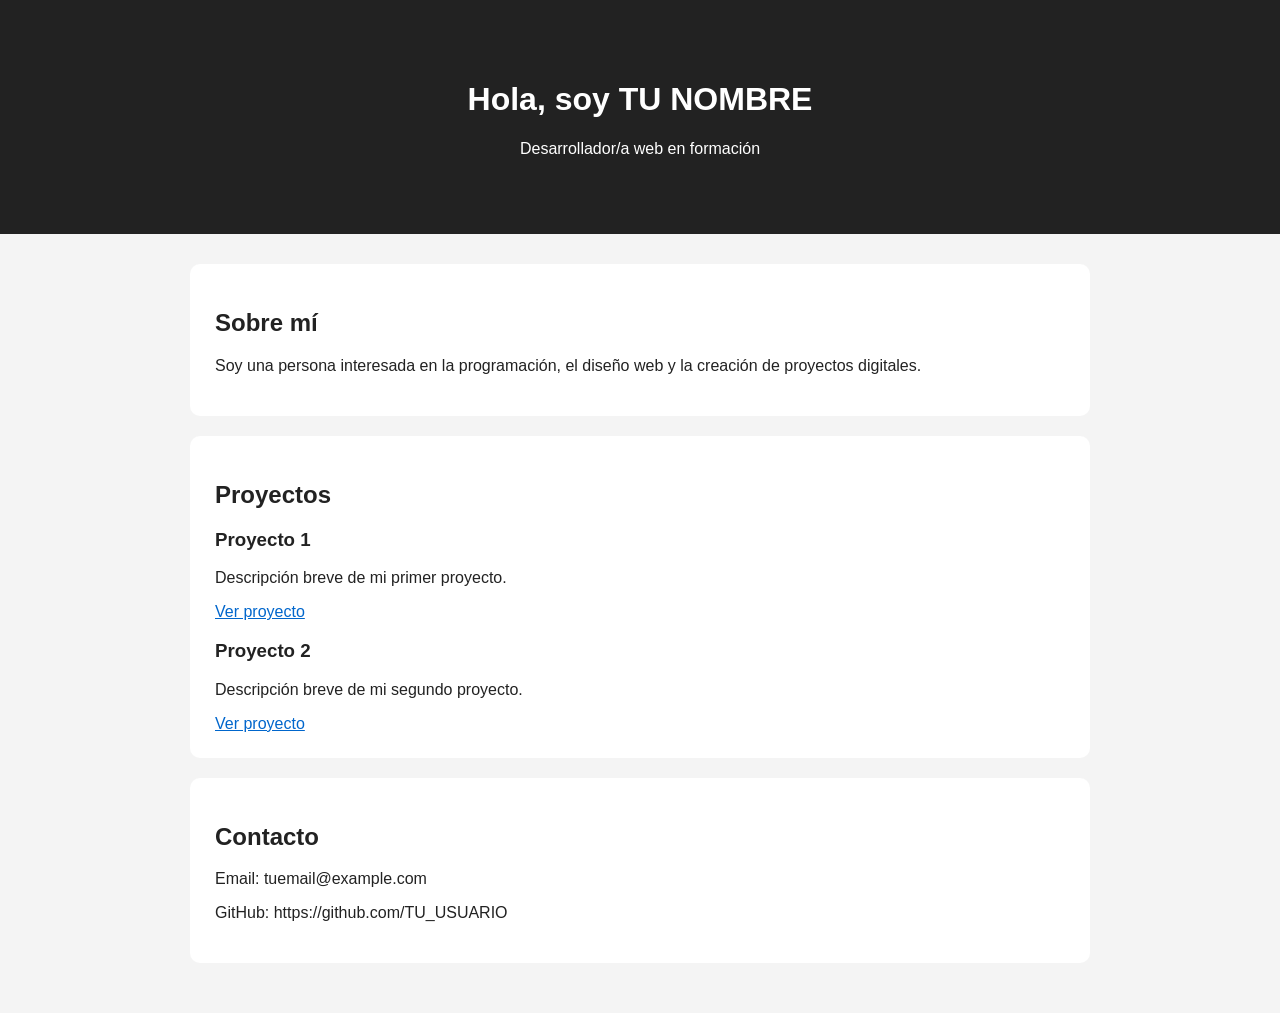
==== index.html @ 2b224d96 "inicio portafolio web" ====
<!DOCTYPE html>
<html lang="es">
<head>
  <meta charset="UTF-8" />
  <meta name="viewport" content="width=device-width, initial-scale=1.0" />
  <title>Mi Portafolio</title>
  <link rel="stylesheet" href="styles.css" />
</head>
<body>
  <header>
    <h1>Hola, soy TU NOMBRE</h1>
    <p>Desarrollador/a web en formación</p>
  </header>

  <main>
    <section>
      <h2>Sobre mí</h2>
      <p>
        Soy una persona interesada en la programación, el diseño web
        y la creación de proyectos digitales.
      </p>
    </section>

    <section>
      <h2>Proyectos</h2>

      <article>
        <h3>Proyecto 1</h3>
        <p>Descripción breve de mi primer proyecto.</p>
        <a href="#">Ver proyecto</a>
      </article>

      <article>
        <h3>Proyecto 2</h3>
        <p>Descripción breve de mi segundo proyecto.</p>
        <a href="#">Ver proyecto</a>
      </article>
    </section>

    <section>
      <h2>Contacto</h2>
      <p>Email: tuemail@example.com</p>
      <p>GitHub: https://github.com/TU_USUARIO</p>
    </section>
  </main>

  <script src="script.js"></script>
</body>
</html>
---- styles.css ----
body {
  font-family: Arial, sans-serif;
  margin: 0;
  background: #f4f4f4;
  color: #222;
}

header {
  text-align: center;
  padding: 60px 20px;
  background: #222;
  color: white;
}

main {
  max-width: 900px;
  margin: auto;
  padding: 30px 20px;
}

section {
  background: white;
  margin-bottom: 20px;
  padding: 25px;
  border-radius: 10px;
}

a {
  color: #0066cc;
}
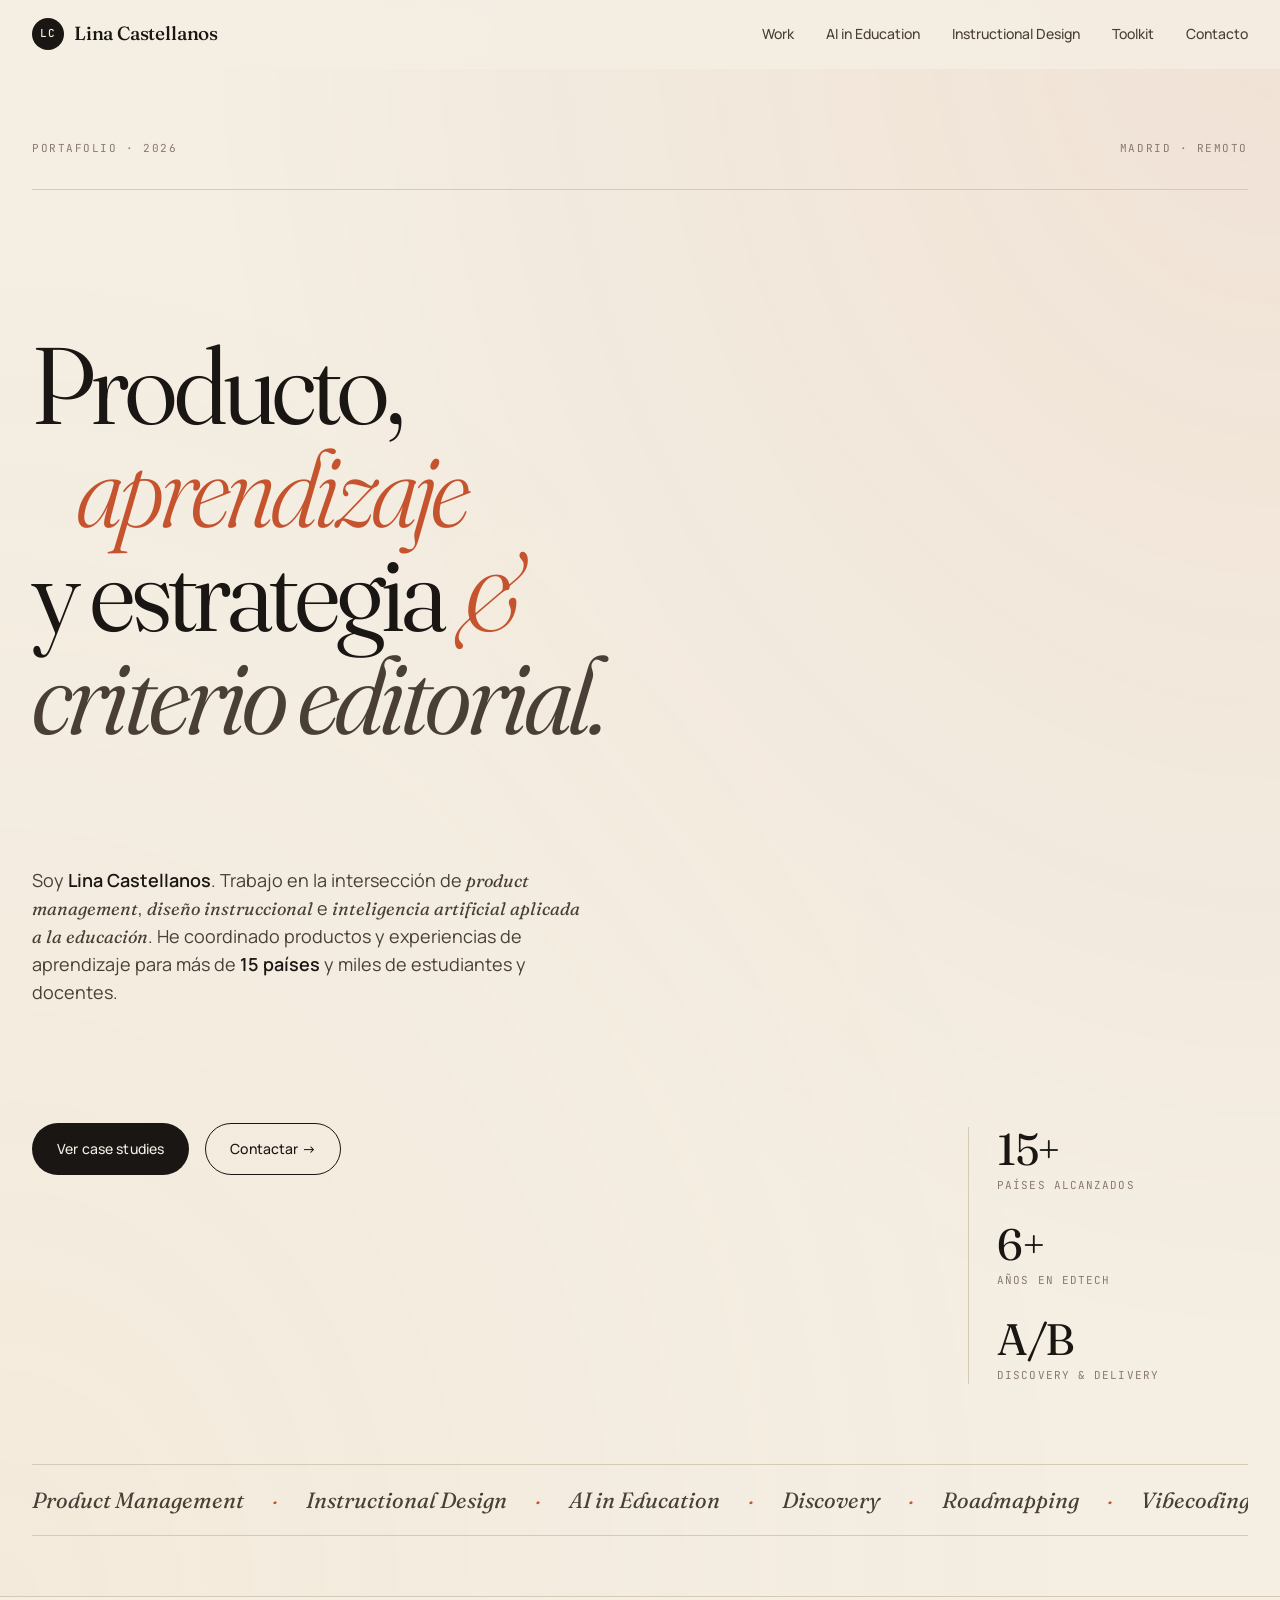
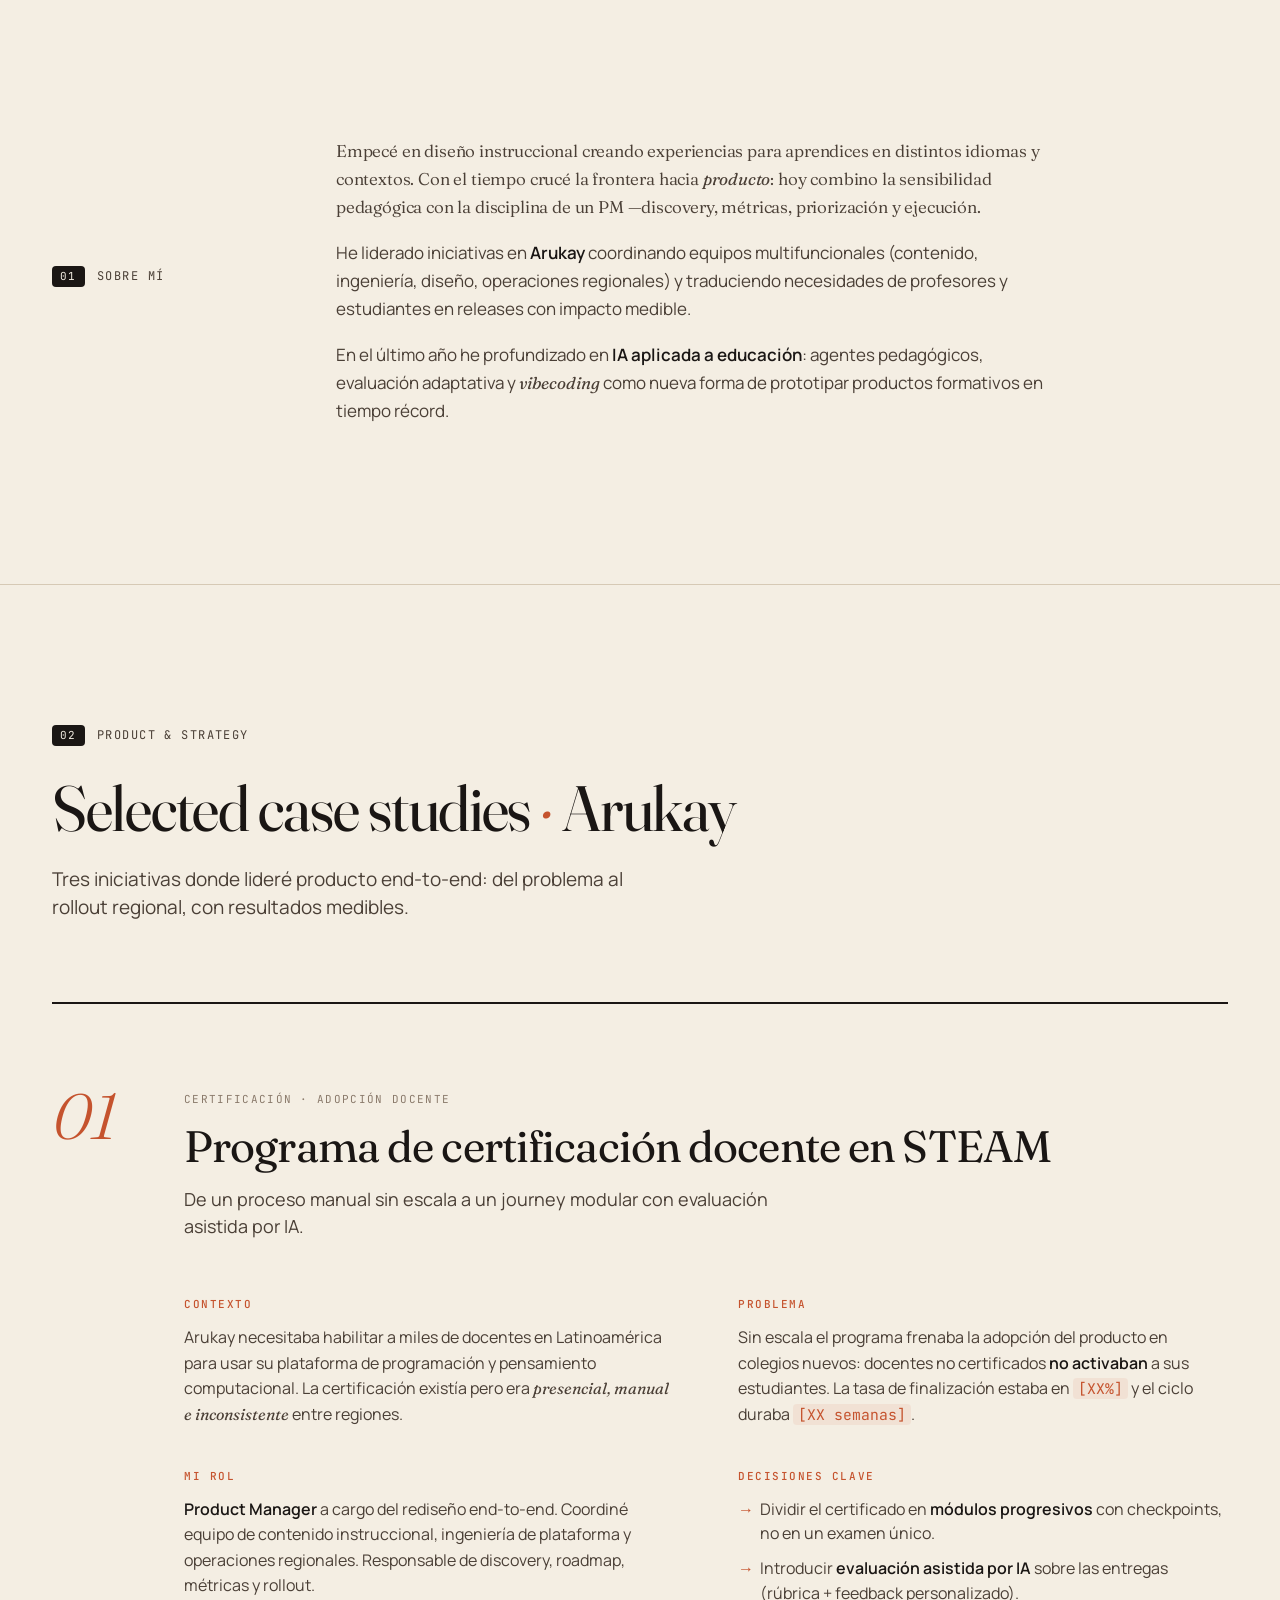
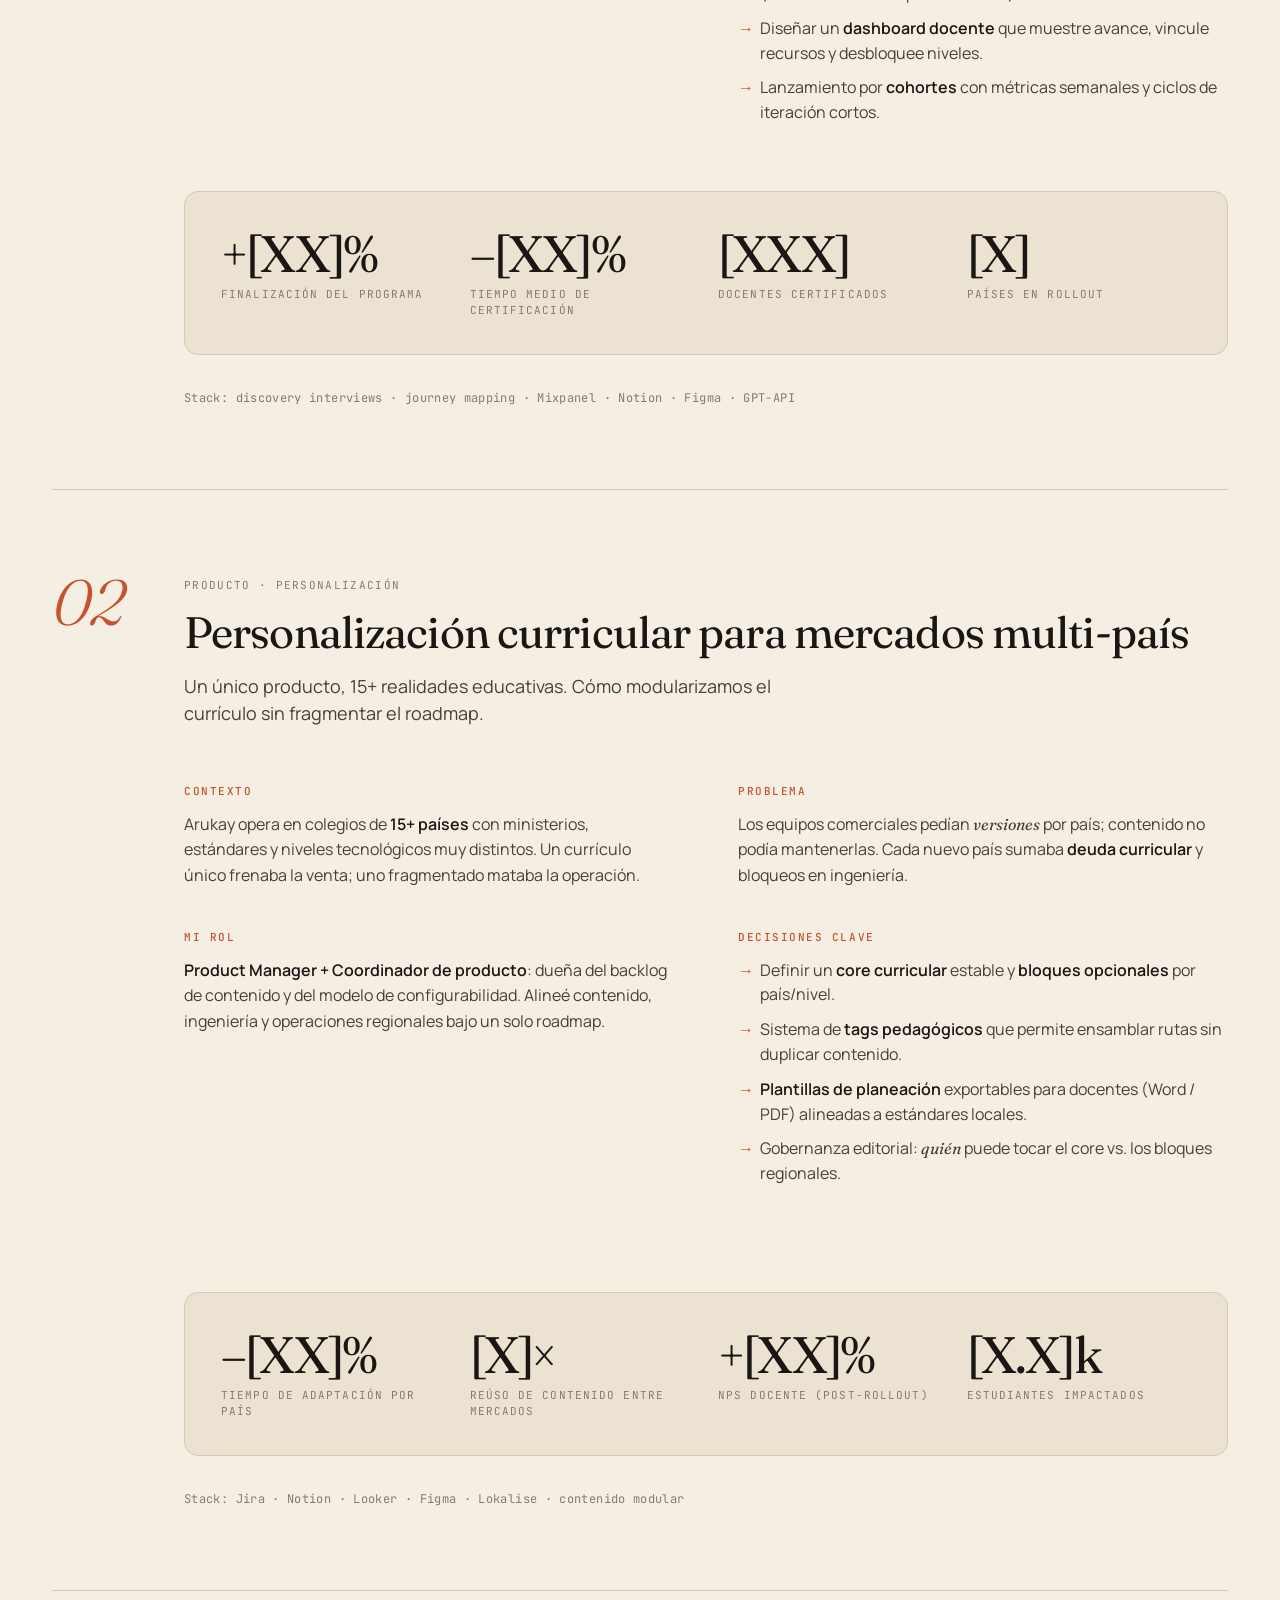
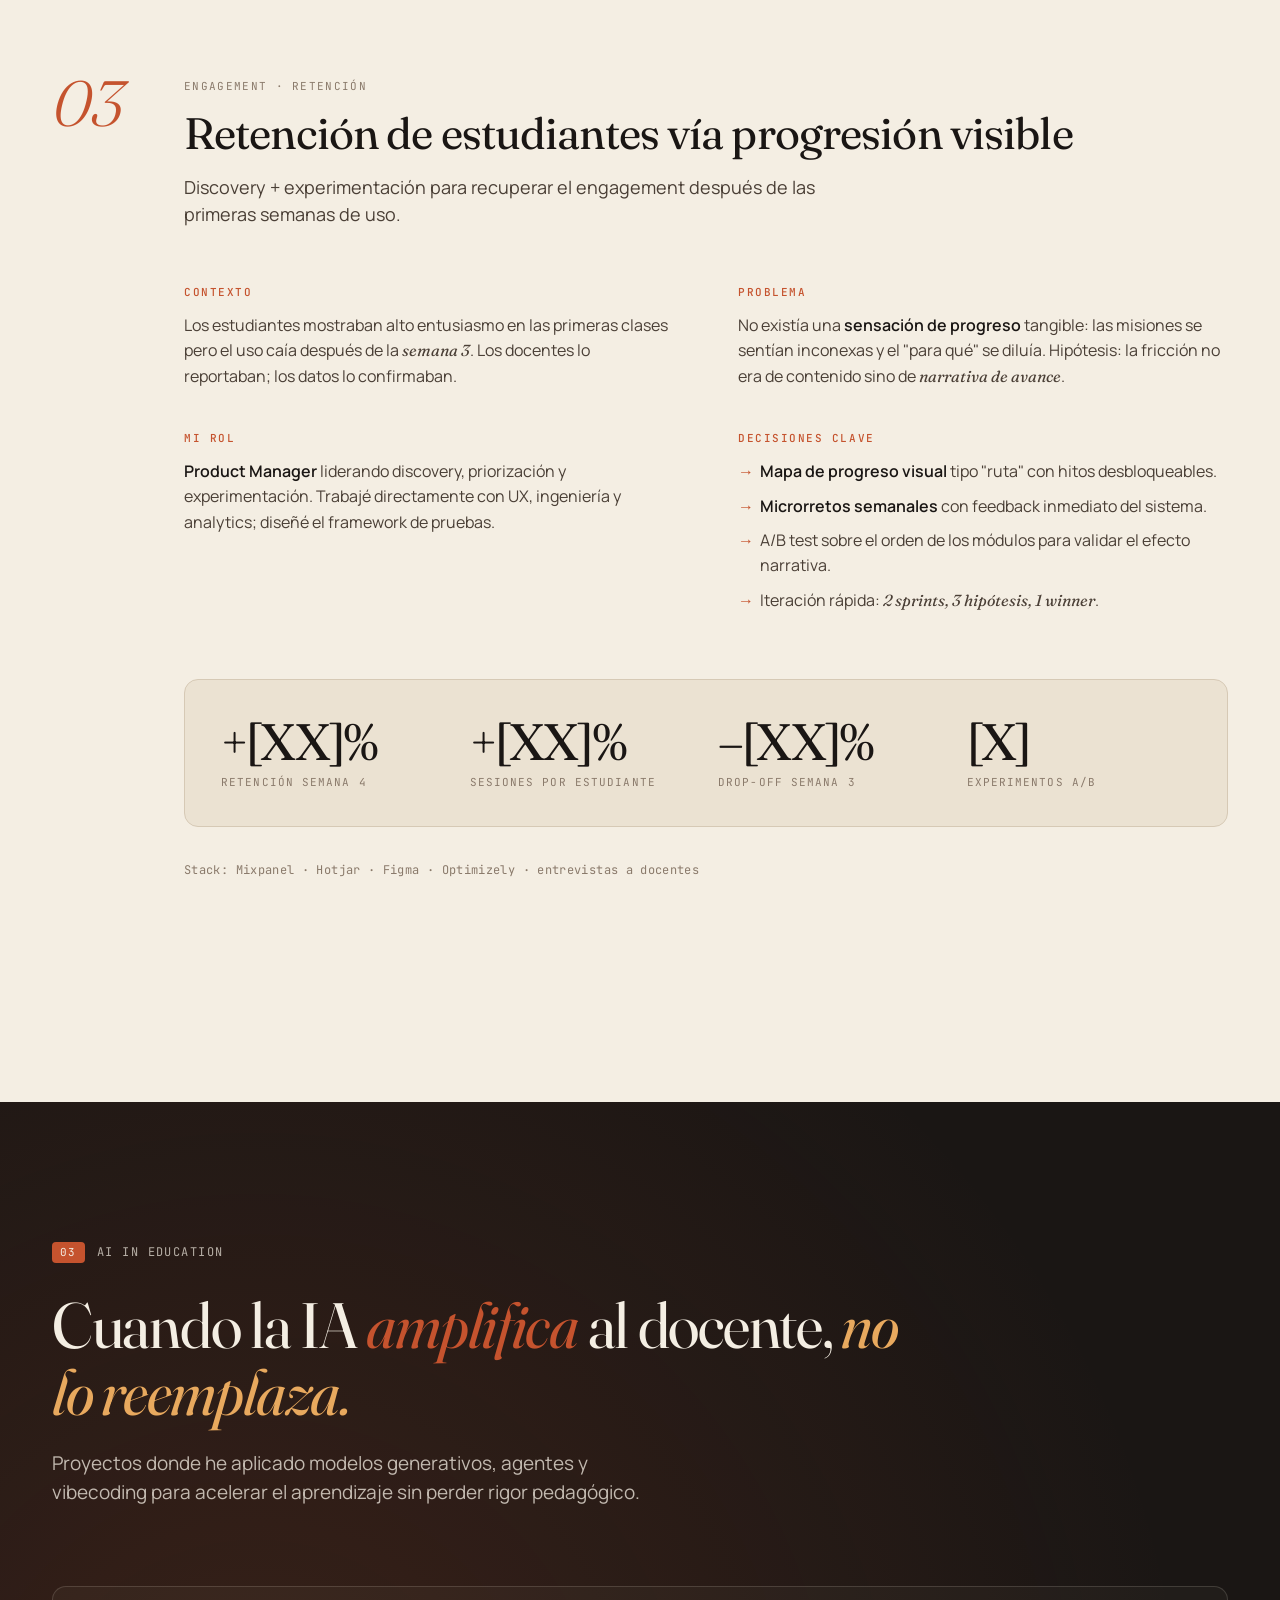
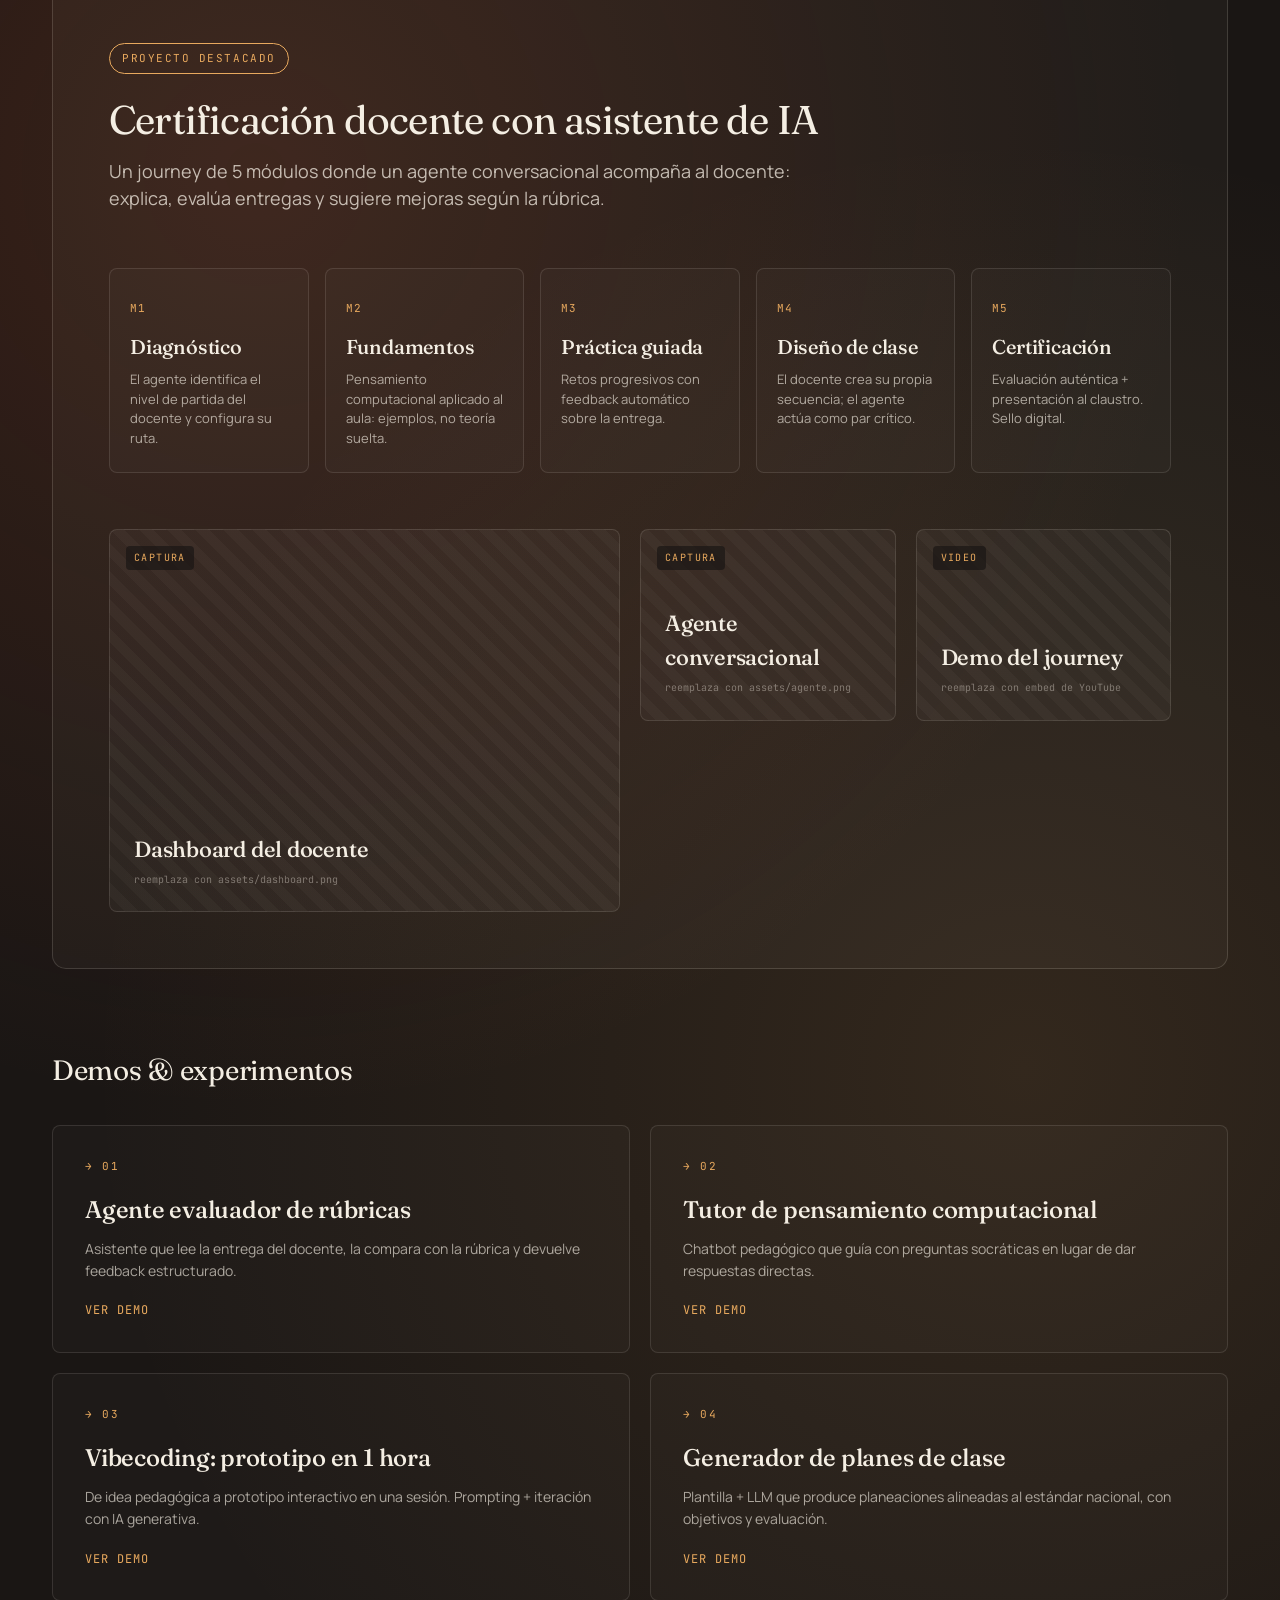
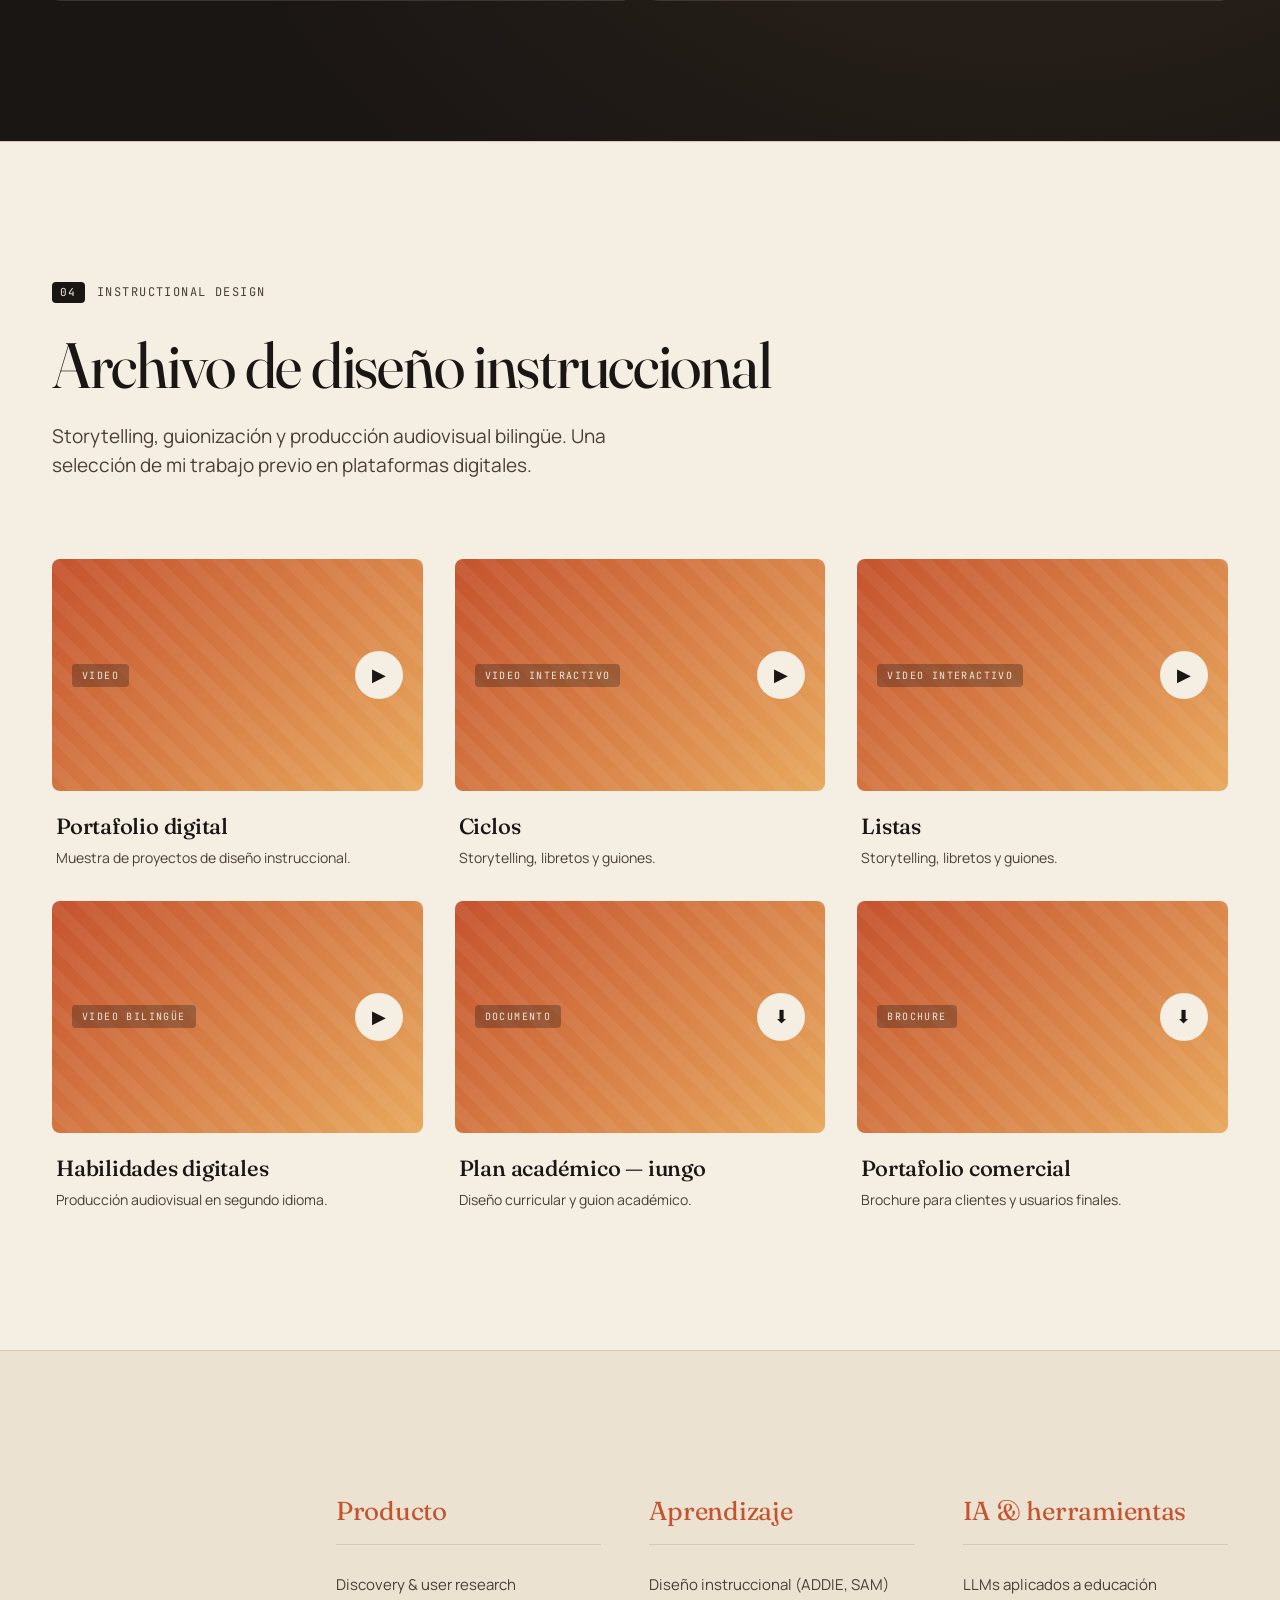
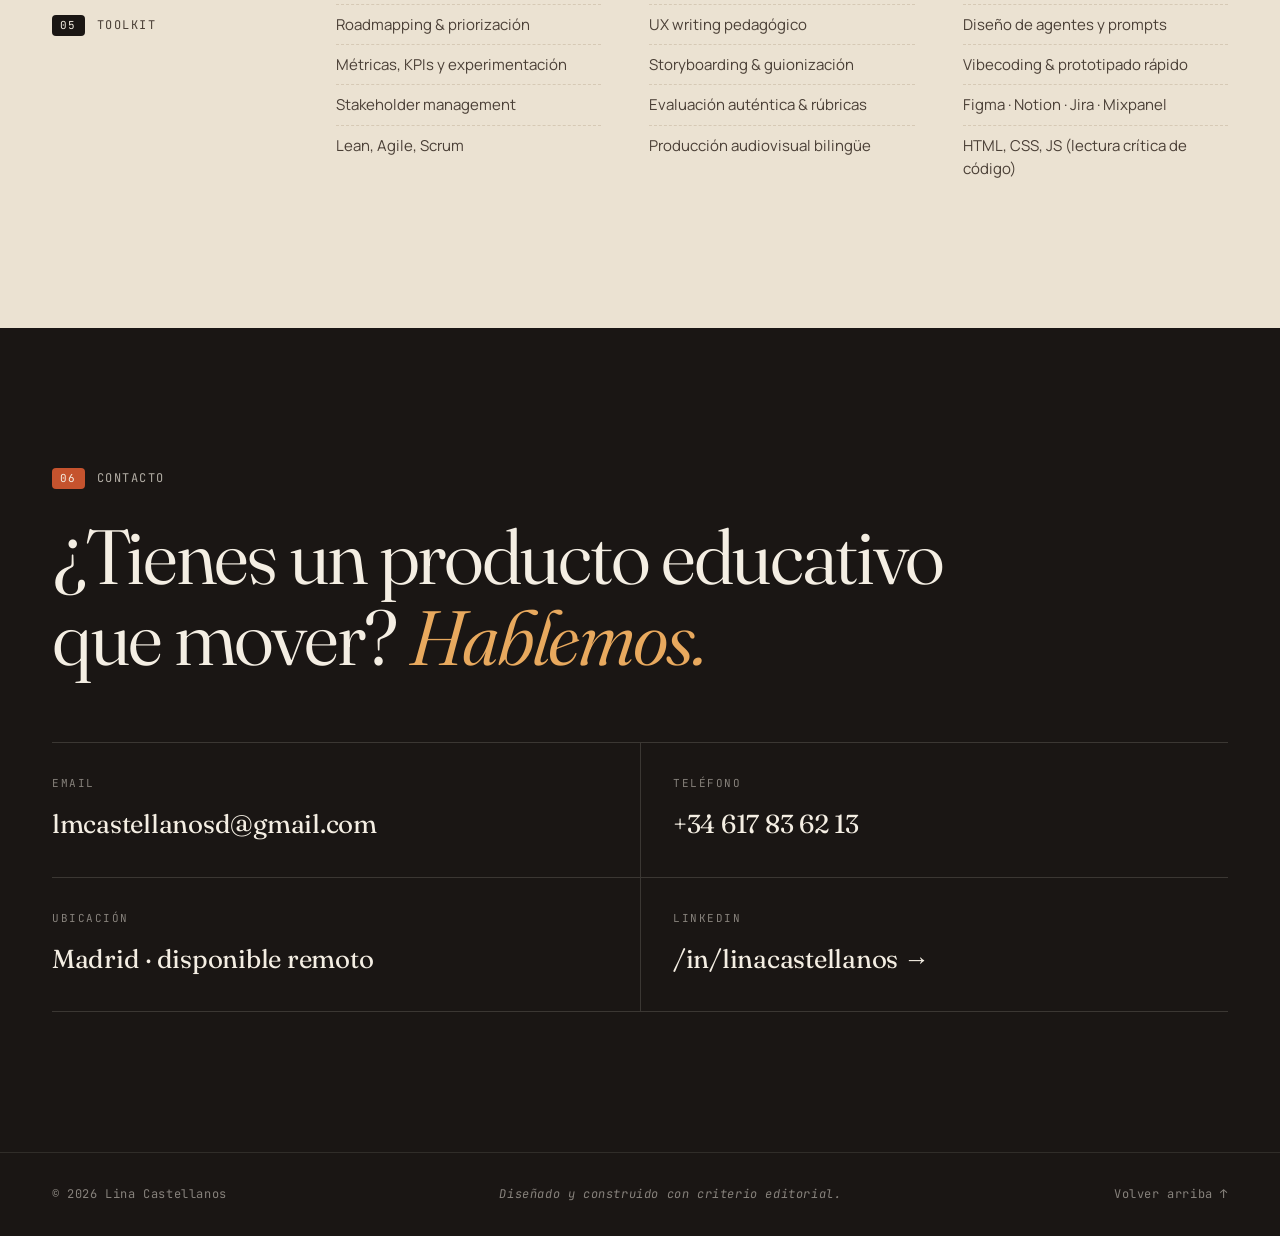
==== commit caf32c2f: "personalizar portafolio" ====
--- a/index.html
+++ b/index.html
@@ -3,47 +3,728 @@
 <head>
   <meta charset="UTF-8" />
   <meta name="viewport" content="width=device-width, initial-scale=1.0" />
-  <title>Mi Portafolio</title>
+  <meta name="description" content="Lina Castellanos — Product Manager, Instructional Designer y Coordinadora de Producto. Diseñando experiencias de aprendizaje con impacto en más de 15 países." />
+  <meta name="author" content="Lina Castellanos" />
+
+  <!-- Open Graph -->
+  <meta property="og:title" content="Lina Castellanos — Product Manager & Instructional Designer" />
+  <meta property="og:description" content="Productos digitales de aprendizaje con alcance internacional. Estrategia, IA aplicada a educación y diseño instruccional." />
+  <meta property="og:type" content="website" />
+
+  <title>Lina Castellanos — Product Manager & Instructional Designer</title>
+
+  <!-- Fonts -->
+  <link rel="preconnect" href="https://fonts.googleapis.com" />
+  <link rel="preconnect" href="https://fonts.gstatic.com" crossorigin />
+  <link href="https://fonts.googleapis.com/css2?family=Fraunces:ital,opsz,wght,SOFT@0,9..144,200..900,0..100;1,9..144,200..900,0..100&family=Manrope:wght@300;400;500;600;700&family=JetBrains+Mono:wght@400;500&display=swap" rel="stylesheet" />
+
   <link rel="stylesheet" href="styles.css" />
 </head>
 <body>
-  <header>
-    <h1>Hola, soy TU NOMBRE</h1>
-    <p>Desarrollador/a web en formación</p>
+
+  <!-- =========================== NAV =========================== -->
+  <nav class="nav">
+    <a href="#top" class="nav__brand">
+      <span class="nav__brand-mark">LC</span>
+      <span class="nav__brand-name">Lina Castellanos</span>
+    </a>
+    <ul class="nav__links">
+      <li><a href="#work">Work</a></li>
+      <li><a href="#ai">AI in Education</a></li>
+      <li><a href="#instructional">Instructional Design</a></li>
+      <li><a href="#toolkit">Toolkit</a></li>
+      <li><a href="#contact">Contacto</a></li>
+    </ul>
+    <button class="nav__menu" aria-label="Abrir menú" id="menuToggle">
+      <span></span><span></span>
+    </button>
+  </nav>
+
+  <!-- =========================== HERO =========================== -->
+  <header class="hero" id="top">
+    <div class="hero__grid">
+      <div class="hero__meta">
+        <span class="kicker">Portafolio · 2026</span>
+        <span class="kicker">Madrid · Remoto</span>
+      </div>
+
+      <h1 class="hero__title">
+        <span class="hero__line">Producto,</span>
+        <span class="hero__line hero__line--italic">aprendizaje</span>
+        <span class="hero__line">y estrategia <span class="hero__amp">&</span></span>
+        <span class="hero__line hero__line--accent">criterio editorial.</span>
+      </h1>
+
+      <div class="hero__lede">
+        <p>
+          Soy <strong>Lina Castellanos</strong>. Trabajo en la intersección de
+          <em>product management</em>, <em>diseño instruccional</em> e
+          <em>inteligencia artificial aplicada a la educación</em>. He
+          coordinado productos y experiencias de aprendizaje para más de
+          <strong>15 países</strong> y miles de estudiantes y docentes.
+        </p>
+      </div>
+
+      <div class="hero__cta">
+        <a href="#work" class="btn btn--primary">Ver case studies</a>
+        <a href="#contact" class="btn btn--ghost">Contactar →</a>
+      </div>
+
+      <aside class="hero__side">
+        <div class="hero__side-item">
+          <span class="num">15+</span>
+          <span class="label">países alcanzados</span>
+        </div>
+        <div class="hero__side-item">
+          <span class="num">6+</span>
+          <span class="label">años en EdTech</span>
+        </div>
+        <div class="hero__side-item">
+          <span class="num">A/B</span>
+          <span class="label">discovery & delivery</span>
+        </div>
+      </aside>
+    </div>
+
+    <div class="hero__marquee" aria-hidden="true">
+      <div class="marquee-track">
+        <span>Product Management</span><span>·</span>
+        <span>Instructional Design</span><span>·</span>
+        <span>AI in Education</span><span>·</span>
+        <span>Discovery</span><span>·</span>
+        <span>Roadmapping</span><span>·</span>
+        <span>Vibecoding</span><span>·</span>
+        <span>UX Writing</span><span>·</span>
+        <span>Storytelling</span><span>·</span>
+        <span>Product Management</span><span>·</span>
+        <span>Instructional Design</span><span>·</span>
+        <span>AI in Education</span><span>·</span>
+        <span>Discovery</span><span>·</span>
+        <span>Roadmapping</span><span>·</span>
+        <span>Vibecoding</span><span>·</span>
+        <span>UX Writing</span><span>·</span>
+        <span>Storytelling</span><span>·</span>
+      </div>
+    </div>
   </header>
 
-  <main>
-    <section>
-      <h2>Sobre mí</h2>
-      <p>
-        Soy una persona interesada en la programación, el diseño web
-        y la creación de proyectos digitales.
-      </p>
-    </section>
-
-    <section>
-      <h2>Proyectos</h2>
-
-      <article>
-        <h3>Proyecto 1</h3>
-        <p>Descripción breve de mi primer proyecto.</p>
-        <a href="#">Ver proyecto</a>
+  <!-- =========================== ABOUT =========================== -->
+  <section class="about" id="about">
+    <div class="container container--two">
+      <div class="section-label">
+        <span class="num-tag">01</span>
+        <span>Sobre mí</span>
+      </div>
+      <div class="about__body">
+        <p class="about__lead">
+          Empecé en diseño instruccional creando experiencias para
+          aprendices en distintos idiomas y contextos. Con el tiempo crucé
+          la frontera hacia <em>producto</em>: hoy combino la sensibilidad
+          pedagógica con la disciplina de un PM —discovery, métricas,
+          priorización y ejecución.
+        </p>
+        <p>
+          He liderado iniciativas en <strong>Arukay</strong> coordinando
+          equipos multifuncionales (contenido, ingeniería, diseño,
+          operaciones regionales) y traduciendo necesidades de profesores y
+          estudiantes en releases con impacto medible.
+        </p>
+        <p>
+          En el último año he profundizado en <strong>IA aplicada a
+          educación</strong>: agentes pedagógicos, evaluación adaptativa y
+          <em>vibecoding</em> como nueva forma de prototipar productos
+          formativos en tiempo récord.
+        </p>
+      </div>
+    </div>
+  </section>
+
+  <!-- =========================== WORK / CASE STUDIES =========================== -->
+  <section class="work" id="work">
+    <div class="container">
+      <div class="section-header">
+        <div class="section-label">
+          <span class="num-tag">02</span>
+          <span>Product & Strategy</span>
+        </div>
+        <h2 class="section-title">Selected case studies <em>·</em> Arukay</h2>
+        <p class="section-sub">
+          Tres iniciativas donde lideré producto end-to-end: del problema al
+          rollout regional, con resultados medibles.
+        </p>
+      </div>
+
+      <!-- ============ CASE STUDY 01 ============ -->
+      <!--
+        NOTA PARA LINA: reemplaza los valores entre [corchetes] con tus
+        métricas reales. Mantén el formato porcentaje + verbo de acción
+        ("+32% retención", "–18% tiempo de onboarding", etc.)
+      -->
+      <article class="case">
+        <header class="case__header">
+          <span class="case__num">01</span>
+          <div class="case__head-text">
+            <span class="case__tag">Certificación · Adopción docente</span>
+            <h3 class="case__title">
+              Programa de certificación docente en STEAM
+            </h3>
+            <p class="case__subtitle">
+              De un proceso manual sin escala a un journey modular con
+              evaluación asistida por IA.
+            </p>
+          </div>
+        </header>
+
+        <div class="case__grid">
+          <div class="case__block">
+            <h4>Contexto</h4>
+            <p>
+              Arukay necesitaba habilitar a miles de docentes en
+              Latinoamérica para usar su plataforma de programación y
+              pensamiento computacional. La certificación existía pero era
+              <em>presencial, manual e inconsistente</em> entre regiones.
+            </p>
+          </div>
+          <div class="case__block">
+            <h4>Problema</h4>
+            <p>
+              Sin escala el programa frenaba la adopción del producto en
+              colegios nuevos: docentes no certificados <strong>no
+              activaban</strong> a sus estudiantes. La tasa de finalización
+              estaba en <code>[XX%]</code> y el ciclo duraba <code>[XX
+              semanas]</code>.
+            </p>
+          </div>
+          <div class="case__block">
+            <h4>Mi rol</h4>
+            <p>
+              <strong>Product Manager</strong> a cargo del rediseño
+              end-to-end. Coordiné equipo de contenido instruccional,
+              ingeniería de plataforma y operaciones regionales.
+              Responsable de discovery, roadmap, métricas y rollout.
+            </p>
+          </div>
+          <div class="case__block">
+            <h4>Decisiones clave</h4>
+            <ul>
+              <li>
+                Dividir el certificado en <strong>módulos progresivos</strong>
+                con checkpoints, no en un examen único.
+              </li>
+              <li>
+                Introducir <strong>evaluación asistida por IA</strong> sobre
+                las entregas (rúbrica + feedback personalizado).
+              </li>
+              <li>
+                Diseñar un <strong>dashboard docente</strong> que muestre
+                avance, vincule recursos y desbloquee niveles.
+              </li>
+              <li>
+                Lanzamiento por <strong>cohortes</strong> con métricas
+                semanales y ciclos de iteración cortos.
+              </li>
+            </ul>
+          </div>
+        </div>
+
+        <div class="case__metrics">
+          <div class="metric">
+            <span class="metric__value">+<code>[XX]</code>%</span>
+            <span class="metric__label">Finalización del programa</span>
+          </div>
+          <div class="metric">
+            <span class="metric__value">–<code>[XX]</code>%</span>
+            <span class="metric__label">Tiempo medio de certificación</span>
+          </div>
+          <div class="metric">
+            <span class="metric__value"><code>[XXX]</code></span>
+            <span class="metric__label">Docentes certificados</span>
+          </div>
+          <div class="metric">
+            <span class="metric__value"><code>[X]</code></span>
+            <span class="metric__label">Países en rollout</span>
+          </div>
+        </div>
+
+        <footer class="case__footer">
+          <span class="case__stack">Stack: discovery interviews · journey mapping · Mixpanel · Notion · Figma · GPT-API</span>
+        </footer>
       </article>
 
-      <article>
-        <h3>Proyecto 2</h3>
-        <p>Descripción breve de mi segundo proyecto.</p>
-        <a href="#">Ver proyecto</a>
+      <!-- ============ CASE STUDY 02 ============ -->
+      <article class="case case--flip">
+        <header class="case__header">
+          <span class="case__num">02</span>
+          <div class="case__head-text">
+            <span class="case__tag">Producto · Personalización</span>
+            <h3 class="case__title">
+              Personalización curricular para mercados multi-país
+            </h3>
+            <p class="case__subtitle">
+              Un único producto, 15+ realidades educativas. Cómo
+              modularizamos el currículo sin fragmentar el roadmap.
+            </p>
+          </div>
+        </header>
+
+        <div class="case__grid">
+          <div class="case__block">
+            <h4>Contexto</h4>
+            <p>
+              Arukay opera en colegios de <strong>15+ países</strong> con
+              ministerios, estándares y niveles tecnológicos muy distintos.
+              Un currículo único frenaba la venta; uno fragmentado mataba
+              la operación.
+            </p>
+          </div>
+          <div class="case__block">
+            <h4>Problema</h4>
+            <p>
+              Los equipos comerciales pedían <em>versiones</em> por país;
+              contenido no podía mantenerlas. Cada nuevo país sumaba
+              <strong>deuda curricular</strong> y bloqueos en ingeniería.
+            </p>
+          </div>
+          <div class="case__block">
+            <h4>Mi rol</h4>
+            <p>
+              <strong>Product Manager + Coordinador de producto</strong>:
+              dueña del backlog de contenido y del modelo de
+              configurabilidad. Alineé contenido, ingeniería y operaciones
+              regionales bajo un solo roadmap.
+            </p>
+          </div>
+          <div class="case__block">
+            <h4>Decisiones clave</h4>
+            <ul>
+              <li>
+                Definir un <strong>core curricular</strong> estable y
+                <strong>bloques opcionales</strong> por país/nivel.
+              </li>
+              <li>
+                Sistema de <strong>tags pedagógicos</strong> que permite
+                ensamblar rutas sin duplicar contenido.
+              </li>
+              <li>
+                <strong>Plantillas de planeación</strong> exportables para
+                docentes (Word / PDF) alineadas a estándares locales.
+              </li>
+              <li>
+                Gobernanza editorial: <em>quién</em> puede tocar el core
+                vs. los bloques regionales.
+              </li>
+            </ul>
+          </div>
+        </div>
+
+        <div class="case__metrics">
+          <div class="metric">
+            <span class="metric__value">–<code>[XX]</code>%</span>
+            <span class="metric__label">Tiempo de adaptación por país</span>
+          </div>
+          <div class="metric">
+            <span class="metric__value"><code>[X]</code>×</span>
+            <span class="metric__label">Reúso de contenido entre mercados</span>
+          </div>
+          <div class="metric">
+            <span class="metric__value">+<code>[XX]</code>%</span>
+            <span class="metric__label">NPS docente (post-rollout)</span>
+          </div>
+          <div class="metric">
+            <span class="metric__value"><code>[X.X]</code>k</span>
+            <span class="metric__label">Estudiantes impactados</span>
+          </div>
+        </div>
+
+        <footer class="case__footer">
+          <span class="case__stack">Stack: Jira · Notion · Looker · Figma · Lokalise · contenido modular</span>
+        </footer>
       </article>
-    </section>
-
-    <section>
-      <h2>Contacto</h2>
-      <p>Email: tuemail@example.com</p>
-      <p>GitHub: https://github.com/TU_USUARIO</p>
-    </section>
-  </main>
+
+      <!-- ============ CASE STUDY 03 ============ -->
+      <article class="case">
+        <header class="case__header">
+          <span class="case__num">03</span>
+          <div class="case__head-text">
+            <span class="case__tag">Engagement · Retención</span>
+            <h3 class="case__title">
+              Retención de estudiantes vía progresión visible
+            </h3>
+            <p class="case__subtitle">
+              Discovery + experimentación para recuperar el engagement
+              después de las primeras semanas de uso.
+            </p>
+          </div>
+        </header>
+
+        <div class="case__grid">
+          <div class="case__block">
+            <h4>Contexto</h4>
+            <p>
+              Los estudiantes mostraban alto entusiasmo en las primeras
+              clases pero el uso caía después de la <em>semana 3</em>. Los
+              docentes lo reportaban; los datos lo confirmaban.
+            </p>
+          </div>
+          <div class="case__block">
+            <h4>Problema</h4>
+            <p>
+              No existía una <strong>sensación de progreso</strong>
+              tangible: las misiones se sentían inconexas y el "para qué"
+              se diluía. Hipótesis: la fricción no era de contenido sino
+              de <em>narrativa de avance</em>.
+            </p>
+          </div>
+          <div class="case__block">
+            <h4>Mi rol</h4>
+            <p>
+              <strong>Product Manager</strong> liderando discovery,
+              priorización y experimentación. Trabajé directamente con
+              UX, ingeniería y analytics; diseñé el framework de pruebas.
+            </p>
+          </div>
+          <div class="case__block">
+            <h4>Decisiones clave</h4>
+            <ul>
+              <li>
+                <strong>Mapa de progreso visual</strong> tipo "ruta" con
+                hitos desbloqueables.
+              </li>
+              <li>
+                <strong>Microrretos semanales</strong> con feedback
+                inmediato del sistema.
+              </li>
+              <li>
+                A/B test sobre el orden de los módulos para validar el
+                efecto narrativa.
+              </li>
+              <li>
+                Iteración rápida: <em>2 sprints, 3 hipótesis, 1 winner</em>.
+              </li>
+            </ul>
+          </div>
+        </div>
+
+        <div class="case__metrics">
+          <div class="metric">
+            <span class="metric__value">+<code>[XX]</code>%</span>
+            <span class="metric__label">Retención semana 4</span>
+          </div>
+          <div class="metric">
+            <span class="metric__value">+<code>[XX]</code>%</span>
+            <span class="metric__label">Sesiones por estudiante</span>
+          </div>
+          <div class="metric">
+            <span class="metric__value">–<code>[XX]</code>%</span>
+            <span class="metric__label">Drop-off semana 3</span>
+          </div>
+          <div class="metric">
+            <span class="metric__value"><code>[X]</code></span>
+            <span class="metric__label">Experimentos A/B</span>
+          </div>
+        </div>
+
+        <footer class="case__footer">
+          <span class="case__stack">Stack: Mixpanel · Hotjar · Figma · Optimizely · entrevistas a docentes</span>
+        </footer>
+      </article>
+    </div>
+  </section>
+
+  <!-- =========================== AI IN EDUCATION =========================== -->
+  <section class="ai" id="ai">
+    <div class="container">
+      <div class="section-header">
+        <div class="section-label section-label--light">
+          <span class="num-tag">03</span>
+          <span>AI in Education</span>
+        </div>
+        <h2 class="section-title section-title--light">
+          Cuando la IA <em>amplifica</em> al docente,
+          <span class="accent-light">no lo reemplaza.</span>
+        </h2>
+        <p class="section-sub section-sub--light">
+          Proyectos donde he aplicado modelos generativos, agentes y
+          vibecoding para acelerar el aprendizaje sin perder rigor
+          pedagógico.
+        </p>
+      </div>
+
+      <!-- Featured project -->
+      <article class="ai-feature">
+        <div class="ai-feature__head">
+          <span class="ai-feature__pill">Proyecto destacado</span>
+          <h3 class="ai-feature__title">
+            Certificación docente con asistente de IA
+          </h3>
+          <p class="ai-feature__sub">
+            Un journey de 5 módulos donde un agente conversacional acompaña
+            al docente: explica, evalúa entregas y sugiere mejoras según
+            la rúbrica.
+          </p>
+        </div>
+
+        <div class="ai-feature__modules">
+          <div class="module">
+            <span class="module__num">M1</span>
+            <h4>Diagnóstico</h4>
+            <p>El agente identifica el nivel de partida del docente y configura su ruta.</p>
+          </div>
+          <div class="module">
+            <span class="module__num">M2</span>
+            <h4>Fundamentos</h4>
+            <p>Pensamiento computacional aplicado al aula: ejemplos, no teoría suelta.</p>
+          </div>
+          <div class="module">
+            <span class="module__num">M3</span>
+            <h4>Práctica guiada</h4>
+            <p>Retos progresivos con feedback automático sobre la entrega.</p>
+          </div>
+          <div class="module">
+            <span class="module__num">M4</span>
+            <h4>Diseño de clase</h4>
+            <p>El docente crea su propia secuencia; el agente actúa como par crítico.</p>
+          </div>
+          <div class="module">
+            <span class="module__num">M5</span>
+            <h4>Certificación</h4>
+            <p>Evaluación auténtica + presentación al claustro. Sello digital.</p>
+          </div>
+        </div>
+
+        <div class="ai-feature__media">
+          <!--
+            NOTA: aquí van tus capturas reales del proyecto.
+            Sube las imágenes al repo (carpeta /assets/) y reemplaza los src.
+            Tamaño recomendado: 1200×800 px, formato webp o jpg.
+          -->
+          <div class="media-card media-card--placeholder">
+            <span class="media-card__tag">Captura</span>
+            <span class="media-card__title">Dashboard del docente</span>
+            <span class="media-card__hint">reemplaza con assets/dashboard.png</span>
+          </div>
+          <div class="media-card media-card--placeholder">
+            <span class="media-card__tag">Captura</span>
+            <span class="media-card__title">Agente conversacional</span>
+            <span class="media-card__hint">reemplaza con assets/agente.png</span>
+          </div>
+          <div class="media-card media-card--placeholder">
+            <span class="media-card__tag">Video</span>
+            <span class="media-card__title">Demo del journey</span>
+            <span class="media-card__hint">reemplaza con embed de YouTube</span>
+          </div>
+        </div>
+      </article>
+
+      <!-- Demos grid -->
+      <div class="demos">
+        <h3 class="demos__title">Demos & experimentos</h3>
+        <div class="demos__grid">
+          <a class="demo-card" href="#" data-link="reemplazar">
+            <span class="demo-card__num">→ 01</span>
+            <h4>Agente evaluador de rúbricas</h4>
+            <p>
+              Asistente que lee la entrega del docente, la compara con la
+              rúbrica y devuelve feedback estructurado.
+            </p>
+            <span class="demo-card__cta">Ver demo</span>
+          </a>
+          <a class="demo-card" href="#" data-link="reemplazar">
+            <span class="demo-card__num">→ 02</span>
+            <h4>Tutor de pensamiento computacional</h4>
+            <p>
+              Chatbot pedagógico que guía con preguntas socráticas en lugar
+              de dar respuestas directas.
+            </p>
+            <span class="demo-card__cta">Ver demo</span>
+          </a>
+          <a class="demo-card" href="#" data-link="reemplazar">
+            <span class="demo-card__num">→ 03</span>
+            <h4>Vibecoding: prototipo en 1 hora</h4>
+            <p>
+              De idea pedagógica a prototipo interactivo en una sesión.
+              Prompting + iteración con IA generativa.
+            </p>
+            <span class="demo-card__cta">Ver demo</span>
+          </a>
+          <a class="demo-card" href="#" data-link="reemplazar">
+            <span class="demo-card__num">→ 04</span>
+            <h4>Generador de planes de clase</h4>
+            <p>
+              Plantilla + LLM que produce planeaciones alineadas al
+              estándar nacional, con objetivos y evaluación.
+            </p>
+            <span class="demo-card__cta">Ver demo</span>
+          </a>
+        </div>
+      </div>
+    </div>
+  </section>
+
+  <!-- =========================== INSTRUCTIONAL DESIGN ARCHIVE =========================== -->
+  <section class="archive" id="instructional">
+    <div class="container">
+      <div class="section-header">
+        <div class="section-label">
+          <span class="num-tag">04</span>
+          <span>Instructional Design</span>
+        </div>
+        <h2 class="section-title">Archivo de diseño instruccional</h2>
+        <p class="section-sub">
+          Storytelling, guionización y producción audiovisual bilingüe.
+          Una selección de mi trabajo previo en plataformas digitales.
+        </p>
+      </div>
+
+      <div class="archive__grid">
+        <a class="archive-item" href="https://youtu.be/nk5-lw85MqQ" target="_blank" rel="noopener">
+          <div class="archive-item__thumb">
+            <span class="archive-item__type">Video</span>
+            <span class="archive-item__play">▶</span>
+          </div>
+          <div class="archive-item__meta">
+            <h4>Portafolio digital</h4>
+            <p>Muestra de proyectos de diseño instruccional.</p>
+          </div>
+        </a>
+        <a class="archive-item" href="https://youtu.be/kA78CXoV-Co" target="_blank" rel="noopener">
+          <div class="archive-item__thumb">
+            <span class="archive-item__type">Video interactivo</span>
+            <span class="archive-item__play">▶</span>
+          </div>
+          <div class="archive-item__meta">
+            <h4>Ciclos</h4>
+            <p>Storytelling, libretos y guiones.</p>
+          </div>
+        </a>
+        <a class="archive-item" href="https://youtu.be/KRGJ5AOQzyY" target="_blank" rel="noopener">
+          <div class="archive-item__thumb">
+            <span class="archive-item__type">Video interactivo</span>
+            <span class="archive-item__play">▶</span>
+          </div>
+          <div class="archive-item__meta">
+            <h4>Listas</h4>
+            <p>Storytelling, libretos y guiones.</p>
+          </div>
+        </a>
+        <a class="archive-item" href="https://youtu.be/Mvhh0jz1nKg" target="_blank" rel="noopener">
+          <div class="archive-item__thumb">
+            <span class="archive-item__type">Video bilingüe</span>
+            <span class="archive-item__play">▶</span>
+          </div>
+          <div class="archive-item__meta">
+            <h4>Habilidades digitales</h4>
+            <p>Producción audiovisual en segundo idioma.</p>
+          </div>
+        </a>
+        <a class="archive-item" href="https://drive.google.com/file/d/1pcjKgL7jbeEm2SHkyeemMhfSw4PeFoFA/view" target="_blank" rel="noopener">
+          <div class="archive-item__thumb">
+            <span class="archive-item__type">Documento</span>
+            <span class="archive-item__play">⬇</span>
+          </div>
+          <div class="archive-item__meta">
+            <h4>Plan académico — iungo</h4>
+            <p>Diseño curricular y guion académico.</p>
+          </div>
+        </a>
+        <a class="archive-item" href="https://drive.google.com/file/d/1FB0yJYdM6ntaPRk_sI05pNB3LAIwYzh6/view" target="_blank" rel="noopener">
+          <div class="archive-item__thumb">
+            <span class="archive-item__type">Brochure</span>
+            <span class="archive-item__play">⬇</span>
+          </div>
+          <div class="archive-item__meta">
+            <h4>Portafolio comercial</h4>
+            <p>Brochure para clientes y usuarios finales.</p>
+          </div>
+        </a>
+      </div>
+    </div>
+  </section>
+
+  <!-- =========================== TOOLKIT =========================== -->
+  <section class="toolkit" id="toolkit">
+    <div class="container container--two">
+      <div class="section-label">
+        <span class="num-tag">05</span>
+        <span>Toolkit</span>
+      </div>
+      <div class="toolkit__columns">
+        <div class="toolkit__col">
+          <h3>Producto</h3>
+          <ul>
+            <li>Discovery & user research</li>
+            <li>Roadmapping & priorización</li>
+            <li>Métricas, KPIs y experimentación</li>
+            <li>Stakeholder management</li>
+            <li>Lean, Agile, Scrum</li>
+          </ul>
+        </div>
+        <div class="toolkit__col">
+          <h3>Aprendizaje</h3>
+          <ul>
+            <li>Diseño instruccional (ADDIE, SAM)</li>
+            <li>UX writing pedagógico</li>
+            <li>Storyboarding & guionización</li>
+            <li>Evaluación auténtica & rúbricas</li>
+            <li>Producción audiovisual bilingüe</li>
+          </ul>
+        </div>
+        <div class="toolkit__col">
+          <h3>IA & herramientas</h3>
+          <ul>
+            <li>LLMs aplicados a educación</li>
+            <li>Diseño de agentes y prompts</li>
+            <li>Vibecoding & prototipado rápido</li>
+            <li>Figma · Notion · Jira · Mixpanel</li>
+            <li>HTML, CSS, JS (lectura crítica de código)</li>
+          </ul>
+        </div>
+      </div>
+    </div>
+  </section>
+
+  <!-- =========================== CONTACT =========================== -->
+  <section class="contact" id="contact">
+    <div class="container">
+      <div class="section-label section-label--light">
+        <span class="num-tag">06</span>
+        <span>Contacto</span>
+      </div>
+      <h2 class="contact__title">
+        ¿Tienes un producto educativo que mover?
+        <span class="contact__title-em">Hablemos.</span>
+      </h2>
+
+      <div class="contact__grid">
+        <a class="contact__item" href="mailto:lmcastellanosd@gmail.com">
+          <span class="contact__label">Email</span>
+          <span class="contact__value">lmcastellanosd@gmail.com</span>
+        </a>
+        <a class="contact__item" href="tel:+34617836213">
+          <span class="contact__label">Teléfono</span>
+          <span class="contact__value">+34 617 83 62 13</span>
+        </a>
+        <div class="contact__item">
+          <span class="contact__label">Ubicación</span>
+          <span class="contact__value">Madrid · disponible remoto</span>
+        </div>
+        <a class="contact__item" href="https://www.linkedin.com/" target="_blank" rel="noopener">
+          <span class="contact__label">LinkedIn</span>
+          <span class="contact__value">/in/linacastellanos →</span>
+        </a>
+      </div>
+    </div>
+  </section>
+
+  <!-- =========================== FOOTER =========================== -->
+  <footer class="footer">
+    <div class="container footer__row">
+      <span>© 2026 Lina Castellanos</span>
+      <span class="footer__mark">Diseñado y construido con criterio editorial.</span>
+      <a href="#top" class="footer__top">Volver arriba ↑</a>
+    </div>
+  </footer>
 
   <script src="script.js"></script>
 </body>
-</html>+</html>
--- a/styles.css
+++ b/styles.css
@@ -1,30 +1,1056 @@
+/* =========================================================
+   LINA CASTELLANOS — PORTFOLIO
+   Aesthetic: editorial · cream + terracotta · serif/sans mix
+   ========================================================= */
+
+:root {
+  /* Palette */
+  --bg:        #F4EEE3;     /* parchment cream */
+  --bg-soft:   #EBE2D2;     /* slightly darker cream */
+  --ink:       #1A1614;     /* deep ink (almost black) */
+  --ink-soft:  #4A3F36;     /* muted brown */
+  --muted:     #8A7A6B;     /* taupe */
+  --line:      #D6C9B5;     /* hairline */
+  --accent:    #C5532E;     /* terracotta */
+  --accent-2:  #E8A95E;     /* warm amber */
+  --dark:      #1A1614;     /* dark section */
+  --dark-soft: #2A2320;
+  --dark-text: #F4EEE3;
+
+  /* Type */
+  --display: 'Fraunces', Georgia, serif;
+  --body:    'Manrope', -apple-system, BlinkMacSystemFont, sans-serif;
+  --mono:    'JetBrains Mono', ui-monospace, monospace;
+
+  /* Spacing */
+  --r-sm: 4px;
+  --r-md: 8px;
+  --r-lg: 14px;
+}
+
+/* ---------- Reset ---------- */
+*,
+*::before,
+*::after { box-sizing: border-box; margin: 0; padding: 0; }
+
+html {
+  scroll-behavior: smooth;
+  -webkit-text-size-adjust: 100%;
+}
+
 body {
-  font-family: Arial, sans-serif;
-  margin: 0;
-  background: #f4f4f4;
-  color: #222;
-}
-
-header {
-  text-align: center;
-  padding: 60px 20px;
-  background: #222;
-  color: white;
-}
-
-main {
-  max-width: 900px;
-  margin: auto;
-  padding: 30px 20px;
-}
-
-section {
-  background: white;
+  font-family: var(--body);
+  font-size: 17px;
+  line-height: 1.55;
+  color: var(--ink);
+  background: var(--bg);
+  font-weight: 400;
+  -webkit-font-smoothing: antialiased;
+  -moz-osx-font-smoothing: grayscale;
+  overflow-x: hidden;
+}
+
+a { color: inherit; text-decoration: none; }
+ul { list-style: none; }
+em { font-style: italic; font-family: var(--display); font-weight: 400; }
+strong { font-weight: 600; }
+code {
+  font-family: var(--mono);
+  font-size: 0.92em;
+  background: rgba(197, 83, 46, 0.08);
+  padding: 1px 5px;
+  border-radius: var(--r-sm);
+  color: var(--accent);
+}
+
+/* ---------- Layout helpers ---------- */
+.container {
+  width: 100%;
+  max-width: 1240px;
+  padding: 0 32px;
+  margin: 0 auto;
+}
+.container--two { display: grid; grid-template-columns: 220px 1fr; gap: 64px; }
+
+.section-label {
+  display: flex;
+  align-items: center;
+  gap: 12px;
+  font-family: var(--mono);
+  font-size: 12px;
+  letter-spacing: 0.12em;
+  text-transform: uppercase;
+  color: var(--ink-soft);
+  margin-bottom: 28px;
+}
+.section-label--light { color: rgba(244, 238, 227, 0.7); }
+.num-tag {
+  display: inline-block;
+  background: var(--ink);
+  color: var(--bg);
+  padding: 2px 8px;
+  border-radius: var(--r-sm);
+  font-size: 11px;
+}
+.section-label--light .num-tag {
+  background: var(--accent);
+  color: var(--dark-text);
+}
+
+.section-header { margin-bottom: 80px; max-width: 880px; }
+.section-title {
+  font-family: var(--display);
+  font-size: clamp(36px, 5vw, 64px);
+  line-height: 1.05;
+  font-weight: 400;
+  letter-spacing: -0.02em;
+  color: var(--ink);
+  margin-bottom: 24px;
+  font-variation-settings: "opsz" 100;
+}
+.section-title em {
+  color: var(--accent);
+  font-style: italic;
+}
+.section-title--light { color: var(--dark-text); }
+.accent-light { color: var(--accent-2); font-style: italic; font-family: var(--display); }
+.section-sub {
+  font-size: 19px;
+  line-height: 1.5;
+  color: var(--ink-soft);
+  max-width: 620px;
+}
+.section-sub--light { color: rgba(244, 238, 227, 0.75); }
+
+.kicker {
+  font-family: var(--mono);
+  font-size: 11px;
+  letter-spacing: 0.14em;
+  text-transform: uppercase;
+  color: var(--muted);
+}
+
+/* ===========================================================
+   NAV
+   =========================================================== */
+.nav {
+  position: fixed;
+  top: 0; left: 0; right: 0;
+  z-index: 100;
+  padding: 18px 32px;
+  display: flex;
+  align-items: center;
+  justify-content: space-between;
+  background: rgba(244, 238, 227, 0.82);
+  backdrop-filter: blur(14px);
+  -webkit-backdrop-filter: blur(14px);
+  border-bottom: 1px solid transparent;
+  transition: border-color 0.3s ease, background 0.3s ease;
+}
+.nav.is-scrolled {
+  border-bottom-color: var(--line);
+}
+.nav.is-dark {
+  background: rgba(26, 22, 20, 0.82);
+  border-bottom-color: rgba(244, 238, 227, 0.1);
+}
+.nav.is-dark .nav__brand,
+.nav.is-dark .nav__links a {
+  color: var(--dark-text);
+}
+.nav.is-dark .nav__brand-mark {
+  background: var(--accent);
+  color: var(--dark-text);
+}
+.nav.is-dark .nav__menu span {
+  background: var(--dark-text);
+}
+.nav__brand {
+  display: flex;
+  align-items: center;
+  gap: 10px;
+  font-family: var(--display);
+  font-weight: 500;
+  font-size: 19px;
+  letter-spacing: -0.01em;
+}
+.nav__brand-mark {
+  display: inline-flex;
+  align-items: center;
+  justify-content: center;
+  width: 32px;
+  height: 32px;
+  background: var(--ink);
+  color: var(--bg);
+  border-radius: 50%;
+  font-family: var(--mono);
+  font-size: 11px;
+  font-weight: 500;
+  letter-spacing: 0.05em;
+}
+.nav__links {
+  display: flex;
+  gap: 32px;
+  font-size: 14px;
+  font-weight: 500;
+}
+.nav__links a {
+  position: relative;
+  color: var(--ink-soft);
+  transition: color 0.2s ease;
+}
+.nav__links a::after {
+  content: '';
+  position: absolute;
+  left: 0; bottom: -4px;
+  width: 0; height: 1px;
+  background: var(--accent);
+  transition: width 0.3s ease;
+}
+.nav__links a:hover { color: var(--ink); }
+.nav__links a:hover::after { width: 100%; }
+.nav__menu {
+  display: none;
+  background: none; border: none;
+  cursor: pointer;
+  width: 36px; height: 36px;
+  position: relative;
+}
+.nav__menu span {
+  display: block;
+  width: 22px; height: 1.5px;
+  background: var(--ink);
+  margin: 5px auto;
+  transition: 0.3s;
+}
+
+/* ===========================================================
+   HERO
+   =========================================================== */
+.hero {
+  min-height: 100vh;
+  padding: 140px 32px 60px;
+  display: flex;
+  flex-direction: column;
+  justify-content: space-between;
+  position: relative;
+  background:
+    radial-gradient(ellipse at top right, rgba(197, 83, 46, 0.08), transparent 60%),
+    radial-gradient(ellipse at bottom left, rgba(232, 169, 94, 0.06), transparent 60%),
+    var(--bg);
+}
+.hero__grid {
+  max-width: 1240px;
+  width: 100%;
+  margin: 0 auto;
+  display: grid;
+  grid-template-columns: 1fr 280px;
+  gap: 80px;
+  align-items: start;
+}
+.hero__meta {
+  grid-column: 1 / -1;
+  display: flex;
+  justify-content: space-between;
+  padding-bottom: 32px;
+  border-bottom: 1px solid var(--line);
+  margin-bottom: 64px;
+}
+.hero__title {
+  font-family: var(--display);
+  font-weight: 350;
+  font-size: clamp(48px, 8.5vw, 128px);
+  line-height: 0.95;
+  letter-spacing: -0.035em;
+  color: var(--ink);
+  font-variation-settings: "opsz" 144, "SOFT" 30;
+}
+.hero__line { display: block; }
+.hero__line--italic {
+  font-style: italic;
+  font-weight: 300;
+  color: var(--accent);
+  padding-left: 0.4em;
+}
+.hero__line--accent {
+  font-style: italic;
+  color: var(--ink-soft);
+}
+.hero__amp {
+  font-style: italic;
+  color: var(--accent);
+  font-weight: 300;
+}
+.hero__lede {
+  grid-column: 1 / 2;
+  max-width: 560px;
+  margin-top: 40px;
+  font-size: 18px;
+  line-height: 1.55;
+  color: var(--ink-soft);
+}
+.hero__lede strong { color: var(--ink); }
+.hero__cta {
+  grid-column: 1 / 2;
+  display: flex;
+  gap: 16px;
+  margin-top: 36px;
+}
+.btn {
+  display: inline-flex;
+  align-items: center;
+  padding: 14px 24px;
+  font-size: 14px;
+  font-weight: 500;
+  letter-spacing: 0.01em;
+  border-radius: 100px;
+  transition: all 0.25s ease;
+  border: 1px solid transparent;
+}
+.btn--primary {
+  background: var(--ink);
+  color: var(--bg);
+}
+.btn--primary:hover {
+  background: var(--accent);
+  transform: translateY(-1px);
+}
+.btn--ghost {
+  background: transparent;
+  color: var(--ink);
+  border-color: var(--ink);
+}
+.btn--ghost:hover {
+  background: var(--ink);
+  color: var(--bg);
+}
+
+.hero__side {
+  grid-column: 2 / 3;
+  margin-top: 40px;
+  display: flex;
+  flex-direction: column;
+  gap: 28px;
+  padding-left: 28px;
+  border-left: 1px solid var(--line);
+}
+.hero__side-item .num {
+  display: block;
+  font-family: var(--display);
+  font-size: 44px;
+  line-height: 1;
+  color: var(--ink);
+  letter-spacing: -0.03em;
+}
+.hero__side-item .label {
+  display: block;
+  margin-top: 6px;
+  font-family: var(--mono);
+  font-size: 11px;
+  letter-spacing: 0.1em;
+  text-transform: uppercase;
+  color: var(--muted);
+}
+
+.hero__marquee {
+  margin-top: 80px;
+  overflow: hidden;
+  border-top: 1px solid var(--line);
+  border-bottom: 1px solid var(--line);
+  padding: 18px 0;
+}
+.marquee-track {
+  display: inline-flex;
+  gap: 28px;
+  white-space: nowrap;
+  animation: marquee 50s linear infinite;
+  font-family: var(--display);
+  font-style: italic;
+  font-size: 22px;
+  color: var(--ink-soft);
+}
+.marquee-track span:nth-child(even) { color: var(--accent); }
+@keyframes marquee {
+  from { transform: translateX(0); }
+  to   { transform: translateX(-50%); }
+}
+
+/* ===========================================================
+   ABOUT
+   =========================================================== */
+.about { padding: 140px 0; border-top: 1px solid var(--line); }
+.about__body { max-width: 720px; }
+.about__lead {
+  font-family: var(--display);
+  font-size: 28px;
+  line-height: 1.35;
+  font-weight: 350;
+  color: var(--ink);
+  margin-bottom: 28px;
+  letter-spacing: -0.01em;
+}
+.about__body p {
+  font-size: 17px;
+  color: var(--ink-soft);
+  margin-bottom: 18px;
+  line-height: 1.65;
+}
+.about__body p strong { color: var(--ink); }
+
+/* ===========================================================
+   WORK / CASES
+   =========================================================== */
+.work {
+  padding: 140px 0;
+  border-top: 1px solid var(--line);
+  background: var(--bg);
+}
+
+.case {
+  padding: 80px 0;
+  border-top: 1px solid var(--line);
+}
+.case:first-of-type { border-top: 2px solid var(--ink); }
+.case__header {
+  display: grid;
+  grid-template-columns: 100px 1fr;
+  gap: 32px;
+  align-items: start;
+  margin-bottom: 56px;
+}
+.case__num {
+  font-family: var(--display);
+  font-size: 64px;
+  line-height: 1;
+  color: var(--accent);
+  font-style: italic;
+  font-weight: 300;
+  letter-spacing: -0.02em;
+}
+.case__tag {
+  display: inline-block;
+  font-family: var(--mono);
+  font-size: 11px;
+  letter-spacing: 0.12em;
+  text-transform: uppercase;
+  color: var(--muted);
+  margin-bottom: 14px;
+}
+.case__title {
+  font-family: var(--display);
+  font-size: clamp(28px, 3.6vw, 44px);
+  line-height: 1.1;
+  font-weight: 400;
+  letter-spacing: -0.02em;
+  color: var(--ink);
+  margin-bottom: 16px;
+}
+.case__subtitle {
+  font-size: 18px;
+  color: var(--ink-soft);
+  max-width: 640px;
+  line-height: 1.5;
+}
+
+.case__grid {
+  display: grid;
+  grid-template-columns: repeat(2, 1fr);
+  gap: 40px 64px;
+  margin-bottom: 56px;
+  padding-left: 132px;
+}
+.case--flip .case__grid {
+  grid-template-areas:
+    "context decisions"
+    "problem decisions"
+    "role    decisions";
+}
+.case__block h4 {
+  font-family: var(--mono);
+  font-size: 11px;
+  letter-spacing: 0.14em;
+  text-transform: uppercase;
+  color: var(--accent);
+  margin-bottom: 12px;
+  font-weight: 500;
+}
+.case__block p {
+  font-size: 16px;
+  line-height: 1.6;
+  color: var(--ink-soft);
+}
+.case__block p strong { color: var(--ink); }
+.case__block ul li {
+  font-size: 16px;
+  line-height: 1.55;
+  color: var(--ink-soft);
+  padding-left: 22px;
+  position: relative;
+  margin-bottom: 10px;
+}
+.case__block ul li::before {
+  content: '→';
+  position: absolute;
+  left: 0; top: 0;
+  color: var(--accent);
+  font-family: var(--display);
+}
+.case__block ul li strong { color: var(--ink); }
+
+.case__metrics {
+  margin-left: 132px;
+  display: grid;
+  grid-template-columns: repeat(4, 1fr);
+  gap: 24px;
+  padding: 36px;
+  background: var(--bg-soft);
+  border-radius: var(--r-lg);
+  border: 1px solid var(--line);
+}
+.metric { text-align: left; }
+.metric__value {
+  display: block;
+  font-family: var(--display);
+  font-size: clamp(34px, 4vw, 52px);
+  line-height: 1;
+  color: var(--ink);
+  letter-spacing: -0.035em;
+  font-weight: 400;
+  margin-bottom: 8px;
+}
+.metric__value code {
+  background: none;
+  padding: 0;
+  color: inherit;
+  font-family: inherit;
+  font-size: inherit;
+}
+.metric__label {
+  display: block;
+  font-family: var(--mono);
+  font-size: 11px;
+  letter-spacing: 0.1em;
+  text-transform: uppercase;
+  color: var(--muted);
+  line-height: 1.4;
+}
+.case__footer {
+  margin-top: 28px;
+  padding-left: 132px;
+}
+.case__stack {
+  font-family: var(--mono);
+  font-size: 12px;
+  color: var(--muted);
+  letter-spacing: 0.03em;
+}
+
+/* ===========================================================
+   AI IN EDUCATION
+   =========================================================== */
+.ai {
+  padding: 140px 0;
+  background: var(--dark);
+  color: var(--dark-text);
+  position: relative;
+}
+.ai::before {
+  content: '';
+  position: absolute;
+  inset: 0;
+  background:
+    radial-gradient(circle at 20% 30%, rgba(197, 83, 46, 0.18), transparent 50%),
+    radial-gradient(circle at 80% 70%, rgba(232, 169, 94, 0.12), transparent 50%);
+  pointer-events: none;
+}
+.ai .container { position: relative; }
+
+.ai-feature {
+  border: 1px solid rgba(244, 238, 227, 0.15);
+  border-radius: var(--r-lg);
+  padding: 56px;
+  margin-bottom: 80px;
+  background: rgba(244, 238, 227, 0.03);
+}
+.ai-feature__head { margin-bottom: 56px; max-width: 720px; }
+.ai-feature__pill {
+  display: inline-block;
+  font-family: var(--mono);
+  font-size: 11px;
+  letter-spacing: 0.14em;
+  text-transform: uppercase;
+  color: var(--accent-2);
+  padding: 6px 12px;
+  border: 1px solid var(--accent-2);
+  border-radius: 100px;
+  margin-bottom: 24px;
+}
+.ai-feature__title {
+  font-family: var(--display);
+  font-size: clamp(28px, 3.4vw, 40px);
+  line-height: 1.1;
+  font-weight: 400;
+  letter-spacing: -0.02em;
+  margin-bottom: 16px;
+}
+.ai-feature__sub {
+  font-size: 18px;
+  color: rgba(244, 238, 227, 0.75);
+  line-height: 1.5;
+}
+
+.ai-feature__modules {
+  display: grid;
+  grid-template-columns: repeat(5, 1fr);
+  gap: 16px;
+  margin-bottom: 56px;
+}
+.module {
+  padding: 24px 20px;
+  border: 1px solid rgba(244, 238, 227, 0.12);
+  border-radius: var(--r-md);
+  background: rgba(244, 238, 227, 0.02);
+  transition: all 0.25s ease;
+}
+.module:hover {
+  border-color: var(--accent);
+  transform: translateY(-2px);
+  background: rgba(197, 83, 46, 0.08);
+}
+.module__num {
+  display: inline-block;
+  font-family: var(--mono);
+  font-size: 11px;
+  color: var(--accent-2);
+  letter-spacing: 0.1em;
+  margin-bottom: 14px;
+}
+.module h4 {
+  font-family: var(--display);
+  font-size: 20px;
+  font-weight: 500;
+  margin-bottom: 8px;
+  letter-spacing: -0.01em;
+}
+.module p {
+  font-size: 13px;
+  color: rgba(244, 238, 227, 0.65);
+  line-height: 1.5;
+}
+
+.ai-feature__media {
+  display: grid;
+  grid-template-columns: 2fr 1fr 1fr;
+  gap: 20px;
+}
+.media-card {
+  aspect-ratio: 4 / 3;
+  background: linear-gradient(135deg, rgba(197, 83, 46, 0.18), rgba(232, 169, 94, 0.08));
+  border: 1px solid rgba(244, 238, 227, 0.12);
+  border-radius: var(--r-md);
+  padding: 24px;
+  display: flex;
+  flex-direction: column;
+  justify-content: flex-end;
+  position: relative;
+  overflow: hidden;
+  transition: all 0.3s ease;
+}
+.media-card:hover { transform: scale(1.01); border-color: var(--accent); }
+.media-card--placeholder {
+  background:
+    repeating-linear-gradient(
+      45deg,
+      rgba(244, 238, 227, 0.03),
+      rgba(244, 238, 227, 0.03) 10px,
+      rgba(244, 238, 227, 0.06) 10px,
+      rgba(244, 238, 227, 0.06) 20px
+    );
+}
+.media-card__tag {
+  position: absolute;
+  top: 16px; left: 16px;
+  font-family: var(--mono);
+  font-size: 10px;
+  letter-spacing: 0.14em;
+  text-transform: uppercase;
+  color: var(--accent-2);
+  padding: 4px 8px;
+  background: rgba(26, 22, 20, 0.7);
+  border-radius: var(--r-sm);
+}
+.media-card__title {
+  display: block;
+  font-family: var(--display);
+  font-size: 22px;
+  font-weight: 500;
+  letter-spacing: -0.01em;
+  margin-bottom: 6px;
+}
+.media-card__hint {
+  display: block;
+  font-family: var(--mono);
+  font-size: 10px;
+  color: rgba(244, 238, 227, 0.4);
+}
+
+/* Demos */
+.demos__title {
+  font-family: var(--display);
+  font-size: 28px;
+  font-weight: 400;
+  letter-spacing: -0.01em;
+  margin-bottom: 32px;
+}
+.demos__grid {
+  display: grid;
+  grid-template-columns: repeat(2, 1fr);
+  gap: 20px;
+}
+.demo-card {
+  padding: 32px;
+  border: 1px solid rgba(244, 238, 227, 0.12);
+  border-radius: var(--r-md);
+  background: rgba(244, 238, 227, 0.02);
+  transition: all 0.3s ease;
+  display: flex;
+  flex-direction: column;
+  cursor: pointer;
+}
+.demo-card:hover {
+  background: rgba(197, 83, 46, 0.08);
+  border-color: var(--accent);
+  transform: translateY(-2px);
+}
+.demo-card__num {
+  font-family: var(--mono);
+  font-size: 11px;
+  color: var(--accent-2);
+  letter-spacing: 0.14em;
+  margin-bottom: 16px;
+}
+.demo-card h4 {
+  font-family: var(--display);
+  font-size: 24px;
+  font-weight: 500;
+  letter-spacing: -0.01em;
+  margin-bottom: 10px;
+}
+.demo-card p {
+  font-size: 14px;
+  color: rgba(244, 238, 227, 0.65);
+  line-height: 1.55;
   margin-bottom: 20px;
-  padding: 25px;
-  border-radius: 10px;
-}
-
-a {
-  color: #0066cc;
-}+}
+.demo-card__cta {
+  margin-top: auto;
+  font-family: var(--mono);
+  font-size: 12px;
+  color: var(--accent-2);
+  letter-spacing: 0.08em;
+  text-transform: uppercase;
+}
+
+/* ===========================================================
+   ARCHIVE
+   =========================================================== */
+.archive { padding: 140px 0; border-top: 1px solid var(--line); }
+.archive__grid {
+  display: grid;
+  grid-template-columns: repeat(3, 1fr);
+  gap: 32px;
+}
+.archive-item {
+  display: flex;
+  flex-direction: column;
+  transition: transform 0.3s ease;
+}
+.archive-item:hover { transform: translateY(-4px); }
+.archive-item__thumb {
+  aspect-ratio: 16 / 10;
+  background:
+    linear-gradient(135deg, var(--accent) 0%, var(--accent-2) 100%);
+  border-radius: var(--r-md);
+  display: flex;
+  align-items: center;
+  justify-content: space-between;
+  padding: 20px;
+  position: relative;
+  overflow: hidden;
+}
+.archive-item__thumb::after {
+  content: '';
+  position: absolute;
+  inset: 0;
+  background:
+    repeating-linear-gradient(
+      45deg,
+      transparent,
+      transparent 12px,
+      rgba(255, 255, 255, 0.05) 12px,
+      rgba(255, 255, 255, 0.05) 24px
+    );
+}
+.archive-item__type {
+  font-family: var(--mono);
+  font-size: 10px;
+  letter-spacing: 0.14em;
+  text-transform: uppercase;
+  color: rgba(244, 238, 227, 0.95);
+  padding: 4px 10px;
+  background: rgba(26, 22, 20, 0.3);
+  border-radius: var(--r-sm);
+  position: relative;
+  z-index: 1;
+}
+.archive-item__play {
+  width: 48px; height: 48px;
+  background: var(--bg);
+  color: var(--ink);
+  border-radius: 50%;
+  display: flex;
+  align-items: center;
+  justify-content: center;
+  font-size: 18px;
+  position: relative;
+  z-index: 1;
+  transition: transform 0.3s ease;
+}
+.archive-item:hover .archive-item__play { transform: scale(1.1); }
+.archive-item__meta {
+  padding: 18px 4px 0;
+}
+.archive-item__meta h4 {
+  font-family: var(--display);
+  font-size: 22px;
+  font-weight: 500;
+  letter-spacing: -0.01em;
+  color: var(--ink);
+  margin-bottom: 4px;
+}
+.archive-item__meta p {
+  font-size: 14px;
+  color: var(--ink-soft);
+}
+
+/* ===========================================================
+   TOOLKIT
+   =========================================================== */
+.toolkit { padding: 140px 0; border-top: 1px solid var(--line); background: var(--bg-soft); }
+.toolkit__columns {
+  display: grid;
+  grid-template-columns: repeat(3, 1fr);
+  gap: 48px;
+}
+.toolkit__col h3 {
+  font-family: var(--display);
+  font-size: 26px;
+  font-weight: 400;
+  letter-spacing: -0.01em;
+  color: var(--accent);
+  margin-bottom: 20px;
+  padding-bottom: 12px;
+  border-bottom: 1px solid var(--line);
+}
+.toolkit__col ul li {
+  padding: 8px 0;
+  font-size: 15px;
+  color: var(--ink-soft);
+  border-bottom: 1px dashed var(--line);
+}
+.toolkit__col ul li:last-child { border-bottom: none; }
+
+/* ===========================================================
+   CONTACT
+   =========================================================== */
+.contact {
+  padding: 140px 0;
+  background: var(--dark);
+  color: var(--dark-text);
+}
+.contact__title {
+  font-family: var(--display);
+  font-size: clamp(40px, 6vw, 80px);
+  line-height: 1.05;
+  font-weight: 350;
+  letter-spacing: -0.03em;
+  margin-bottom: 64px;
+  max-width: 980px;
+}
+.contact__title-em {
+  font-style: italic;
+  color: var(--accent-2);
+}
+.contact__grid {
+  display: grid;
+  grid-template-columns: repeat(2, 1fr);
+  gap: 0;
+  border-top: 1px solid rgba(244, 238, 227, 0.15);
+}
+.contact__item {
+  display: flex;
+  flex-direction: column;
+  padding: 32px 0;
+  border-bottom: 1px solid rgba(244, 238, 227, 0.15);
+  transition: padding 0.3s ease, color 0.3s ease;
+}
+.contact__item:nth-child(odd) { padding-right: 32px; }
+.contact__item:nth-child(even) {
+  padding-left: 32px;
+  border-left: 1px solid rgba(244, 238, 227, 0.15);
+}
+a.contact__item:hover {
+  padding-left: 16px;
+  color: var(--accent-2);
+}
+a.contact__item:nth-child(even):hover {
+  padding-left: 48px;
+}
+.contact__label {
+  font-family: var(--mono);
+  font-size: 11px;
+  letter-spacing: 0.14em;
+  text-transform: uppercase;
+  color: rgba(244, 238, 227, 0.5);
+  margin-bottom: 12px;
+}
+.contact__value {
+  font-family: var(--display);
+  font-size: 26px;
+  font-weight: 400;
+  letter-spacing: -0.01em;
+}
+
+/* ===========================================================
+   FOOTER
+   =========================================================== */
+.footer {
+  background: var(--dark);
+  color: rgba(244, 238, 227, 0.5);
+  padding: 32px 0;
+  font-size: 12px;
+  font-family: var(--mono);
+  letter-spacing: 0.05em;
+  border-top: 1px solid rgba(244, 238, 227, 0.1);
+}
+.footer__row {
+  display: flex;
+  justify-content: space-between;
+  align-items: center;
+  gap: 24px;
+}
+.footer__mark { font-style: italic; }
+.footer__top:hover { color: var(--accent-2); }
+
+/* ===========================================================
+   SCROLL REVEAL ANIMATIONS
+   =========================================================== */
+.reveal {
+  opacity: 0;
+  transform: translateY(24px);
+  transition: opacity 0.8s ease, transform 0.8s cubic-bezier(0.2, 0.7, 0.3, 1);
+}
+.reveal.is-visible {
+  opacity: 1;
+  transform: translateY(0);
+}
+.reveal-stagger > * {
+  opacity: 0;
+  transform: translateY(20px);
+  transition: opacity 0.6s ease, transform 0.6s cubic-bezier(0.2, 0.7, 0.3, 1);
+}
+.reveal-stagger.is-visible > * { opacity: 1; transform: translateY(0); }
+.reveal-stagger.is-visible > *:nth-child(1) { transition-delay: 0.05s; }
+.reveal-stagger.is-visible > *:nth-child(2) { transition-delay: 0.12s; }
+.reveal-stagger.is-visible > *:nth-child(3) { transition-delay: 0.19s; }
+.reveal-stagger.is-visible > *:nth-child(4) { transition-delay: 0.26s; }
+.reveal-stagger.is-visible > *:nth-child(5) { transition-delay: 0.33s; }
+.reveal-stagger.is-visible > *:nth-child(6) { transition-delay: 0.40s; }
+
+/* ===========================================================
+   RESPONSIVE
+   =========================================================== */
+@media (max-width: 980px) {
+  .nav__links { display: none; }
+  .nav__menu { display: block; }
+  .nav.is-menu-open .nav__links {
+    display: flex;
+    position: absolute;
+    top: 100%;
+    left: 0; right: 0;
+    flex-direction: column;
+    gap: 0;
+    background: var(--bg);
+    padding: 24px 32px;
+    border-bottom: 1px solid var(--line);
+  }
+  .nav.is-menu-open .nav__links li { padding: 12px 0; border-bottom: 1px solid var(--line); }
+  .nav.is-menu-open .nav__links li:last-child { border-bottom: none; }
+
+  .container { padding: 0 24px; }
+  .container--two { grid-template-columns: 1fr; gap: 40px; }
+
+  .hero { padding-top: 110px; }
+  .hero__grid { grid-template-columns: 1fr; gap: 40px; }
+  .hero__side {
+    grid-column: 1 / -1;
+    flex-direction: row;
+    padding-left: 0;
+    padding-top: 24px;
+    border-left: none;
+    border-top: 1px solid var(--line);
+    flex-wrap: wrap;
+  }
+  .hero__side-item { flex: 1 1 100px; }
+
+  .case__header { grid-template-columns: 1fr; gap: 16px; }
+  .case__num { font-size: 44px; }
+  .case__grid {
+    grid-template-columns: 1fr;
+    padding-left: 0;
+    gap: 32px;
+  }
+  .case--flip .case__grid { grid-template-areas: none; }
+  .case__metrics {
+    margin-left: 0;
+    grid-template-columns: repeat(2, 1fr);
+    padding: 24px;
+    gap: 18px;
+  }
+  .case__footer { padding-left: 0; }
+
+  .ai-feature { padding: 32px 24px; }
+  .ai-feature__modules { grid-template-columns: repeat(2, 1fr); }
+  .ai-feature__media { grid-template-columns: 1fr; }
+  .demos__grid { grid-template-columns: 1fr; }
+
+  .archive__grid { grid-template-columns: repeat(2, 1fr); gap: 24px; }
+  .toolkit__columns { grid-template-columns: 1fr; gap: 32px; }
+  .contact__grid { grid-template-columns: 1fr; }
+  .contact__item:nth-child(odd),
+  .contact__item:nth-child(even) {
+    padding-left: 0; padding-right: 0;
+    border-left: none;
+  }
+
+  .footer__row { flex-direction: column; text-align: center; gap: 12px; }
+}
+
+@media (max-width: 560px) {
+  .archive__grid { grid-template-columns: 1fr; }
+  .ai-feature__modules { grid-template-columns: 1fr; }
+  .case__metrics { grid-template-columns: 1fr; }
+  .hero__cta { flex-direction: column; align-items: stretch; }
+  .btn { justify-content: center; }
+  body { font-size: 16px; }
+}
+
+/* Reduced motion */
+@media (prefers-reduced-motion: reduce) {
+  *, *::before, *::after {
+    animation-duration: 0.01ms !important;
+    animation-iteration-count: 1 !important;
+    transition-duration: 0.01ms !important;
+  }
+  html { scroll-behavior: auto; }
+}
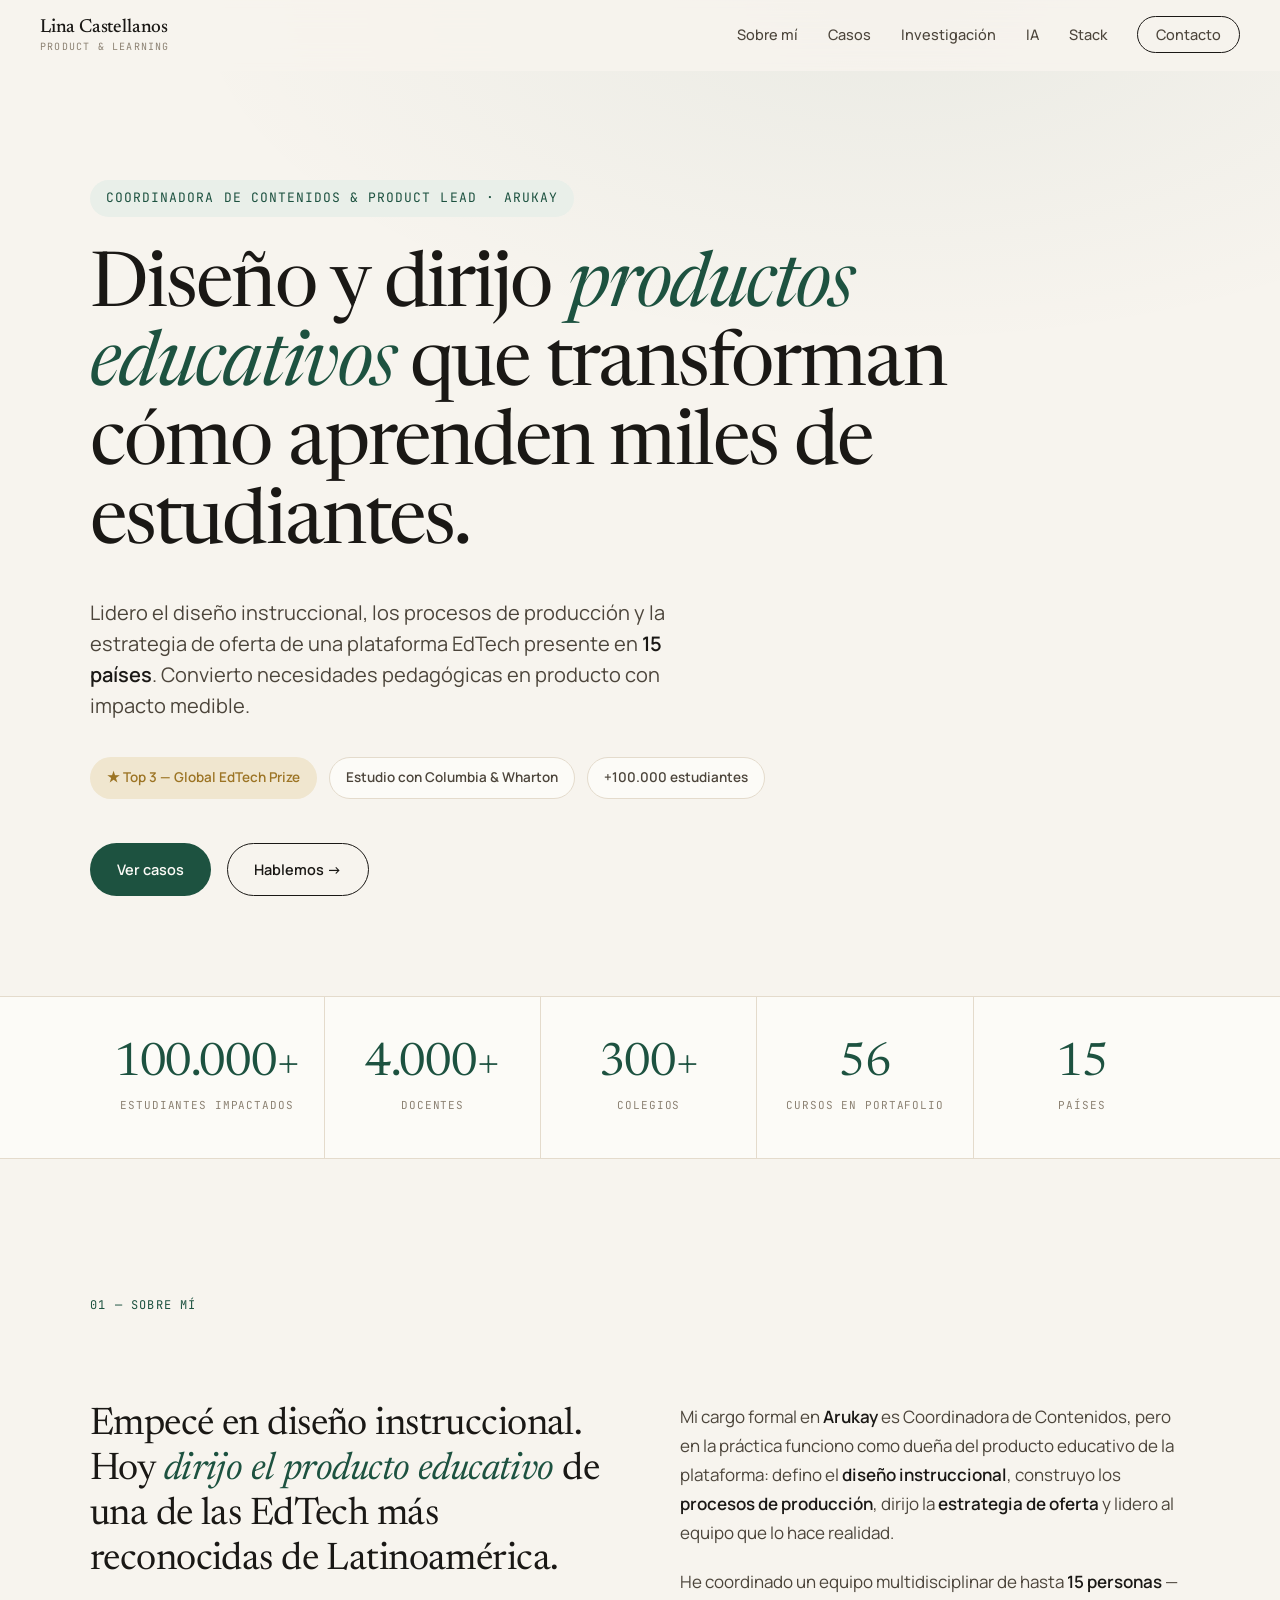
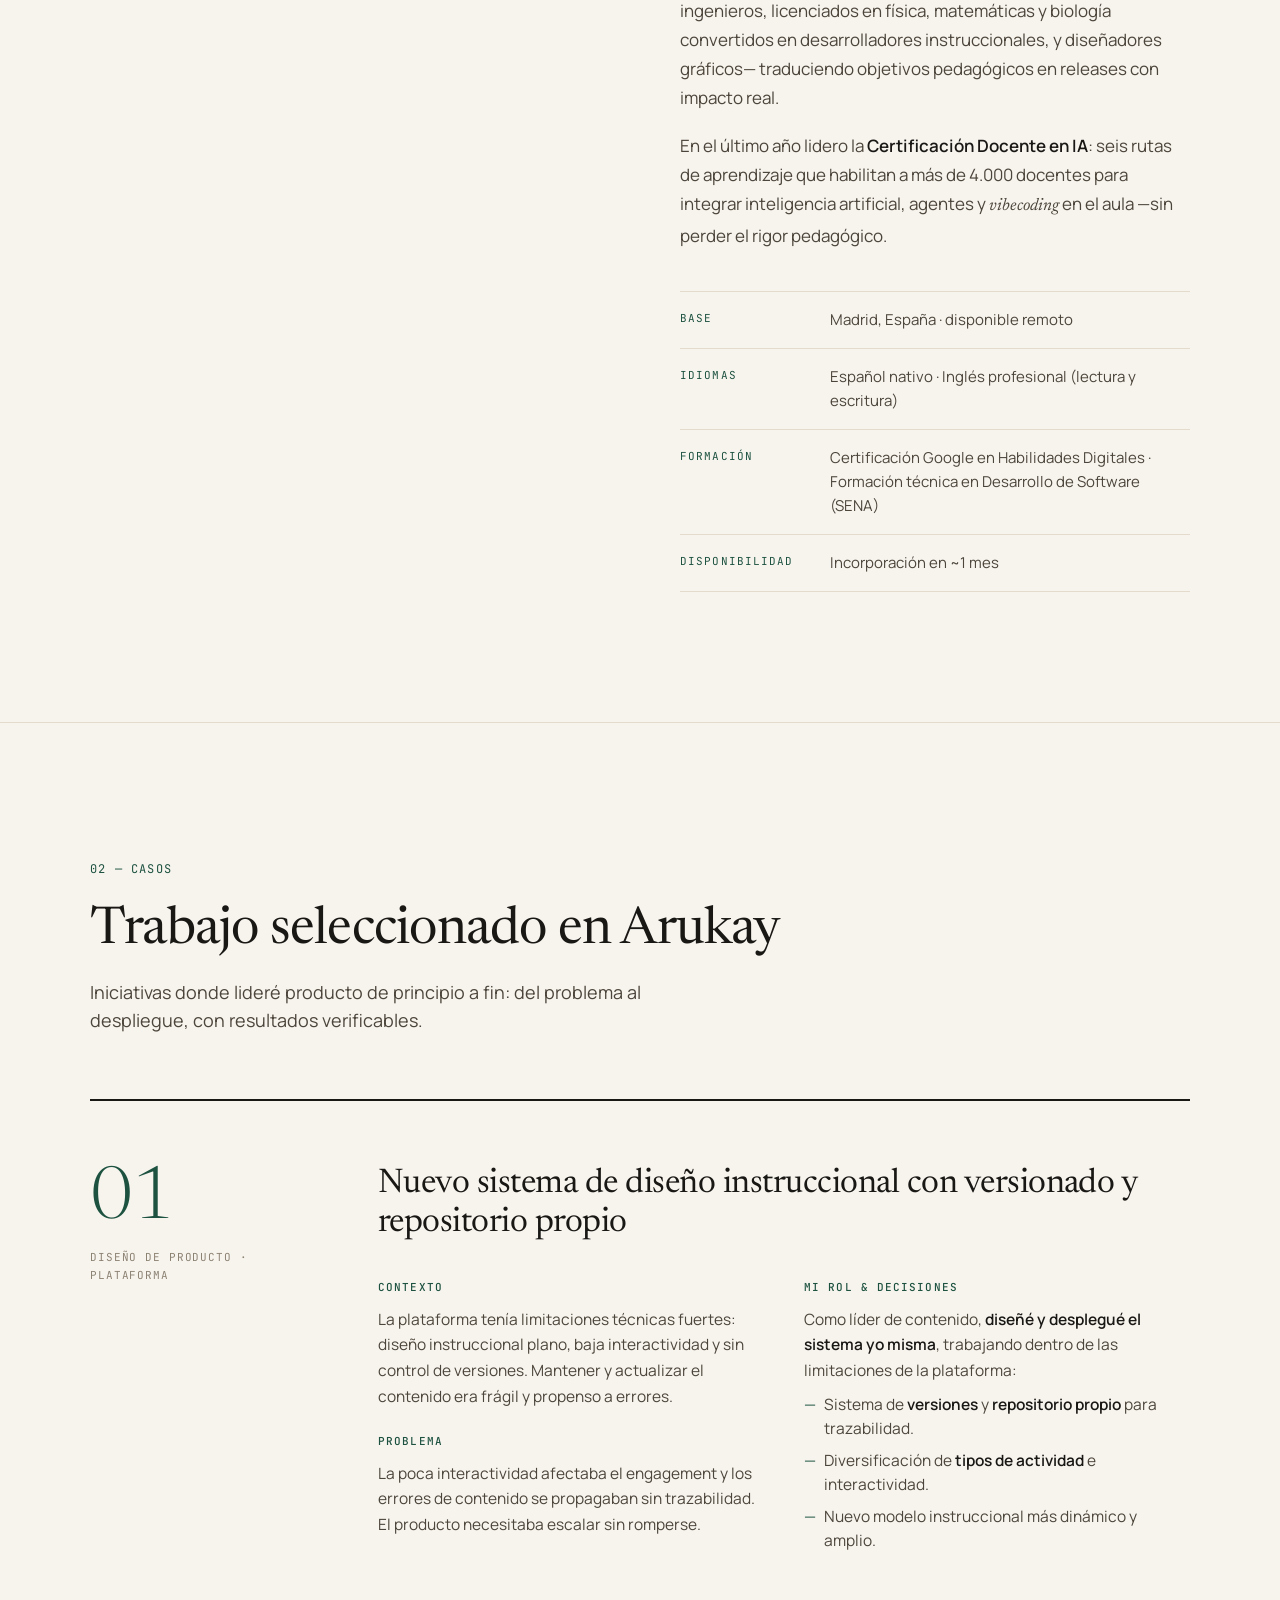
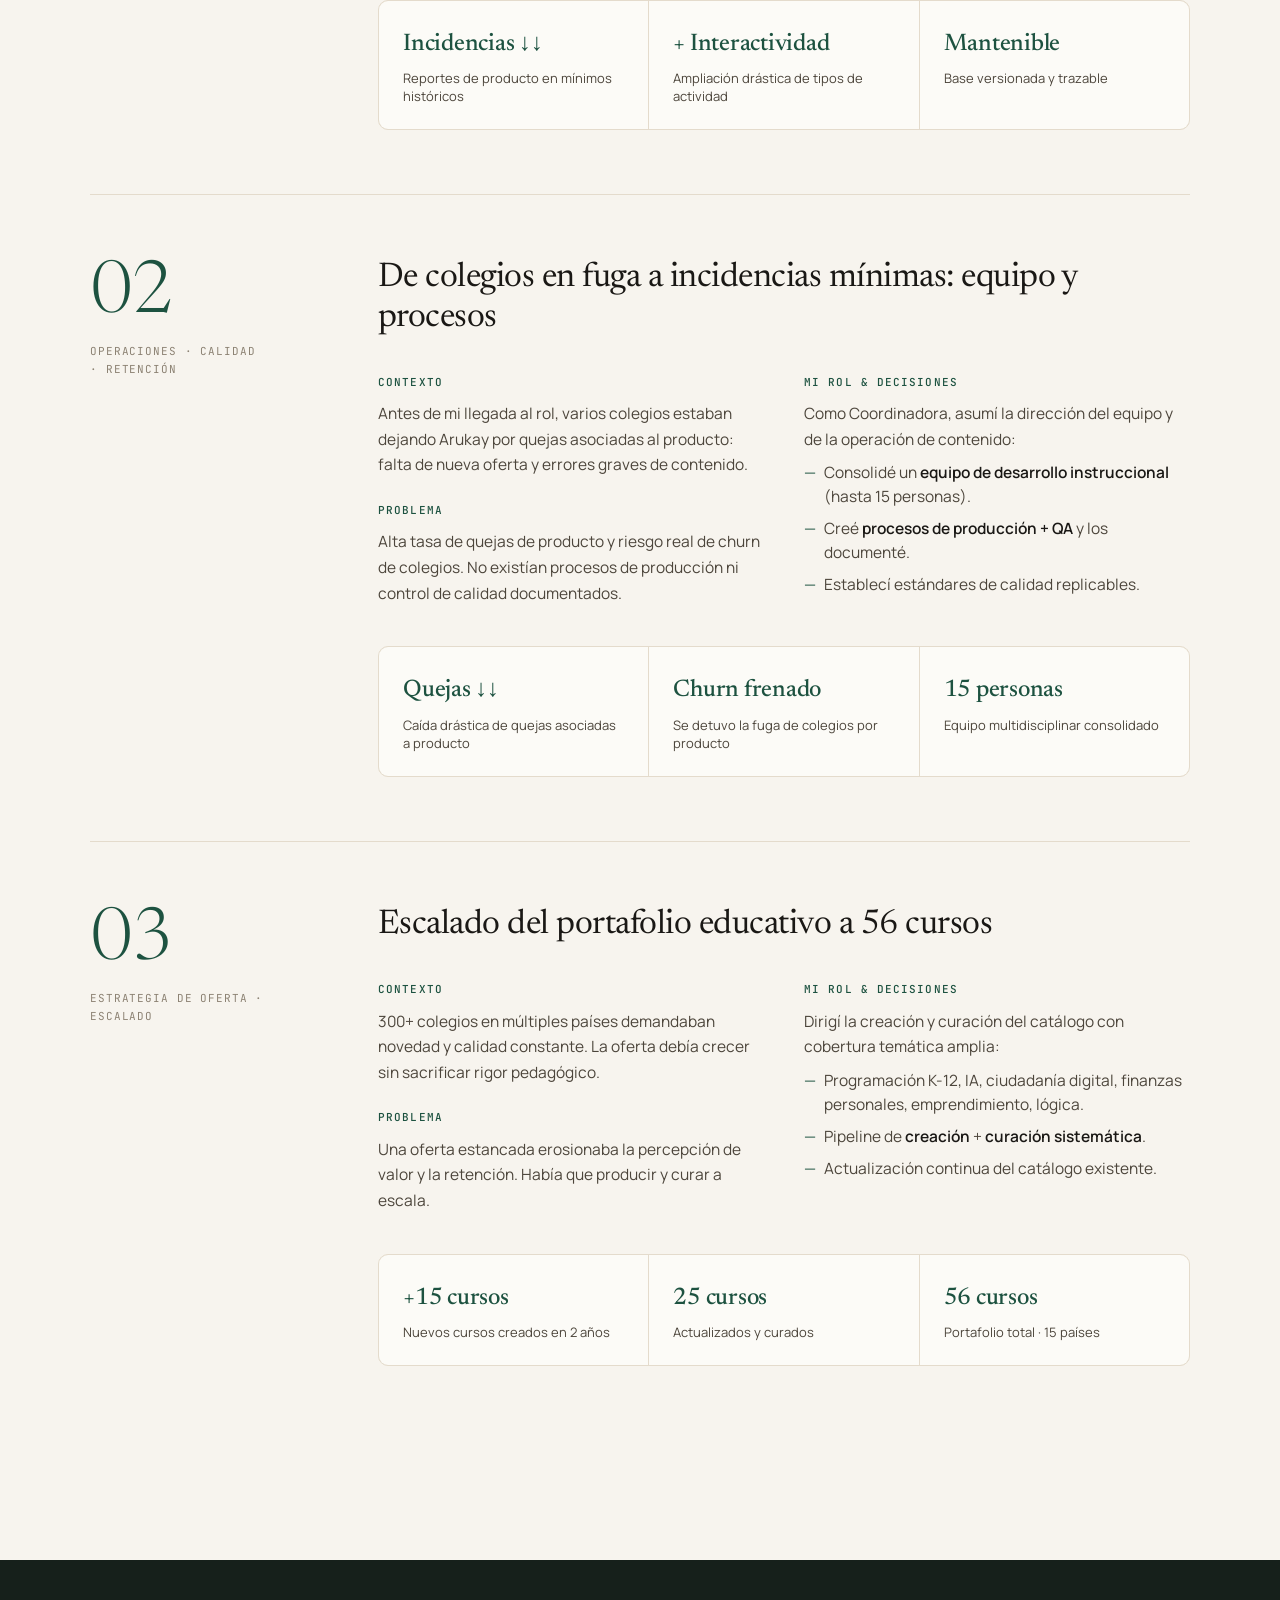
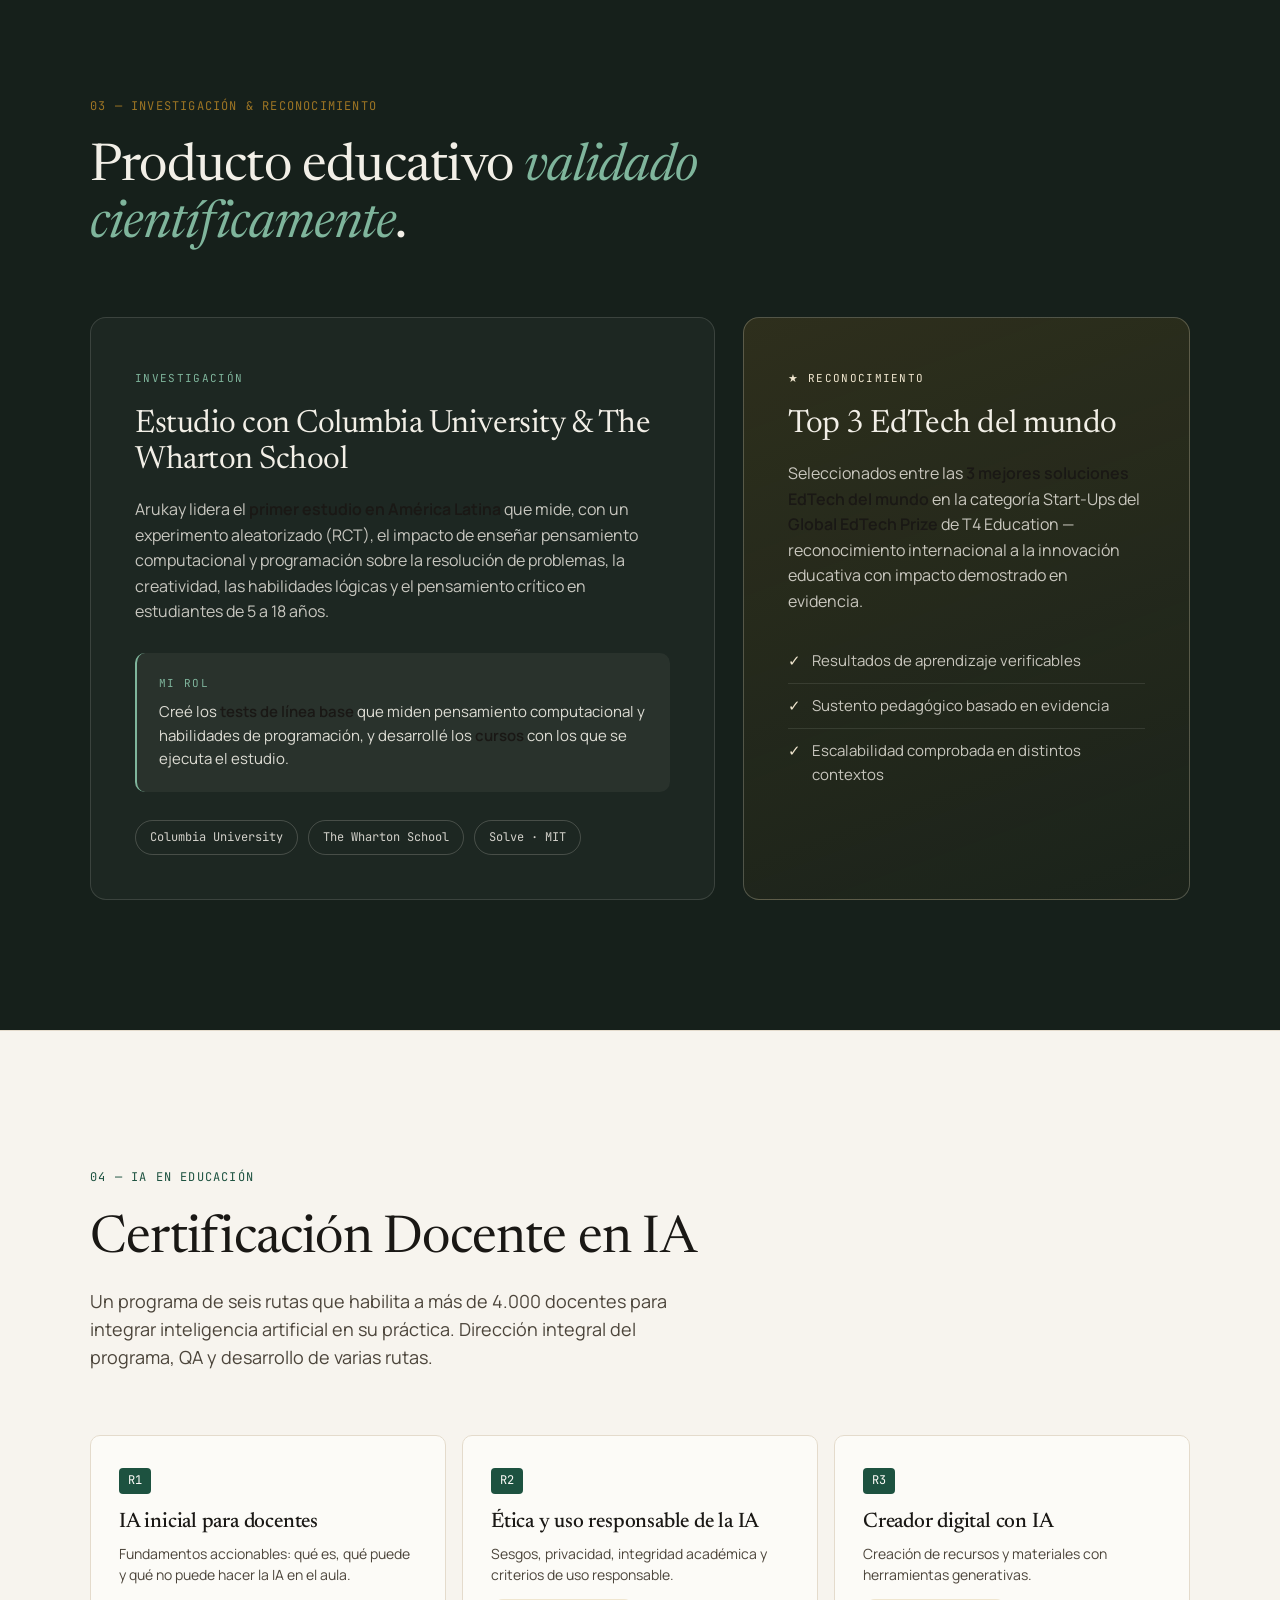
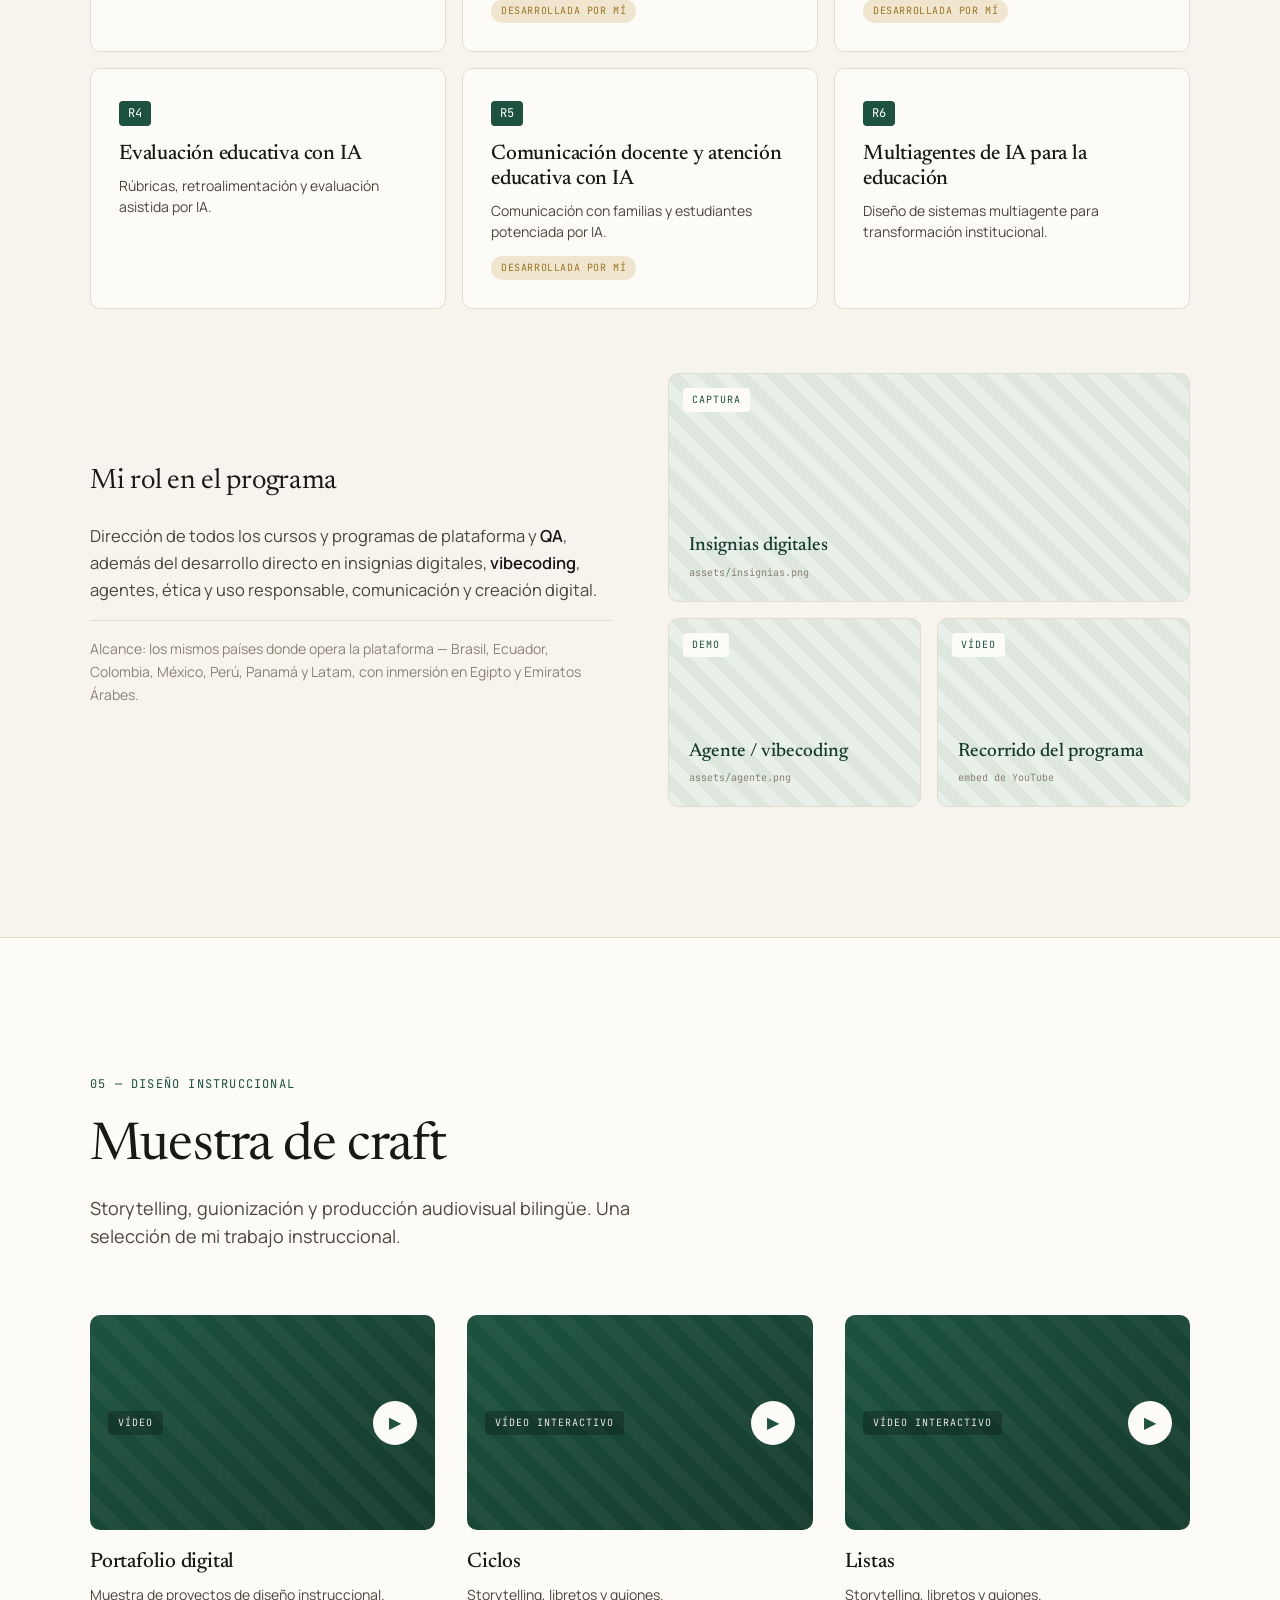
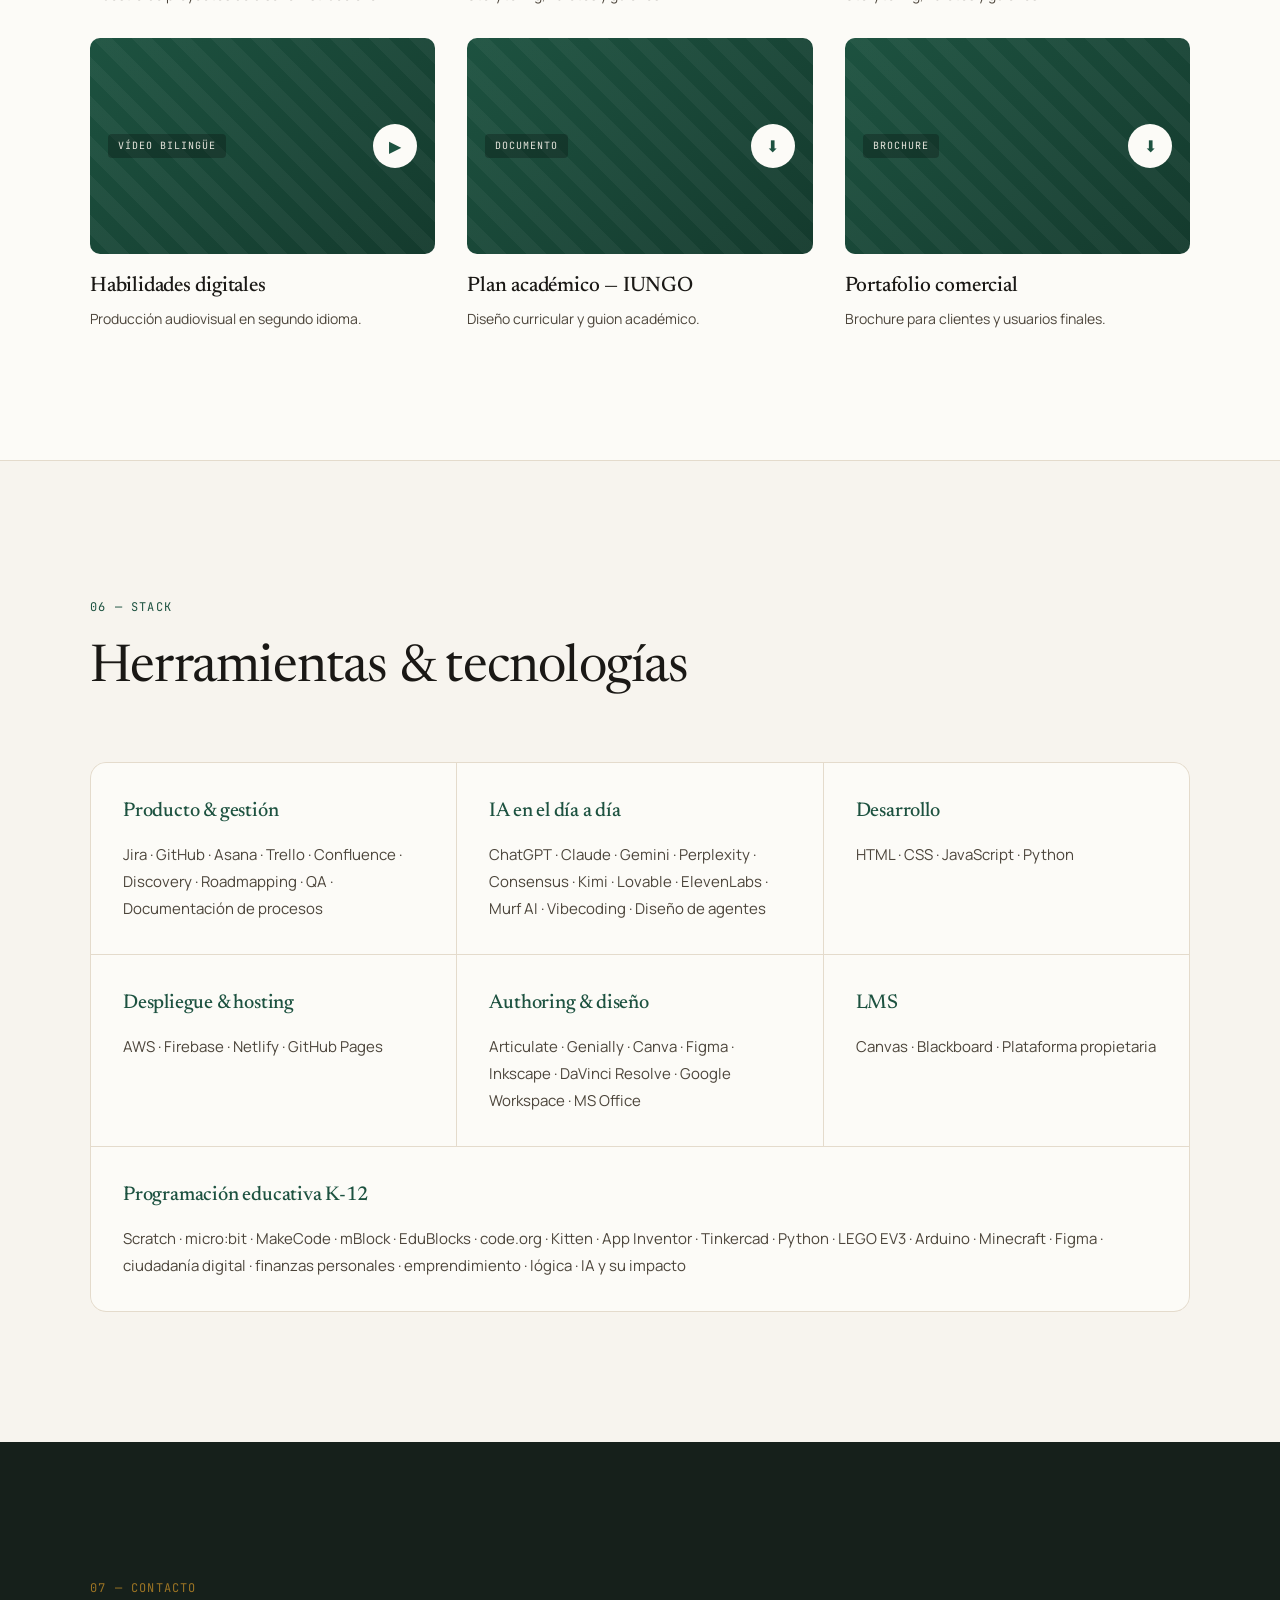
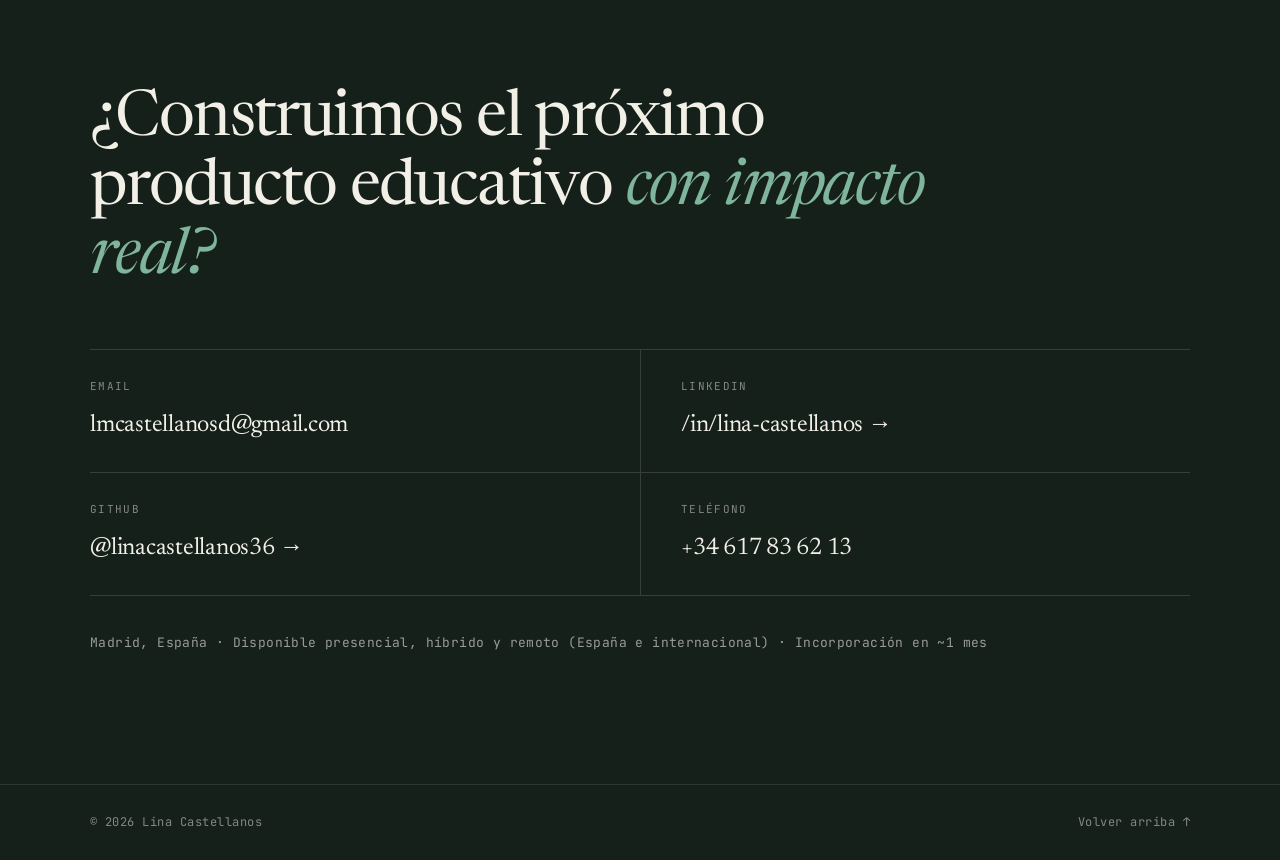
==== commit 2690a138: "actualización portafolio" ====
--- a/index.html
+++ b/index.html
@@ -3,681 +3,575 @@
 <head>
   <meta charset="UTF-8" />
   <meta name="viewport" content="width=device-width, initial-scale=1.0" />
-  <meta name="description" content="Lina Castellanos — Product Manager, Instructional Designer y Coordinadora de Producto. Diseñando experiencias de aprendizaje con impacto en más de 15 países." />
+  <meta name="description" content="Lina Castellanos — Líder de producto educativo. Diseño y dirijo experiencias de aprendizaje que llegan a +100.000 estudiantes en 15 países. Top 3 Global EdTech Prize. Estudio con Columbia & Wharton." />
   <meta name="author" content="Lina Castellanos" />
 
-  <!-- Open Graph -->
-  <meta property="og:title" content="Lina Castellanos — Product Manager & Instructional Designer" />
-  <meta property="og:description" content="Productos digitales de aprendizaje con alcance internacional. Estrategia, IA aplicada a educación y diseño instruccional." />
+  <meta property="og:title" content="Lina Castellanos — Product & Learning Leader" />
+  <meta property="og:description" content="Diseño y dirijo productos educativos con impacto medible: +100.000 estudiantes, +4.000 docentes, 15 países. Top 3 Global EdTech Prize." />
   <meta property="og:type" content="website" />
-
-  <title>Lina Castellanos — Product Manager & Instructional Designer</title>
-
-  <!-- Fonts -->
+  <meta property="og:url" content="https://linacastellanos36.github.io/" />
+
+  <title>Lina Castellanos — Product & Learning Leader</title>
+
   <link rel="preconnect" href="https://fonts.googleapis.com" />
   <link rel="preconnect" href="https://fonts.gstatic.com" crossorigin />
-  <link href="https://fonts.googleapis.com/css2?family=Fraunces:ital,opsz,wght,SOFT@0,9..144,200..900,0..100;1,9..144,200..900,0..100&family=Manrope:wght@300;400;500;600;700&family=JetBrains+Mono:wght@400;500&display=swap" rel="stylesheet" />
+  <link href="https://fonts.googleapis.com/css2?family=Newsreader:ital,opsz,wght@0,6..72,300..600;1,6..72,300..500&family=Manrope:wght@300;400;500;600;700&family=JetBrains+Mono:wght@400;500&display=swap" rel="stylesheet" />
 
   <link rel="stylesheet" href="styles.css" />
 </head>
 <body>
 
   <!-- =========================== NAV =========================== -->
-  <nav class="nav">
+  <nav class="nav" id="nav">
     <a href="#top" class="nav__brand">
-      <span class="nav__brand-mark">LC</span>
       <span class="nav__brand-name">Lina Castellanos</span>
+      <span class="nav__brand-role">Product &amp; Learning</span>
     </a>
     <ul class="nav__links">
-      <li><a href="#work">Work</a></li>
-      <li><a href="#ai">AI in Education</a></li>
-      <li><a href="#instructional">Instructional Design</a></li>
-      <li><a href="#toolkit">Toolkit</a></li>
-      <li><a href="#contact">Contacto</a></li>
+      <li><a href="#about">Sobre mí</a></li>
+      <li><a href="#work">Casos</a></li>
+      <li><a href="#research">Investigación</a></li>
+      <li><a href="#ai">IA</a></li>
+      <li><a href="#stack">Stack</a></li>
+      <li><a href="#contact" class="nav__cta">Contacto</a></li>
     </ul>
     <button class="nav__menu" aria-label="Abrir menú" id="menuToggle">
-      <span></span><span></span>
+      <span></span><span></span><span></span>
     </button>
   </nav>
 
   <!-- =========================== HERO =========================== -->
   <header class="hero" id="top">
-    <div class="hero__grid">
-      <div class="hero__meta">
-        <span class="kicker">Portafolio · 2026</span>
-        <span class="kicker">Madrid · Remoto</span>
-      </div>
-
-      <h1 class="hero__title">
-        <span class="hero__line">Producto,</span>
-        <span class="hero__line hero__line--italic">aprendizaje</span>
-        <span class="hero__line">y estrategia <span class="hero__amp">&</span></span>
-        <span class="hero__line hero__line--accent">criterio editorial.</span>
-      </h1>
-
-      <div class="hero__lede">
-        <p>
-          Soy <strong>Lina Castellanos</strong>. Trabajo en la intersección de
-          <em>product management</em>, <em>diseño instruccional</em> e
-          <em>inteligencia artificial aplicada a la educación</em>. He
-          coordinado productos y experiencias de aprendizaje para más de
-          <strong>15 países</strong> y miles de estudiantes y docentes.
+    <div class="container">
+      <div class="hero__inner">
+        <span class="hero__eyebrow">Coordinadora de Contenidos &amp; Product Lead · Arukay</span>
+        <h1 class="hero__title">
+          Diseño y dirijo <em>productos educativos</em> que transforman
+          cómo aprenden miles de estudiantes.
+        </h1>
+        <p class="hero__lede">
+          Lidero el diseño instruccional, los procesos de producción y la
+          estrategia de oferta de una plataforma EdTech presente en
+          <strong>15 países</strong>. Convierto necesidades pedagógicas en
+          producto con impacto medible.
         </p>
-      </div>
-
-      <div class="hero__cta">
-        <a href="#work" class="btn btn--primary">Ver case studies</a>
-        <a href="#contact" class="btn btn--ghost">Contactar →</a>
-      </div>
-
-      <aside class="hero__side">
-        <div class="hero__side-item">
-          <span class="num">15+</span>
-          <span class="label">países alcanzados</span>
-        </div>
-        <div class="hero__side-item">
-          <span class="num">6+</span>
-          <span class="label">años en EdTech</span>
-        </div>
-        <div class="hero__side-item">
-          <span class="num">A/B</span>
-          <span class="label">discovery & delivery</span>
-        </div>
-      </aside>
-    </div>
-
-    <div class="hero__marquee" aria-hidden="true">
-      <div class="marquee-track">
-        <span>Product Management</span><span>·</span>
-        <span>Instructional Design</span><span>·</span>
-        <span>AI in Education</span><span>·</span>
-        <span>Discovery</span><span>·</span>
-        <span>Roadmapping</span><span>·</span>
-        <span>Vibecoding</span><span>·</span>
-        <span>UX Writing</span><span>·</span>
-        <span>Storytelling</span><span>·</span>
-        <span>Product Management</span><span>·</span>
-        <span>Instructional Design</span><span>·</span>
-        <span>AI in Education</span><span>·</span>
-        <span>Discovery</span><span>·</span>
-        <span>Roadmapping</span><span>·</span>
-        <span>Vibecoding</span><span>·</span>
-        <span>UX Writing</span><span>·</span>
-        <span>Storytelling</span><span>·</span>
+
+        <div class="hero__chips">
+          <span class="chip chip--gold">★ Top 3 — Global EdTech Prize</span>
+          <span class="chip">Estudio con Columbia &amp; Wharton</span>
+          <span class="chip">+100.000 estudiantes</span>
+        </div>
+
+        <div class="hero__cta">
+          <a href="#work" class="btn btn--primary">Ver casos</a>
+          <a href="#contact" class="btn btn--ghost">Hablemos →</a>
+        </div>
       </div>
     </div>
   </header>
+
+  <!-- =========================== IMPACT BAR =========================== -->
+  <section class="impact" aria-label="Métricas de impacto">
+    <div class="container">
+      <div class="impact__grid">
+        <div class="impact__item">
+          <span class="impact__num" data-count="100000" data-suffix="+">100.000+</span>
+          <span class="impact__label">Estudiantes impactados</span>
+        </div>
+        <div class="impact__item">
+          <span class="impact__num" data-count="4000" data-suffix="+">4.000+</span>
+          <span class="impact__label">Docentes</span>
+        </div>
+        <div class="impact__item">
+          <span class="impact__num" data-count="300" data-suffix="+">300+</span>
+          <span class="impact__label">Colegios</span>
+        </div>
+        <div class="impact__item">
+          <span class="impact__num" data-count="56" data-suffix="">56</span>
+          <span class="impact__label">Cursos en portafolio</span>
+        </div>
+        <div class="impact__item">
+          <span class="impact__num" data-count="15" data-suffix="">15</span>
+          <span class="impact__label">Países</span>
+        </div>
+      </div>
+    </div>
+  </section>
 
   <!-- =========================== ABOUT =========================== -->
   <section class="about" id="about">
-    <div class="container container--two">
-      <div class="section-label">
-        <span class="num-tag">01</span>
-        <span>Sobre mí</span>
-      </div>
-      <div class="about__body">
-        <p class="about__lead">
-          Empecé en diseño instruccional creando experiencias para
-          aprendices en distintos idiomas y contextos. Con el tiempo crucé
-          la frontera hacia <em>producto</em>: hoy combino la sensibilidad
-          pedagógica con la disciplina de un PM —discovery, métricas,
-          priorización y ejecución.
+    <div class="container">
+      <div class="section-head">
+        <span class="section-tag">01 — Sobre mí</span>
+      </div>
+      <div class="about__grid">
+        <div class="about__intro">
+          <h2 class="about__statement">
+            Empecé en diseño instruccional. Hoy <em>dirijo el producto
+            educativo</em> de una de las EdTech más reconocidas de
+            Latinoamérica.
+          </h2>
+        </div>
+        <div class="about__text">
+          <p>
+            Mi cargo formal en <strong>Arukay</strong> es Coordinadora de
+            Contenidos, pero en la práctica funciono como dueña del producto
+            educativo de la plataforma: defino el <strong>diseño
+            instruccional</strong>, construyo los <strong>procesos de
+            producción</strong>, dirijo la <strong>estrategia de oferta</strong>
+            y lidero al equipo que lo hace realidad.
+          </p>
+          <p>
+            He coordinado un equipo multidisciplinar de hasta
+            <strong>15 personas</strong> —ingenieros, licenciados en física,
+            matemáticas y biología convertidos en desarrolladores
+            instruccionales, y diseñadores gráficos— traduciendo objetivos
+            pedagógicos en releases con impacto real.
+          </p>
+          <p>
+            En el último año lidero la <strong>Certificación Docente en
+            IA</strong>: seis rutas de aprendizaje que habilitan a más de
+            4.000 docentes para integrar inteligencia artificial, agentes y
+            <em>vibecoding</em> en el aula —sin perder el rigor pedagógico.
+          </p>
+
+          <div class="about__facts">
+            <div class="fact">
+              <span class="fact__k">Base</span>
+              <span class="fact__v">Madrid, España · disponible remoto</span>
+            </div>
+            <div class="fact">
+              <span class="fact__k">Idiomas</span>
+              <span class="fact__v">Español nativo · Inglés profesional (lectura y escritura)</span>
+            </div>
+            <div class="fact">
+              <span class="fact__k">Formación</span>
+              <span class="fact__v">Certificación Google en Habilidades Digitales · Formación técnica en Desarrollo de Software (SENA)</span>
+            </div>
+            <div class="fact">
+              <span class="fact__k">Disponibilidad</span>
+              <span class="fact__v">Incorporación en ~1 mes</span>
+            </div>
+          </div>
+        </div>
+      </div>
+    </div>
+  </section>
+
+  <!-- =========================== WORK / CASES =========================== -->
+  <section class="work" id="work">
+    <div class="container">
+      <div class="section-head">
+        <span class="section-tag">02 — Casos</span>
+        <h2 class="section-title">Trabajo seleccionado en Arukay</h2>
+        <p class="section-sub">
+          Iniciativas donde lideré producto de principio a fin: del problema
+          al despliegue, con resultados verificables.
         </p>
-        <p>
-          He liderado iniciativas en <strong>Arukay</strong> coordinando
-          equipos multifuncionales (contenido, ingeniería, diseño,
-          operaciones regionales) y traduciendo necesidades de profesores y
-          estudiantes en releases con impacto medible.
-        </p>
-        <p>
-          En el último año he profundizado en <strong>IA aplicada a
-          educación</strong>: agentes pedagógicos, evaluación adaptativa y
-          <em>vibecoding</em> como nueva forma de prototipar productos
-          formativos en tiempo récord.
-        </p>
-      </div>
-    </div>
-  </section>
-
-  <!-- =========================== WORK / CASE STUDIES =========================== -->
-  <section class="work" id="work">
-    <div class="container">
-      <div class="section-header">
-        <div class="section-label">
-          <span class="num-tag">02</span>
-          <span>Product & Strategy</span>
-        </div>
-        <h2 class="section-title">Selected case studies <em>·</em> Arukay</h2>
-        <p class="section-sub">
-          Tres iniciativas donde lideré producto end-to-end: del problema al
-          rollout regional, con resultados medibles.
-        </p>
-      </div>
-
-      <!-- ============ CASE STUDY 01 ============ -->
-      <!--
-        NOTA PARA LINA: reemplaza los valores entre [corchetes] con tus
-        métricas reales. Mantén el formato porcentaje + verbo de acción
-        ("+32% retención", "–18% tiempo de onboarding", etc.)
-      -->
+      </div>
+
+      <!-- CASE 01 -->
       <article class="case">
-        <header class="case__header">
+        <div class="case__index">
           <span class="case__num">01</span>
-          <div class="case__head-text">
-            <span class="case__tag">Certificación · Adopción docente</span>
-            <h3 class="case__title">
-              Programa de certificación docente en STEAM
-            </h3>
-            <p class="case__subtitle">
-              De un proceso manual sin escala a un journey modular con
-              evaluación asistida por IA.
+          <span class="case__cat">Diseño de producto · Plataforma</span>
+        </div>
+        <div class="case__main">
+          <h3 class="case__title">
+            Nuevo sistema de diseño instruccional con versionado y
+            repositorio propio
+          </h3>
+          <div class="case__story">
+            <div class="case__col">
+              <h4>Contexto</h4>
+              <p>
+                La plataforma tenía limitaciones técnicas fuertes: diseño
+                instruccional plano, baja interactividad y sin control de
+                versiones. Mantener y actualizar el contenido era frágil y
+                propenso a errores.
+              </p>
+              <h4>Problema</h4>
+              <p>
+                La poca interactividad afectaba el engagement y los errores
+                de contenido se propagaban sin trazabilidad. El producto
+                necesitaba escalar sin romperse.
+              </p>
+            </div>
+            <div class="case__col">
+              <h4>Mi rol &amp; decisiones</h4>
+              <p>
+                Como líder de contenido, <strong>diseñé y desplegué el
+                sistema yo misma</strong>, trabajando dentro de las
+                limitaciones de la plataforma:
+              </p>
+              <ul>
+                <li>Sistema de <strong>versiones</strong> y <strong>repositorio propio</strong> para trazabilidad.</li>
+                <li>Diversificación de <strong>tipos de actividad</strong> e interactividad.</li>
+                <li>Nuevo modelo instruccional más dinámico y amplio.</li>
+              </ul>
+            </div>
+          </div>
+          <div class="case__metrics">
+            <div class="metric">
+              <span class="metric__v">Incidencias ↓↓</span>
+              <span class="metric__l">Reportes de producto en mínimos históricos</span>
+            </div>
+            <div class="metric">
+              <span class="metric__v">+ Interactividad</span>
+              <span class="metric__l">Ampliación drástica de tipos de actividad</span>
+            </div>
+            <div class="metric">
+              <span class="metric__v">Mantenible</span>
+              <span class="metric__l">Base versionada y trazable</span>
+            </div>
+          </div>
+        </div>
+      </article>
+
+      <!-- CASE 02 -->
+      <article class="case">
+        <div class="case__index">
+          <span class="case__num">02</span>
+          <span class="case__cat">Operaciones · Calidad · Retención</span>
+        </div>
+        <div class="case__main">
+          <h3 class="case__title">
+            De colegios en fuga a incidencias mínimas: equipo y procesos
+          </h3>
+          <div class="case__story">
+            <div class="case__col">
+              <h4>Contexto</h4>
+              <p>
+                Antes de mi llegada al rol, varios colegios estaban dejando
+                Arukay por quejas asociadas al producto: falta de nueva
+                oferta y errores graves de contenido.
+              </p>
+              <h4>Problema</h4>
+              <p>
+                Alta tasa de quejas de producto y riesgo real de churn de
+                colegios. No existían procesos de producción ni control de
+                calidad documentados.
+              </p>
+            </div>
+            <div class="case__col">
+              <h4>Mi rol &amp; decisiones</h4>
+              <p>
+                Como Coordinadora, asumí la dirección del equipo y de la
+                operación de contenido:
+              </p>
+              <ul>
+                <li>Consolidé un <strong>equipo de desarrollo instruccional</strong> (hasta 15 personas).</li>
+                <li>Creé <strong>procesos de producción + QA</strong> y los documenté.</li>
+                <li>Establecí estándares de calidad replicables.</li>
+              </ul>
+            </div>
+          </div>
+          <div class="case__metrics">
+            <div class="metric">
+              <span class="metric__v">Quejas ↓↓</span>
+              <span class="metric__l">Caída drástica de quejas asociadas a producto</span>
+            </div>
+            <div class="metric">
+              <span class="metric__v">Churn frenado</span>
+              <span class="metric__l">Se detuvo la fuga de colegios por producto</span>
+            </div>
+            <div class="metric">
+              <span class="metric__v">15 personas</span>
+              <span class="metric__l">Equipo multidisciplinar consolidado</span>
+            </div>
+          </div>
+        </div>
+      </article>
+
+      <!-- CASE 03 -->
+      <article class="case">
+        <div class="case__index">
+          <span class="case__num">03</span>
+          <span class="case__cat">Estrategia de oferta · Escalado</span>
+        </div>
+        <div class="case__main">
+          <h3 class="case__title">
+            Escalado del portafolio educativo a 56 cursos
+          </h3>
+          <div class="case__story">
+            <div class="case__col">
+              <h4>Contexto</h4>
+              <p>
+                300+ colegios en múltiples países demandaban novedad y
+                calidad constante. La oferta debía crecer sin sacrificar
+                rigor pedagógico.
+              </p>
+              <h4>Problema</h4>
+              <p>
+                Una oferta estancada erosionaba la percepción de valor y la
+                retención. Había que producir y curar a escala.
+              </p>
+            </div>
+            <div class="case__col">
+              <h4>Mi rol &amp; decisiones</h4>
+              <p>
+                Dirigí la creación y curación del catálogo con cobertura
+                temática amplia:
+              </p>
+              <ul>
+                <li>Programación K-12, IA, ciudadanía digital, finanzas personales, emprendimiento, lógica.</li>
+                <li>Pipeline de <strong>creación</strong> + <strong>curación sistemática</strong>.</li>
+                <li>Actualización continua del catálogo existente.</li>
+              </ul>
+            </div>
+          </div>
+          <div class="case__metrics">
+            <div class="metric">
+              <span class="metric__v">+15 cursos</span>
+              <span class="metric__l">Nuevos cursos creados en 2 años</span>
+            </div>
+            <div class="metric">
+              <span class="metric__v">25 cursos</span>
+              <span class="metric__l">Actualizados y curados</span>
+            </div>
+            <div class="metric">
+              <span class="metric__v">56 cursos</span>
+              <span class="metric__l">Portafolio total · 15 países</span>
+            </div>
+          </div>
+        </div>
+      </article>
+    </div>
+  </section>
+
+  <!-- =========================== RESEARCH & RECOGNITION =========================== -->
+  <section class="research" id="research">
+    <div class="container">
+      <div class="section-head">
+        <span class="section-tag section-tag--light">03 — Investigación &amp; reconocimiento</span>
+        <h2 class="section-title section-title--light">
+          Producto educativo <em>validado científicamente</em>.
+        </h2>
+      </div>
+
+      <div class="research__grid">
+        <!-- Columbia & Wharton -->
+        <article class="rcard rcard--wide">
+          <span class="rcard__label">Investigación</span>
+          <h3 class="rcard__title">
+            Estudio con Columbia University &amp; The Wharton School
+          </h3>
+          <p class="rcard__body">
+            Arukay lidera el <strong>primer estudio en América Latina</strong>
+            que mide, con un experimento aleatorizado (RCT), el impacto de
+            enseñar pensamiento computacional y programación sobre la
+            resolución de problemas, la creatividad, las habilidades lógicas
+            y el pensamiento crítico en estudiantes de 5 a 18 años.
+          </p>
+          <div class="rcard__role">
+            <span class="rcard__role-k">Mi rol</span>
+            <p>
+              Creé los <strong>tests de línea base</strong> que miden
+              pensamiento computacional y habilidades de programación, y
+              desarrollé los <strong>cursos</strong> con los que se ejecuta
+              el estudio.
             </p>
           </div>
-        </header>
-
-        <div class="case__grid">
-          <div class="case__block">
-            <h4>Contexto</h4>
-            <p>
-              Arukay necesitaba habilitar a miles de docentes en
-              Latinoamérica para usar su plataforma de programación y
-              pensamiento computacional. La certificación existía pero era
-              <em>presencial, manual e inconsistente</em> entre regiones.
-            </p>
-          </div>
-          <div class="case__block">
-            <h4>Problema</h4>
-            <p>
-              Sin escala el programa frenaba la adopción del producto en
-              colegios nuevos: docentes no certificados <strong>no
-              activaban</strong> a sus estudiantes. La tasa de finalización
-              estaba en <code>[XX%]</code> y el ciclo duraba <code>[XX
-              semanas]</code>.
-            </p>
-          </div>
-          <div class="case__block">
-            <h4>Mi rol</h4>
-            <p>
-              <strong>Product Manager</strong> a cargo del rediseño
-              end-to-end. Coordiné equipo de contenido instruccional,
-              ingeniería de plataforma y operaciones regionales.
-              Responsable de discovery, roadmap, métricas y rollout.
-            </p>
-          </div>
-          <div class="case__block">
-            <h4>Decisiones clave</h4>
-            <ul>
-              <li>
-                Dividir el certificado en <strong>módulos progresivos</strong>
-                con checkpoints, no en un examen único.
-              </li>
-              <li>
-                Introducir <strong>evaluación asistida por IA</strong> sobre
-                las entregas (rúbrica + feedback personalizado).
-              </li>
-              <li>
-                Diseñar un <strong>dashboard docente</strong> que muestre
-                avance, vincule recursos y desbloquee niveles.
-              </li>
-              <li>
-                Lanzamiento por <strong>cohortes</strong> con métricas
-                semanales y ciclos de iteración cortos.
-              </li>
-            </ul>
-          </div>
-        </div>
-
-        <div class="case__metrics">
-          <div class="metric">
-            <span class="metric__value">+<code>[XX]</code>%</span>
-            <span class="metric__label">Finalización del programa</span>
-          </div>
-          <div class="metric">
-            <span class="metric__value">–<code>[XX]</code>%</span>
-            <span class="metric__label">Tiempo medio de certificación</span>
-          </div>
-          <div class="metric">
-            <span class="metric__value"><code>[XXX]</code></span>
-            <span class="metric__label">Docentes certificados</span>
-          </div>
-          <div class="metric">
-            <span class="metric__value"><code>[X]</code></span>
-            <span class="metric__label">Países en rollout</span>
-          </div>
-        </div>
-
-        <footer class="case__footer">
-          <span class="case__stack">Stack: discovery interviews · journey mapping · Mixpanel · Notion · Figma · GPT-API</span>
-        </footer>
-      </article>
-
-      <!-- ============ CASE STUDY 02 ============ -->
-      <article class="case case--flip">
-        <header class="case__header">
-          <span class="case__num">02</span>
-          <div class="case__head-text">
-            <span class="case__tag">Producto · Personalización</span>
-            <h3 class="case__title">
-              Personalización curricular para mercados multi-país
-            </h3>
-            <p class="case__subtitle">
-              Un único producto, 15+ realidades educativas. Cómo
-              modularizamos el currículo sin fragmentar el roadmap.
-            </p>
-          </div>
-        </header>
-
-        <div class="case__grid">
-          <div class="case__block">
-            <h4>Contexto</h4>
-            <p>
-              Arukay opera en colegios de <strong>15+ países</strong> con
-              ministerios, estándares y niveles tecnológicos muy distintos.
-              Un currículo único frenaba la venta; uno fragmentado mataba
-              la operación.
-            </p>
-          </div>
-          <div class="case__block">
-            <h4>Problema</h4>
-            <p>
-              Los equipos comerciales pedían <em>versiones</em> por país;
-              contenido no podía mantenerlas. Cada nuevo país sumaba
-              <strong>deuda curricular</strong> y bloqueos en ingeniería.
-            </p>
-          </div>
-          <div class="case__block">
-            <h4>Mi rol</h4>
-            <p>
-              <strong>Product Manager + Coordinador de producto</strong>:
-              dueña del backlog de contenido y del modelo de
-              configurabilidad. Alineé contenido, ingeniería y operaciones
-              regionales bajo un solo roadmap.
-            </p>
-          </div>
-          <div class="case__block">
-            <h4>Decisiones clave</h4>
-            <ul>
-              <li>
-                Definir un <strong>core curricular</strong> estable y
-                <strong>bloques opcionales</strong> por país/nivel.
-              </li>
-              <li>
-                Sistema de <strong>tags pedagógicos</strong> que permite
-                ensamblar rutas sin duplicar contenido.
-              </li>
-              <li>
-                <strong>Plantillas de planeación</strong> exportables para
-                docentes (Word / PDF) alineadas a estándares locales.
-              </li>
-              <li>
-                Gobernanza editorial: <em>quién</em> puede tocar el core
-                vs. los bloques regionales.
-              </li>
-            </ul>
-          </div>
-        </div>
-
-        <div class="case__metrics">
-          <div class="metric">
-            <span class="metric__value">–<code>[XX]</code>%</span>
-            <span class="metric__label">Tiempo de adaptación por país</span>
-          </div>
-          <div class="metric">
-            <span class="metric__value"><code>[X]</code>×</span>
-            <span class="metric__label">Reúso de contenido entre mercados</span>
-          </div>
-          <div class="metric">
-            <span class="metric__value">+<code>[XX]</code>%</span>
-            <span class="metric__label">NPS docente (post-rollout)</span>
-          </div>
-          <div class="metric">
-            <span class="metric__value"><code>[X.X]</code>k</span>
-            <span class="metric__label">Estudiantes impactados</span>
-          </div>
-        </div>
-
-        <footer class="case__footer">
-          <span class="case__stack">Stack: Jira · Notion · Looker · Figma · Lokalise · contenido modular</span>
-        </footer>
-      </article>
-
-      <!-- ============ CASE STUDY 03 ============ -->
-      <article class="case">
-        <header class="case__header">
-          <span class="case__num">03</span>
-          <div class="case__head-text">
-            <span class="case__tag">Engagement · Retención</span>
-            <h3 class="case__title">
-              Retención de estudiantes vía progresión visible
-            </h3>
-            <p class="case__subtitle">
-              Discovery + experimentación para recuperar el engagement
-              después de las primeras semanas de uso.
-            </p>
-          </div>
-        </header>
-
-        <div class="case__grid">
-          <div class="case__block">
-            <h4>Contexto</h4>
-            <p>
-              Los estudiantes mostraban alto entusiasmo en las primeras
-              clases pero el uso caía después de la <em>semana 3</em>. Los
-              docentes lo reportaban; los datos lo confirmaban.
-            </p>
-          </div>
-          <div class="case__block">
-            <h4>Problema</h4>
-            <p>
-              No existía una <strong>sensación de progreso</strong>
-              tangible: las misiones se sentían inconexas y el "para qué"
-              se diluía. Hipótesis: la fricción no era de contenido sino
-              de <em>narrativa de avance</em>.
-            </p>
-          </div>
-          <div class="case__block">
-            <h4>Mi rol</h4>
-            <p>
-              <strong>Product Manager</strong> liderando discovery,
-              priorización y experimentación. Trabajé directamente con
-              UX, ingeniería y analytics; diseñé el framework de pruebas.
-            </p>
-          </div>
-          <div class="case__block">
-            <h4>Decisiones clave</h4>
-            <ul>
-              <li>
-                <strong>Mapa de progreso visual</strong> tipo "ruta" con
-                hitos desbloqueables.
-              </li>
-              <li>
-                <strong>Microrretos semanales</strong> con feedback
-                inmediato del sistema.
-              </li>
-              <li>
-                A/B test sobre el orden de los módulos para validar el
-                efecto narrativa.
-              </li>
-              <li>
-                Iteración rápida: <em>2 sprints, 3 hipótesis, 1 winner</em>.
-              </li>
-            </ul>
-          </div>
-        </div>
-
-        <div class="case__metrics">
-          <div class="metric">
-            <span class="metric__value">+<code>[XX]</code>%</span>
-            <span class="metric__label">Retención semana 4</span>
-          </div>
-          <div class="metric">
-            <span class="metric__value">+<code>[XX]</code>%</span>
-            <span class="metric__label">Sesiones por estudiante</span>
-          </div>
-          <div class="metric">
-            <span class="metric__value">–<code>[XX]</code>%</span>
-            <span class="metric__label">Drop-off semana 3</span>
-          </div>
-          <div class="metric">
-            <span class="metric__value"><code>[X]</code></span>
-            <span class="metric__label">Experimentos A/B</span>
-          </div>
-        </div>
-
-        <footer class="case__footer">
-          <span class="case__stack">Stack: Mixpanel · Hotjar · Figma · Optimizely · entrevistas a docentes</span>
-        </footer>
-      </article>
+          <div class="rcard__partners">
+            <span>Columbia University</span>
+            <span>The Wharton School</span>
+            <span>Solve · MIT</span>
+          </div>
+        </article>
+
+        <!-- Global EdTech Prize -->
+        <article class="rcard rcard--gold">
+          <span class="rcard__label rcard__label--gold">★ Reconocimiento</span>
+          <h3 class="rcard__title">Top 3 EdTech del mundo</h3>
+          <p class="rcard__body">
+            Seleccionados entre las <strong>3 mejores soluciones EdTech del
+            mundo</strong> en la categoría Start-Ups del
+            <strong>Global EdTech Prize</strong> de T4 Education —
+            reconocimiento internacional a la innovación educativa con
+            impacto demostrado en evidencia.
+          </p>
+          <ul class="rcard__criteria">
+            <li>Resultados de aprendizaje verificables</li>
+            <li>Sustento pedagógico basado en evidencia</li>
+            <li>Escalabilidad comprobada en distintos contextos</li>
+          </ul>
+        </article>
+      </div>
     </div>
   </section>
 
   <!-- =========================== AI IN EDUCATION =========================== -->
   <section class="ai" id="ai">
     <div class="container">
-      <div class="section-header">
-        <div class="section-label section-label--light">
-          <span class="num-tag">03</span>
-          <span>AI in Education</span>
-        </div>
-        <h2 class="section-title section-title--light">
-          Cuando la IA <em>amplifica</em> al docente,
-          <span class="accent-light">no lo reemplaza.</span>
-        </h2>
-        <p class="section-sub section-sub--light">
-          Proyectos donde he aplicado modelos generativos, agentes y
-          vibecoding para acelerar el aprendizaje sin perder rigor
-          pedagógico.
+      <div class="section-head">
+        <span class="section-tag">04 — IA en educación</span>
+        <h2 class="section-title">Certificación Docente en IA</h2>
+        <p class="section-sub">
+          Un programa de seis rutas que habilita a más de 4.000 docentes
+          para integrar inteligencia artificial en su práctica. Dirección
+          integral del programa, QA y desarrollo de varias rutas.
         </p>
       </div>
 
-      <!-- Featured project -->
-      <article class="ai-feature">
-        <div class="ai-feature__head">
-          <span class="ai-feature__pill">Proyecto destacado</span>
-          <h3 class="ai-feature__title">
-            Certificación docente con asistente de IA
-          </h3>
-          <p class="ai-feature__sub">
-            Un journey de 5 módulos donde un agente conversacional acompaña
-            al docente: explica, evalúa entregas y sugiere mejoras según
-            la rúbrica.
+      <!-- Routes -->
+      <div class="routes">
+        <div class="route">
+          <span class="route__num">R1</span>
+          <h3>IA inicial para docentes</h3>
+          <p>Fundamentos accionables: qué es, qué puede y qué no puede hacer la IA en el aula.</p>
+        </div>
+        <div class="route">
+          <span class="route__num">R2</span>
+          <h3>Ética y uso responsable de la IA</h3>
+          <p>Sesgos, privacidad, integridad académica y criterios de uso responsable.</p>
+          <span class="route__mine">Desarrollada por mí</span>
+        </div>
+        <div class="route">
+          <span class="route__num">R3</span>
+          <h3>Creador digital con IA</h3>
+          <p>Creación de recursos y materiales con herramientas generativas.</p>
+          <span class="route__mine">Desarrollada por mí</span>
+        </div>
+        <div class="route">
+          <span class="route__num">R4</span>
+          <h3>Evaluación educativa con IA</h3>
+          <p>Rúbricas, retroalimentación y evaluación asistida por IA.</p>
+        </div>
+        <div class="route">
+          <span class="route__num">R5</span>
+          <h3>Comunicación docente y atención educativa con IA</h3>
+          <p>Comunicación con familias y estudiantes potenciada por IA.</p>
+          <span class="route__mine">Desarrollada por mí</span>
+        </div>
+        <div class="route">
+          <span class="route__num">R6</span>
+          <h3>Multiagentes de IA para la educación</h3>
+          <p>Diseño de sistemas multiagente para transformación institucional.</p>
+        </div>
+      </div>
+
+      <!-- Role + media -->
+      <div class="ai__role">
+        <div class="ai__role-text">
+          <h3>Mi rol en el programa</h3>
+          <p>
+            Dirección de todos los cursos y programas de plataforma y
+            <strong>QA</strong>, además del desarrollo directo en
+            insignias digitales, <strong>vibecoding</strong>, agentes,
+            ética y uso responsable, comunicación y creación digital.
           </p>
-        </div>
-
-        <div class="ai-feature__modules">
-          <div class="module">
-            <span class="module__num">M1</span>
-            <h4>Diagnóstico</h4>
-            <p>El agente identifica el nivel de partida del docente y configura su ruta.</p>
-          </div>
-          <div class="module">
-            <span class="module__num">M2</span>
-            <h4>Fundamentos</h4>
-            <p>Pensamiento computacional aplicado al aula: ejemplos, no teoría suelta.</p>
-          </div>
-          <div class="module">
-            <span class="module__num">M3</span>
-            <h4>Práctica guiada</h4>
-            <p>Retos progresivos con feedback automático sobre la entrega.</p>
-          </div>
-          <div class="module">
-            <span class="module__num">M4</span>
-            <h4>Diseño de clase</h4>
-            <p>El docente crea su propia secuencia; el agente actúa como par crítico.</p>
-          </div>
-          <div class="module">
-            <span class="module__num">M5</span>
-            <h4>Certificación</h4>
-            <p>Evaluación auténtica + presentación al claustro. Sello digital.</p>
-          </div>
-        </div>
-
-        <div class="ai-feature__media">
-          <!--
-            NOTA: aquí van tus capturas reales del proyecto.
-            Sube las imágenes al repo (carpeta /assets/) y reemplaza los src.
-            Tamaño recomendado: 1200×800 px, formato webp o jpg.
-          -->
+          <p class="ai__role-meta">
+            Alcance: los mismos países donde opera la plataforma — Brasil,
+            Ecuador, Colombia, México, Perú, Panamá y Latam, con inmersión
+            en Egipto y Emiratos Árabes.
+          </p>
+        </div>
+
+        <!-- MEDIA PLACEHOLDERS: reemplaza por tus capturas/vídeos reales -->
+        <div class="ai__media">
           <div class="media-card media-card--placeholder">
             <span class="media-card__tag">Captura</span>
-            <span class="media-card__title">Dashboard del docente</span>
-            <span class="media-card__hint">reemplaza con assets/dashboard.png</span>
+            <span class="media-card__title">Insignias digitales</span>
+            <span class="media-card__hint">assets/insignias.png</span>
           </div>
           <div class="media-card media-card--placeholder">
-            <span class="media-card__tag">Captura</span>
-            <span class="media-card__title">Agente conversacional</span>
-            <span class="media-card__hint">reemplaza con assets/agente.png</span>
+            <span class="media-card__tag">Demo</span>
+            <span class="media-card__title">Agente / vibecoding</span>
+            <span class="media-card__hint">assets/agente.png</span>
           </div>
           <div class="media-card media-card--placeholder">
-            <span class="media-card__tag">Video</span>
-            <span class="media-card__title">Demo del journey</span>
-            <span class="media-card__hint">reemplaza con embed de YouTube</span>
-          </div>
-        </div>
-      </article>
-
-      <!-- Demos grid -->
-      <div class="demos">
-        <h3 class="demos__title">Demos & experimentos</h3>
-        <div class="demos__grid">
-          <a class="demo-card" href="#" data-link="reemplazar">
-            <span class="demo-card__num">→ 01</span>
-            <h4>Agente evaluador de rúbricas</h4>
-            <p>
-              Asistente que lee la entrega del docente, la compara con la
-              rúbrica y devuelve feedback estructurado.
-            </p>
-            <span class="demo-card__cta">Ver demo</span>
-          </a>
-          <a class="demo-card" href="#" data-link="reemplazar">
-            <span class="demo-card__num">→ 02</span>
-            <h4>Tutor de pensamiento computacional</h4>
-            <p>
-              Chatbot pedagógico que guía con preguntas socráticas en lugar
-              de dar respuestas directas.
-            </p>
-            <span class="demo-card__cta">Ver demo</span>
-          </a>
-          <a class="demo-card" href="#" data-link="reemplazar">
-            <span class="demo-card__num">→ 03</span>
-            <h4>Vibecoding: prototipo en 1 hora</h4>
-            <p>
-              De idea pedagógica a prototipo interactivo en una sesión.
-              Prompting + iteración con IA generativa.
-            </p>
-            <span class="demo-card__cta">Ver demo</span>
-          </a>
-          <a class="demo-card" href="#" data-link="reemplazar">
-            <span class="demo-card__num">→ 04</span>
-            <h4>Generador de planes de clase</h4>
-            <p>
-              Plantilla + LLM que produce planeaciones alineadas al
-              estándar nacional, con objetivos y evaluación.
-            </p>
-            <span class="demo-card__cta">Ver demo</span>
-          </a>
+            <span class="media-card__tag">Vídeo</span>
+            <span class="media-card__title">Recorrido del programa</span>
+            <span class="media-card__hint">embed de YouTube</span>
+          </div>
         </div>
       </div>
     </div>
   </section>
 
   <!-- =========================== INSTRUCTIONAL DESIGN ARCHIVE =========================== -->
-  <section class="archive" id="instructional">
-    <div class="container">
-      <div class="section-header">
-        <div class="section-label">
-          <span class="num-tag">04</span>
-          <span>Instructional Design</span>
-        </div>
-        <h2 class="section-title">Archivo de diseño instruccional</h2>
+  <section class="archive" id="archive">
+    <div class="container">
+      <div class="section-head">
+        <span class="section-tag">05 — Diseño instruccional</span>
+        <h2 class="section-title">Muestra de craft</h2>
         <p class="section-sub">
           Storytelling, guionización y producción audiovisual bilingüe.
-          Una selección de mi trabajo previo en plataformas digitales.
+          Una selección de mi trabajo instruccional.
         </p>
       </div>
 
       <div class="archive__grid">
-        <a class="archive-item" href="https://youtu.be/nk5-lw85MqQ" target="_blank" rel="noopener">
-          <div class="archive-item__thumb">
-            <span class="archive-item__type">Video</span>
-            <span class="archive-item__play">▶</span>
-          </div>
-          <div class="archive-item__meta">
-            <h4>Portafolio digital</h4>
-            <p>Muestra de proyectos de diseño instruccional.</p>
-          </div>
-        </a>
-        <a class="archive-item" href="https://youtu.be/kA78CXoV-Co" target="_blank" rel="noopener">
-          <div class="archive-item__thumb">
-            <span class="archive-item__type">Video interactivo</span>
-            <span class="archive-item__play">▶</span>
-          </div>
-          <div class="archive-item__meta">
-            <h4>Ciclos</h4>
-            <p>Storytelling, libretos y guiones.</p>
-          </div>
-        </a>
-        <a class="archive-item" href="https://youtu.be/KRGJ5AOQzyY" target="_blank" rel="noopener">
-          <div class="archive-item__thumb">
-            <span class="archive-item__type">Video interactivo</span>
-            <span class="archive-item__play">▶</span>
-          </div>
-          <div class="archive-item__meta">
-            <h4>Listas</h4>
-            <p>Storytelling, libretos y guiones.</p>
-          </div>
-        </a>
-        <a class="archive-item" href="https://youtu.be/Mvhh0jz1nKg" target="_blank" rel="noopener">
-          <div class="archive-item__thumb">
-            <span class="archive-item__type">Video bilingüe</span>
-            <span class="archive-item__play">▶</span>
-          </div>
-          <div class="archive-item__meta">
-            <h4>Habilidades digitales</h4>
-            <p>Producción audiovisual en segundo idioma.</p>
-          </div>
-        </a>
-        <a class="archive-item" href="https://drive.google.com/file/d/1pcjKgL7jbeEm2SHkyeemMhfSw4PeFoFA/view" target="_blank" rel="noopener">
-          <div class="archive-item__thumb">
-            <span class="archive-item__type">Documento</span>
-            <span class="archive-item__play">⬇</span>
-          </div>
-          <div class="archive-item__meta">
-            <h4>Plan académico — iungo</h4>
-            <p>Diseño curricular y guion académico.</p>
-          </div>
-        </a>
-        <a class="archive-item" href="https://drive.google.com/file/d/1FB0yJYdM6ntaPRk_sI05pNB3LAIwYzh6/view" target="_blank" rel="noopener">
-          <div class="archive-item__thumb">
-            <span class="archive-item__type">Brochure</span>
-            <span class="archive-item__play">⬇</span>
-          </div>
-          <div class="archive-item__meta">
-            <h4>Portafolio comercial</h4>
-            <p>Brochure para clientes y usuarios finales.</p>
-          </div>
-        </a>
-      </div>
-    </div>
-  </section>
-
-  <!-- =========================== TOOLKIT =========================== -->
-  <section class="toolkit" id="toolkit">
-    <div class="container container--two">
-      <div class="section-label">
-        <span class="num-tag">05</span>
-        <span>Toolkit</span>
-      </div>
-      <div class="toolkit__columns">
-        <div class="toolkit__col">
-          <h3>Producto</h3>
-          <ul>
-            <li>Discovery & user research</li>
-            <li>Roadmapping & priorización</li>
-            <li>Métricas, KPIs y experimentación</li>
-            <li>Stakeholder management</li>
-            <li>Lean, Agile, Scrum</li>
-          </ul>
-        </div>
-        <div class="toolkit__col">
-          <h3>Aprendizaje</h3>
-          <ul>
-            <li>Diseño instruccional (ADDIE, SAM)</li>
-            <li>UX writing pedagógico</li>
-            <li>Storyboarding & guionización</li>
-            <li>Evaluación auténtica & rúbricas</li>
-            <li>Producción audiovisual bilingüe</li>
-          </ul>
-        </div>
-        <div class="toolkit__col">
-          <h3>IA & herramientas</h3>
-          <ul>
-            <li>LLMs aplicados a educación</li>
-            <li>Diseño de agentes y prompts</li>
-            <li>Vibecoding & prototipado rápido</li>
-            <li>Figma · Notion · Jira · Mixpanel</li>
-            <li>HTML, CSS, JS (lectura crítica de código)</li>
-          </ul>
+        <a class="aitem" href="https://youtu.be/nk5-lw85MqQ" target="_blank" rel="noopener">
+          <div class="aitem__thumb"><span class="aitem__type">Vídeo</span><span class="aitem__play">▶</span></div>
+          <h4>Portafolio digital</h4>
+          <p>Muestra de proyectos de diseño instruccional.</p>
+        </a>
+        <a class="aitem" href="https://youtu.be/kA78CXoV-Co" target="_blank" rel="noopener">
+          <div class="aitem__thumb"><span class="aitem__type">Vídeo interactivo</span><span class="aitem__play">▶</span></div>
+          <h4>Ciclos</h4>
+          <p>Storytelling, libretos y guiones.</p>
+        </a>
+        <a class="aitem" href="https://youtu.be/KRGJ5AOQzyY" target="_blank" rel="noopener">
+          <div class="aitem__thumb"><span class="aitem__type">Vídeo interactivo</span><span class="aitem__play">▶</span></div>
+          <h4>Listas</h4>
+          <p>Storytelling, libretos y guiones.</p>
+        </a>
+        <a class="aitem" href="https://youtu.be/Mvhh0jz1nKg" target="_blank" rel="noopener">
+          <div class="aitem__thumb"><span class="aitem__type">Vídeo bilingüe</span><span class="aitem__play">▶</span></div>
+          <h4>Habilidades digitales</h4>
+          <p>Producción audiovisual en segundo idioma.</p>
+        </a>
+        <a class="aitem" href="https://drive.google.com/file/d/1pcjKgL7jbeEm2SHkyeemMhfSw4PeFoFA/view" target="_blank" rel="noopener">
+          <div class="aitem__thumb"><span class="aitem__type">Documento</span><span class="aitem__play">⬇</span></div>
+          <h4>Plan académico — IUNGO</h4>
+          <p>Diseño curricular y guion académico.</p>
+        </a>
+        <a class="aitem" href="https://drive.google.com/file/d/1FB0yJYdM6ntaPRk_sI05pNB3LAIwYzh6/view" target="_blank" rel="noopener">
+          <div class="aitem__thumb"><span class="aitem__type">Brochure</span><span class="aitem__play">⬇</span></div>
+          <h4>Portafolio comercial</h4>
+          <p>Brochure para clientes y usuarios finales.</p>
+        </a>
+      </div>
+    </div>
+  </section>
+
+  <!-- =========================== STACK =========================== -->
+  <section class="stack" id="stack">
+    <div class="container">
+      <div class="section-head">
+        <span class="section-tag">06 — Stack</span>
+        <h2 class="section-title">Herramientas &amp; tecnologías</h2>
+      </div>
+
+      <div class="stack__grid">
+        <div class="stack__col">
+          <h3>Producto &amp; gestión</h3>
+          <p class="stack__tags">Jira · GitHub · Asana · Trello · Confluence · Discovery · Roadmapping · QA · Documentación de procesos</p>
+        </div>
+        <div class="stack__col">
+          <h3>IA en el día a día</h3>
+          <p class="stack__tags">ChatGPT · Claude · Gemini · Perplexity · Consensus · Kimi · Lovable · ElevenLabs · Murf AI · Vibecoding · Diseño de agentes</p>
+        </div>
+        <div class="stack__col">
+          <h3>Desarrollo</h3>
+          <p class="stack__tags">HTML · CSS · JavaScript · Python</p>
+        </div>
+        <div class="stack__col">
+          <h3>Despliegue &amp; hosting</h3>
+          <p class="stack__tags">AWS · Firebase · Netlify · GitHub Pages</p>
+        </div>
+        <div class="stack__col">
+          <h3>Authoring &amp; diseño</h3>
+          <p class="stack__tags">Articulate · Genially · Canva · Figma · Inkscape · DaVinci Resolve · Google Workspace · MS Office</p>
+        </div>
+        <div class="stack__col">
+          <h3>LMS</h3>
+          <p class="stack__tags">Canvas · Blackboard · Plataforma propietaria</p>
+        </div>
+        <div class="stack__col stack__col--wide">
+          <h3>Programación educativa K-12</h3>
+          <p class="stack__tags">Scratch · micro:bit · MakeCode · mBlock · EduBlocks · code.org · Kitten · App Inventor · Tinkercad · Python · LEGO EV3 · Arduino · Minecraft · Figma · ciudadanía digital · finanzas personales · emprendimiento · lógica · IA y su impacto</p>
         </div>
       </div>
     </div>
@@ -686,41 +580,43 @@
   <!-- =========================== CONTACT =========================== -->
   <section class="contact" id="contact">
     <div class="container">
-      <div class="section-label section-label--light">
-        <span class="num-tag">06</span>
-        <span>Contacto</span>
+      <div class="section-head">
+        <span class="section-tag section-tag--light">07 — Contacto</span>
       </div>
       <h2 class="contact__title">
-        ¿Tienes un producto educativo que mover?
-        <span class="contact__title-em">Hablemos.</span>
+        ¿Construimos el próximo producto educativo
+        <em>con impacto real?</em>
       </h2>
 
       <div class="contact__grid">
         <a class="contact__item" href="mailto:lmcastellanosd@gmail.com">
-          <span class="contact__label">Email</span>
-          <span class="contact__value">lmcastellanosd@gmail.com</span>
+          <span class="contact__k">Email</span>
+          <span class="contact__v">lmcastellanosd@gmail.com</span>
+        </a>
+        <a class="contact__item" href="https://www.linkedin.com/in/lina-castellanos-a89520134" target="_blank" rel="noopener">
+          <span class="contact__k">LinkedIn</span>
+          <span class="contact__v">/in/lina-castellanos →</span>
+        </a>
+        <a class="contact__item" href="https://github.com/linacastellanos36" target="_blank" rel="noopener">
+          <span class="contact__k">GitHub</span>
+          <span class="contact__v">@linacastellanos36 →</span>
         </a>
         <a class="contact__item" href="tel:+34617836213">
-          <span class="contact__label">Teléfono</span>
-          <span class="contact__value">+34 617 83 62 13</span>
-        </a>
-        <div class="contact__item">
-          <span class="contact__label">Ubicación</span>
-          <span class="contact__value">Madrid · disponible remoto</span>
-        </div>
-        <a class="contact__item" href="https://www.linkedin.com/" target="_blank" rel="noopener">
-          <span class="contact__label">LinkedIn</span>
-          <span class="contact__value">/in/linacastellanos →</span>
-        </a>
-      </div>
-    </div>
-  </section>
-
-  <!-- =========================== FOOTER =========================== -->
+          <span class="contact__k">Teléfono</span>
+          <span class="contact__v">+34 617 83 62 13</span>
+        </a>
+      </div>
+
+      <p class="contact__note">
+        Madrid, España · Disponible presencial, híbrido y remoto
+        (España e internacional) · Incorporación en ~1 mes
+      </p>
+    </div>
+  </section>
+
   <footer class="footer">
     <div class="container footer__row">
-      <span>© 2026 Lina Castellanos</span>
-      <span class="footer__mark">Diseñado y construido con criterio editorial.</span>
+      <span>© <span data-year>2026</span> Lina Castellanos</span>
       <a href="#top" class="footer__top">Volver arriba ↑</a>
     </div>
   </footer>
--- a/styles.css
+++ b/styles.css
@@ -1,47 +1,41 @@
 /* =========================================================
-   LINA CASTELLANOS — PORTFOLIO
-   Aesthetic: editorial · cream + terracotta · serif/sans mix
+   LINA CASTELLANOS — PORTFOLIO v2
+   Aesthetic: clean · editorial-minimal · warm paper + deep pine
    ========================================================= */
 
 :root {
-  /* Palette */
-  --bg:        #F4EEE3;     /* parchment cream */
-  --bg-soft:   #EBE2D2;     /* slightly darker cream */
-  --ink:       #1A1614;     /* deep ink (almost black) */
-  --ink-soft:  #4A3F36;     /* muted brown */
-  --muted:     #8A7A6B;     /* taupe */
-  --line:      #D6C9B5;     /* hairline */
-  --accent:    #C5532E;     /* terracotta */
-  --accent-2:  #E8A95E;     /* warm amber */
-  --dark:      #1A1614;     /* dark section */
-  --dark-soft: #2A2320;
-  --dark-text: #F4EEE3;
-
-  /* Type */
-  --display: 'Fraunces', Georgia, serif;
+  --bg:         #F7F4EE;   /* warm paper */
+  --surface:    #FCFBF7;   /* lighter surface */
+  --ink:        #1A1815;   /* near-black */
+  --ink-soft:   #4C453B;   /* soft body text */
+  --muted:      #8C8273;   /* labels */
+  --line:       #E4DBCC;   /* hairline */
+  --accent:     #1D5240;   /* deep pine green */
+  --accent-deep:#143A2D;
+  --accent-soft:#E9EFE9;   /* pale green tint */
+  --gold:       #9C7424;   /* prize / award */
+  --gold-soft:  #F0E6CF;
+  --dark:       #16201B;   /* dark research section (deep green-black) */
+  --dark-text:  #F2EFE7;
+
+  --display: 'Newsreader', Georgia, 'Times New Roman', serif;
   --body:    'Manrope', -apple-system, BlinkMacSystemFont, sans-serif;
   --mono:    'JetBrains Mono', ui-monospace, monospace;
 
-  /* Spacing */
   --r-sm: 4px;
-  --r-md: 8px;
-  --r-lg: 14px;
-}
-
-/* ---------- Reset ---------- */
-*,
-*::before,
-*::after { box-sizing: border-box; margin: 0; padding: 0; }
-
-html {
-  scroll-behavior: smooth;
-  -webkit-text-size-adjust: 100%;
-}
+  --r-md: 10px;
+  --r-lg: 16px;
+  --maxw: 1180px;
+}
+
+*,*::before,*::after { box-sizing: border-box; margin: 0; padding: 0; }
+
+html { scroll-behavior: smooth; -webkit-text-size-adjust: 100%; }
 
 body {
   font-family: var(--body);
   font-size: 17px;
-  line-height: 1.55;
+  line-height: 1.6;
   color: var(--ink);
   background: var(--bg);
   font-weight: 400;
@@ -52,1005 +46,616 @@
 
 a { color: inherit; text-decoration: none; }
 ul { list-style: none; }
-em { font-style: italic; font-family: var(--display); font-weight: 400; }
-strong { font-weight: 600; }
-code {
-  font-family: var(--mono);
-  font-size: 0.92em;
-  background: rgba(197, 83, 46, 0.08);
-  padding: 1px 5px;
-  border-radius: var(--r-sm);
+em { font-style: italic; font-family: var(--display); }
+strong { font-weight: 600; color: var(--ink); }
+
+.container { width: 100%; max-width: var(--maxw); margin: 0 auto; padding: 0 40px; }
+
+/* ---------- Section heads ---------- */
+.section-head { margin-bottom: 64px; max-width: 760px; }
+.section-tag {
+  display: inline-block;
+  font-family: var(--mono);
+  font-size: 12px;
+  letter-spacing: 0.1em;
+  text-transform: uppercase;
   color: var(--accent);
-}
-
-/* ---------- Layout helpers ---------- */
-.container {
-  width: 100%;
-  max-width: 1240px;
-  padding: 0 32px;
-  margin: 0 auto;
-}
-.container--two { display: grid; grid-template-columns: 220px 1fr; gap: 64px; }
-
-.section-label {
-  display: flex;
-  align-items: center;
-  gap: 12px;
-  font-family: var(--mono);
-  font-size: 12px;
-  letter-spacing: 0.12em;
-  text-transform: uppercase;
-  color: var(--ink-soft);
-  margin-bottom: 28px;
-}
-.section-label--light { color: rgba(244, 238, 227, 0.7); }
-.num-tag {
-  display: inline-block;
-  background: var(--ink);
-  color: var(--bg);
-  padding: 2px 8px;
-  border-radius: var(--r-sm);
-  font-size: 11px;
-}
-.section-label--light .num-tag {
-  background: var(--accent);
-  color: var(--dark-text);
-}
-
-.section-header { margin-bottom: 80px; max-width: 880px; }
+  margin-bottom: 24px;
+}
+.section-tag--light { color: var(--gold); }
 .section-title {
   font-family: var(--display);
-  font-size: clamp(36px, 5vw, 64px);
-  line-height: 1.05;
-  font-weight: 400;
-  letter-spacing: -0.02em;
+  font-size: clamp(32px, 4.4vw, 52px);
+  line-height: 1.08;
+  font-weight: 400;
+  letter-spacing: -0.015em;
   color: var(--ink);
-  margin-bottom: 24px;
-  font-variation-settings: "opsz" 100;
-}
-.section-title em {
-  color: var(--accent);
-  font-style: italic;
-}
+}
+.section-title em { color: var(--accent); font-style: italic; }
 .section-title--light { color: var(--dark-text); }
-.accent-light { color: var(--accent-2); font-style: italic; font-family: var(--display); }
+.section-title--light em { color: #7FB59C; }
 .section-sub {
-  font-size: 19px;
-  line-height: 1.5;
-  color: var(--ink-soft);
-  max-width: 620px;
-}
-.section-sub--light { color: rgba(244, 238, 227, 0.75); }
-
-.kicker {
-  font-family: var(--mono);
-  font-size: 11px;
-  letter-spacing: 0.14em;
-  text-transform: uppercase;
-  color: var(--muted);
-}
-
-/* ===========================================================
-   NAV
-   =========================================================== */
-.nav {
-  position: fixed;
-  top: 0; left: 0; right: 0;
-  z-index: 100;
-  padding: 18px 32px;
-  display: flex;
-  align-items: center;
-  justify-content: space-between;
-  background: rgba(244, 238, 227, 0.82);
-  backdrop-filter: blur(14px);
-  -webkit-backdrop-filter: blur(14px);
-  border-bottom: 1px solid transparent;
-  transition: border-color 0.3s ease, background 0.3s ease;
-}
-.nav.is-scrolled {
-  border-bottom-color: var(--line);
-}
-.nav.is-dark {
-  background: rgba(26, 22, 20, 0.82);
-  border-bottom-color: rgba(244, 238, 227, 0.1);
-}
-.nav.is-dark .nav__brand,
-.nav.is-dark .nav__links a {
-  color: var(--dark-text);
-}
-.nav.is-dark .nav__brand-mark {
-  background: var(--accent);
-  color: var(--dark-text);
-}
-.nav.is-dark .nav__menu span {
-  background: var(--dark-text);
-}
-.nav__brand {
-  display: flex;
-  align-items: center;
-  gap: 10px;
-  font-family: var(--display);
-  font-weight: 500;
-  font-size: 19px;
-  letter-spacing: -0.01em;
-}
-.nav__brand-mark {
-  display: inline-flex;
-  align-items: center;
-  justify-content: center;
-  width: 32px;
-  height: 32px;
-  background: var(--ink);
-  color: var(--bg);
-  border-radius: 50%;
-  font-family: var(--mono);
-  font-size: 11px;
-  font-weight: 500;
-  letter-spacing: 0.05em;
-}
-.nav__links {
-  display: flex;
-  gap: 32px;
-  font-size: 14px;
-  font-weight: 500;
-}
-.nav__links a {
-  position: relative;
-  color: var(--ink-soft);
-  transition: color 0.2s ease;
-}
-.nav__links a::after {
-  content: '';
-  position: absolute;
-  left: 0; bottom: -4px;
-  width: 0; height: 1px;
-  background: var(--accent);
-  transition: width 0.3s ease;
-}
-.nav__links a:hover { color: var(--ink); }
-.nav__links a:hover::after { width: 100%; }
-.nav__menu {
-  display: none;
-  background: none; border: none;
-  cursor: pointer;
-  width: 36px; height: 36px;
-  position: relative;
-}
-.nav__menu span {
-  display: block;
-  width: 22px; height: 1.5px;
-  background: var(--ink);
-  margin: 5px auto;
-  transition: 0.3s;
-}
-
-/* ===========================================================
-   HERO
-   =========================================================== */
-.hero {
-  min-height: 100vh;
-  padding: 140px 32px 60px;
-  display: flex;
-  flex-direction: column;
-  justify-content: space-between;
-  position: relative;
-  background:
-    radial-gradient(ellipse at top right, rgba(197, 83, 46, 0.08), transparent 60%),
-    radial-gradient(ellipse at bottom left, rgba(232, 169, 94, 0.06), transparent 60%),
-    var(--bg);
-}
-.hero__grid {
-  max-width: 1240px;
-  width: 100%;
-  margin: 0 auto;
-  display: grid;
-  grid-template-columns: 1fr 280px;
-  gap: 80px;
-  align-items: start;
-}
-.hero__meta {
-  grid-column: 1 / -1;
-  display: flex;
-  justify-content: space-between;
-  padding-bottom: 32px;
-  border-bottom: 1px solid var(--line);
-  margin-bottom: 64px;
-}
-.hero__title {
-  font-family: var(--display);
-  font-weight: 350;
-  font-size: clamp(48px, 8.5vw, 128px);
-  line-height: 0.95;
-  letter-spacing: -0.035em;
-  color: var(--ink);
-  font-variation-settings: "opsz" 144, "SOFT" 30;
-}
-.hero__line { display: block; }
-.hero__line--italic {
-  font-style: italic;
-  font-weight: 300;
-  color: var(--accent);
-  padding-left: 0.4em;
-}
-.hero__line--accent {
-  font-style: italic;
-  color: var(--ink-soft);
-}
-.hero__amp {
-  font-style: italic;
-  color: var(--accent);
-  font-weight: 300;
-}
-.hero__lede {
-  grid-column: 1 / 2;
-  max-width: 560px;
-  margin-top: 40px;
+  margin-top: 20px;
   font-size: 18px;
   line-height: 1.55;
   color: var(--ink-soft);
-}
-.hero__lede strong { color: var(--ink); }
-.hero__cta {
-  grid-column: 1 / 2;
-  display: flex;
-  gap: 16px;
-  margin-top: 36px;
-}
+  max-width: 600px;
+}
+
+/* ---------- Buttons ---------- */
 .btn {
   display: inline-flex;
   align-items: center;
-  padding: 14px 24px;
-  font-size: 14px;
-  font-weight: 500;
-  letter-spacing: 0.01em;
+  padding: 14px 26px;
+  font-size: 14.5px;
+  font-weight: 600;
   border-radius: 100px;
   transition: all 0.25s ease;
-  border: 1px solid transparent;
-}
-.btn--primary {
-  background: var(--ink);
-  color: var(--bg);
-}
-.btn--primary:hover {
-  background: var(--accent);
-  transform: translateY(-1px);
-}
-.btn--ghost {
-  background: transparent;
+  border: 1.5px solid transparent;
+}
+.btn--primary { background: var(--accent); color: var(--surface); }
+.btn--primary:hover { background: var(--accent-deep); transform: translateY(-2px); }
+.btn--ghost { color: var(--ink); border-color: var(--ink); }
+.btn--ghost:hover { background: var(--ink); color: var(--surface); }
+
+/* ===========================================================
+   NAV
+   =========================================================== */
+.nav {
+  position: fixed; top: 0; left: 0; right: 0; z-index: 100;
+  display: flex; align-items: center; justify-content: space-between;
+  padding: 18px 40px;
+  background: rgba(247, 244, 238, 0.85);
+  backdrop-filter: blur(16px); -webkit-backdrop-filter: blur(16px);
+  border-bottom: 1px solid transparent;
+  transition: border-color 0.3s ease, background 0.3s ease;
+}
+.nav.is-scrolled { border-bottom-color: var(--line); }
+.nav.is-dark {
+  background: rgba(22, 32, 27, 0.88);
+  border-bottom-color: rgba(242, 239, 231, 0.12);
+}
+.nav__brand { display: flex; flex-direction: column; line-height: 1.1; }
+.nav__brand-name { font-family: var(--display); font-size: 19px; font-weight: 500; letter-spacing: -0.01em; }
+.nav__brand-role { font-family: var(--mono); font-size: 10px; letter-spacing: 0.12em; text-transform: uppercase; color: var(--muted); margin-top: 2px; }
+.nav.is-dark .nav__brand-name { color: var(--dark-text); }
+.nav.is-dark .nav__brand-role { color: rgba(242,239,231,0.55); }
+
+.nav__links { display: flex; align-items: center; gap: 30px; font-size: 14.5px; font-weight: 500; }
+.nav__links a { position: relative; color: var(--ink-soft); transition: color 0.2s ease; }
+.nav__links a:not(.nav__cta)::after {
+  content: ''; position: absolute; left: 0; bottom: -5px;
+  width: 0; height: 1.5px; background: var(--accent); transition: width 0.3s ease;
+}
+.nav__links a:hover { color: var(--ink); }
+.nav__links a:not(.nav__cta):hover::after { width: 100%; }
+.nav.is-dark .nav__links a { color: rgba(242,239,231,0.8); }
+.nav.is-dark .nav__links a:hover { color: var(--dark-text); }
+.nav__cta {
+  padding: 8px 18px; border: 1.5px solid var(--ink); border-radius: 100px;
+  transition: all 0.25s ease;
+}
+.nav__cta:hover { background: var(--ink); color: var(--surface) !important; }
+.nav.is-dark .nav__cta { border-color: rgba(242,239,231,0.5); }
+.nav.is-dark .nav__cta:hover { background: var(--dark-text); color: var(--dark) !important; }
+
+.nav__menu { display: none; background: none; border: none; cursor: pointer; width: 36px; height: 30px; }
+.nav__menu span { display: block; width: 24px; height: 2px; background: var(--ink); margin: 5px auto; transition: 0.3s; }
+.nav.is-dark .nav__menu span { background: var(--dark-text); }
+
+/* ===========================================================
+   HERO
+   =========================================================== */
+.hero {
+  padding: 180px 0 100px;
+  background:
+    radial-gradient(ellipse 80% 50% at 70% 0%, rgba(29, 82, 64, 0.06), transparent 70%),
+    var(--bg);
+}
+.hero__inner { max-width: 920px; }
+.hero__eyebrow {
+  display: inline-block;
+  font-family: var(--mono);
+  font-size: 13px;
+  letter-spacing: 0.08em;
+  text-transform: uppercase;
+  color: var(--accent);
+  padding: 8px 16px;
+  background: var(--accent-soft);
+  border-radius: 100px;
+  margin-bottom: 32px;
+}
+.hero__title {
+  font-family: var(--display);
+  font-size: clamp(38px, 6vw, 76px);
+  line-height: 1.04;
+  font-weight: 400;
+  letter-spacing: -0.025em;
   color: var(--ink);
-  border-color: var(--ink);
-}
-.btn--ghost:hover {
-  background: var(--ink);
-  color: var(--bg);
-}
-
-.hero__side {
-  grid-column: 2 / 3;
-  margin-top: 40px;
-  display: flex;
-  flex-direction: column;
-  gap: 28px;
-  padding-left: 28px;
-  border-left: 1px solid var(--line);
-}
-.hero__side-item .num {
+}
+.hero__title em { color: var(--accent); font-style: italic; }
+.hero__lede {
+  margin-top: 32px;
+  max-width: 620px;
+  font-size: 20px;
+  line-height: 1.55;
+  color: var(--ink-soft);
+}
+.hero__chips { margin-top: 36px; display: flex; flex-wrap: wrap; gap: 12px; }
+.chip {
+  font-size: 13.5px;
+  font-weight: 600;
+  padding: 9px 16px;
+  border-radius: 100px;
+  background: var(--surface);
+  border: 1px solid var(--line);
+  color: var(--ink-soft);
+}
+.chip--gold {
+  background: var(--gold-soft);
+  border-color: transparent;
+  color: var(--gold);
+}
+.hero__cta { margin-top: 44px; display: flex; gap: 16px; }
+
+/* ===========================================================
+   IMPACT BAR
+   =========================================================== */
+.impact { padding: 0 0 0; border-top: 1px solid var(--line); border-bottom: 1px solid var(--line); background: var(--surface); }
+.impact__grid { display: grid; grid-template-columns: repeat(5, 1fr); }
+.impact__item {
+  padding: 44px 24px;
+  text-align: center;
+  border-right: 1px solid var(--line);
+}
+.impact__item:last-child { border-right: none; }
+.impact__num {
   display: block;
   font-family: var(--display);
-  font-size: 44px;
+  font-size: clamp(30px, 3.6vw, 46px);
+  font-weight: 400;
   line-height: 1;
+  letter-spacing: -0.03em;
+  color: var(--accent);
+}
+.impact__label {
+  display: block;
+  margin-top: 10px;
+  font-family: var(--mono);
+  font-size: 11px;
+  letter-spacing: 0.08em;
+  text-transform: uppercase;
+  color: var(--muted);
+}
+
+/* ===========================================================
+   ABOUT
+   =========================================================== */
+.about { padding: 130px 0; }
+.about__grid { display: grid; grid-template-columns: 1fr 1fr; gap: 80px; align-items: start; }
+.about__statement {
+  font-family: var(--display);
+  font-size: clamp(26px, 3.2vw, 38px);
+  line-height: 1.18;
+  font-weight: 400;
+  letter-spacing: -0.015em;
   color: var(--ink);
-  letter-spacing: -0.03em;
-}
-.hero__side-item .label {
-  display: block;
-  margin-top: 6px;
+}
+.about__statement em { color: var(--accent); font-style: italic; }
+.about__text p { font-size: 17px; color: var(--ink-soft); margin-bottom: 20px; line-height: 1.7; }
+
+.about__facts { margin-top: 40px; border-top: 1px solid var(--line); }
+.fact {
+  display: grid;
+  grid-template-columns: 130px 1fr;
+  gap: 20px;
+  padding: 16px 0;
+  border-bottom: 1px solid var(--line);
+}
+.fact__k {
   font-family: var(--mono);
   font-size: 11px;
   letter-spacing: 0.1em;
   text-transform: uppercase;
+  color: var(--accent);
+  padding-top: 2px;
+}
+.fact__v { font-size: 15px; color: var(--ink-soft); }
+
+/* ===========================================================
+   WORK / CASES
+   =========================================================== */
+.work { padding: 130px 0; border-top: 1px solid var(--line); }
+.case {
+  display: grid;
+  grid-template-columns: 240px 1fr;
+  gap: 48px;
+  padding: 64px 0;
+  border-top: 1px solid var(--line);
+}
+.case:first-of-type { border-top: 2px solid var(--ink); }
+.case__index { position: sticky; top: 100px; align-self: start; }
+.case__num {
+  display: block;
+  font-family: var(--display);
+  font-size: 72px;
+  line-height: 1;
+  font-weight: 300;
+  color: var(--accent);
+  letter-spacing: -0.03em;
+}
+.case__cat {
+  display: block;
+  margin-top: 12px;
+  font-family: var(--mono);
+  font-size: 11px;
+  letter-spacing: 0.08em;
+  text-transform: uppercase;
   color: var(--muted);
-}
-
-.hero__marquee {
-  margin-top: 80px;
+  max-width: 180px;
+}
+.case__title {
+  font-family: var(--display);
+  font-size: clamp(24px, 2.8vw, 34px);
+  line-height: 1.15;
+  font-weight: 400;
+  letter-spacing: -0.015em;
+  color: var(--ink);
+  margin-bottom: 36px;
+}
+.case__story { display: grid; grid-template-columns: 1fr 1fr; gap: 40px; margin-bottom: 40px; }
+.case__col h4 {
+  font-family: var(--mono);
+  font-size: 11px;
+  letter-spacing: 0.1em;
+  text-transform: uppercase;
+  color: var(--accent);
+  margin-bottom: 10px;
+  margin-top: 24px;
+  font-weight: 500;
+}
+.case__col h4:first-child { margin-top: 0; }
+.case__col p { font-size: 15.5px; color: var(--ink-soft); line-height: 1.65; }
+.case__col ul { margin-top: 8px; }
+.case__col ul li {
+  font-size: 15.5px;
+  color: var(--ink-soft);
+  line-height: 1.55;
+  padding-left: 20px;
+  position: relative;
+  margin-bottom: 8px;
+}
+.case__col ul li::before { content: '—'; position: absolute; left: 0; color: var(--accent); }
+
+.case__metrics {
+  display: grid;
+  grid-template-columns: repeat(3, 1fr);
+  gap: 1px;
+  background: var(--line);
+  border: 1px solid var(--line);
+  border-radius: var(--r-md);
   overflow: hidden;
-  border-top: 1px solid var(--line);
-  border-bottom: 1px solid var(--line);
-  padding: 18px 0;
-}
-.marquee-track {
-  display: inline-flex;
-  gap: 28px;
-  white-space: nowrap;
-  animation: marquee 50s linear infinite;
-  font-family: var(--display);
-  font-style: italic;
-  font-size: 22px;
-  color: var(--ink-soft);
-}
-.marquee-track span:nth-child(even) { color: var(--accent); }
-@keyframes marquee {
-  from { transform: translateX(0); }
-  to   { transform: translateX(-50%); }
-}
-
-/* ===========================================================
-   ABOUT
-   =========================================================== */
-.about { padding: 140px 0; border-top: 1px solid var(--line); }
-.about__body { max-width: 720px; }
-.about__lead {
-  font-family: var(--display);
-  font-size: 28px;
-  line-height: 1.35;
-  font-weight: 350;
-  color: var(--ink);
-  margin-bottom: 28px;
+}
+.metric { background: var(--surface); padding: 24px; }
+.metric__v {
+  display: block;
+  font-family: var(--display);
+  font-size: 24px;
+  font-weight: 500;
+  color: var(--accent);
   letter-spacing: -0.01em;
-}
-.about__body p {
-  font-size: 17px;
-  color: var(--ink-soft);
-  margin-bottom: 18px;
-  line-height: 1.65;
-}
-.about__body p strong { color: var(--ink); }
-
-/* ===========================================================
-   WORK / CASES
-   =========================================================== */
-.work {
-  padding: 140px 0;
-  border-top: 1px solid var(--line);
-  background: var(--bg);
-}
-
-.case {
-  padding: 80px 0;
-  border-top: 1px solid var(--line);
-}
-.case:first-of-type { border-top: 2px solid var(--ink); }
-.case__header {
-  display: grid;
-  grid-template-columns: 100px 1fr;
-  gap: 32px;
-  align-items: start;
-  margin-bottom: 56px;
-}
-.case__num {
-  font-family: var(--display);
-  font-size: 64px;
-  line-height: 1;
-  color: var(--accent);
-  font-style: italic;
-  font-weight: 300;
-  letter-spacing: -0.02em;
-}
-.case__tag {
+  margin-bottom: 6px;
+}
+.metric__l { display: block; font-size: 13px; color: var(--ink-soft); line-height: 1.4; }
+
+/* ===========================================================
+   RESEARCH & RECOGNITION (dark feature)
+   =========================================================== */
+.research { padding: 130px 0; background: var(--dark); color: var(--dark-text); }
+.research__grid { display: grid; grid-template-columns: 1.4fr 1fr; gap: 28px; }
+.rcard {
+  padding: 44px;
+  border-radius: var(--r-lg);
+  border: 1px solid rgba(242, 239, 231, 0.14);
+  background: rgba(242, 239, 231, 0.03);
+}
+.rcard__label {
   display: inline-block;
   font-family: var(--mono);
   font-size: 11px;
   letter-spacing: 0.12em;
   text-transform: uppercase;
-  color: var(--muted);
-  margin-bottom: 14px;
-}
-.case__title {
-  font-family: var(--display);
-  font-size: clamp(28px, 3.6vw, 44px);
-  line-height: 1.1;
-  font-weight: 400;
-  letter-spacing: -0.02em;
-  color: var(--ink);
+  color: #7FB59C;
+  margin-bottom: 20px;
+}
+.rcard__label--gold { color: var(--gold-soft); }
+.rcard--gold {
+  background: linear-gradient(160deg, rgba(156, 116, 36, 0.18), rgba(156, 116, 36, 0.04));
+  border-color: rgba(240, 230, 207, 0.25);
+}
+.rcard__title {
+  font-family: var(--display);
+  font-size: clamp(24px, 2.6vw, 32px);
+  line-height: 1.12;
+  font-weight: 400;
+  letter-spacing: -0.015em;
+  margin-bottom: 18px;
+}
+.rcard__body { font-size: 16px; line-height: 1.6; color: rgba(242, 239, 231, 0.8); }
+.rcard__role {
+  margin-top: 28px;
+  padding: 22px;
+  background: rgba(242, 239, 231, 0.05);
+  border-radius: var(--r-md);
+  border-left: 2px solid #7FB59C;
+}
+.rcard__role-k {
+  display: block;
+  font-family: var(--mono);
+  font-size: 11px;
+  letter-spacing: 0.12em;
+  text-transform: uppercase;
+  color: #7FB59C;
+  margin-bottom: 8px;
+}
+.rcard__role p { font-size: 15px; color: rgba(242, 239, 231, 0.9); line-height: 1.55; }
+.rcard__partners {
+  margin-top: 28px;
+  display: flex;
+  flex-wrap: wrap;
+  gap: 10px;
+}
+.rcard__partners span {
+  font-family: var(--mono);
+  font-size: 12px;
+  padding: 7px 14px;
+  border: 1px solid rgba(242, 239, 231, 0.2);
+  border-radius: 100px;
+  color: rgba(242, 239, 231, 0.85);
+}
+.rcard__criteria { margin-top: 24px; }
+.rcard__criteria li {
+  font-size: 15px;
+  color: rgba(242, 239, 231, 0.8);
+  padding: 10px 0 10px 24px;
+  position: relative;
+  border-bottom: 1px solid rgba(242, 239, 231, 0.1);
+}
+.rcard__criteria li:last-child { border-bottom: none; }
+.rcard__criteria li::before { content: '✓'; position: absolute; left: 0; color: var(--gold-soft); }
+
+/* ===========================================================
+   AI IN EDUCATION
+   =========================================================== */
+.ai { padding: 130px 0; border-top: 1px solid var(--line); }
+.routes { display: grid; grid-template-columns: repeat(3, 1fr); gap: 16px; margin-bottom: 64px; }
+.route {
+  padding: 28px;
+  background: var(--surface);
+  border: 1px solid var(--line);
+  border-radius: var(--r-md);
+  position: relative;
+  transition: all 0.25s ease;
+}
+.route:hover { border-color: var(--accent); transform: translateY(-3px); box-shadow: 0 12px 30px rgba(29, 82, 64, 0.08); }
+.route__num {
+  display: inline-block;
+  font-family: var(--mono);
+  font-size: 12px;
+  color: var(--surface);
+  background: var(--accent);
+  padding: 3px 9px;
+  border-radius: var(--r-sm);
   margin-bottom: 16px;
 }
-.case__subtitle {
-  font-size: 18px;
-  color: var(--ink-soft);
-  max-width: 640px;
-  line-height: 1.5;
-}
-
-.case__grid {
-  display: grid;
-  grid-template-columns: repeat(2, 1fr);
-  gap: 40px 64px;
-  margin-bottom: 56px;
-  padding-left: 132px;
-}
-.case--flip .case__grid {
-  grid-template-areas:
-    "context decisions"
-    "problem decisions"
-    "role    decisions";
-}
-.case__block h4 {
-  font-family: var(--mono);
-  font-size: 11px;
-  letter-spacing: 0.14em;
-  text-transform: uppercase;
-  color: var(--accent);
-  margin-bottom: 12px;
-  font-weight: 500;
-}
-.case__block p {
-  font-size: 16px;
-  line-height: 1.6;
-  color: var(--ink-soft);
-}
-.case__block p strong { color: var(--ink); }
-.case__block ul li {
-  font-size: 16px;
-  line-height: 1.55;
-  color: var(--ink-soft);
-  padding-left: 22px;
-  position: relative;
-  margin-bottom: 10px;
-}
-.case__block ul li::before {
-  content: '→';
-  position: absolute;
-  left: 0; top: 0;
-  color: var(--accent);
-  font-family: var(--display);
-}
-.case__block ul li strong { color: var(--ink); }
-
-.case__metrics {
-  margin-left: 132px;
-  display: grid;
-  grid-template-columns: repeat(4, 1fr);
-  gap: 24px;
-  padding: 36px;
-  background: var(--bg-soft);
-  border-radius: var(--r-lg);
-  border: 1px solid var(--line);
-}
-.metric { text-align: left; }
-.metric__value {
-  display: block;
-  font-family: var(--display);
-  font-size: clamp(34px, 4vw, 52px);
-  line-height: 1;
-  color: var(--ink);
-  letter-spacing: -0.035em;
-  font-weight: 400;
-  margin-bottom: 8px;
-}
-.metric__value code {
-  background: none;
-  padding: 0;
-  color: inherit;
-  font-family: inherit;
-  font-size: inherit;
-}
-.metric__label {
-  display: block;
-  font-family: var(--mono);
-  font-size: 11px;
-  letter-spacing: 0.1em;
-  text-transform: uppercase;
-  color: var(--muted);
-  line-height: 1.4;
-}
-.case__footer {
-  margin-top: 28px;
-  padding-left: 132px;
-}
-.case__stack {
-  font-family: var(--mono);
-  font-size: 12px;
-  color: var(--muted);
-  letter-spacing: 0.03em;
-}
-
-/* ===========================================================
-   AI IN EDUCATION
-   =========================================================== */
-.ai {
-  padding: 140px 0;
-  background: var(--dark);
-  color: var(--dark-text);
-  position: relative;
-}
-.ai::before {
-  content: '';
-  position: absolute;
-  inset: 0;
-  background:
-    radial-gradient(circle at 20% 30%, rgba(197, 83, 46, 0.18), transparent 50%),
-    radial-gradient(circle at 80% 70%, rgba(232, 169, 94, 0.12), transparent 50%);
-  pointer-events: none;
-}
-.ai .container { position: relative; }
-
-.ai-feature {
-  border: 1px solid rgba(244, 238, 227, 0.15);
-  border-radius: var(--r-lg);
-  padding: 56px;
-  margin-bottom: 80px;
-  background: rgba(244, 238, 227, 0.03);
-}
-.ai-feature__head { margin-bottom: 56px; max-width: 720px; }
-.ai-feature__pill {
+.route h3 { font-family: var(--display); font-size: 21px; font-weight: 500; line-height: 1.2; margin-bottom: 8px; letter-spacing: -0.01em; }
+.route p { font-size: 14px; color: var(--ink-soft); line-height: 1.5; }
+.route__mine {
   display: inline-block;
-  font-family: var(--mono);
-  font-size: 11px;
-  letter-spacing: 0.14em;
-  text-transform: uppercase;
-  color: var(--accent-2);
-  padding: 6px 12px;
-  border: 1px solid var(--accent-2);
+  margin-top: 14px;
+  font-family: var(--mono);
+  font-size: 10px;
+  letter-spacing: 0.06em;
+  text-transform: uppercase;
+  color: var(--gold);
+  background: var(--gold-soft);
+  padding: 4px 10px;
   border-radius: 100px;
-  margin-bottom: 24px;
-}
-.ai-feature__title {
-  font-family: var(--display);
-  font-size: clamp(28px, 3.4vw, 40px);
-  line-height: 1.1;
-  font-weight: 400;
-  letter-spacing: -0.02em;
-  margin-bottom: 16px;
-}
-.ai-feature__sub {
-  font-size: 18px;
-  color: rgba(244, 238, 227, 0.75);
-  line-height: 1.5;
-}
-
-.ai-feature__modules {
-  display: grid;
-  grid-template-columns: repeat(5, 1fr);
-  gap: 16px;
-  margin-bottom: 56px;
-}
-.module {
-  padding: 24px 20px;
-  border: 1px solid rgba(244, 238, 227, 0.12);
-  border-radius: var(--r-md);
-  background: rgba(244, 238, 227, 0.02);
-  transition: all 0.25s ease;
-}
-.module:hover {
-  border-color: var(--accent);
-  transform: translateY(-2px);
-  background: rgba(197, 83, 46, 0.08);
-}
-.module__num {
-  display: inline-block;
-  font-family: var(--mono);
-  font-size: 11px;
-  color: var(--accent-2);
-  letter-spacing: 0.1em;
-  margin-bottom: 14px;
-}
-.module h4 {
-  font-family: var(--display);
-  font-size: 20px;
-  font-weight: 500;
-  margin-bottom: 8px;
-  letter-spacing: -0.01em;
-}
-.module p {
-  font-size: 13px;
-  color: rgba(244, 238, 227, 0.65);
-  line-height: 1.5;
-}
-
-.ai-feature__media {
-  display: grid;
-  grid-template-columns: 2fr 1fr 1fr;
-  gap: 20px;
-}
+}
+
+.ai__role { display: grid; grid-template-columns: 1fr 1fr; gap: 56px; align-items: center; }
+.ai__role-text h3 { font-family: var(--display); font-size: 28px; font-weight: 400; margin-bottom: 18px; letter-spacing: -0.01em; }
+.ai__role-text p { font-size: 16.5px; color: var(--ink-soft); line-height: 1.65; margin-bottom: 16px; }
+.ai__role-meta { font-size: 14px !important; color: var(--muted) !important; padding-top: 16px; border-top: 1px solid var(--line); }
+
+.ai__media { display: grid; grid-template-columns: 1fr 1fr; gap: 16px; }
 .media-card {
   aspect-ratio: 4 / 3;
-  background: linear-gradient(135deg, rgba(197, 83, 46, 0.18), rgba(232, 169, 94, 0.08));
-  border: 1px solid rgba(244, 238, 227, 0.12);
   border-radius: var(--r-md);
-  padding: 24px;
-  display: flex;
-  flex-direction: column;
-  justify-content: flex-end;
-  position: relative;
-  overflow: hidden;
-  transition: all 0.3s ease;
-}
-.media-card:hover { transform: scale(1.01); border-color: var(--accent); }
+  border: 1px solid var(--line);
+  padding: 20px;
+  display: flex; flex-direction: column; justify-content: flex-end;
+  position: relative; overflow: hidden;
+  background: var(--accent-soft);
+}
+.media-card:first-child { grid-column: 1 / -1; aspect-ratio: 16 / 7; }
 .media-card--placeholder {
   background:
-    repeating-linear-gradient(
-      45deg,
-      rgba(244, 238, 227, 0.03),
-      rgba(244, 238, 227, 0.03) 10px,
-      rgba(244, 238, 227, 0.06) 10px,
-      rgba(244, 238, 227, 0.06) 20px
-    );
+    repeating-linear-gradient(45deg, var(--accent-soft), var(--accent-soft) 12px, #DDE7DD 12px, #DDE7DD 24px);
 }
 .media-card__tag {
-  position: absolute;
-  top: 16px; left: 16px;
-  font-family: var(--mono);
-  font-size: 10px;
-  letter-spacing: 0.14em;
-  text-transform: uppercase;
-  color: var(--accent-2);
-  padding: 4px 8px;
-  background: rgba(26, 22, 20, 0.7);
-  border-radius: var(--r-sm);
-}
-.media-card__title {
-  display: block;
-  font-family: var(--display);
-  font-size: 22px;
-  font-weight: 500;
-  letter-spacing: -0.01em;
-  margin-bottom: 6px;
-}
-.media-card__hint {
-  display: block;
-  font-family: var(--mono);
-  font-size: 10px;
-  color: rgba(244, 238, 227, 0.4);
-}
-
-/* Demos */
-.demos__title {
-  font-family: var(--display);
-  font-size: 28px;
-  font-weight: 400;
-  letter-spacing: -0.01em;
-  margin-bottom: 32px;
-}
-.demos__grid {
-  display: grid;
-  grid-template-columns: repeat(2, 1fr);
-  gap: 20px;
-}
-.demo-card {
-  padding: 32px;
-  border: 1px solid rgba(244, 238, 227, 0.12);
+  position: absolute; top: 14px; left: 14px;
+  font-family: var(--mono); font-size: 10px; letter-spacing: 0.1em; text-transform: uppercase;
+  color: var(--accent); background: var(--surface); padding: 4px 9px; border-radius: var(--r-sm);
+}
+.media-card__title { font-family: var(--display); font-size: 19px; font-weight: 500; color: var(--accent-deep); }
+.media-card__hint { font-family: var(--mono); font-size: 10px; color: var(--muted); margin-top: 3px; }
+
+/* ===========================================================
+   ARCHIVE
+   =========================================================== */
+.archive { padding: 130px 0; border-top: 1px solid var(--line); background: var(--surface); }
+.archive__grid { display: grid; grid-template-columns: repeat(3, 1fr); gap: 32px; }
+.aitem { display: flex; flex-direction: column; transition: transform 0.3s ease; }
+.aitem:hover { transform: translateY(-4px); }
+.aitem__thumb {
+  aspect-ratio: 16 / 10;
   border-radius: var(--r-md);
-  background: rgba(244, 238, 227, 0.02);
-  transition: all 0.3s ease;
-  display: flex;
-  flex-direction: column;
-  cursor: pointer;
-}
-.demo-card:hover {
-  background: rgba(197, 83, 46, 0.08);
-  border-color: var(--accent);
-  transform: translateY(-2px);
-}
-.demo-card__num {
-  font-family: var(--mono);
-  font-size: 11px;
-  color: var(--accent-2);
-  letter-spacing: 0.14em;
-  margin-bottom: 16px;
-}
-.demo-card h4 {
-  font-family: var(--display);
-  font-size: 24px;
-  font-weight: 500;
-  letter-spacing: -0.01em;
-  margin-bottom: 10px;
-}
-.demo-card p {
-  font-size: 14px;
-  color: rgba(244, 238, 227, 0.65);
-  line-height: 1.55;
-  margin-bottom: 20px;
-}
-.demo-card__cta {
-  margin-top: auto;
-  font-family: var(--mono);
-  font-size: 12px;
-  color: var(--accent-2);
-  letter-spacing: 0.08em;
-  text-transform: uppercase;
-}
-
-/* ===========================================================
-   ARCHIVE
-   =========================================================== */
-.archive { padding: 140px 0; border-top: 1px solid var(--line); }
-.archive__grid {
-  display: grid;
-  grid-template-columns: repeat(3, 1fr);
-  gap: 32px;
-}
-.archive-item {
-  display: flex;
-  flex-direction: column;
-  transition: transform 0.3s ease;
-}
-.archive-item:hover { transform: translateY(-4px); }
-.archive-item__thumb {
-  aspect-ratio: 16 / 10;
-  background:
-    linear-gradient(135deg, var(--accent) 0%, var(--accent-2) 100%);
-  border-radius: var(--r-md);
-  display: flex;
-  align-items: center;
-  justify-content: space-between;
-  padding: 20px;
-  position: relative;
-  overflow: hidden;
-}
-.archive-item__thumb::after {
-  content: '';
-  position: absolute;
-  inset: 0;
-  background:
-    repeating-linear-gradient(
-      45deg,
-      transparent,
-      transparent 12px,
-      rgba(255, 255, 255, 0.05) 12px,
-      rgba(255, 255, 255, 0.05) 24px
-    );
-}
-.archive-item__type {
-  font-family: var(--mono);
-  font-size: 10px;
-  letter-spacing: 0.14em;
-  text-transform: uppercase;
-  color: rgba(244, 238, 227, 0.95);
-  padding: 4px 10px;
-  background: rgba(26, 22, 20, 0.3);
-  border-radius: var(--r-sm);
-  position: relative;
-  z-index: 1;
-}
-.archive-item__play {
-  width: 48px; height: 48px;
-  background: var(--bg);
-  color: var(--ink);
-  border-radius: 50%;
-  display: flex;
-  align-items: center;
-  justify-content: center;
-  font-size: 18px;
-  position: relative;
-  z-index: 1;
-  transition: transform 0.3s ease;
-}
-.archive-item:hover .archive-item__play { transform: scale(1.1); }
-.archive-item__meta {
-  padding: 18px 4px 0;
-}
-.archive-item__meta h4 {
-  font-family: var(--display);
-  font-size: 22px;
-  font-weight: 500;
-  letter-spacing: -0.01em;
-  color: var(--ink);
-  margin-bottom: 4px;
-}
-.archive-item__meta p {
-  font-size: 14px;
-  color: var(--ink-soft);
-}
-
-/* ===========================================================
-   TOOLKIT
-   =========================================================== */
-.toolkit { padding: 140px 0; border-top: 1px solid var(--line); background: var(--bg-soft); }
-.toolkit__columns {
-  display: grid;
-  grid-template-columns: repeat(3, 1fr);
-  gap: 48px;
-}
-.toolkit__col h3 {
-  font-family: var(--display);
-  font-size: 26px;
-  font-weight: 400;
-  letter-spacing: -0.01em;
-  color: var(--accent);
-  margin-bottom: 20px;
-  padding-bottom: 12px;
-  border-bottom: 1px solid var(--line);
-}
-.toolkit__col ul li {
-  padding: 8px 0;
-  font-size: 15px;
-  color: var(--ink-soft);
-  border-bottom: 1px dashed var(--line);
-}
-.toolkit__col ul li:last-child { border-bottom: none; }
+  background: linear-gradient(140deg, var(--accent) 0%, var(--accent-deep) 100%);
+  display: flex; align-items: center; justify-content: space-between;
+  padding: 18px; margin-bottom: 16px; position: relative; overflow: hidden;
+}
+.aitem__thumb::after {
+  content: ''; position: absolute; inset: 0;
+  background: repeating-linear-gradient(45deg, transparent, transparent 14px, rgba(255,255,255,0.04) 14px, rgba(255,255,255,0.04) 28px);
+}
+.aitem__type {
+  font-family: var(--mono); font-size: 10px; letter-spacing: 0.1em; text-transform: uppercase;
+  color: rgba(242,239,231,0.95); background: rgba(0,0,0,0.25); padding: 4px 10px; border-radius: var(--r-sm);
+  position: relative; z-index: 1;
+}
+.aitem__play {
+  width: 44px; height: 44px; border-radius: 50%;
+  background: var(--surface); color: var(--accent);
+  display: flex; align-items: center; justify-content: center; font-size: 16px;
+  position: relative; z-index: 1; transition: transform 0.3s ease;
+}
+.aitem:hover .aitem__play { transform: scale(1.12); }
+.aitem h4 { font-family: var(--display); font-size: 21px; font-weight: 500; letter-spacing: -0.01em; margin-bottom: 4px; }
+.aitem p { font-size: 14px; color: var(--ink-soft); }
+
+/* ===========================================================
+   STACK
+   =========================================================== */
+.stack { padding: 130px 0; border-top: 1px solid var(--line); }
+.stack__grid { display: grid; grid-template-columns: repeat(3, 1fr); gap: 1px; background: var(--line); border: 1px solid var(--line); border-radius: var(--r-lg); overflow: hidden; }
+.stack__col { background: var(--surface); padding: 32px; }
+.stack__col--wide { grid-column: 1 / -1; }
+.stack__col h3 {
+  font-family: var(--display); font-size: 20px; font-weight: 500; color: var(--accent);
+  margin-bottom: 14px; letter-spacing: -0.01em;
+}
+.stack__tags { font-size: 15px; color: var(--ink-soft); line-height: 1.8; }
 
 /* ===========================================================
    CONTACT
    =========================================================== */
-.contact {
-  padding: 140px 0;
-  background: var(--dark);
-  color: var(--dark-text);
-}
+.contact { padding: 130px 0; background: var(--dark); color: var(--dark-text); }
 .contact__title {
   font-family: var(--display);
-  font-size: clamp(40px, 6vw, 80px);
-  line-height: 1.05;
-  font-weight: 350;
-  letter-spacing: -0.03em;
-  margin-bottom: 64px;
-  max-width: 980px;
-}
-.contact__title-em {
-  font-style: italic;
-  color: var(--accent-2);
-}
-.contact__grid {
-  display: grid;
-  grid-template-columns: repeat(2, 1fr);
-  gap: 0;
-  border-top: 1px solid rgba(244, 238, 227, 0.15);
-}
+  font-size: clamp(34px, 5vw, 64px);
+  line-height: 1.08;
+  font-weight: 400;
+  letter-spacing: -0.025em;
+  max-width: 880px;
+  margin-bottom: 56px;
+}
+.contact__title em { color: #7FB59C; font-style: italic; }
+.contact__grid { display: grid; grid-template-columns: repeat(2, 1fr); border-top: 1px solid rgba(242,239,231,0.15); }
 .contact__item {
-  display: flex;
-  flex-direction: column;
-  padding: 32px 0;
-  border-bottom: 1px solid rgba(244, 238, 227, 0.15);
+  display: flex; flex-direction: column;
+  padding: 28px 0;
+  border-bottom: 1px solid rgba(242,239,231,0.15);
   transition: padding 0.3s ease, color 0.3s ease;
 }
-.contact__item:nth-child(odd) { padding-right: 32px; }
-.contact__item:nth-child(even) {
-  padding-left: 32px;
-  border-left: 1px solid rgba(244, 238, 227, 0.15);
-}
-a.contact__item:hover {
-  padding-left: 16px;
-  color: var(--accent-2);
-}
-a.contact__item:nth-child(even):hover {
-  padding-left: 48px;
-}
-.contact__label {
-  font-family: var(--mono);
-  font-size: 11px;
-  letter-spacing: 0.14em;
-  text-transform: uppercase;
-  color: rgba(244, 238, 227, 0.5);
-  margin-bottom: 12px;
-}
-.contact__value {
-  font-family: var(--display);
-  font-size: 26px;
-  font-weight: 400;
-  letter-spacing: -0.01em;
+.contact__item:nth-child(even) { padding-left: 40px; border-left: 1px solid rgba(242,239,231,0.15); }
+a.contact__item:hover { color: #7FB59C; padding-left: 16px; }
+a.contact__item:nth-child(even):hover { padding-left: 56px; }
+.contact__k {
+  font-family: var(--mono); font-size: 11px; letter-spacing: 0.12em; text-transform: uppercase;
+  color: rgba(242,239,231,0.5); margin-bottom: 10px;
+}
+.contact__v { font-family: var(--display); font-size: 24px; font-weight: 400; letter-spacing: -0.01em; }
+.contact__note {
+  margin-top: 36px; font-family: var(--mono); font-size: 13px; letter-spacing: 0.03em;
+  color: rgba(242,239,231,0.6); line-height: 1.7;
 }
 
 /* ===========================================================
    FOOTER
    =========================================================== */
-.footer {
-  background: var(--dark);
-  color: rgba(244, 238, 227, 0.5);
-  padding: 32px 0;
-  font-size: 12px;
-  font-family: var(--mono);
-  letter-spacing: 0.05em;
-  border-top: 1px solid rgba(244, 238, 227, 0.1);
-}
-.footer__row {
-  display: flex;
-  justify-content: space-between;
-  align-items: center;
-  gap: 24px;
-}
-.footer__mark { font-style: italic; }
-.footer__top:hover { color: var(--accent-2); }
-
-/* ===========================================================
-   SCROLL REVEAL ANIMATIONS
-   =========================================================== */
-.reveal {
-  opacity: 0;
-  transform: translateY(24px);
-  transition: opacity 0.8s ease, transform 0.8s cubic-bezier(0.2, 0.7, 0.3, 1);
-}
-.reveal.is-visible {
-  opacity: 1;
-  transform: translateY(0);
-}
-.reveal-stagger > * {
-  opacity: 0;
-  transform: translateY(20px);
-  transition: opacity 0.6s ease, transform 0.6s cubic-bezier(0.2, 0.7, 0.3, 1);
-}
+.footer { background: var(--dark); color: rgba(242,239,231,0.5); padding: 28px 0; font-family: var(--mono); font-size: 12px; letter-spacing: 0.04em; border-top: 1px solid rgba(242,239,231,0.1); }
+.footer__row { display: flex; justify-content: space-between; align-items: center; }
+.footer__top:hover { color: #7FB59C; }
+
+/* ===========================================================
+   REVEAL ANIMATIONS
+   =========================================================== */
+.reveal { opacity: 0; transform: translateY(22px); transition: opacity 0.8s ease, transform 0.8s cubic-bezier(0.2,0.7,0.3,1); }
+.reveal.is-visible { opacity: 1; transform: translateY(0); }
+.reveal-stagger > * { opacity: 0; transform: translateY(18px); transition: opacity 0.6s ease, transform 0.6s cubic-bezier(0.2,0.7,0.3,1); }
 .reveal-stagger.is-visible > * { opacity: 1; transform: translateY(0); }
-.reveal-stagger.is-visible > *:nth-child(1) { transition-delay: 0.05s; }
-.reveal-stagger.is-visible > *:nth-child(2) { transition-delay: 0.12s; }
-.reveal-stagger.is-visible > *:nth-child(3) { transition-delay: 0.19s; }
-.reveal-stagger.is-visible > *:nth-child(4) { transition-delay: 0.26s; }
-.reveal-stagger.is-visible > *:nth-child(5) { transition-delay: 0.33s; }
-.reveal-stagger.is-visible > *:nth-child(6) { transition-delay: 0.40s; }
+.reveal-stagger.is-visible > *:nth-child(1){transition-delay:.05s}
+.reveal-stagger.is-visible > *:nth-child(2){transition-delay:.10s}
+.reveal-stagger.is-visible > *:nth-child(3){transition-delay:.15s}
+.reveal-stagger.is-visible > *:nth-child(4){transition-delay:.20s}
+.reveal-stagger.is-visible > *:nth-child(5){transition-delay:.25s}
+.reveal-stagger.is-visible > *:nth-child(6){transition-delay:.30s}
 
 /* ===========================================================
    RESPONSIVE
    =========================================================== */
 @media (max-width: 980px) {
+  .nav { padding: 16px 24px; }
   .nav__links { display: none; }
   .nav__menu { display: block; }
   .nav.is-menu-open .nav__links {
-    display: flex;
-    position: absolute;
-    top: 100%;
-    left: 0; right: 0;
-    flex-direction: column;
-    gap: 0;
-    background: var(--bg);
-    padding: 24px 32px;
-    border-bottom: 1px solid var(--line);
+    display: flex; flex-direction: column; align-items: flex-start; gap: 0;
+    position: absolute; top: 100%; left: 0; right: 0;
+    background: var(--bg); padding: 16px 24px; border-bottom: 1px solid var(--line);
   }
-  .nav.is-menu-open .nav__links li { padding: 12px 0; border-bottom: 1px solid var(--line); }
+  .nav.is-dark.is-menu-open .nav__links { background: var(--dark); }
+  .nav.is-menu-open .nav__links li { padding: 12px 0; width: 100%; border-bottom: 1px solid var(--line); }
   .nav.is-menu-open .nav__links li:last-child { border-bottom: none; }
+  .nav__cta { padding: 8px 0; border: none; }
 
   .container { padding: 0 24px; }
-  .container--two { grid-template-columns: 1fr; gap: 40px; }
-
-  .hero { padding-top: 110px; }
-  .hero__grid { grid-template-columns: 1fr; gap: 40px; }
-  .hero__side {
-    grid-column: 1 / -1;
-    flex-direction: row;
-    padding-left: 0;
-    padding-top: 24px;
-    border-left: none;
-    border-top: 1px solid var(--line);
-    flex-wrap: wrap;
-  }
-  .hero__side-item { flex: 1 1 100px; }
-
-  .case__header { grid-template-columns: 1fr; gap: 16px; }
-  .case__num { font-size: 44px; }
-  .case__grid {
-    grid-template-columns: 1fr;
-    padding-left: 0;
-    gap: 32px;
-  }
-  .case--flip .case__grid { grid-template-areas: none; }
-  .case__metrics {
-    margin-left: 0;
-    grid-template-columns: repeat(2, 1fr);
-    padding: 24px;
-    gap: 18px;
-  }
-  .case__footer { padding-left: 0; }
-
-  .ai-feature { padding: 32px 24px; }
-  .ai-feature__modules { grid-template-columns: repeat(2, 1fr); }
-  .ai-feature__media { grid-template-columns: 1fr; }
-  .demos__grid { grid-template-columns: 1fr; }
-
-  .archive__grid { grid-template-columns: repeat(2, 1fr); gap: 24px; }
-  .toolkit__columns { grid-template-columns: 1fr; gap: 32px; }
+  .hero { padding-top: 130px; }
+
+  .impact__grid { grid-template-columns: repeat(2, 1fr); }
+  .impact__item:nth-child(2) { border-right: none; }
+  .impact__item:nth-child(5) { grid-column: 1 / -1; }
+  .impact__item { border-bottom: 1px solid var(--line); padding: 32px 16px; }
+
+  .about__grid { grid-template-columns: 1fr; gap: 40px; }
+  .fact { grid-template-columns: 110px 1fr; gap: 14px; }
+
+  .case { grid-template-columns: 1fr; gap: 28px; }
+  .case__index { position: static; display: flex; align-items: baseline; gap: 20px; }
+  .case__num { font-size: 48px; }
+  .case__cat { margin-top: 0; max-width: none; }
+  .case__story { grid-template-columns: 1fr; gap: 8px; }
+  .case__metrics { grid-template-columns: 1fr; }
+
+  .research__grid { grid-template-columns: 1fr; }
+  .rcard { padding: 32px 24px; }
+
+  .routes { grid-template-columns: 1fr; }
+  .ai__role { grid-template-columns: 1fr; gap: 36px; }
+  .ai__media { grid-template-columns: 1fr 1fr; }
+
+  .archive__grid { grid-template-columns: repeat(2, 1fr); }
+  .stack__grid { grid-template-columns: 1fr; }
+
   .contact__grid { grid-template-columns: 1fr; }
-  .contact__item:nth-child(odd),
-  .contact__item:nth-child(even) {
-    padding-left: 0; padding-right: 0;
-    border-left: none;
-  }
-
-  .footer__row { flex-direction: column; text-align: center; gap: 12px; }
+  .contact__item:nth-child(even) { padding-left: 0; border-left: none; }
+  a.contact__item:nth-child(even):hover { padding-left: 16px; }
+
+  .footer__row { flex-direction: column; gap: 10px; }
 }
 
 @media (max-width: 560px) {
+  body { font-size: 16px; }
+  .container { padding: 0 20px; }
+  .impact__grid { grid-template-columns: 1fr; }
+  .impact__item, .impact__item:nth-child(2) { border-right: none; }
   .archive__grid { grid-template-columns: 1fr; }
-  .ai-feature__modules { grid-template-columns: 1fr; }
-  .case__metrics { grid-template-columns: 1fr; }
+  .ai__media { grid-template-columns: 1fr; }
   .hero__cta { flex-direction: column; align-items: stretch; }
   .btn { justify-content: center; }
-  body { font-size: 16px; }
-}
-
-/* Reduced motion */
+}
+
 @media (prefers-reduced-motion: reduce) {
-  *, *::before, *::after {
-    animation-duration: 0.01ms !important;
-    animation-iteration-count: 1 !important;
-    transition-duration: 0.01ms !important;
-  }
+  *,*::before,*::after { animation-duration: .01ms !important; transition-duration: .01ms !important; }
   html { scroll-behavior: auto; }
 }
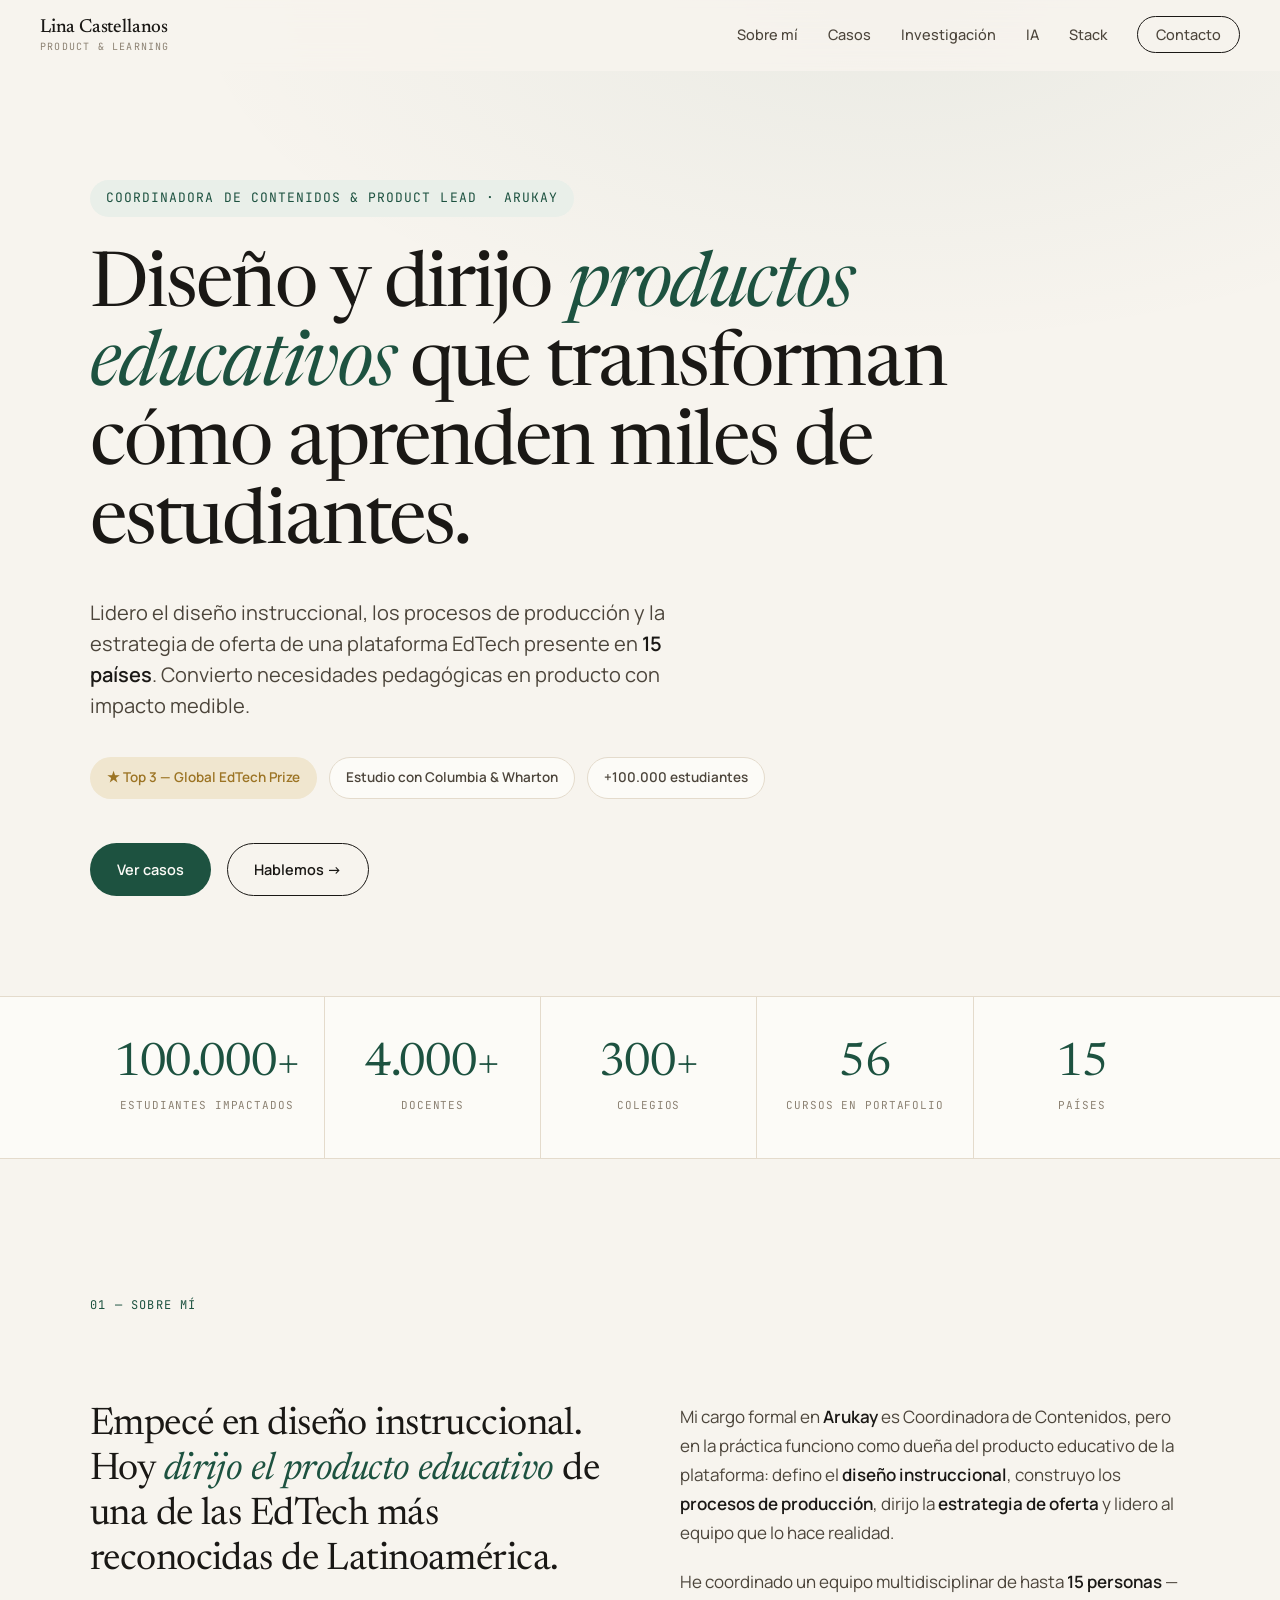
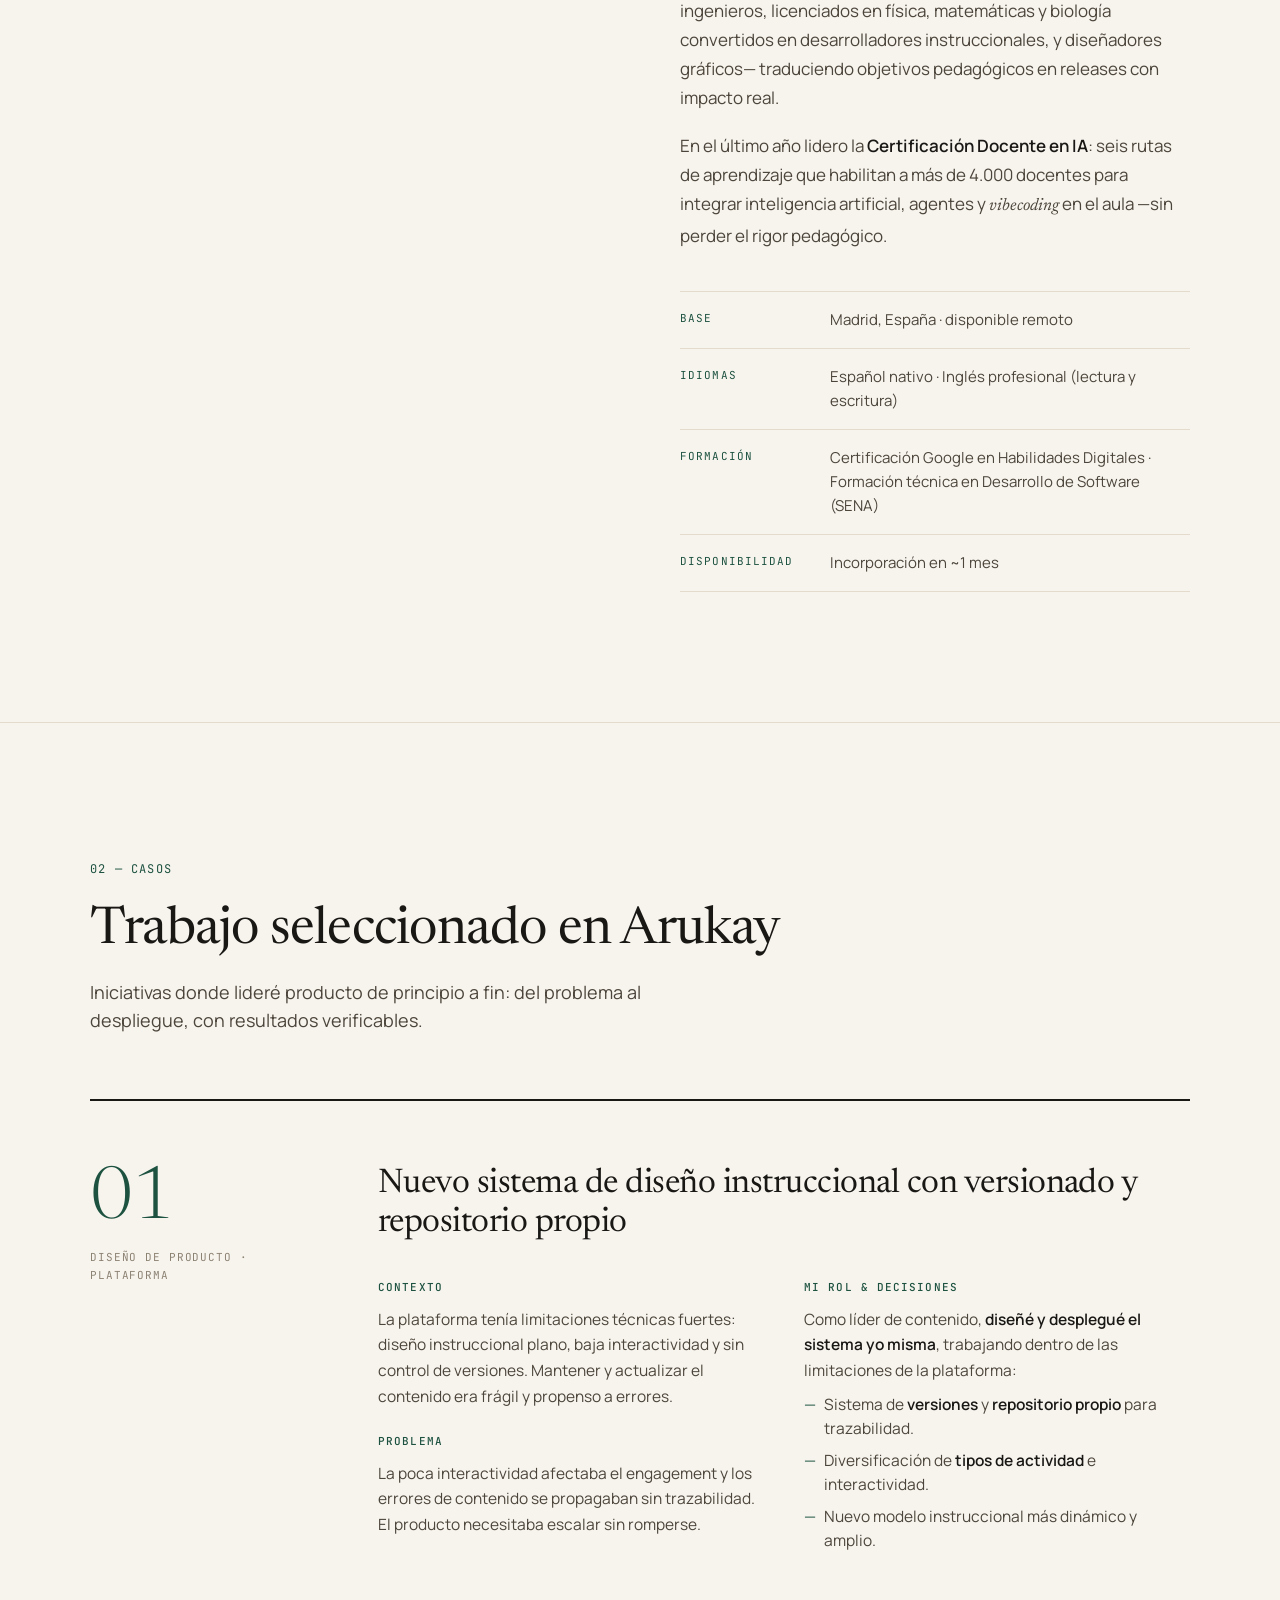
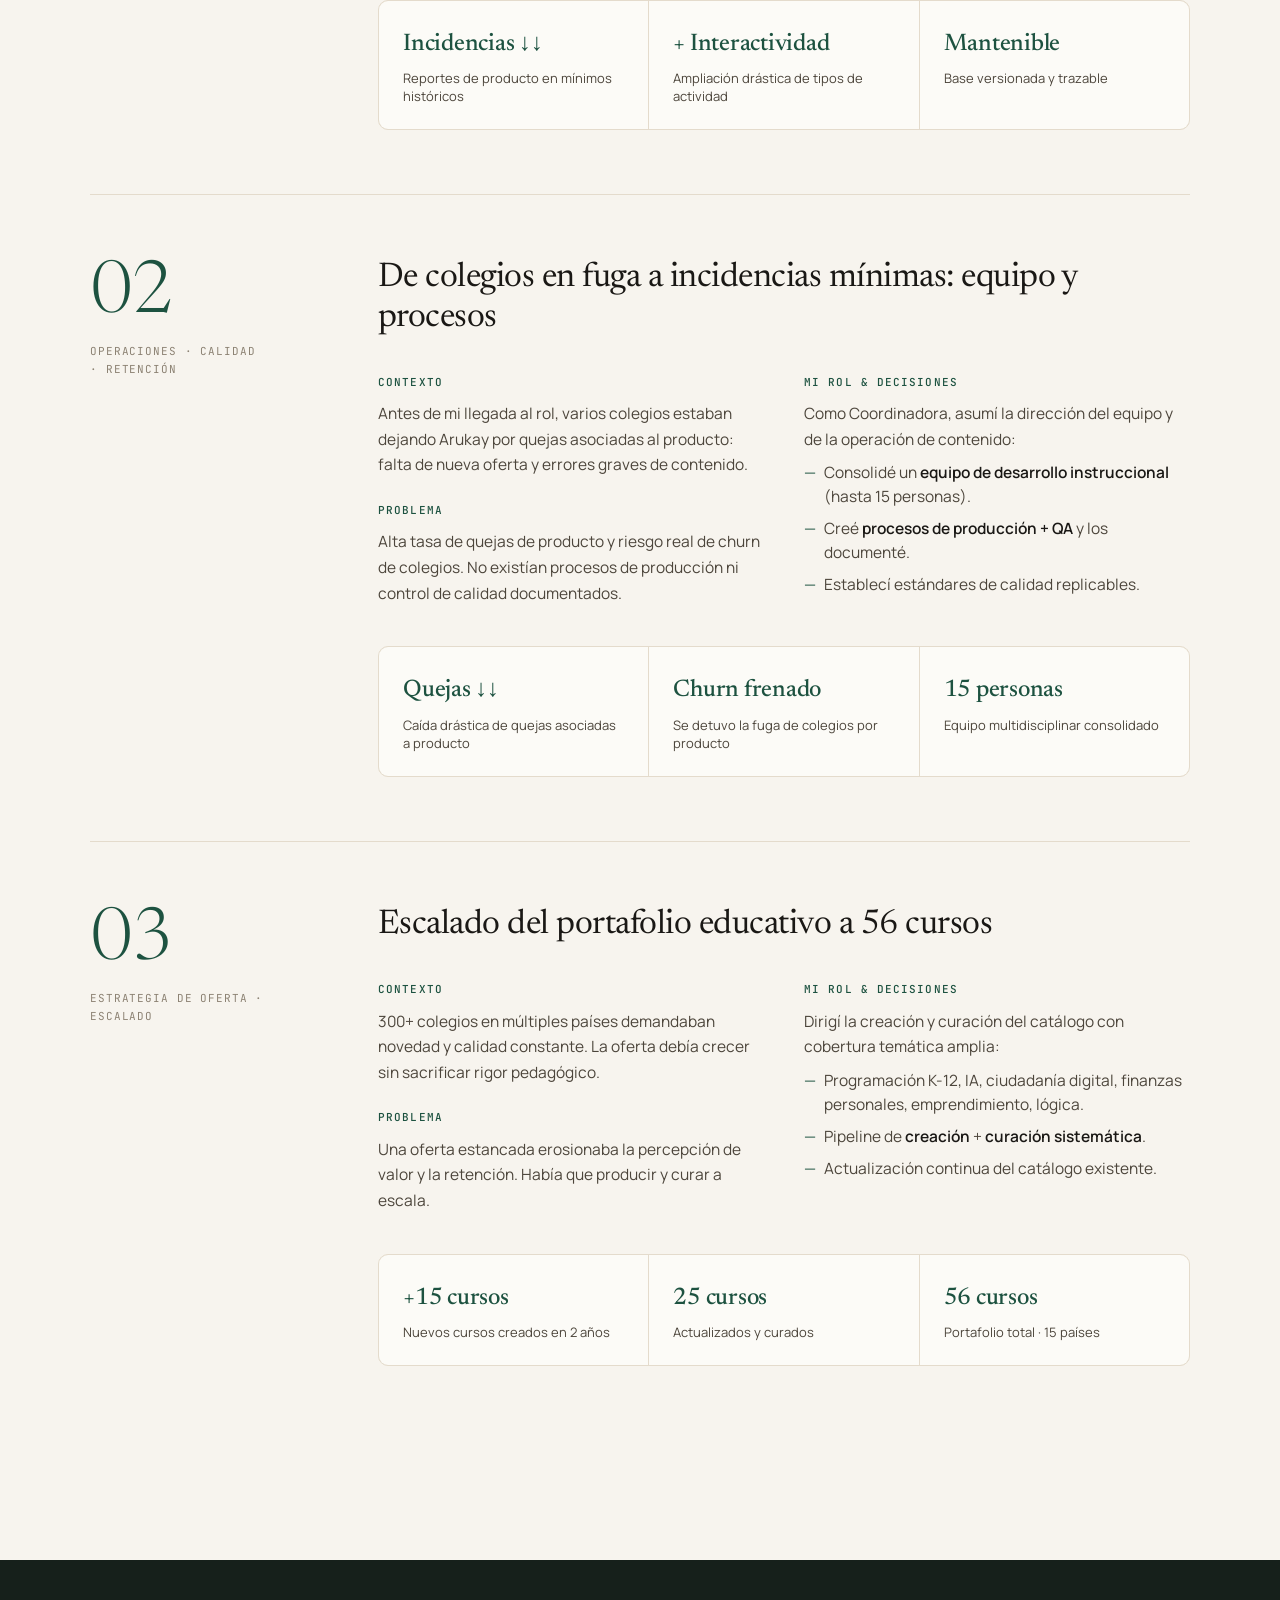
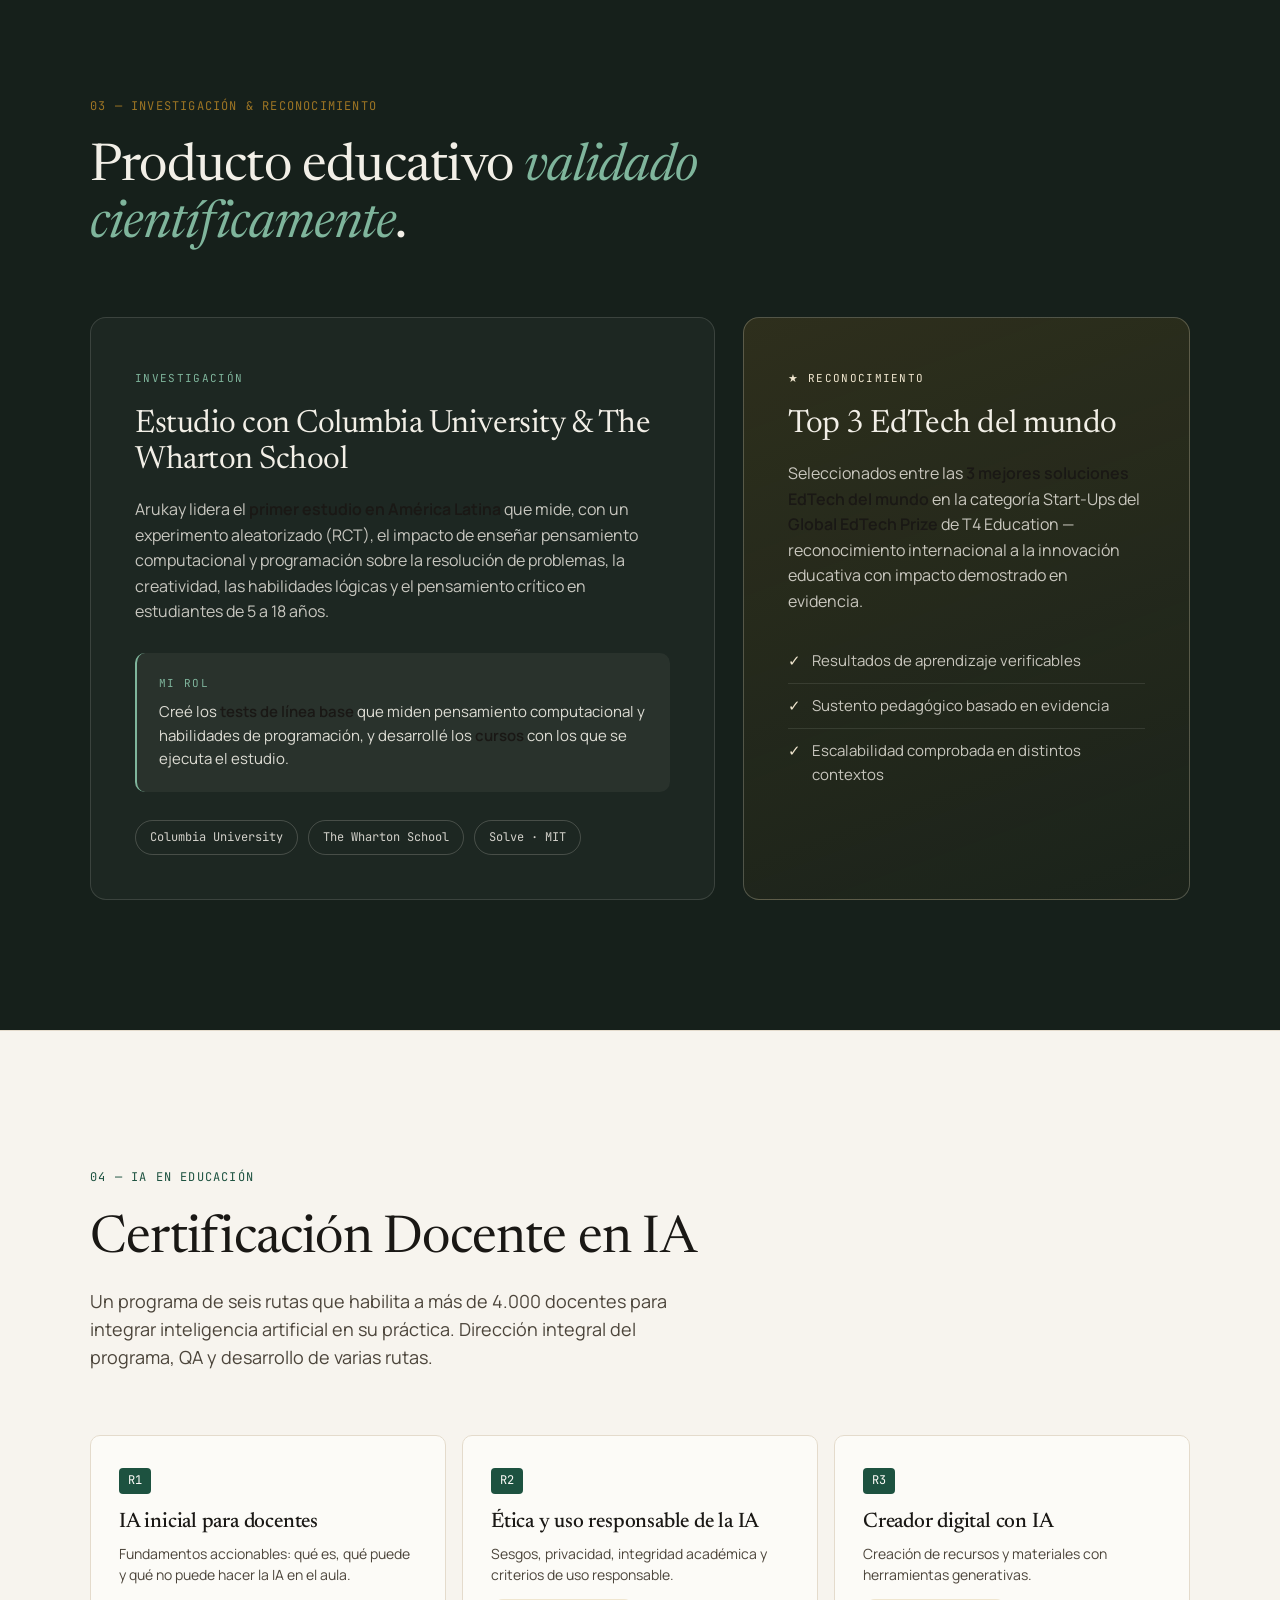
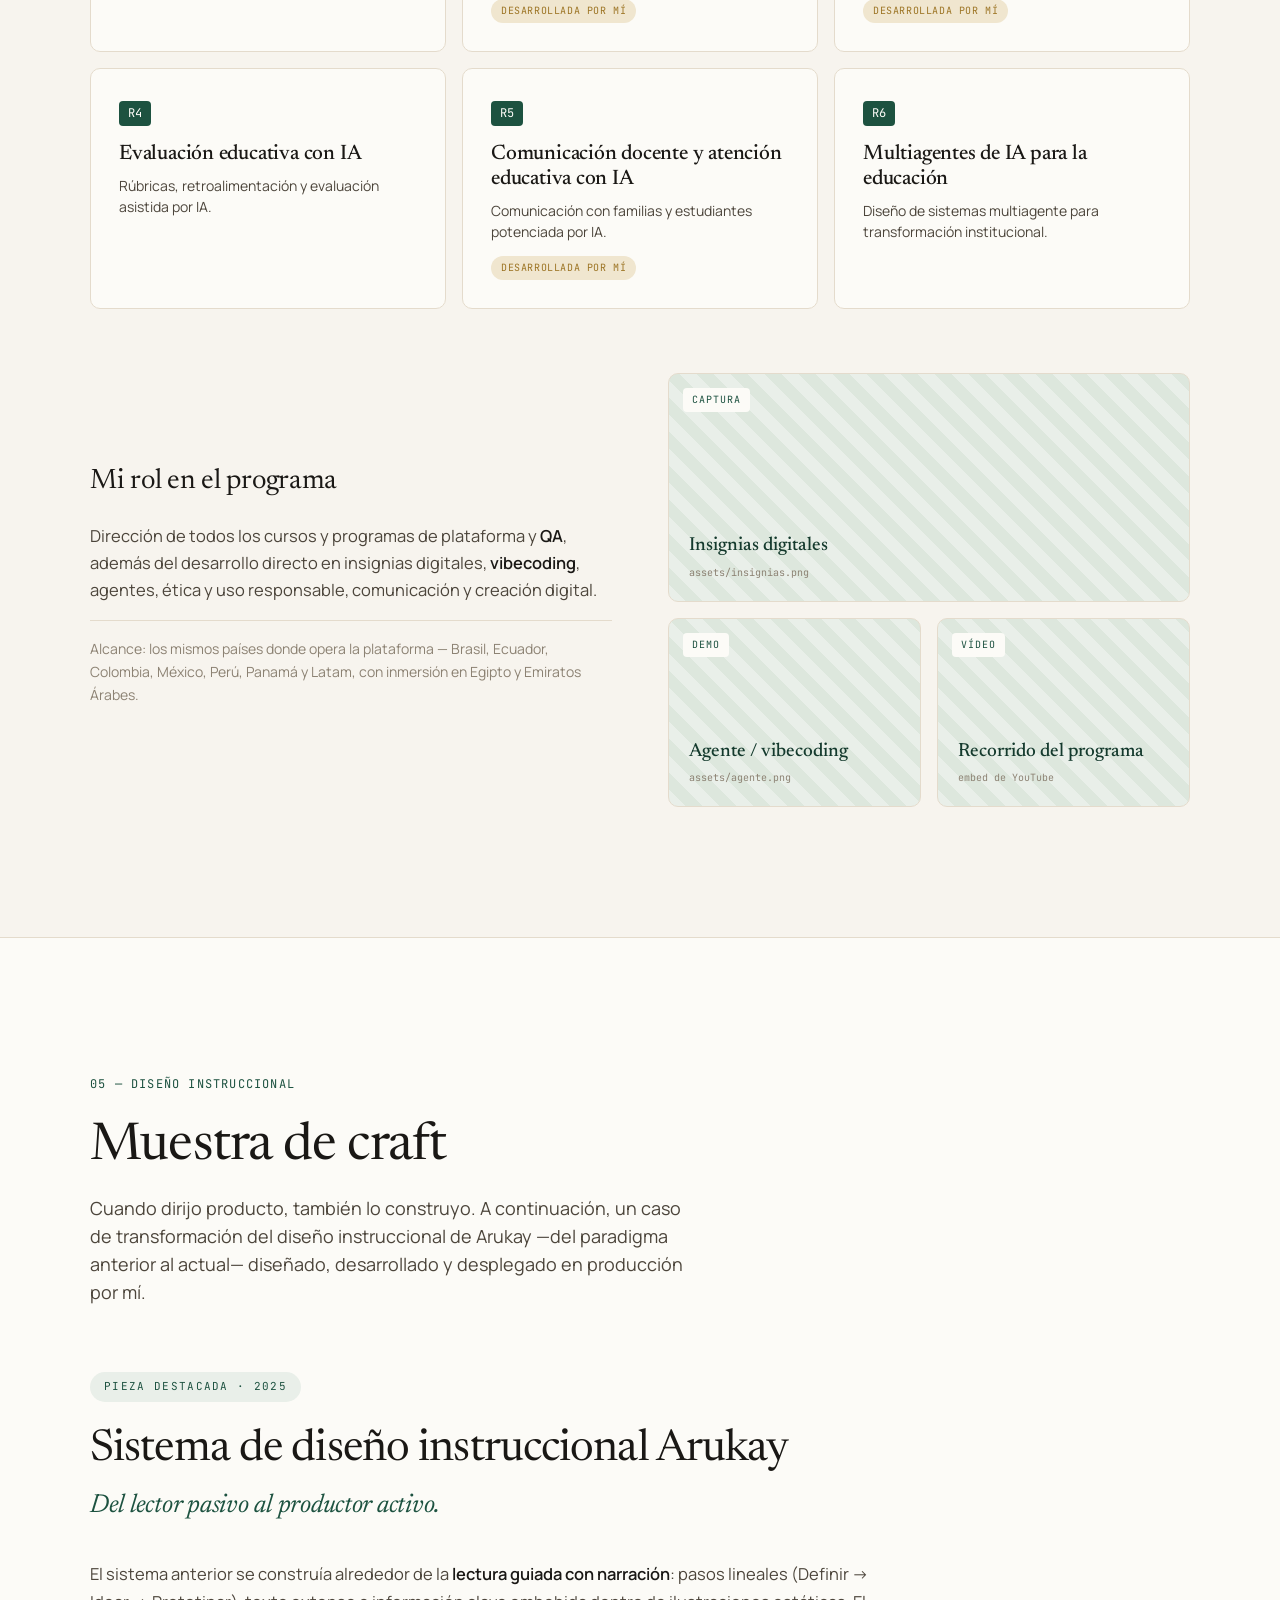
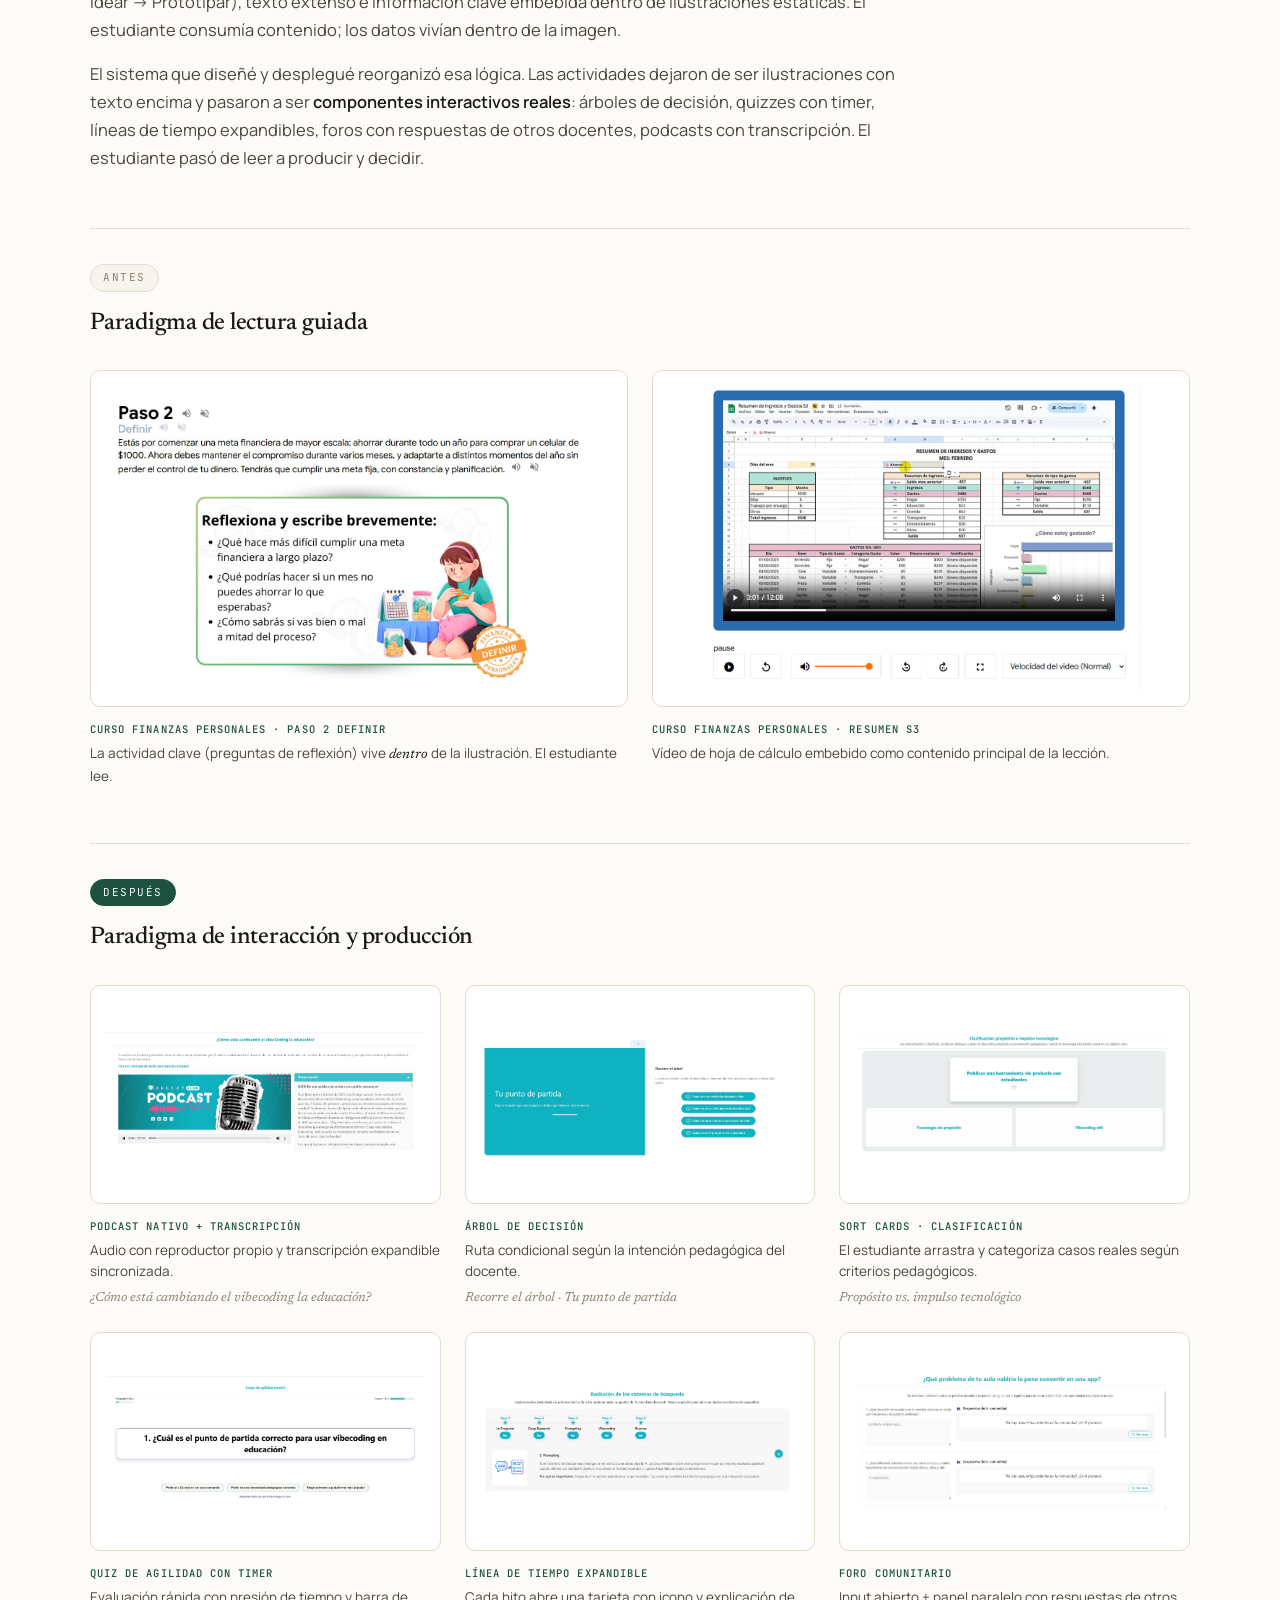
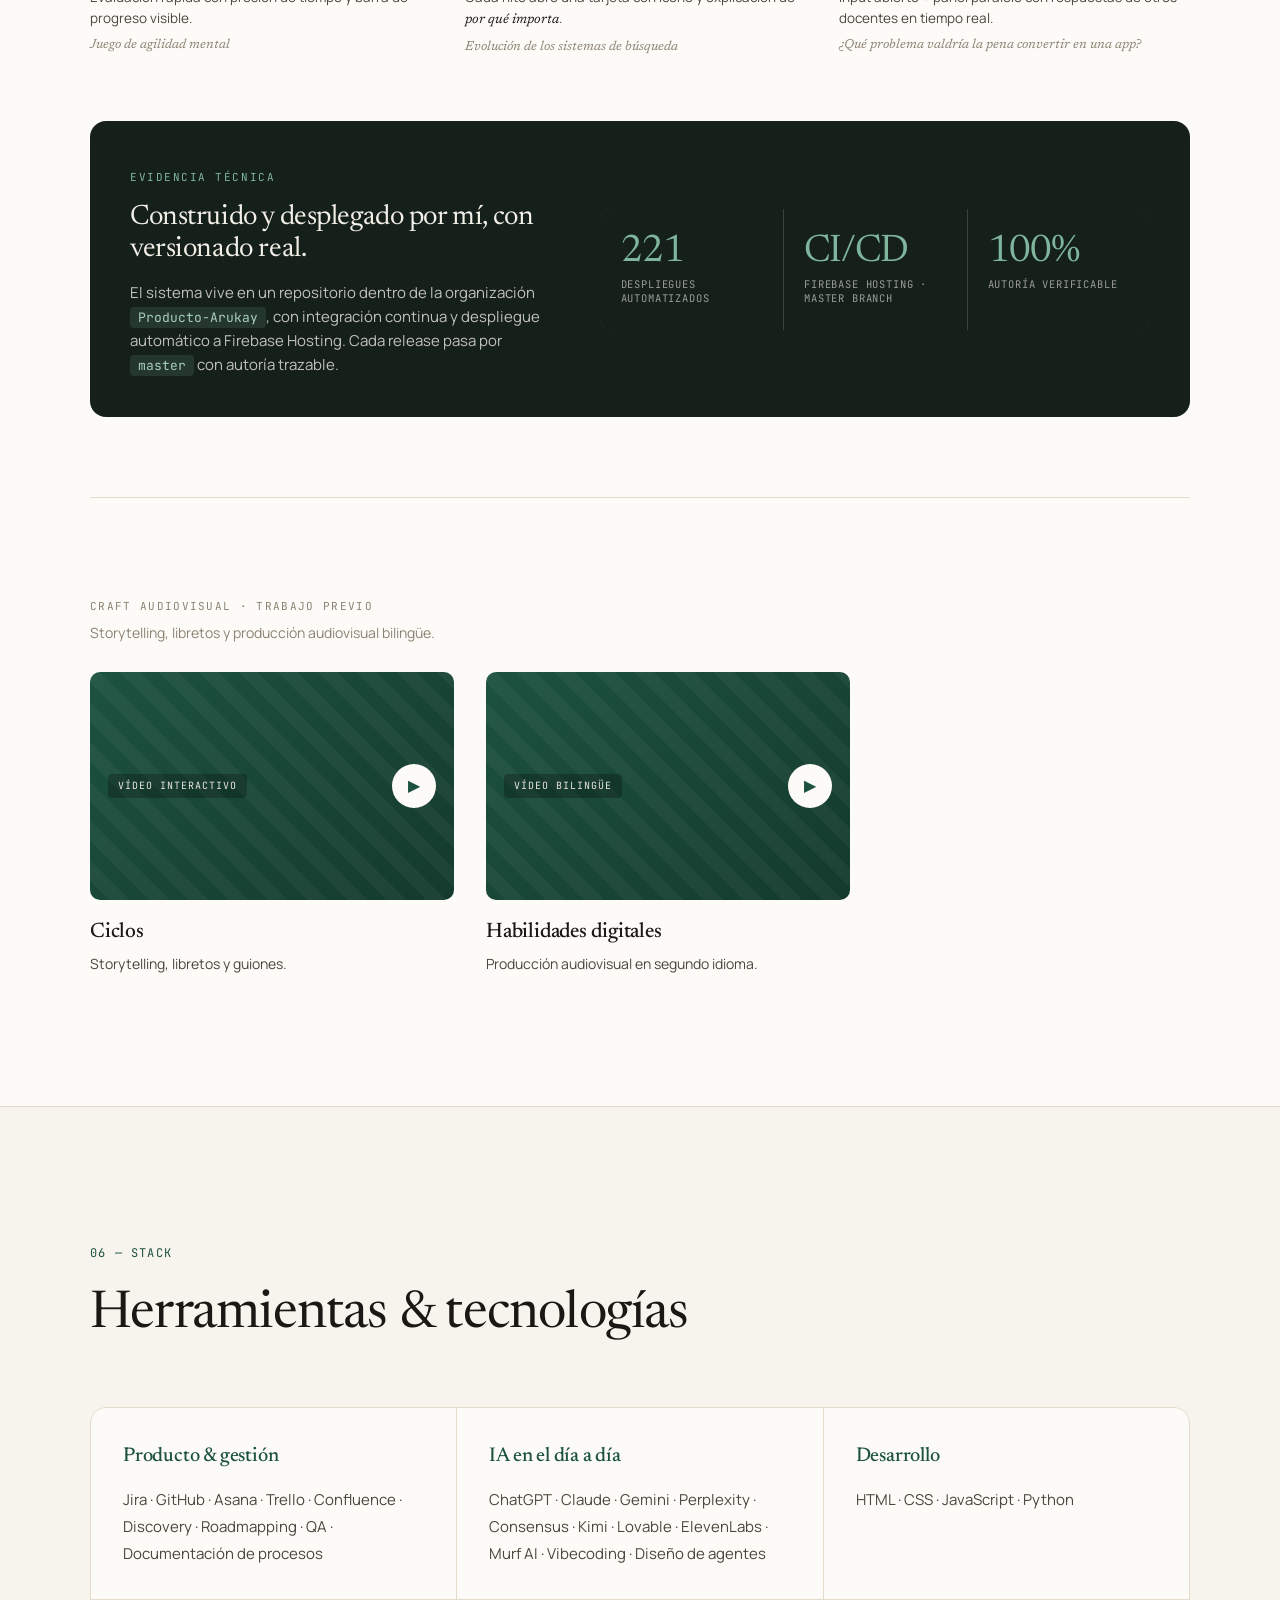
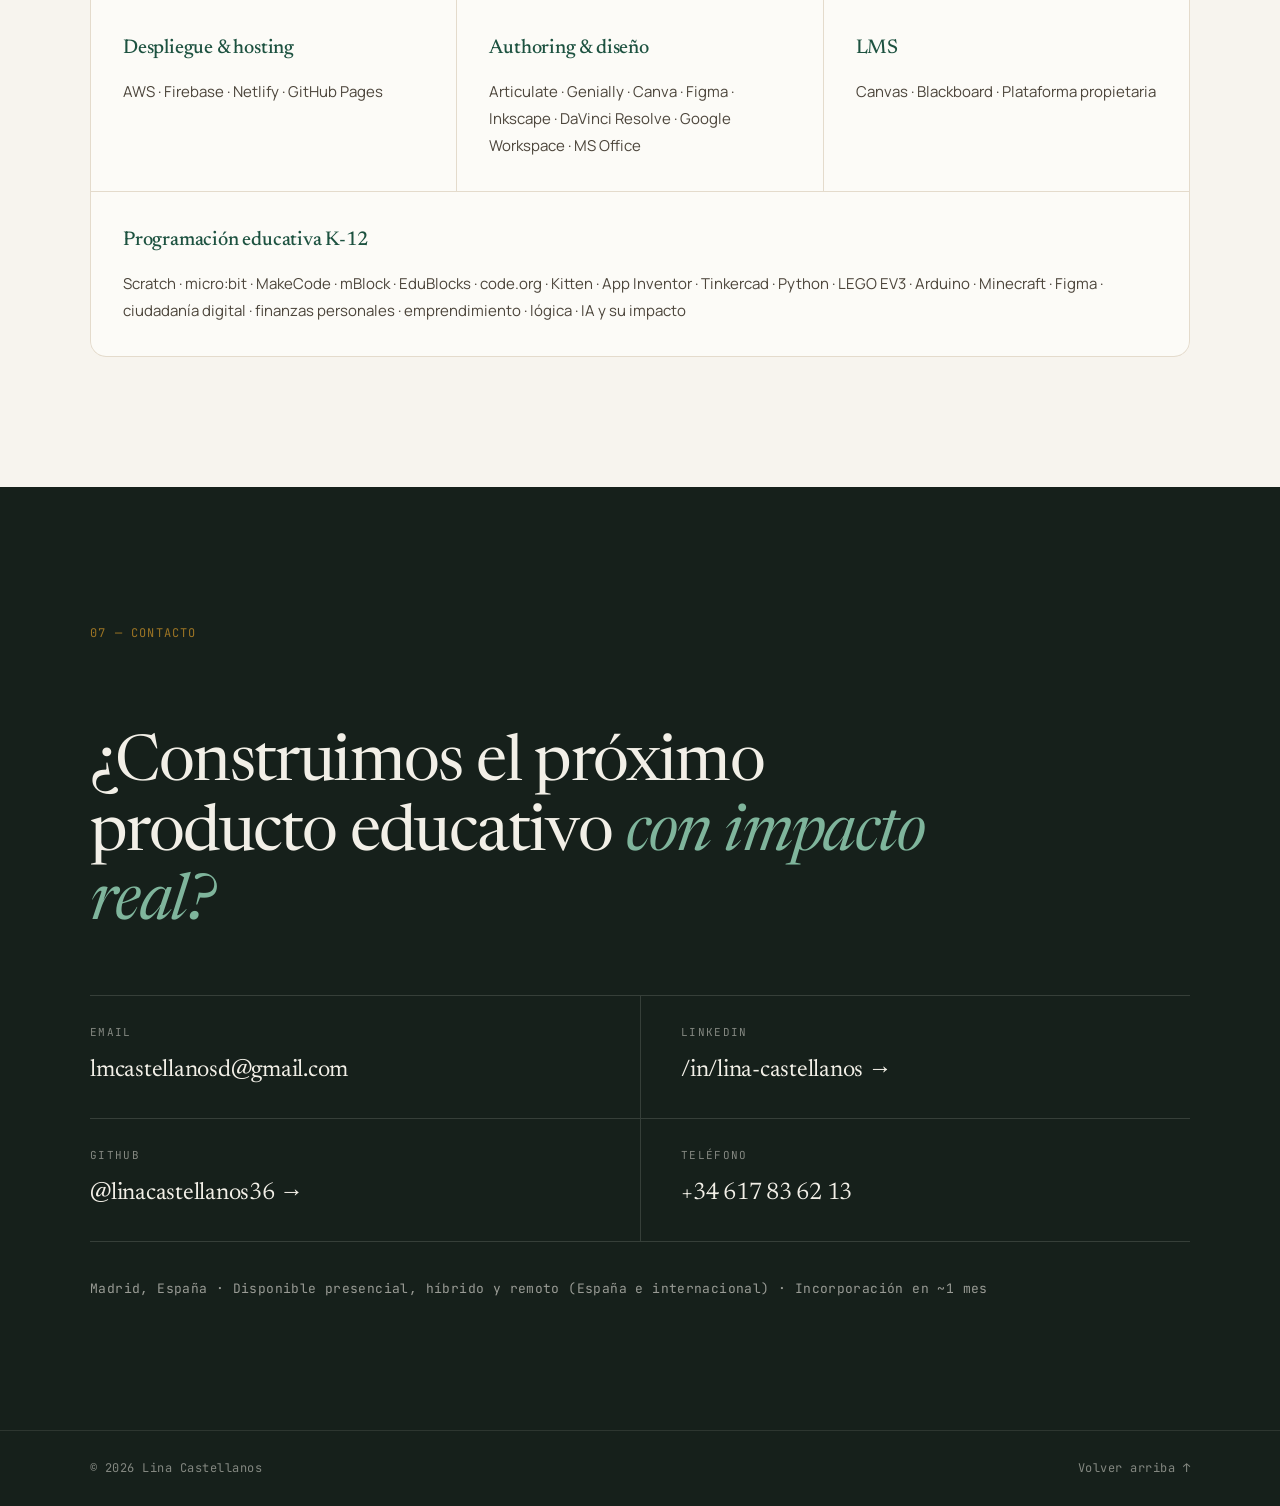
==== commit a44f65f6: "adicion_craft" ====
--- a/index.html
+++ b/index.html
@@ -496,42 +496,197 @@
         <span class="section-tag">05 — Diseño instruccional</span>
         <h2 class="section-title">Muestra de craft</h2>
         <p class="section-sub">
-          Storytelling, guionización y producción audiovisual bilingüe.
-          Una selección de mi trabajo instruccional.
+          Cuando dirijo producto, también lo construyo. A continuación,
+          un caso de transformación del diseño instruccional de Arukay
+          —del paradigma anterior al actual— diseñado, desarrollado y
+          desplegado en producción por mí.
         </p>
       </div>
 
-      <div class="archive__grid">
-        <a class="aitem" href="https://youtu.be/nk5-lw85MqQ" target="_blank" rel="noopener">
-          <div class="aitem__thumb"><span class="aitem__type">Vídeo</span><span class="aitem__play">▶</span></div>
-          <h4>Portafolio digital</h4>
-          <p>Muestra de proyectos de diseño instruccional.</p>
-        </a>
-        <a class="aitem" href="https://youtu.be/kA78CXoV-Co" target="_blank" rel="noopener">
-          <div class="aitem__thumb"><span class="aitem__type">Vídeo interactivo</span><span class="aitem__play">▶</span></div>
-          <h4>Ciclos</h4>
-          <p>Storytelling, libretos y guiones.</p>
-        </a>
-        <a class="aitem" href="https://youtu.be/KRGJ5AOQzyY" target="_blank" rel="noopener">
-          <div class="aitem__thumb"><span class="aitem__type">Vídeo interactivo</span><span class="aitem__play">▶</span></div>
-          <h4>Listas</h4>
-          <p>Storytelling, libretos y guiones.</p>
-        </a>
-        <a class="aitem" href="https://youtu.be/Mvhh0jz1nKg" target="_blank" rel="noopener">
-          <div class="aitem__thumb"><span class="aitem__type">Vídeo bilingüe</span><span class="aitem__play">▶</span></div>
-          <h4>Habilidades digitales</h4>
-          <p>Producción audiovisual en segundo idioma.</p>
-        </a>
-        <a class="aitem" href="https://drive.google.com/file/d/1pcjKgL7jbeEm2SHkyeemMhfSw4PeFoFA/view" target="_blank" rel="noopener">
-          <div class="aitem__thumb"><span class="aitem__type">Documento</span><span class="aitem__play">⬇</span></div>
-          <h4>Plan académico — IUNGO</h4>
-          <p>Diseño curricular y guion académico.</p>
-        </a>
-        <a class="aitem" href="https://drive.google.com/file/d/1FB0yJYdM6ntaPRk_sI05pNB3LAIwYzh6/view" target="_blank" rel="noopener">
-          <div class="aitem__thumb"><span class="aitem__type">Brochure</span><span class="aitem__play">⬇</span></div>
-          <h4>Portafolio comercial</h4>
-          <p>Brochure para clientes y usuarios finales.</p>
-        </a>
+      <!-- ============ FEATURED PIECE: Sistema de diseño instruccional ============ -->
+      <article class="craft-piece">
+        <header class="craft-piece__head">
+          <span class="craft-piece__pill">Pieza destacada · 2025</span>
+          <h3 class="craft-piece__title">
+            Sistema de diseño instruccional Arukay
+          </h3>
+          <p class="craft-piece__subtitle">
+            <em>Del lector pasivo al productor activo.</em>
+          </p>
+          <div class="craft-piece__intro">
+            <p>
+              El sistema anterior se construía alrededor de la
+              <strong>lectura guiada con narración</strong>: pasos
+              lineales (Definir → Idear → Prototipar), texto extenso e
+              información clave embebida dentro de ilustraciones
+              estáticas. El estudiante consumía contenido; los datos
+              vivían dentro de la imagen.
+            </p>
+            <p>
+              El sistema que diseñé y desplegué reorganizó esa lógica.
+              Las actividades dejaron de ser ilustraciones con texto
+              encima y pasaron a ser <strong>componentes interactivos
+              reales</strong>: árboles de decisión, quizzes con timer,
+              líneas de tiempo expandibles, foros con respuestas de
+              otros docentes, podcasts con transcripción. El estudiante
+              pasó de leer a producir y decidir.
+            </p>
+          </div>
+        </header>
+
+        <!-- ANTES -->
+        <div class="phase-head">
+          <span class="phase-head__tag">Antes</span>
+          <h4 class="phase-head__title">Paradigma de lectura guiada</h4>
+        </div>
+        <div class="shots-before">
+          <figure class="shot">
+            <div class="shot__frame"><img src="assets/idc-antes-01-finanzas-paso2.png"
+                 alt="Captura del paso 2 — Definir, curso de Finanzas Personales. Información clave embebida en una ilustración."
+                 loading="lazy" /></div>
+            <figcaption class="shot__cap">
+              <span class="shot__cap-label">Curso Finanzas Personales · Paso 2 Definir</span>
+              La actividad clave (preguntas de reflexión) vive
+              <em>dentro</em> de la ilustración. El estudiante lee.
+            </figcaption>
+          </figure>
+          <figure class="shot">
+            <div class="shot__frame"><img src="assets/idc-antes-02-sheets-resumen.png"
+                 alt="Vídeo embebido mostrando una hoja de cálculo de resumen de ingresos y gastos."
+                 loading="lazy" /></div>
+            <figcaption class="shot__cap">
+              <span class="shot__cap-label">Curso Finanzas Personales · Resumen S3</span>
+              Vídeo de hoja de cálculo embebido como contenido
+              principal de la lección.
+            </figcaption>
+          </figure>
+        </div>
+
+        <!-- DESPUÉS -->
+        <div class="phase-head">
+          <span class="phase-head__tag phase-head__tag--accent">Después</span>
+          <h4 class="phase-head__title">Paradigma de interacción y producción</h4>
+        </div>
+        <div class="shots-after">
+          <figure class="shot">
+            <div class="shot__frame"><img src="assets/idc-despues-01-podcast.png"
+                 alt="Componente de podcast con reproductor y transcripción sincronizada."
+                 loading="lazy" /></div>
+            <figcaption class="shot__cap">
+              <span class="shot__cap-label">Podcast nativo + transcripción</span>
+              Audio con reproductor propio y transcripción expandible
+              sincronizada.
+              <span class="shot__cap-internal">¿Cómo está cambiando el vibecoding la educación?</span>
+            </figcaption>
+          </figure>
+          <figure class="shot">
+            <div class="shot__frame"><img src="assets/idc-despues-02-arbol-decision.png"
+                 alt="Árbol de decisión con tarjetas seleccionables según el punto de partida del docente."
+                 loading="lazy" /></div>
+            <figcaption class="shot__cap">
+              <span class="shot__cap-label">Árbol de decisión</span>
+              Ruta condicional según la intención pedagógica del docente.
+              <span class="shot__cap-internal">Recorre el árbol · Tu punto de partida</span>
+            </figcaption>
+          </figure>
+          <figure class="shot">
+            <div class="shot__frame"><img src="assets/idc-despues-03-sort-cards.png"
+                 alt="Componente de tarjetas para clasificar entre dos categorías."
+                 loading="lazy" /></div>
+            <figcaption class="shot__cap">
+              <span class="shot__cap-label">Sort cards · clasificación</span>
+              El estudiante arrastra y categoriza casos reales según
+              criterios pedagógicos.
+              <span class="shot__cap-internal">Propósito vs. impulso tecnológico</span>
+            </figcaption>
+          </figure>
+          <figure class="shot">
+            <div class="shot__frame"><img src="assets/idc-despues-04-agility-quiz.png"
+                 alt="Quiz con temporizador y barra de progreso."
+                 loading="lazy" /></div>
+            <figcaption class="shot__cap">
+              <span class="shot__cap-label">Quiz de agilidad con timer</span>
+              Evaluación rápida con presión de tiempo y barra de
+              progreso visible.
+              <span class="shot__cap-internal">Juego de agilidad mental</span>
+            </figcaption>
+          </figure>
+          <figure class="shot">
+            <div class="shot__frame"><img src="assets/idc-despues-05-linea-tiempo.png"
+                 alt="Línea de tiempo interactiva con pasos expandibles."
+                 loading="lazy" /></div>
+            <figcaption class="shot__cap">
+              <span class="shot__cap-label">Línea de tiempo expandible</span>
+              Cada hito abre una tarjeta con icono y explicación de
+              <em>por qué importa</em>.
+              <span class="shot__cap-internal">Evolución de los sistemas de búsqueda</span>
+            </figcaption>
+          </figure>
+          <figure class="shot">
+            <div class="shot__frame"><img src="assets/idc-despues-06-foro.png"
+                 alt="Foro comunitario con preguntas abiertas y respuestas de otros docentes en paralelo."
+                 loading="lazy" /></div>
+            <figcaption class="shot__cap">
+              <span class="shot__cap-label">Foro comunitario</span>
+              Input abierto + panel paralelo con respuestas de otros
+              docentes en tiempo real.
+              <span class="shot__cap-internal">¿Qué problema valdría la pena convertir en una app?</span>
+            </figcaption>
+          </figure>
+        </div>
+
+        <!-- EVIDENCIA TÉCNICA -->
+        <div class="tech-evidence">
+          <div class="tech-evidence__intro-col">
+            <span class="tech-evidence__kicker">Evidencia técnica</span>
+            <h4 class="tech-evidence__title">
+              Construido y desplegado por mí, con versionado real.
+            </h4>
+            <p class="tech-evidence__body">
+              El sistema vive en un repositorio dentro de la
+              organización <span class="mono">Producto-Arukay</span>, con
+              integración continua y despliegue automático a Firebase
+              Hosting. Cada release pasa por <span class="mono">master</span>
+              con autoría trazable.
+            </p>
+          </div>
+          <div class="tech-evidence__stats">
+            <div class="tech-stat">
+              <span class="tech-stat__v">221</span>
+              <span class="tech-stat__l">Despliegues automatizados</span>
+            </div>
+            <div class="tech-stat">
+              <span class="tech-stat__v">CI/CD</span>
+              <span class="tech-stat__l">Firebase Hosting · master branch</span>
+            </div>
+            <div class="tech-stat">
+              <span class="tech-stat__v">100%</span>
+              <span class="tech-stat__l">Autoría verificable</span>
+            </div>
+          </div>
+        </div>
+      </article>
+
+      <!-- ============ SUB-BLOCK: Craft audiovisual previo ============ -->
+      <div class="archive-sub">
+        <div class="archive-sub__head">
+          <span class="archive-sub__tag">Craft audiovisual · trabajo previo</span>
+          <p class="archive-sub__sub">
+            Storytelling, libretos y producción audiovisual bilingüe.
+          </p>
+        </div>
+        <div class="archive-sub__grid">
+          <a class="aitem" href="https://youtu.be/kA78CXoV-Co" target="_blank" rel="noopener">
+            <div class="aitem__thumb"><span class="aitem__type">Vídeo interactivo</span><span class="aitem__play">▶</span></div>
+            <h4>Ciclos</h4>
+            <p>Storytelling, libretos y guiones.</p>
+          </a>
+          <a class="aitem" href="https://youtu.be/Mvhh0jz1nKg" target="_blank" rel="noopener">
+            <div class="aitem__thumb"><span class="aitem__type">Vídeo bilingüe</span><span class="aitem__play">▶</span></div>
+            <h4>Habilidades digitales</h4>
+            <p>Producción audiovisual en segundo idioma.</p>
+          </a>
+        </div>
       </div>
     </div>
   </section>
--- a/styles.css
+++ b/styles.css
@@ -659,3 +659,251 @@
   *,*::before,*::after { animation-duration: .01ms !important; transition-duration: .01ms !important; }
   html { scroll-behavior: auto; }
 }
+
+/* ===========================================================
+   ARCHIVE — featured craft piece (sistema de diseño instruccional)
+   =========================================================== */
+.craft-piece {
+  margin-bottom: 80px;
+  padding-bottom: 80px;
+  border-bottom: 1px solid var(--line);
+}
+.craft-piece__head { max-width: 820px; margin-bottom: 48px; }
+.craft-piece__pill {
+  display: inline-block;
+  font-family: var(--mono);
+  font-size: 11px;
+  letter-spacing: 0.12em;
+  text-transform: uppercase;
+  color: var(--accent);
+  padding: 6px 14px;
+  background: var(--accent-soft);
+  border-radius: 100px;
+  margin-bottom: 24px;
+}
+.craft-piece__title {
+  font-family: var(--display);
+  font-size: clamp(28px, 3.8vw, 44px);
+  line-height: 1.1;
+  font-weight: 400;
+  letter-spacing: -0.02em;
+  color: var(--ink);
+  margin-bottom: 12px;
+}
+.craft-piece__subtitle {
+  font-family: var(--display);
+  font-size: clamp(20px, 2.2vw, 26px);
+  color: var(--accent);
+  margin-bottom: 32px;
+  letter-spacing: -0.01em;
+}
+.craft-piece__subtitle em { font-style: italic; }
+.craft-piece__intro p {
+  font-size: 16.5px;
+  line-height: 1.7;
+  color: var(--ink-soft);
+  margin-bottom: 16px;
+}
+.craft-piece__intro p strong { color: var(--ink); }
+
+/* Phase headers (Antes / Después) */
+.phase-head {
+  margin: 56px 0 28px;
+  padding-top: 32px;
+  border-top: 1px solid var(--line);
+}
+.phase-head__tag {
+  display: inline-block;
+  font-family: var(--mono);
+  font-size: 11px;
+  letter-spacing: 0.14em;
+  text-transform: uppercase;
+  color: var(--muted);
+  padding: 4px 12px;
+  border: 1px solid var(--line);
+  border-radius: 100px;
+  margin-bottom: 12px;
+  background: var(--bg);
+}
+.phase-head__tag--accent {
+  color: var(--surface);
+  background: var(--accent);
+  border-color: var(--accent);
+}
+.phase-head__title {
+  font-family: var(--display);
+  font-size: 24px;
+  font-weight: 500;
+  letter-spacing: -0.01em;
+  color: var(--ink);
+}
+
+/* Grids de capturas */
+.shots-before { display: grid; grid-template-columns: repeat(2, 1fr); gap: 24px; }
+.shots-after  { display: grid; grid-template-columns: repeat(3, 1fr); gap: 24px; }
+
+.shot { display: flex; flex-direction: column; }
+.shot__frame {
+  width: 100%;
+  aspect-ratio: 16 / 10;
+  border-radius: var(--r-md);
+  border: 1px solid var(--line);
+  background: #FFFFFF;
+  padding: 14px;
+  display: flex;
+  align-items: center;
+  justify-content: center;
+  overflow: hidden;
+  transition: transform 0.4s ease, box-shadow 0.4s ease;
+}
+.shot:hover .shot__frame {
+  transform: translateY(-3px);
+  box-shadow: 0 14px 32px rgba(29, 82, 64, 0.10);
+}
+.shot__frame img {
+  max-width: 100%;
+  max-height: 100%;
+  width: auto;
+  height: auto;
+  object-fit: contain;
+  display: block;
+  border-radius: var(--r-sm);
+}
+.shot__cap {
+  margin-top: 14px;
+  font-size: 13.5px;
+  line-height: 1.55;
+  color: var(--ink-soft);
+}
+.shot__cap-label {
+  display: block;
+  font-family: var(--mono);
+  font-size: 10.5px;
+  letter-spacing: 0.1em;
+  text-transform: uppercase;
+  color: var(--accent);
+  margin-bottom: 6px;
+  font-weight: 500;
+}
+.shot__cap em { color: var(--ink); font-style: italic; }
+.shot__cap-internal {
+  display: block;
+  margin-top: 6px;
+  font-family: var(--display);
+  font-style: italic;
+  font-size: 13px;
+  color: var(--muted);
+}
+
+/* Evidencia técnica */
+.tech-evidence {
+  margin-top: 64px;
+  padding: 40px;
+  background: var(--dark);
+  color: var(--dark-text);
+  border-radius: var(--r-lg);
+  display: grid;
+  grid-template-columns: 1fr 1.3fr;
+  gap: 48px;
+  align-items: center;
+}
+.tech-evidence__kicker {
+  display: inline-block;
+  font-family: var(--mono);
+  font-size: 11px;
+  letter-spacing: 0.14em;
+  text-transform: uppercase;
+  color: #7FB59C;
+  margin-bottom: 14px;
+}
+.tech-evidence__title {
+  font-family: var(--display);
+  font-size: clamp(22px, 2.4vw, 28px);
+  font-weight: 400;
+  line-height: 1.15;
+  letter-spacing: -0.015em;
+  margin-bottom: 16px;
+  color: var(--dark-text);
+}
+.tech-evidence__body {
+  font-size: 15px;
+  line-height: 1.6;
+  color: rgba(242, 239, 231, 0.78);
+}
+.tech-evidence__body .mono {
+  font-family: var(--mono);
+  font-size: 13px;
+  padding: 2px 8px;
+  border-radius: var(--r-sm);
+  background: rgba(127, 181, 156, 0.14);
+  color: #A8D0BE;
+}
+.tech-evidence__stats {
+  display: grid;
+  grid-template-columns: repeat(3, 1fr);
+  gap: 1px;
+  background: rgba(242, 239, 231, 0.16);
+  border-radius: var(--r-md);
+  overflow: hidden;
+}
+.tech-stat {
+  background: var(--dark);
+  padding: 24px 20px;
+}
+.tech-stat__v {
+  display: block;
+  font-family: var(--display);
+  font-size: clamp(28px, 3vw, 38px);
+  font-weight: 400;
+  letter-spacing: -0.025em;
+  color: #7FB59C;
+  margin-bottom: 6px;
+  line-height: 1;
+}
+.tech-stat__l {
+  display: block;
+  font-family: var(--mono);
+  font-size: 10.5px;
+  letter-spacing: 0.08em;
+  text-transform: uppercase;
+  color: rgba(242, 239, 231, 0.6);
+  line-height: 1.4;
+}
+
+/* Sub-bloque craft audiovisual */
+.archive-sub { padding-top: 12px; }
+.archive-sub__head { margin-bottom: 28px; }
+.archive-sub__tag {
+  display: inline-block;
+  font-family: var(--mono);
+  font-size: 11px;
+  letter-spacing: 0.12em;
+  text-transform: uppercase;
+  color: var(--muted);
+  margin-bottom: 6px;
+}
+.archive-sub__sub { font-size: 14px; color: var(--muted); }
+.archive-sub__grid {
+  display: grid;
+  grid-template-columns: repeat(2, 1fr);
+  gap: 32px;
+  max-width: 760px;
+}
+
+/* Responsive — craft piece */
+@media (max-width: 980px) {
+  .shots-before { grid-template-columns: 1fr; }
+  .shots-after  { grid-template-columns: repeat(2, 1fr); }
+  .tech-evidence {
+    grid-template-columns: 1fr;
+    padding: 28px;
+    gap: 28px;
+  }
+  .tech-evidence__stats { grid-template-columns: repeat(3, 1fr); }
+}
+@media (max-width: 560px) {
+  .shots-after { grid-template-columns: 1fr; }
+  .tech-evidence__stats { grid-template-columns: 1fr; }
+  .archive-sub__grid { grid-template-columns: 1fr; }
+  .craft-piece { margin-bottom: 56px; padding-bottom: 56px; }
+}
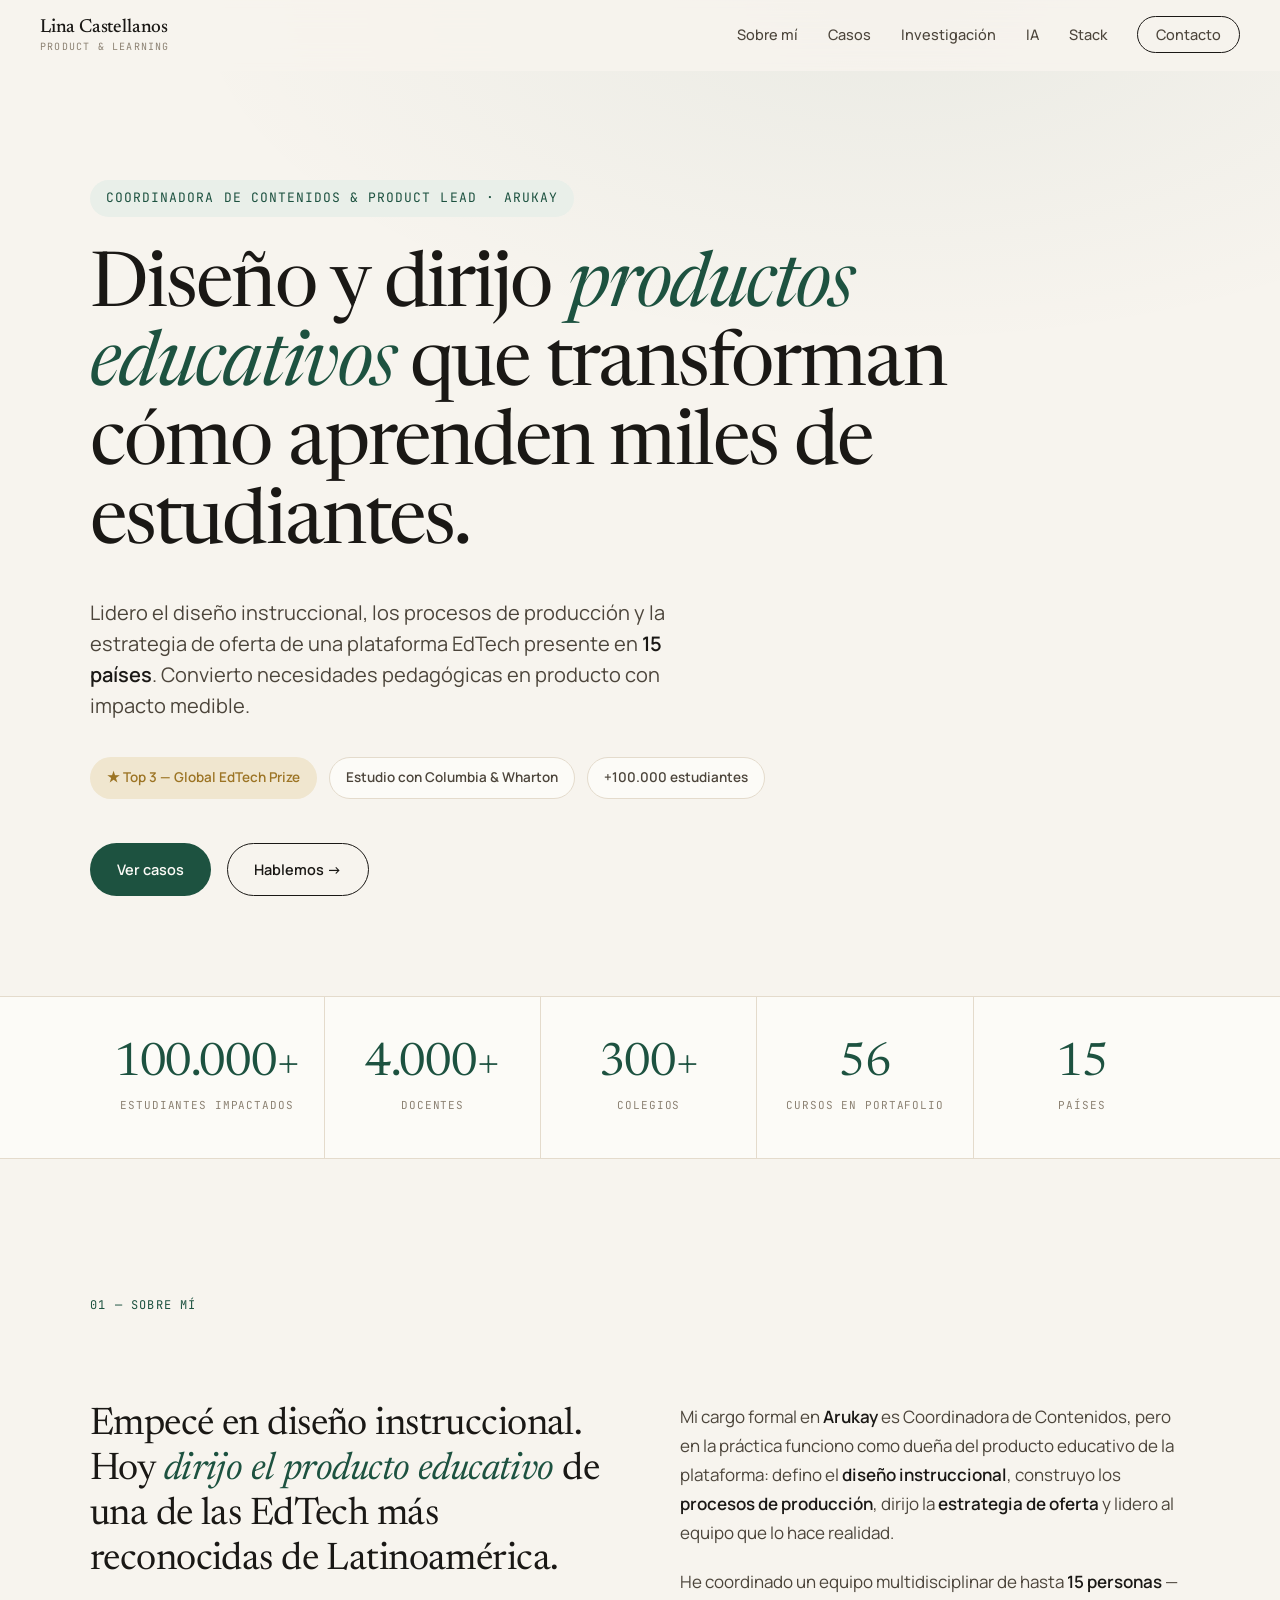
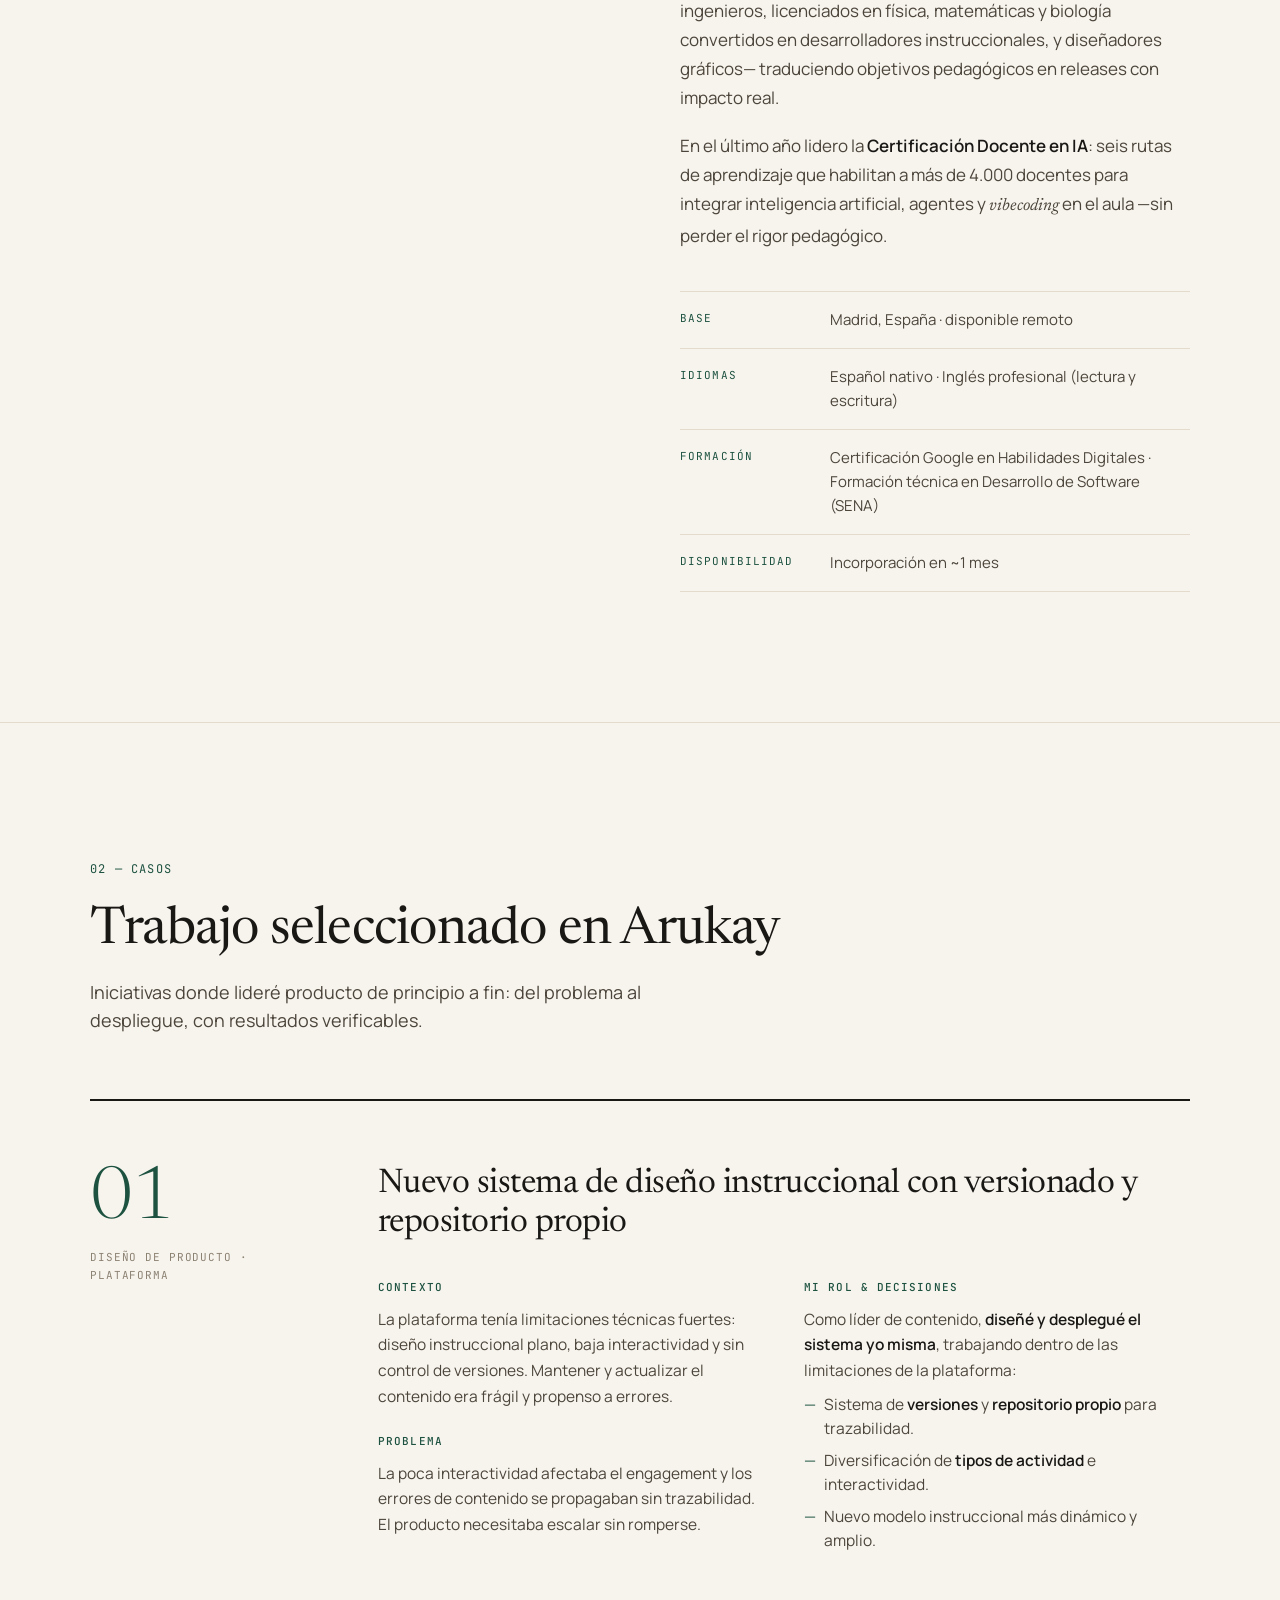
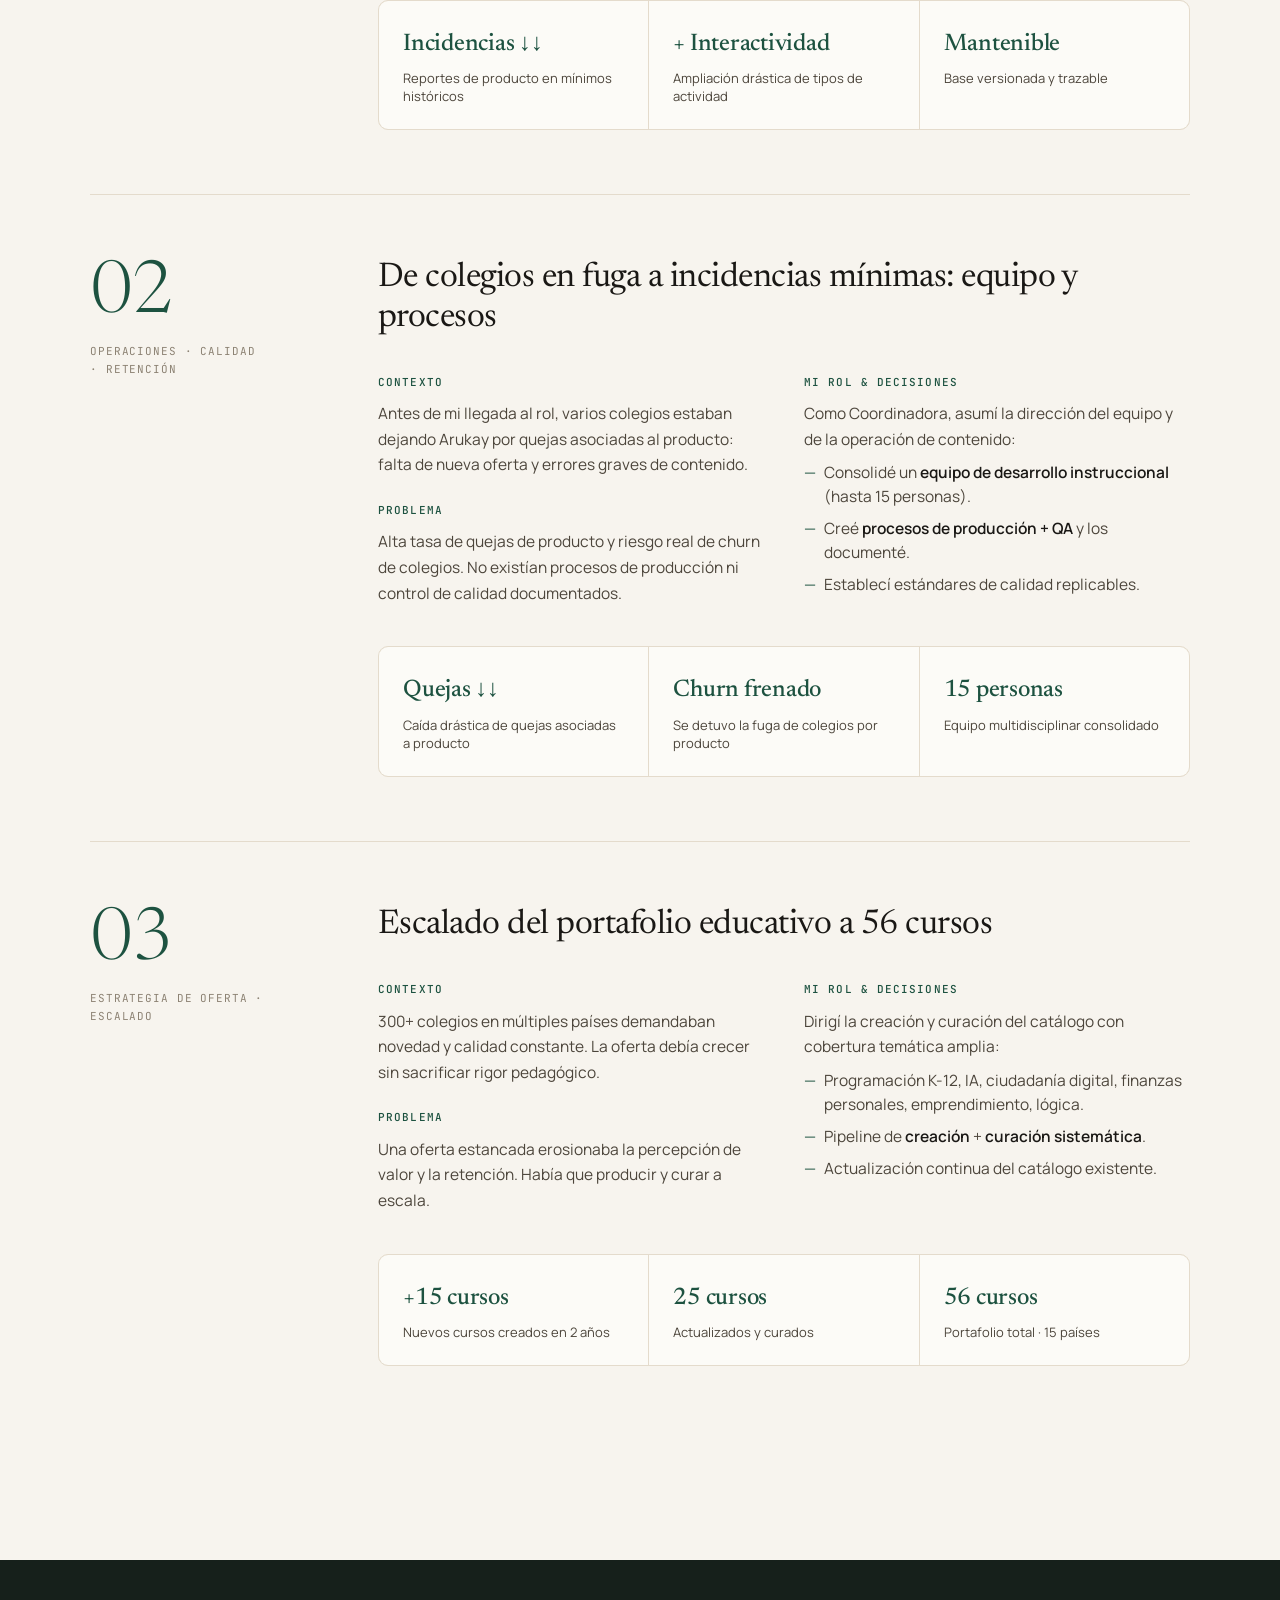
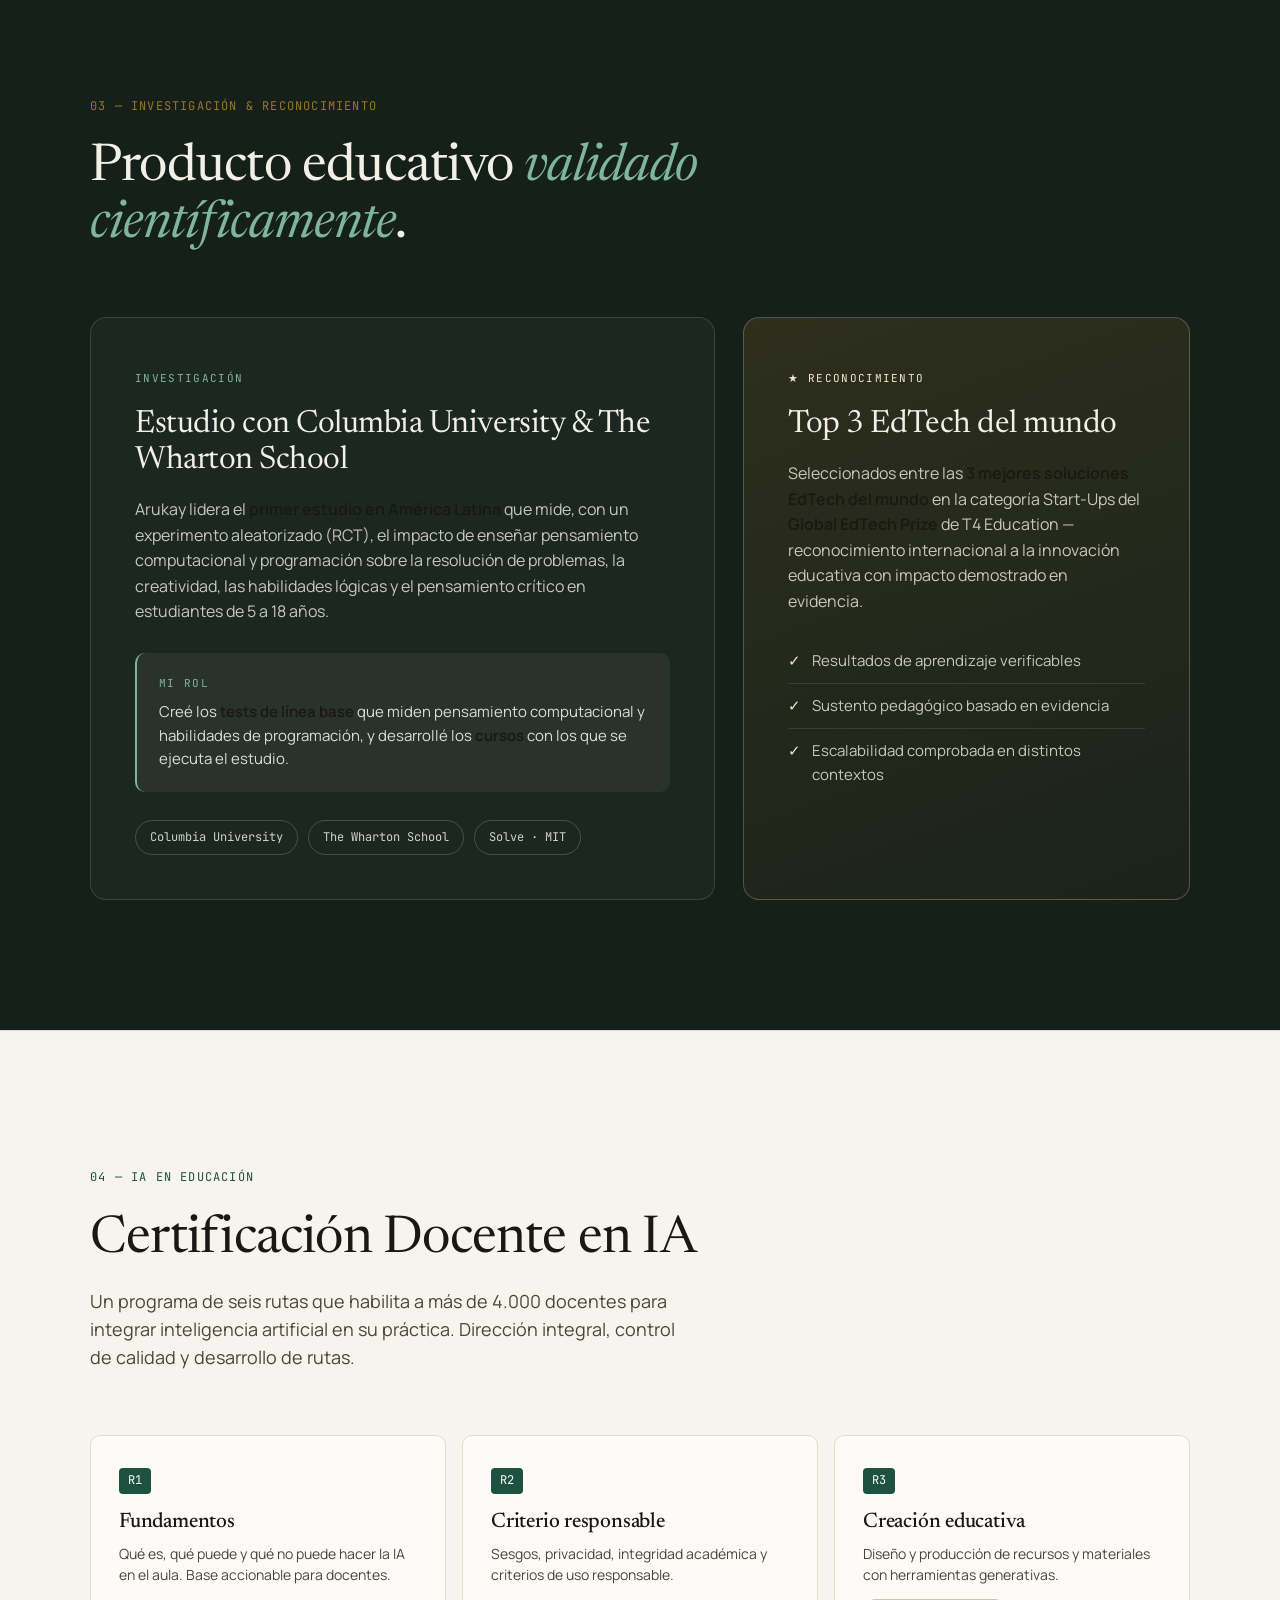
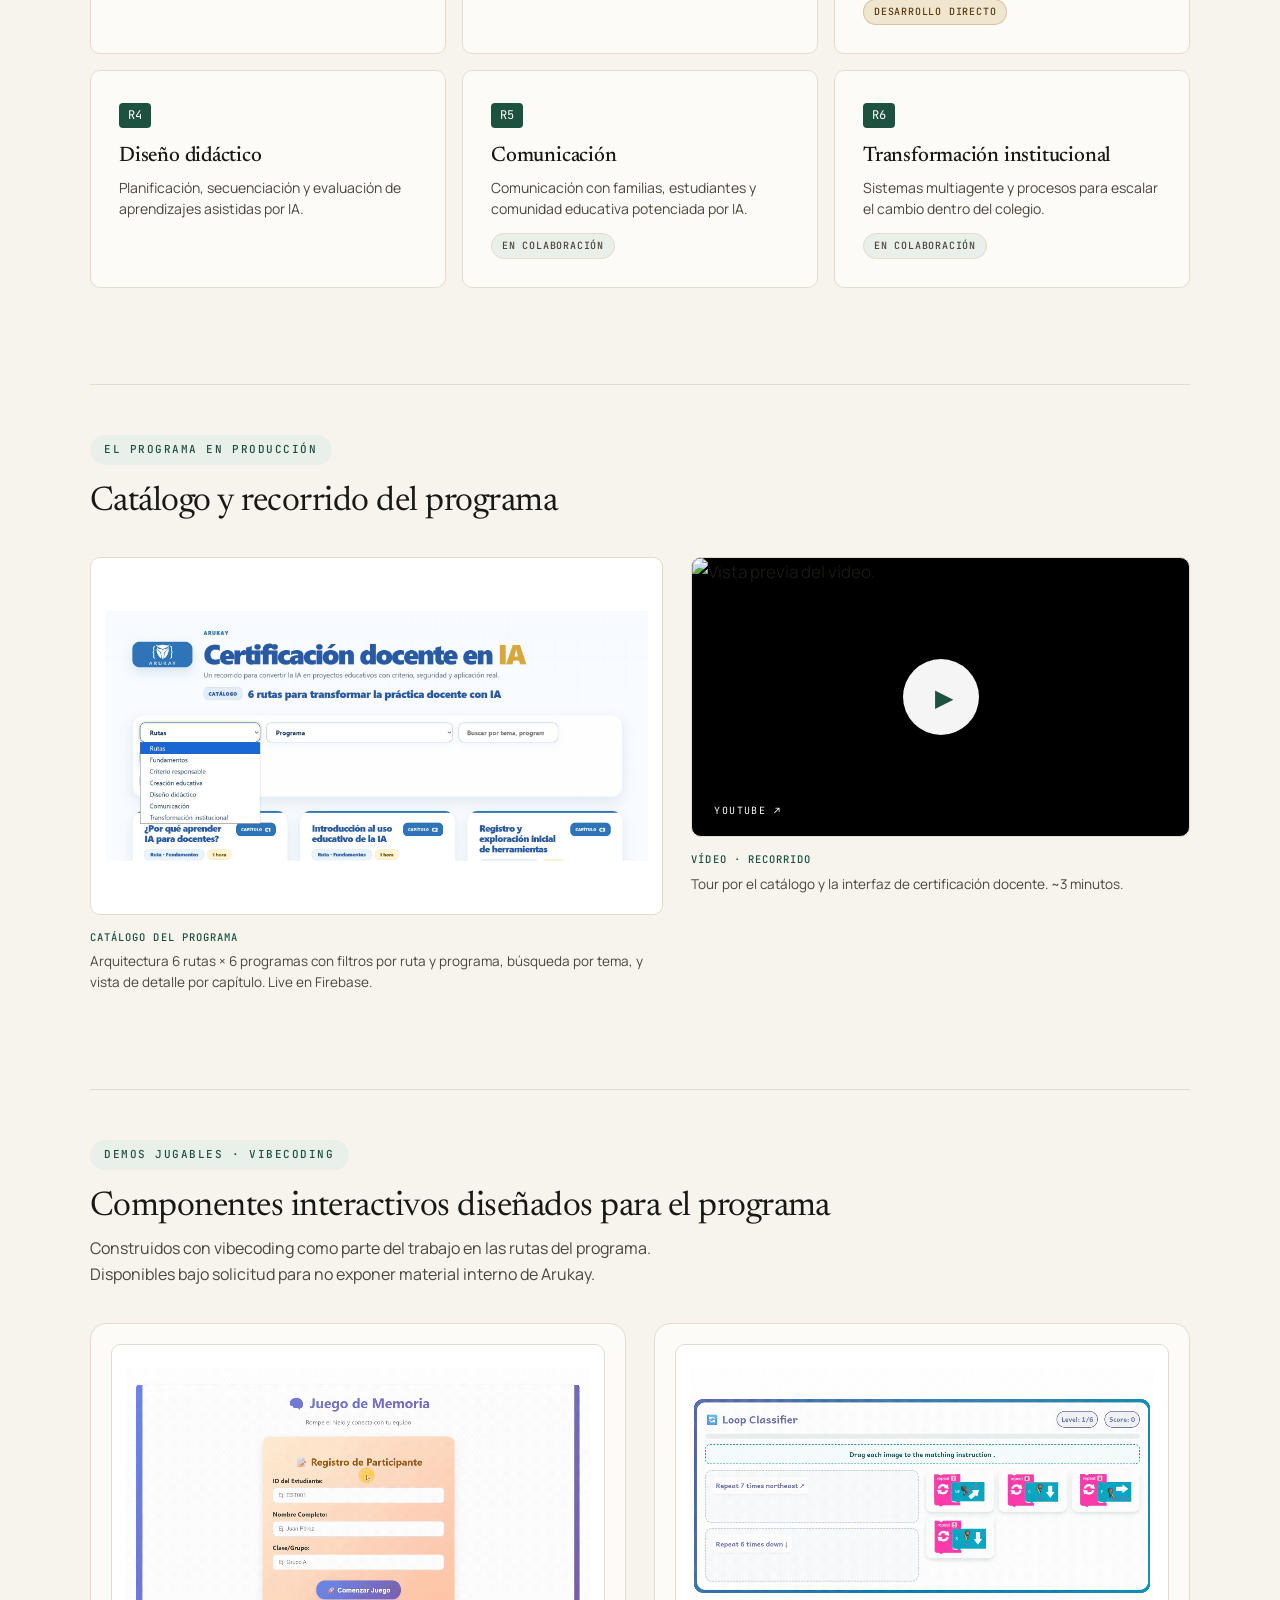
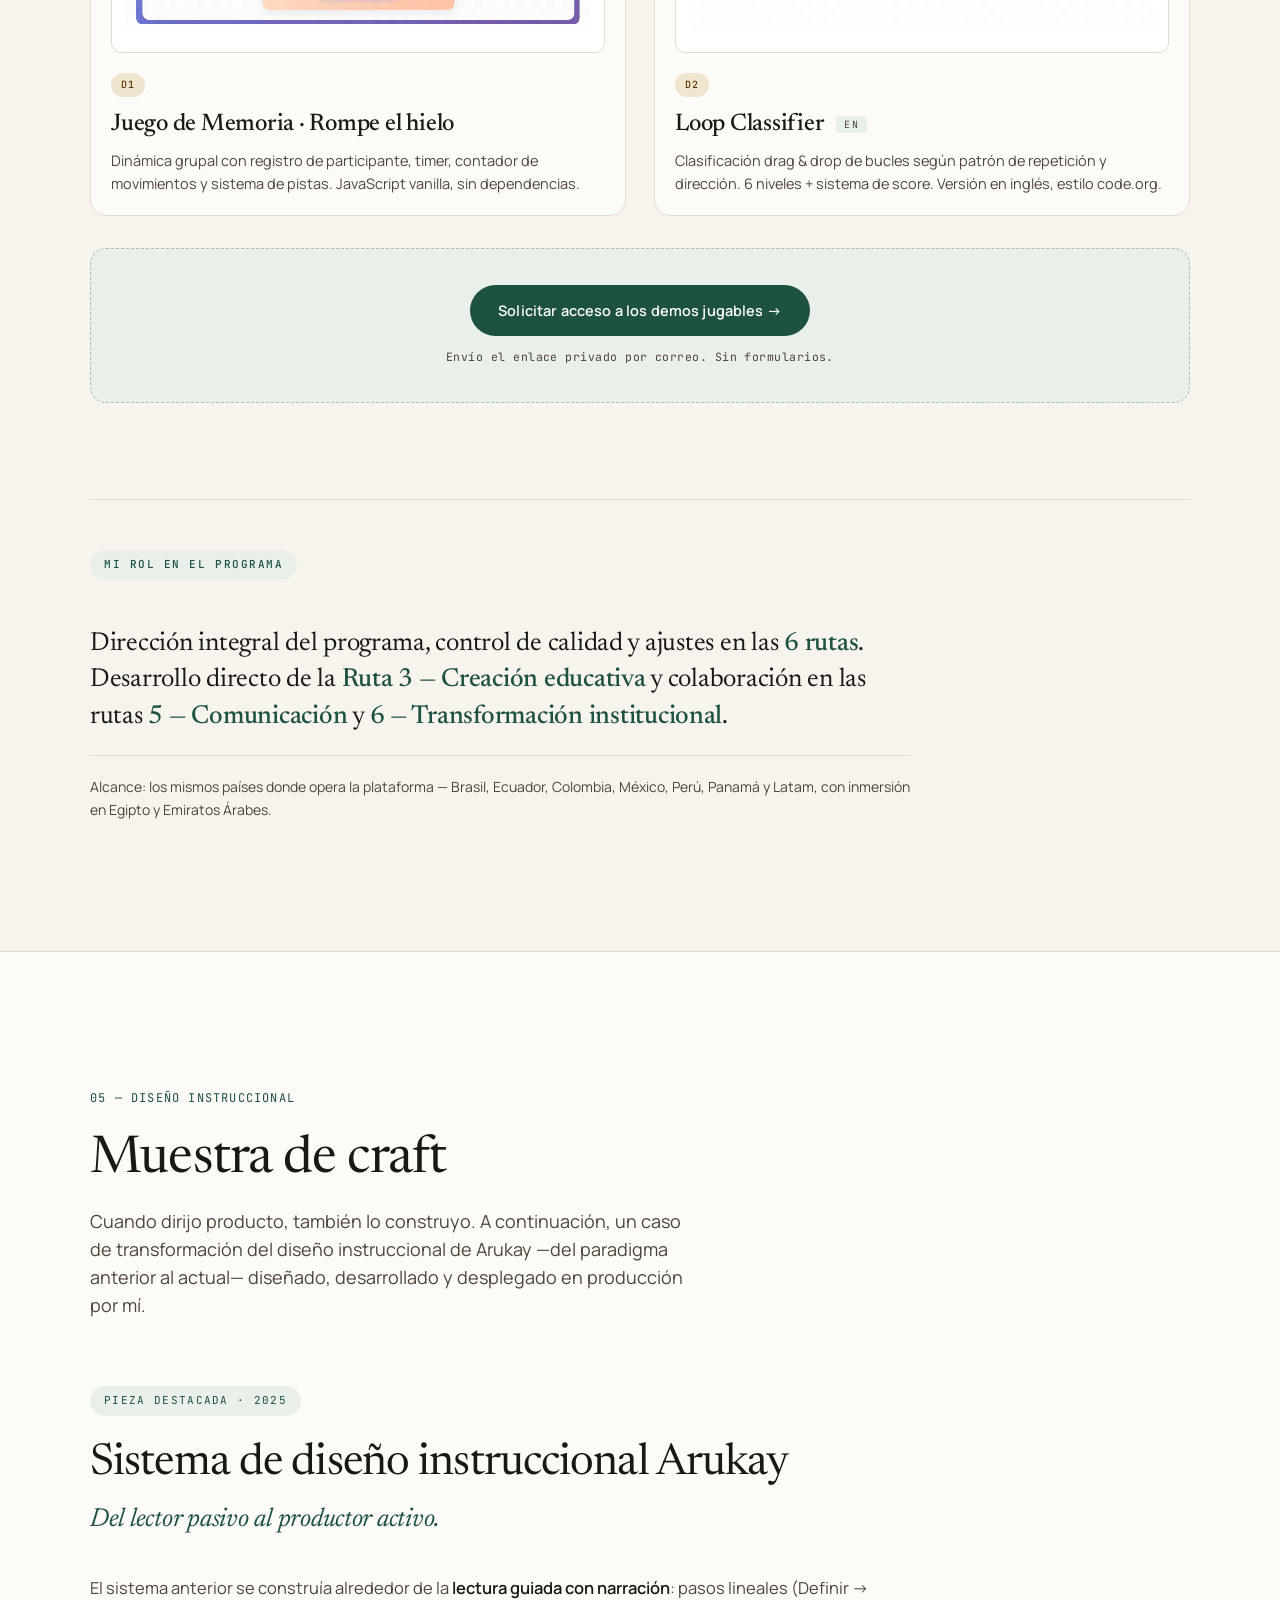
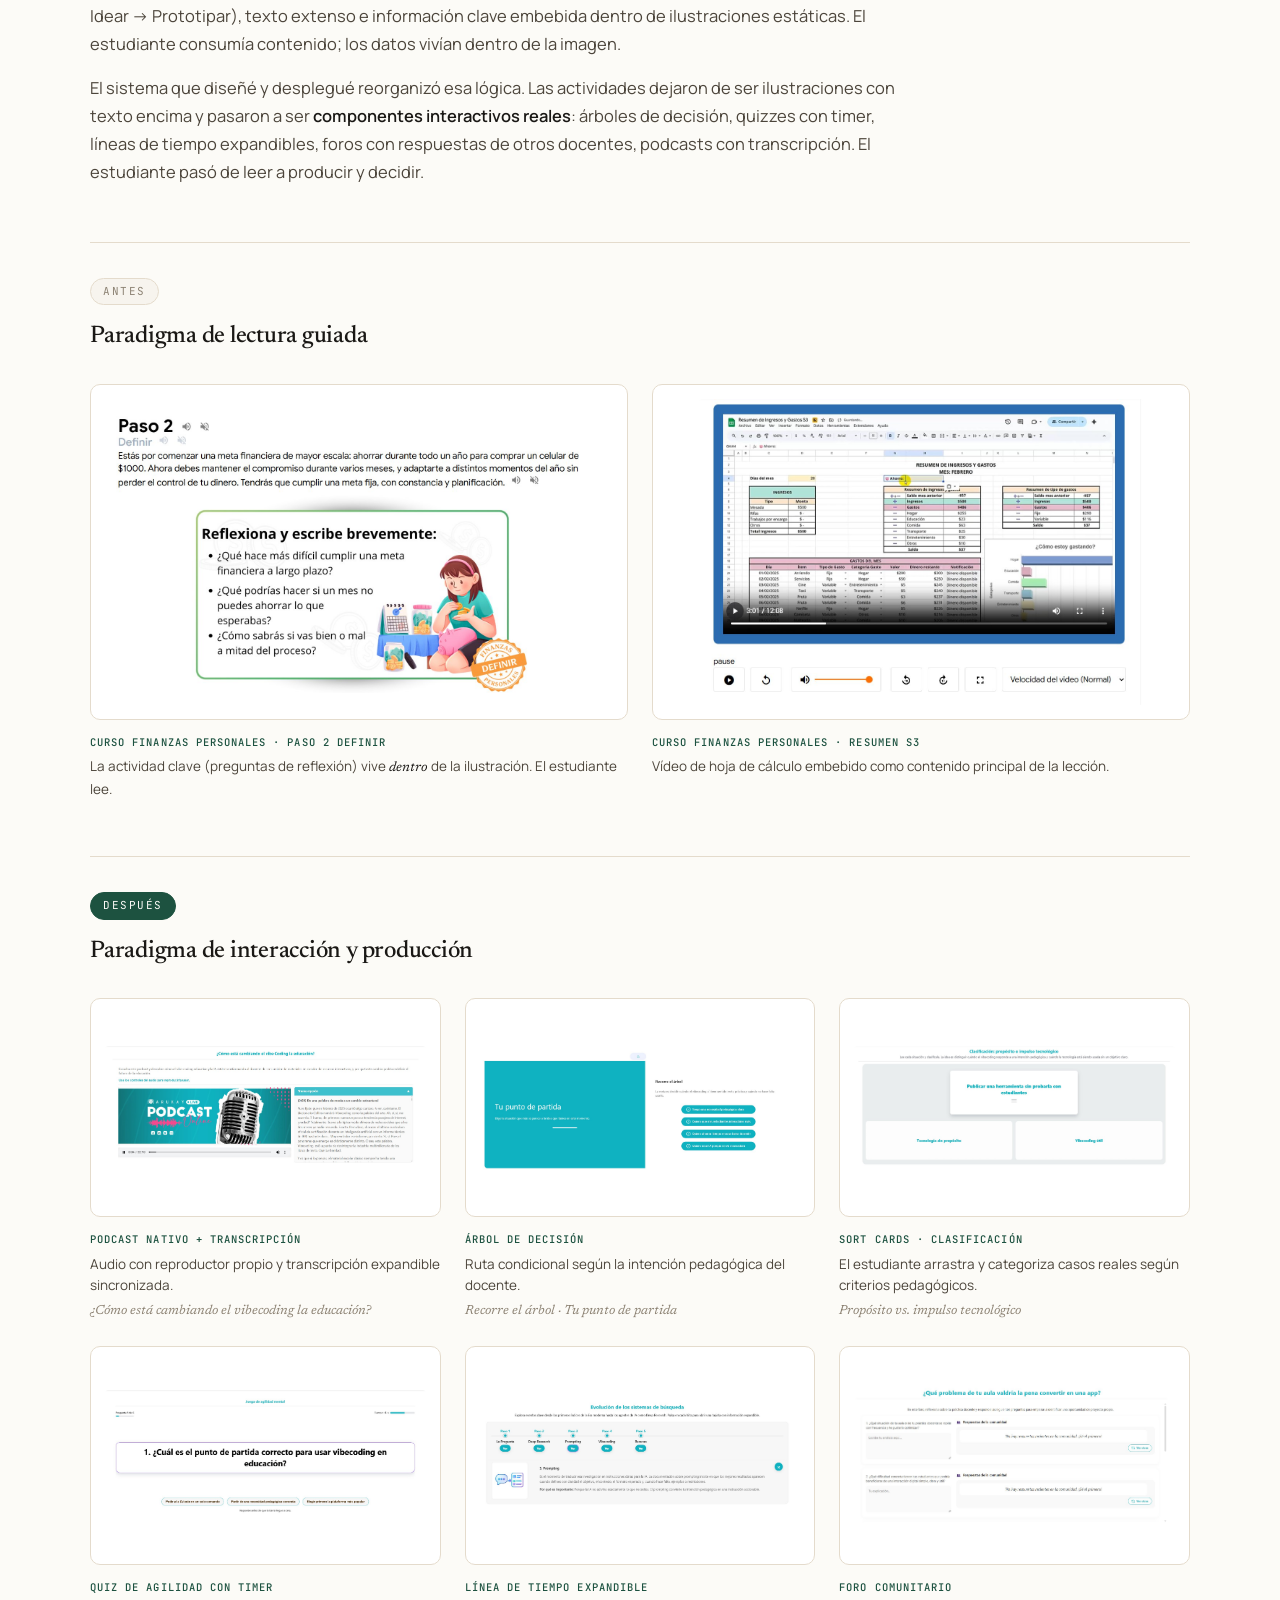
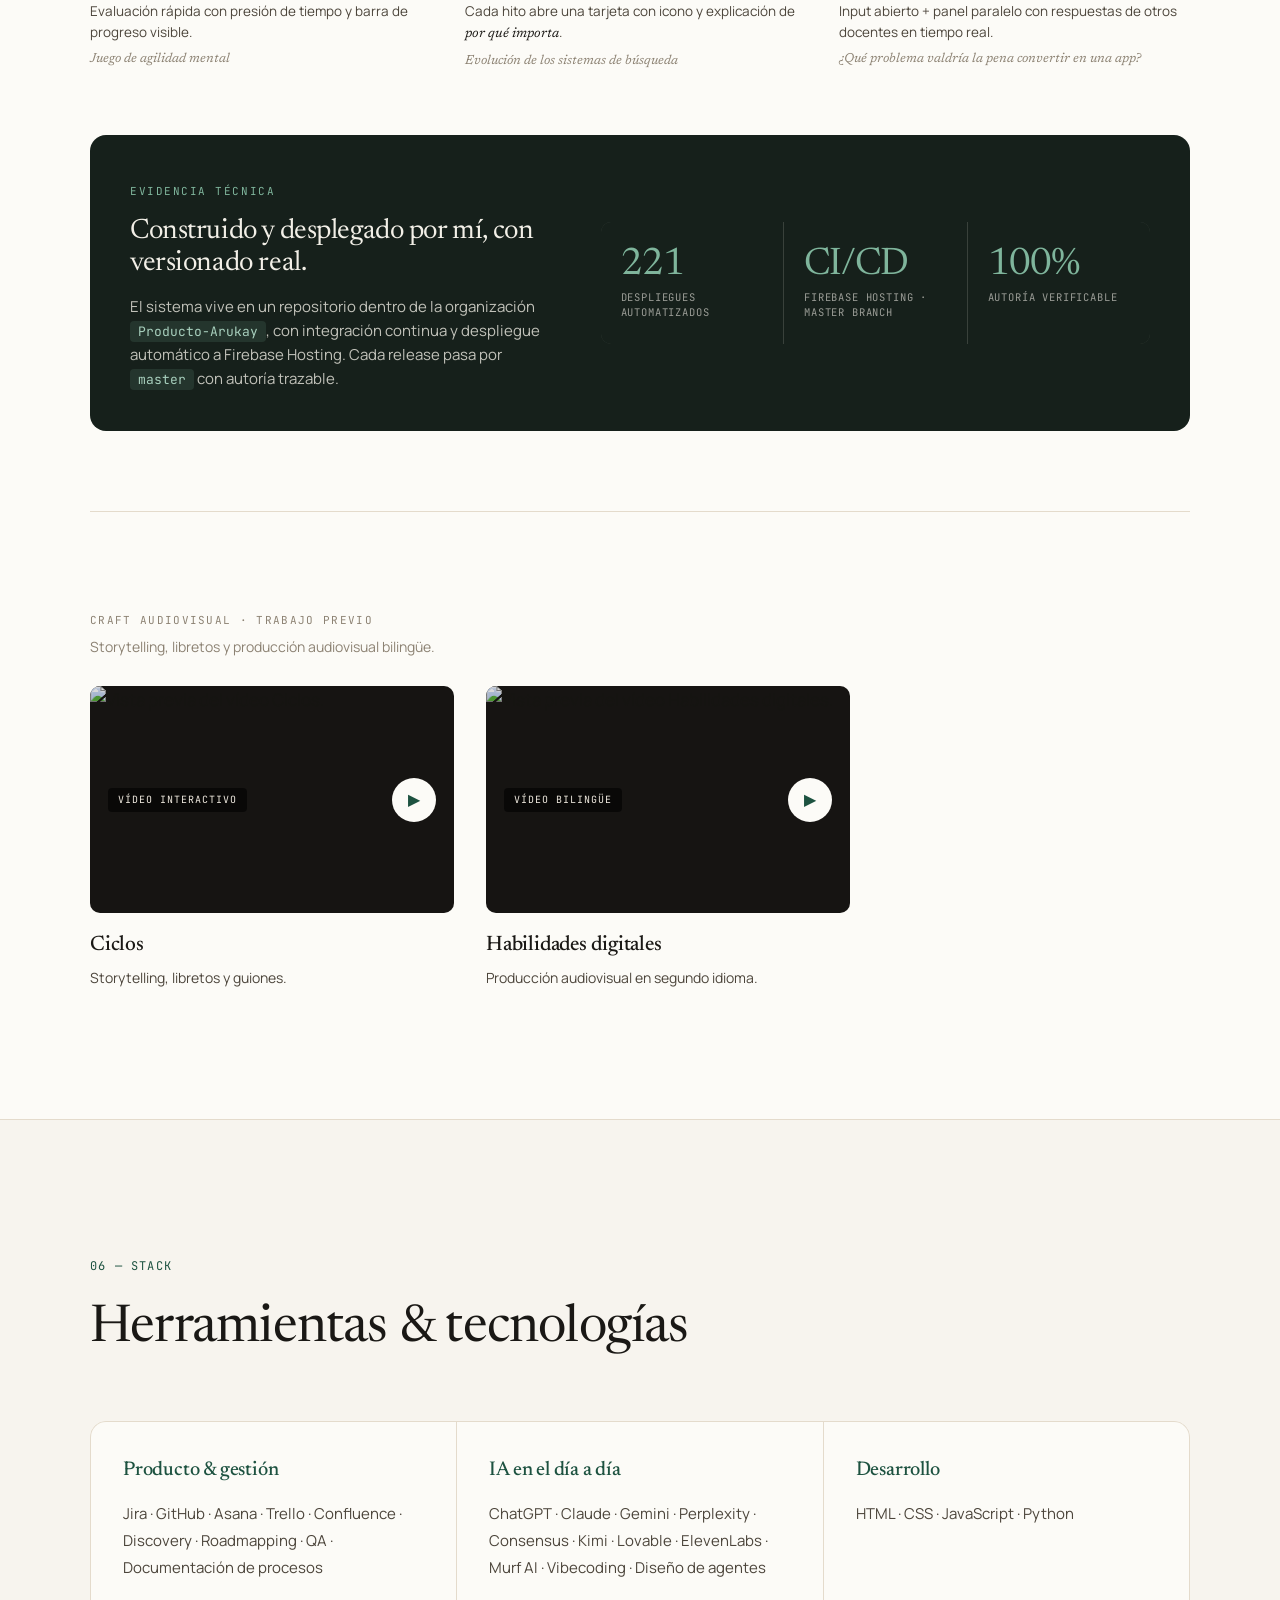
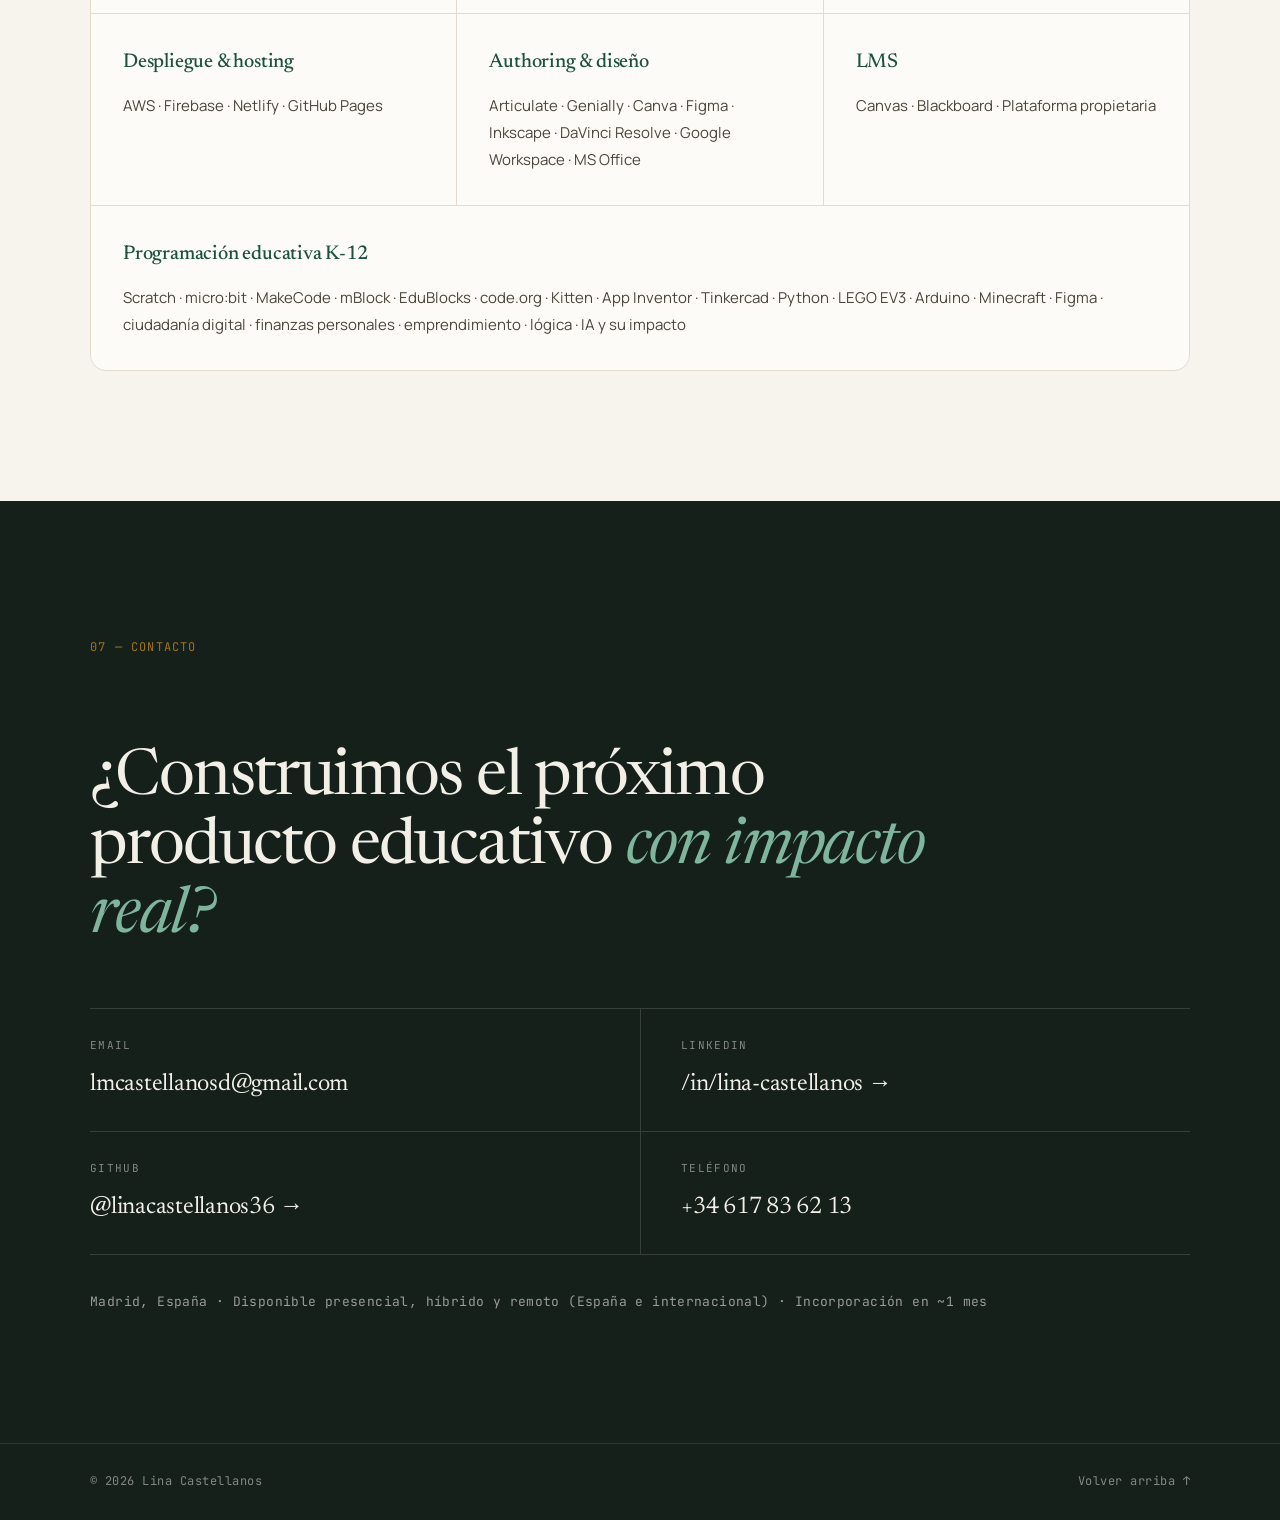
==== commit 0f984a94: "adicioón-contenido-craft" ====
--- a/index.html
+++ b/index.html
@@ -409,82 +409,168 @@
         <p class="section-sub">
           Un programa de seis rutas que habilita a más de 4.000 docentes
           para integrar inteligencia artificial en su práctica. Dirección
-          integral del programa, QA y desarrollo de varias rutas.
+          integral, control de calidad y desarrollo de rutas.
         </p>
       </div>
 
-      <!-- Routes -->
+      <!-- ROUTES -->
       <div class="routes">
         <div class="route">
           <span class="route__num">R1</span>
-          <h3>IA inicial para docentes</h3>
-          <p>Fundamentos accionables: qué es, qué puede y qué no puede hacer la IA en el aula.</p>
+          <h3>Fundamentos</h3>
+          <p>Qué es, qué puede y qué no puede hacer la IA en el aula. Base accionable para docentes.</p>
         </div>
         <div class="route">
           <span class="route__num">R2</span>
-          <h3>Ética y uso responsable de la IA</h3>
+          <h3>Criterio responsable</h3>
           <p>Sesgos, privacidad, integridad académica y criterios de uso responsable.</p>
-          <span class="route__mine">Desarrollada por mí</span>
         </div>
         <div class="route">
           <span class="route__num">R3</span>
-          <h3>Creador digital con IA</h3>
-          <p>Creación de recursos y materiales con herramientas generativas.</p>
-          <span class="route__mine">Desarrollada por mí</span>
+          <h3>Creación educativa</h3>
+          <p>Diseño y producción de recursos y materiales con herramientas generativas.</p>
+          <span class="route__badge route__badge--own">Desarrollo directo</span>
         </div>
         <div class="route">
           <span class="route__num">R4</span>
-          <h3>Evaluación educativa con IA</h3>
-          <p>Rúbricas, retroalimentación y evaluación asistida por IA.</p>
+          <h3>Diseño didáctico</h3>
+          <p>Planificación, secuenciación y evaluación de aprendizajes asistidas por IA.</p>
         </div>
         <div class="route">
           <span class="route__num">R5</span>
-          <h3>Comunicación docente y atención educativa con IA</h3>
-          <p>Comunicación con familias y estudiantes potenciada por IA.</p>
-          <span class="route__mine">Desarrollada por mí</span>
+          <h3>Comunicación</h3>
+          <p>Comunicación con familias, estudiantes y comunidad educativa potenciada por IA.</p>
+          <span class="route__badge">En colaboración</span>
         </div>
         <div class="route">
           <span class="route__num">R6</span>
-          <h3>Multiagentes de IA para la educación</h3>
-          <p>Diseño de sistemas multiagente para transformación institucional.</p>
-        </div>
-      </div>
-
-      <!-- Role + media -->
-      <div class="ai__role">
-        <div class="ai__role-text">
-          <h3>Mi rol en el programa</h3>
-          <p>
-            Dirección de todos los cursos y programas de plataforma y
-            <strong>QA</strong>, además del desarrollo directo en
-            insignias digitales, <strong>vibecoding</strong>, agentes,
-            ética y uso responsable, comunicación y creación digital.
-          </p>
-          <p class="ai__role-meta">
-            Alcance: los mismos países donde opera la plataforma — Brasil,
-            Ecuador, Colombia, México, Perú, Panamá y Latam, con inmersión
-            en Egipto y Emiratos Árabes.
-          </p>
-        </div>
-
-        <!-- MEDIA PLACEHOLDERS: reemplaza por tus capturas/vídeos reales -->
-        <div class="ai__media">
-          <div class="media-card media-card--placeholder">
-            <span class="media-card__tag">Captura</span>
-            <span class="media-card__title">Insignias digitales</span>
-            <span class="media-card__hint">assets/insignias.png</span>
-          </div>
-          <div class="media-card media-card--placeholder">
-            <span class="media-card__tag">Demo</span>
-            <span class="media-card__title">Agente / vibecoding</span>
-            <span class="media-card__hint">assets/agente.png</span>
-          </div>
-          <div class="media-card media-card--placeholder">
-            <span class="media-card__tag">Vídeo</span>
-            <span class="media-card__title">Recorrido del programa</span>
-            <span class="media-card__hint">embed de YouTube</span>
-          </div>
-        </div>
+          <h3>Transformación institucional</h3>
+          <p>Sistemas multiagente y procesos para escalar el cambio dentro del colegio.</p>
+          <span class="route__badge">En colaboración</span>
+        </div>
+      </div>
+
+      <!-- PHASE: PROGRAMA EN PRODUCCIÓN -->
+      <div class="ai-phase">
+        <span class="ai-phase__tag">El programa en producción</span>
+        <h3 class="ai-phase__title">Catálogo y recorrido del programa</h3>
+      </div>
+
+      <div class="ai-production">
+        <figure class="ai-production__shot">
+          <div class="shot__frame">
+            <img src="assets/cdi-catalogo.png"
+                 alt="Captura del catálogo del programa con las 6 rutas desplegadas."
+                 loading="lazy" />
+          </div>
+          <figcaption class="shot__cap">
+            <span class="shot__cap-label">Catálogo del programa</span>
+            Arquitectura 6 rutas × 6 programas con filtros por ruta y
+            programa, búsqueda por tema, y vista de detalle por
+            capítulo. Live en Firebase.
+          </figcaption>
+        </figure>
+
+        <figure class="ai-production__video">
+          <a class="video-embed video-facade"
+             href="https://youtu.be/1ar0D7uhDmI"
+             target="_blank"
+             rel="noopener"
+             aria-label="Ver vídeo en YouTube: recorrido del catálogo y la interfaz de certificación.">
+            <img class="video-facade__thumb"
+                 src="https://i.ytimg.com/vi/1ar0D7uhDmI/hqdefault.jpg"
+                 alt="Vista previa del vídeo."
+                 loading="lazy" />
+            <span class="video-facade__play" aria-hidden="true">
+              <span class="video-facade__play-icon">▶</span>
+            </span>
+            <span class="video-facade__badge">YouTube ↗</span>
+          </a>
+          <figcaption class="shot__cap">
+            <span class="shot__cap-label">Vídeo · recorrido</span>
+            Tour por el catálogo y la interfaz de certificación
+            docente. ~3 minutos.
+          </figcaption>
+        </figure>
+      </div>
+
+      <!-- PHASE: DEMOS JUGABLES -->
+      <div class="ai-phase">
+        <span class="ai-phase__tag">Demos jugables · vibecoding</span>
+        <h3 class="ai-phase__title">Componentes interactivos diseñados para el programa</h3>
+        <p class="ai-phase__sub">
+          Construidos con vibecoding como parte del trabajo en las rutas
+          del programa. Disponibles bajo solicitud para no exponer
+          material interno de Arukay.
+        </p>
+      </div>
+
+      <div class="demos-grid">
+        <article class="demo-card">
+          <div class="shot__frame">
+            <video class="shot__video"
+                   src="assets/demo-vibecoding-1.webm"
+                   autoplay loop muted playsinline
+                   preload="metadata"
+                   aria-label="Animación del juego de memoria: registro, inicio y emparejamiento de cartas."></video>
+          </div>
+          <div class="demo-card__meta">
+            <span class="demo-card__num">D1</span>
+            <h4 class="demo-card__title">Juego de Memoria · Rompe el hielo</h4>
+            <p class="demo-card__desc">
+              Dinámica grupal con registro de participante, timer,
+              contador de movimientos y sistema de pistas. JavaScript
+              vanilla, sin dependencias.
+            </p>
+          </div>
+        </article>
+
+        <article class="demo-card">
+          <div class="shot__frame">
+            <video class="shot__video"
+                   src="assets/demo-vibecoding-2.webm"
+                   autoplay loop muted playsinline
+                   preload="metadata"
+                   aria-label="Animación del Loop Classifier: drag and drop de bucles entre categorías."></video>
+          </div>
+          <div class="demo-card__meta">
+            <span class="demo-card__num">D2</span>
+            <h4 class="demo-card__title">Loop Classifier <span class="demo-card__lang">EN</span></h4>
+            <p class="demo-card__desc">
+              Clasificación drag &amp; drop de bucles según patrón de
+              repetición y dirección. 6 niveles + sistema de score.
+              Versión en inglés, estilo code.org.
+            </p>
+          </div>
+        </article>
+      </div>
+
+      <div class="demos-cta">
+        <a class="demos-cta__btn" href="mailto:lmcastellanosd@gmail.com?subject=Acceso%20a%20demos%20jugables%20del%20portafolio&body=Hola%20Lina%2C%20me%20gustar%C3%ADa%20probar%20los%20demos%20jugables%20de%20la%20Certificaci%C3%B3n%20Docente%20en%20IA.">
+          Solicitar acceso a los demos jugables →
+        </a>
+        <span class="demos-cta__hint">
+          Envío el enlace privado por correo. Sin formularios.
+        </span>
+      </div>
+
+      <!-- PHASE: MI ROL -->
+      <div class="ai-phase ai-phase--last">
+        <span class="ai-phase__tag">Mi rol en el programa</span>
+      </div>
+      <div class="ai-role-block">
+        <p class="ai-role-block__lead">
+          Dirección integral del programa, control de calidad y ajustes
+          en las <strong>6 rutas</strong>. Desarrollo directo de la
+          <strong>Ruta 3 — Creación educativa</strong> y colaboración
+          en las rutas <strong>5 — Comunicación</strong> y
+          <strong>6 — Transformación institucional</strong>.
+        </p>
+        <p class="ai-role-block__meta">
+          Alcance: los mismos países donde opera la plataforma — Brasil,
+          Ecuador, Colombia, México, Perú, Panamá y Latam, con inmersión
+          en Egipto y Emiratos Árabes.
+        </p>
       </div>
     </div>
   </section>
@@ -676,13 +762,25 @@
           </p>
         </div>
         <div class="archive-sub__grid">
-          <a class="aitem" href="https://youtu.be/kA78CXoV-Co" target="_blank" rel="noopener">
-            <div class="aitem__thumb"><span class="aitem__type">Vídeo interactivo</span><span class="aitem__play">▶</span></div>
+          <a class="aitem aitem--yt" href="https://youtu.be/kA78CXoV-Co" target="_blank" rel="noopener">
+            <div class="aitem__thumb">
+              <img src="https://i.ytimg.com/vi/kA78CXoV-Co/hqdefault.jpg"
+                   alt="Vista previa del vídeo Ciclos."
+                   loading="lazy" class="aitem__thumb-img" />
+              <span class="aitem__type">Vídeo interactivo</span>
+              <span class="aitem__play">▶</span>
+            </div>
             <h4>Ciclos</h4>
             <p>Storytelling, libretos y guiones.</p>
           </a>
-          <a class="aitem" href="https://youtu.be/Mvhh0jz1nKg" target="_blank" rel="noopener">
-            <div class="aitem__thumb"><span class="aitem__type">Vídeo bilingüe</span><span class="aitem__play">▶</span></div>
+          <a class="aitem aitem--yt" href="https://youtu.be/Mvhh0jz1nKg" target="_blank" rel="noopener">
+            <div class="aitem__thumb">
+              <img src="https://i.ytimg.com/vi/Mvhh0jz1nKg/hqdefault.jpg"
+                   alt="Vista previa del vídeo Habilidades digitales."
+                   loading="lazy" class="aitem__thumb-img" />
+              <span class="aitem__type">Vídeo bilingüe</span>
+              <span class="aitem__play">▶</span>
+            </div>
             <h4>Habilidades digitales</h4>
             <p>Producción audiovisual en segundo idioma.</p>
           </a>
--- a/styles.css
+++ b/styles.css
@@ -907,3 +907,344 @@
   .archive-sub__grid { grid-template-columns: 1fr; }
   .craft-piece { margin-bottom: 56px; padding-bottom: 56px; }
 }
+
+/* ===========================================================
+   AI — Route badges (adaptado a fondo claro)
+   =========================================================== */
+.route__badge {
+  display: inline-block;
+  margin-top: 14px;
+  font-family: var(--mono);
+  font-size: 10px;
+  letter-spacing: 0.08em;
+  text-transform: uppercase;
+  color: var(--ink-soft);
+  background: var(--accent-soft);
+  padding: 4px 10px;
+  border-radius: 100px;
+  border: 1px solid var(--line);
+  font-weight: 500;
+}
+.route__badge--own {
+  color: #5C3A0F;
+  background: var(--gold-soft);
+  border-color: rgba(156, 116, 36, 0.3);
+}
+
+/* ===========================================================
+   AI — Phase separators
+   =========================================================== */
+.ai-phase {
+  margin: 96px 0 36px;
+  padding-top: 48px;
+  border-top: 1px solid var(--line);
+}
+.ai-phase--last { margin-bottom: 28px; }
+.ai-phase__tag {
+  display: inline-block;
+  font-family: var(--mono);
+  font-size: 11px;
+  letter-spacing: 0.14em;
+  text-transform: uppercase;
+  color: var(--accent);
+  padding: 6px 14px;
+  background: var(--accent-soft);
+  border-radius: 100px;
+  margin-bottom: 18px;
+  font-weight: 500;
+}
+.ai-phase__title {
+  font-family: var(--display);
+  font-size: clamp(24px, 2.8vw, 34px);
+  line-height: 1.12;
+  font-weight: 400;
+  letter-spacing: -0.015em;
+  color: var(--ink);
+  margin-bottom: 10px;
+}
+.ai-phase__sub {
+  font-size: 16px;
+  line-height: 1.6;
+  color: var(--ink-soft);
+  max-width: 640px;
+}
+
+/* ===========================================================
+   AI — Programa en producción
+   =========================================================== */
+.ai-production {
+  display: grid;
+  grid-template-columns: 1.15fr 1fr;
+  gap: 28px;
+  align-items: start;
+}
+.ai-production__shot,
+.ai-production__video {
+  display: flex;
+  flex-direction: column;
+}
+
+/* Video embed responsive */
+.video-embed {
+  position: relative;
+  width: 100%;
+  aspect-ratio: 16 / 9;
+  border-radius: var(--r-md);
+  overflow: hidden;
+  border: 1px solid var(--line);
+  background: #000;
+}
+.video-embed iframe {
+  position: absolute;
+  inset: 0;
+  width: 100%;
+  height: 100%;
+  border: none;
+}
+
+/* ===========================================================
+   AI — Demos jugables
+   =========================================================== */
+.demos-grid {
+  display: grid;
+  grid-template-columns: repeat(2, 1fr);
+  gap: 28px;
+  margin-bottom: 32px;
+}
+.demo-card {
+  display: flex;
+  flex-direction: column;
+  background: var(--surface);
+  border: 1px solid var(--line);
+  border-radius: var(--r-lg);
+  padding: 20px;
+  transition: all 0.3s ease;
+}
+.demo-card:hover {
+  transform: translateY(-3px);
+  border-color: var(--accent);
+  box-shadow: 0 14px 32px rgba(29, 82, 64, 0.08);
+}
+.demo-card .shot__frame {
+  margin-bottom: 20px;
+  border-color: var(--line);
+}
+.demo-card__meta { display: flex; flex-direction: column; }
+.demo-card__num {
+  display: inline-block;
+  font-family: var(--mono);
+  font-size: 10px;
+  letter-spacing: 0.12em;
+  color: #5C3A0F;
+  background: var(--gold-soft);
+  padding: 4px 10px;
+  border-radius: 100px;
+  width: max-content;
+  margin-bottom: 14px;
+  font-weight: 500;
+}
+.demo-card__title {
+  font-family: var(--display);
+  font-size: 24px;
+  font-weight: 500;
+  letter-spacing: -0.01em;
+  line-height: 1.15;
+  color: var(--ink);
+  margin-bottom: 10px;
+  display: flex;
+  align-items: center;
+  gap: 12px;
+  flex-wrap: wrap;
+}
+.demo-card__lang {
+  font-family: var(--mono);
+  font-size: 10px;
+  letter-spacing: 0.12em;
+  color: var(--ink-soft);
+  background: var(--bg-soft, var(--accent-soft));
+  padding: 3px 8px;
+  border-radius: var(--r-sm);
+  font-weight: 400;
+}
+.demo-card__desc {
+  font-size: 14.5px;
+  line-height: 1.6;
+  color: var(--ink-soft);
+}
+
+/* CTA de acceso */
+.demos-cta {
+  display: flex;
+  align-items: center;
+  justify-content: center;
+  flex-direction: column;
+  gap: 12px;
+  padding: 36px;
+  background: var(--accent-soft);
+  border: 1px dashed rgba(29, 82, 64, 0.3);
+  border-radius: var(--r-lg);
+  margin-bottom: 24px;
+  text-align: center;
+}
+.demos-cta__btn {
+  display: inline-flex;
+  align-items: center;
+  padding: 14px 28px;
+  background: var(--accent);
+  color: var(--surface);
+  font-size: 14.5px;
+  font-weight: 600;
+  border-radius: 100px;
+  transition: all 0.25s ease;
+  letter-spacing: 0.01em;
+}
+.demos-cta__btn:hover {
+  background: var(--accent-deep);
+  transform: translateY(-2px);
+}
+.demos-cta__hint {
+  font-family: var(--mono);
+  font-size: 11.5px;
+  color: var(--ink-soft);
+  letter-spacing: 0.04em;
+}
+
+/* ===========================================================
+   AI — Rol bloque
+   =========================================================== */
+.ai-role-block {
+  max-width: 820px;
+}
+.ai-role-block__lead {
+  font-family: var(--display);
+  font-size: clamp(20px, 2.2vw, 26px);
+  line-height: 1.4;
+  font-weight: 400;
+  letter-spacing: -0.01em;
+  color: var(--ink);
+  margin-bottom: 20px;
+}
+.ai-role-block__lead strong {
+  color: var(--accent);
+  font-weight: 500;
+}
+.ai-role-block__meta {
+  font-size: 14px;
+  line-height: 1.6;
+  color: var(--ink-soft);
+  padding-top: 20px;
+  border-top: 1px solid var(--line);
+}
+
+/* ===========================================================
+   AI — Responsive
+   =========================================================== */
+@media (max-width: 980px) {
+  .ai-production { grid-template-columns: 1fr; gap: 32px; }
+  .demos-grid { grid-template-columns: 1fr; gap: 20px; }
+  .ai-phase { margin-top: 64px; padding-top: 36px; }
+}
+@media (max-width: 560px) {
+  .demos-cta { padding: 24px; }
+  .demo-card { padding: 16px; }
+}
+
+/* ===========================================================
+   AI — webm dentro del shot__frame (mismo trato que las imágenes)
+   =========================================================== */
+.shot__frame .shot__video {
+  max-width: 100%;
+  max-height: 100%;
+  width: auto;
+  height: auto;
+  object-fit: contain;
+  display: block;
+  border-radius: var(--r-sm);
+  background: var(--bg);
+}
+
+/* ===========================================================
+   AI — Video facade (thumbnail + botón play, carga al click)
+   =========================================================== */
+.video-facade {
+  cursor: pointer;
+  position: relative;
+}
+.video-facade__thumb {
+  width: 100%;
+  height: 100%;
+  object-fit: cover;
+  display: block;
+}
+.video-facade__play {
+  position: absolute;
+  top: 50%;
+  left: 50%;
+  transform: translate(-50%, -50%);
+  width: 76px;
+  height: 76px;
+  border-radius: 50%;
+  background: rgba(255, 255, 255, 0.96);
+  color: var(--accent);
+  display: flex;
+  align-items: center;
+  justify-content: center;
+  padding: 0 0 0 6px; /* offset para centrar el triángulo */
+  transition: transform 0.25s ease, background 0.25s ease, color 0.25s ease;
+  box-shadow: 0 10px 28px rgba(0, 0, 0, 0.3);
+  pointer-events: none;
+}
+.video-facade__play-icon {
+  font-size: 24px;
+  line-height: 1;
+}
+.video-facade:hover .video-facade__play {
+  transform: translate(-50%, -50%) scale(1.08);
+  background: var(--accent);
+  color: var(--surface);
+}
+.video-facade__badge {
+  position: absolute;
+  bottom: 12px;
+  left: 12px;
+  font-family: var(--mono);
+  font-size: 10px;
+  letter-spacing: 0.14em;
+  text-transform: uppercase;
+  color: var(--surface);
+  background: rgba(0, 0, 0, 0.7);
+  padding: 5px 10px;
+  border-radius: var(--r-sm);
+  pointer-events: none;
+}
+
+/* ===========================================================
+   ARCHIVE — thumbnails reales de YouTube en aitem
+   =========================================================== */
+.aitem--yt .aitem__thumb {
+  background: var(--ink); /* fallback si la imagen falla */
+}
+.aitem__thumb-img {
+  position: absolute;
+  inset: 0;
+  width: 100%;
+  height: 100%;
+  object-fit: cover;
+  z-index: 0;
+}
+/* Asegurar que tag y play queden por encima de la imagen */
+.aitem--yt .aitem__type,
+.aitem--yt .aitem__play {
+  z-index: 2;
+  position: relative;
+}
+/* Quitar el patrón rayado original cuando hay thumbnail */
+.aitem--yt .aitem__thumb::after {
+  background: rgba(0, 0, 0, 0.15);
+  z-index: 1;
+}
+/* Tag con fondo más legible sobre imagen */
+.aitem--yt .aitem__type {
+  background: rgba(0, 0, 0, 0.6);
+  color: rgba(244, 238, 227, 0.98);
+}
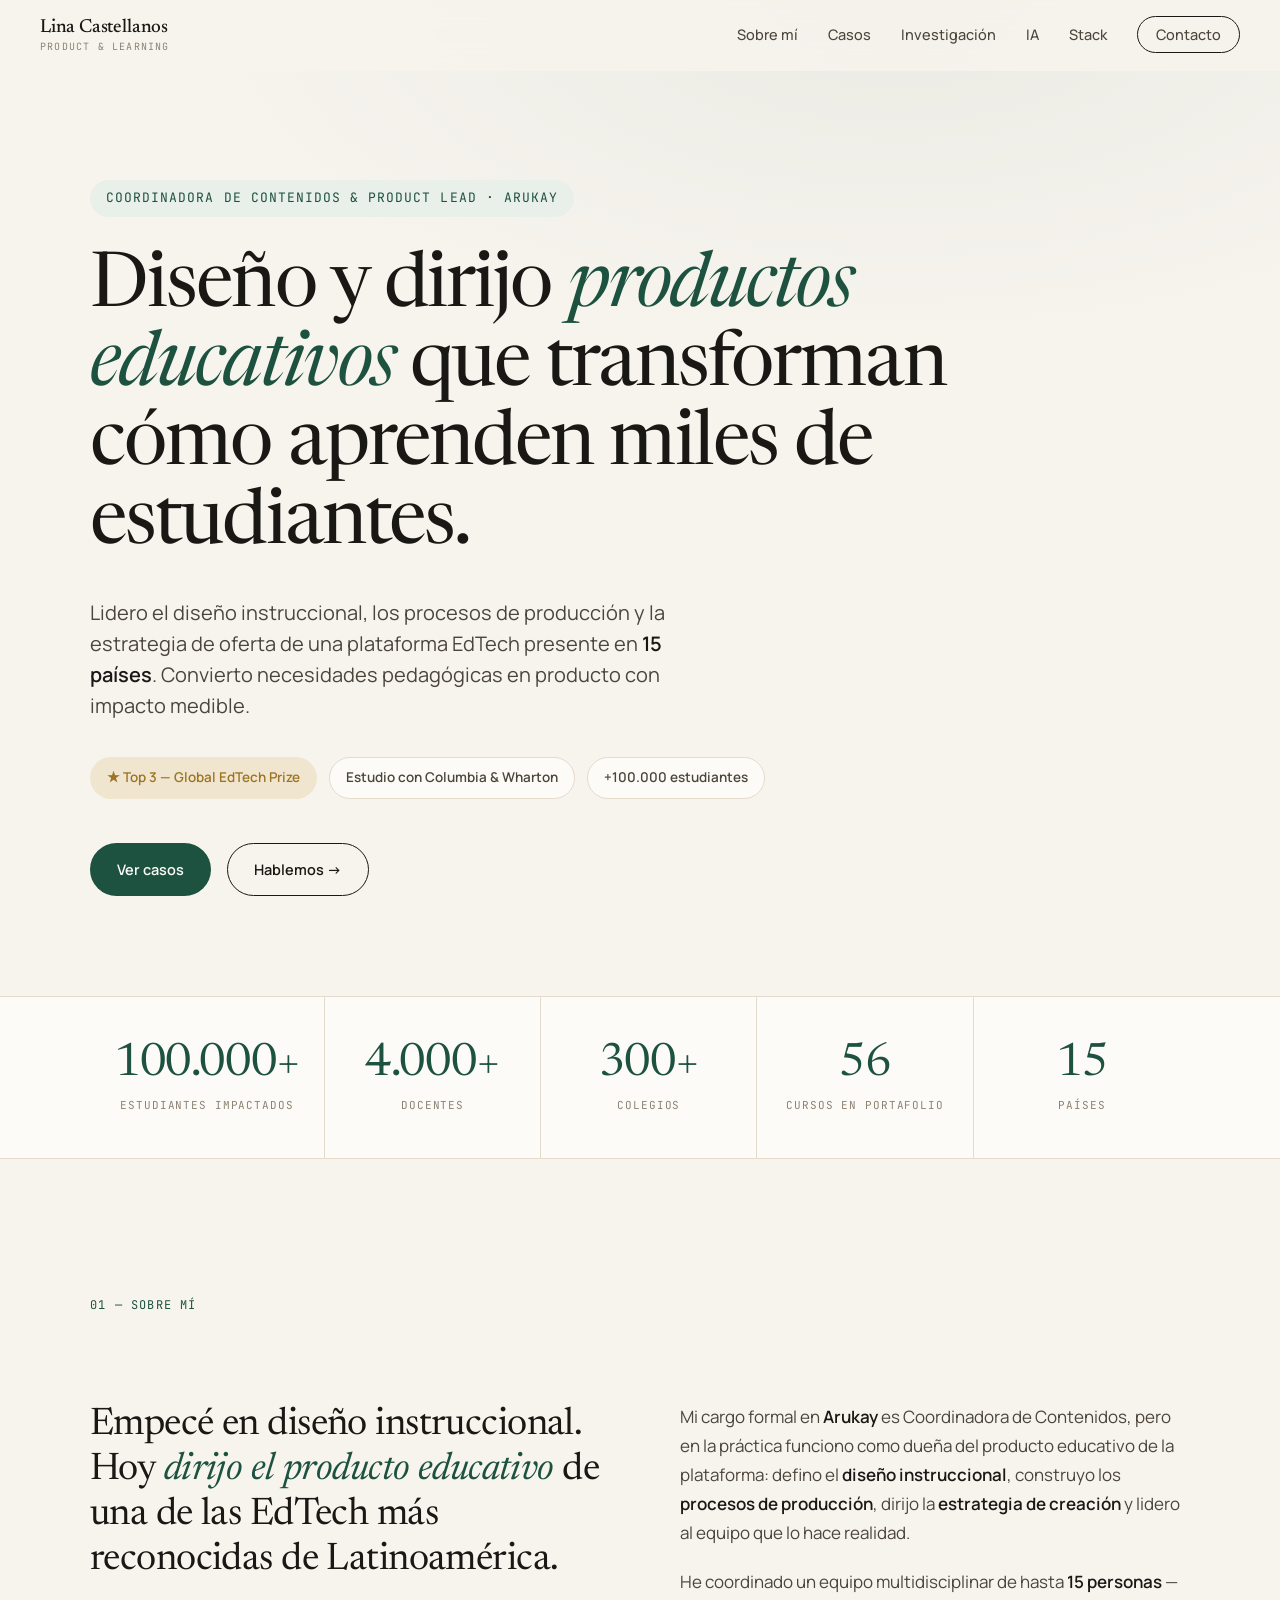
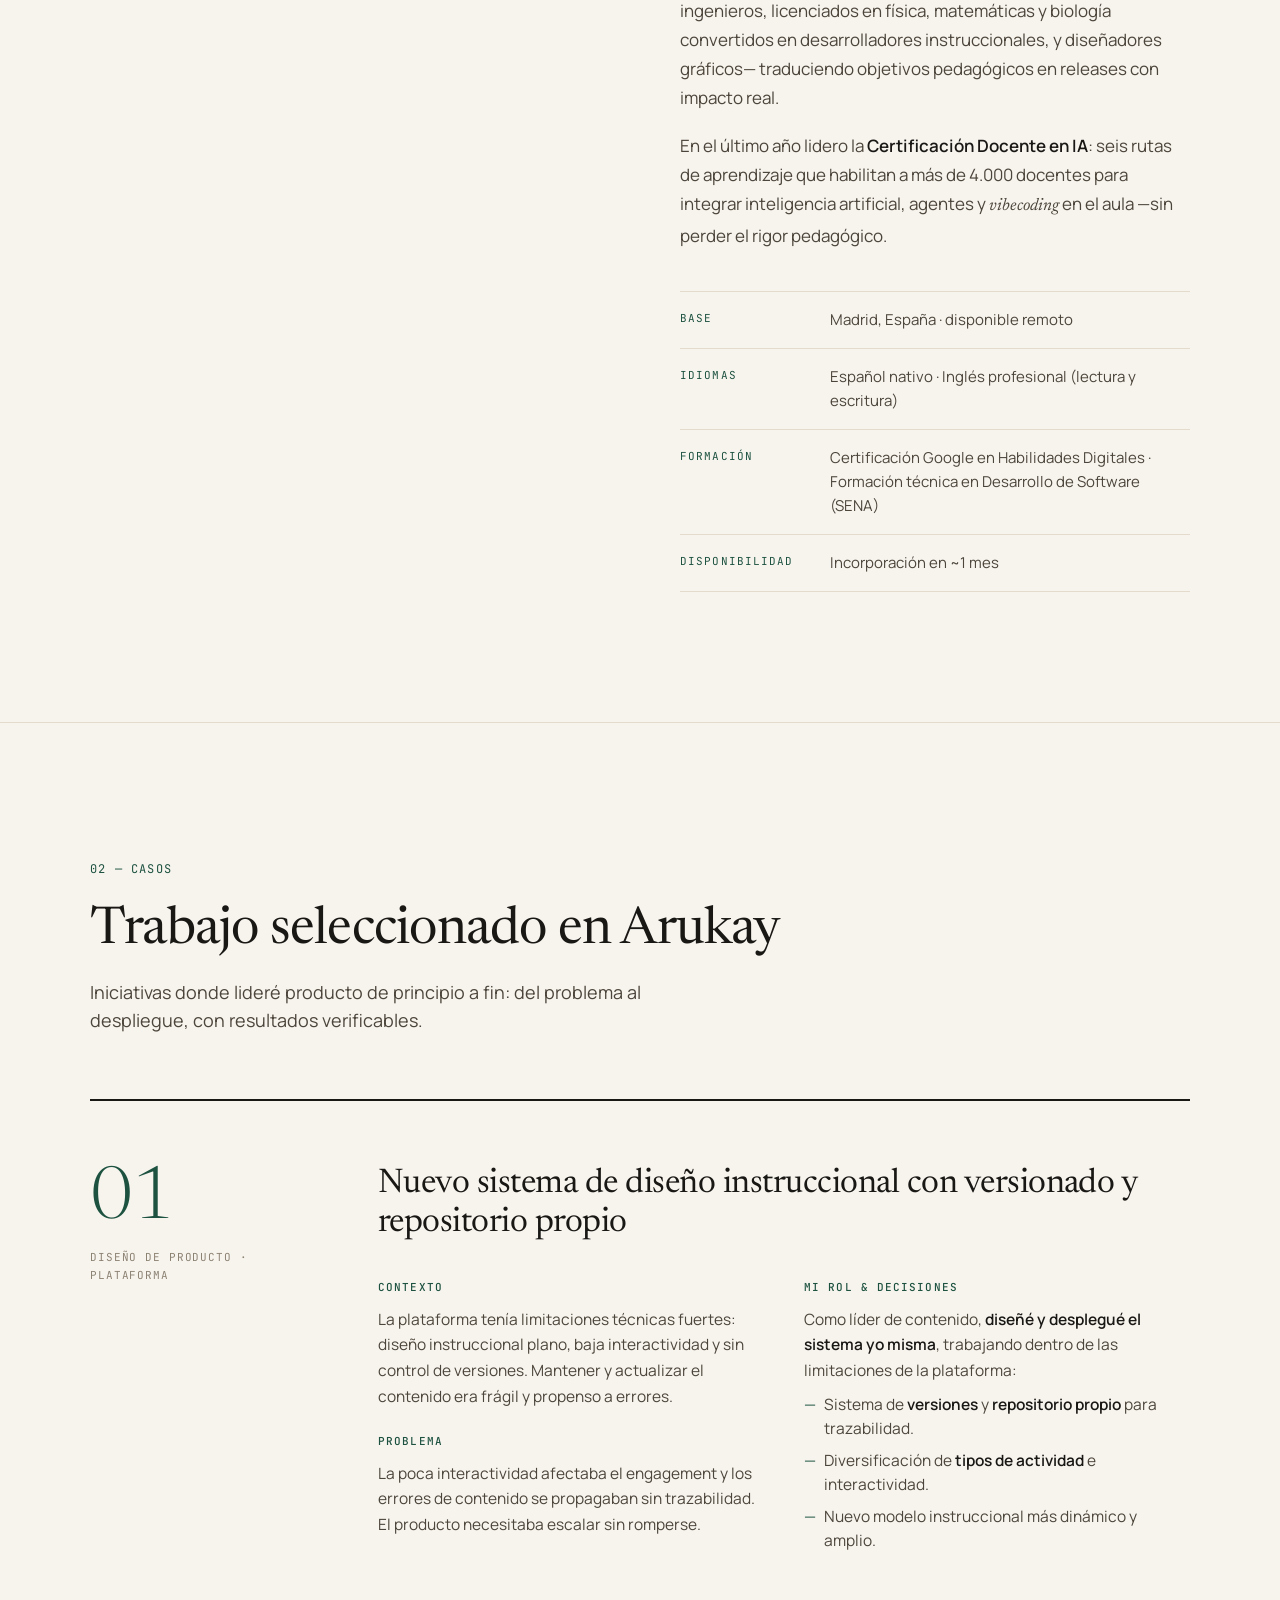
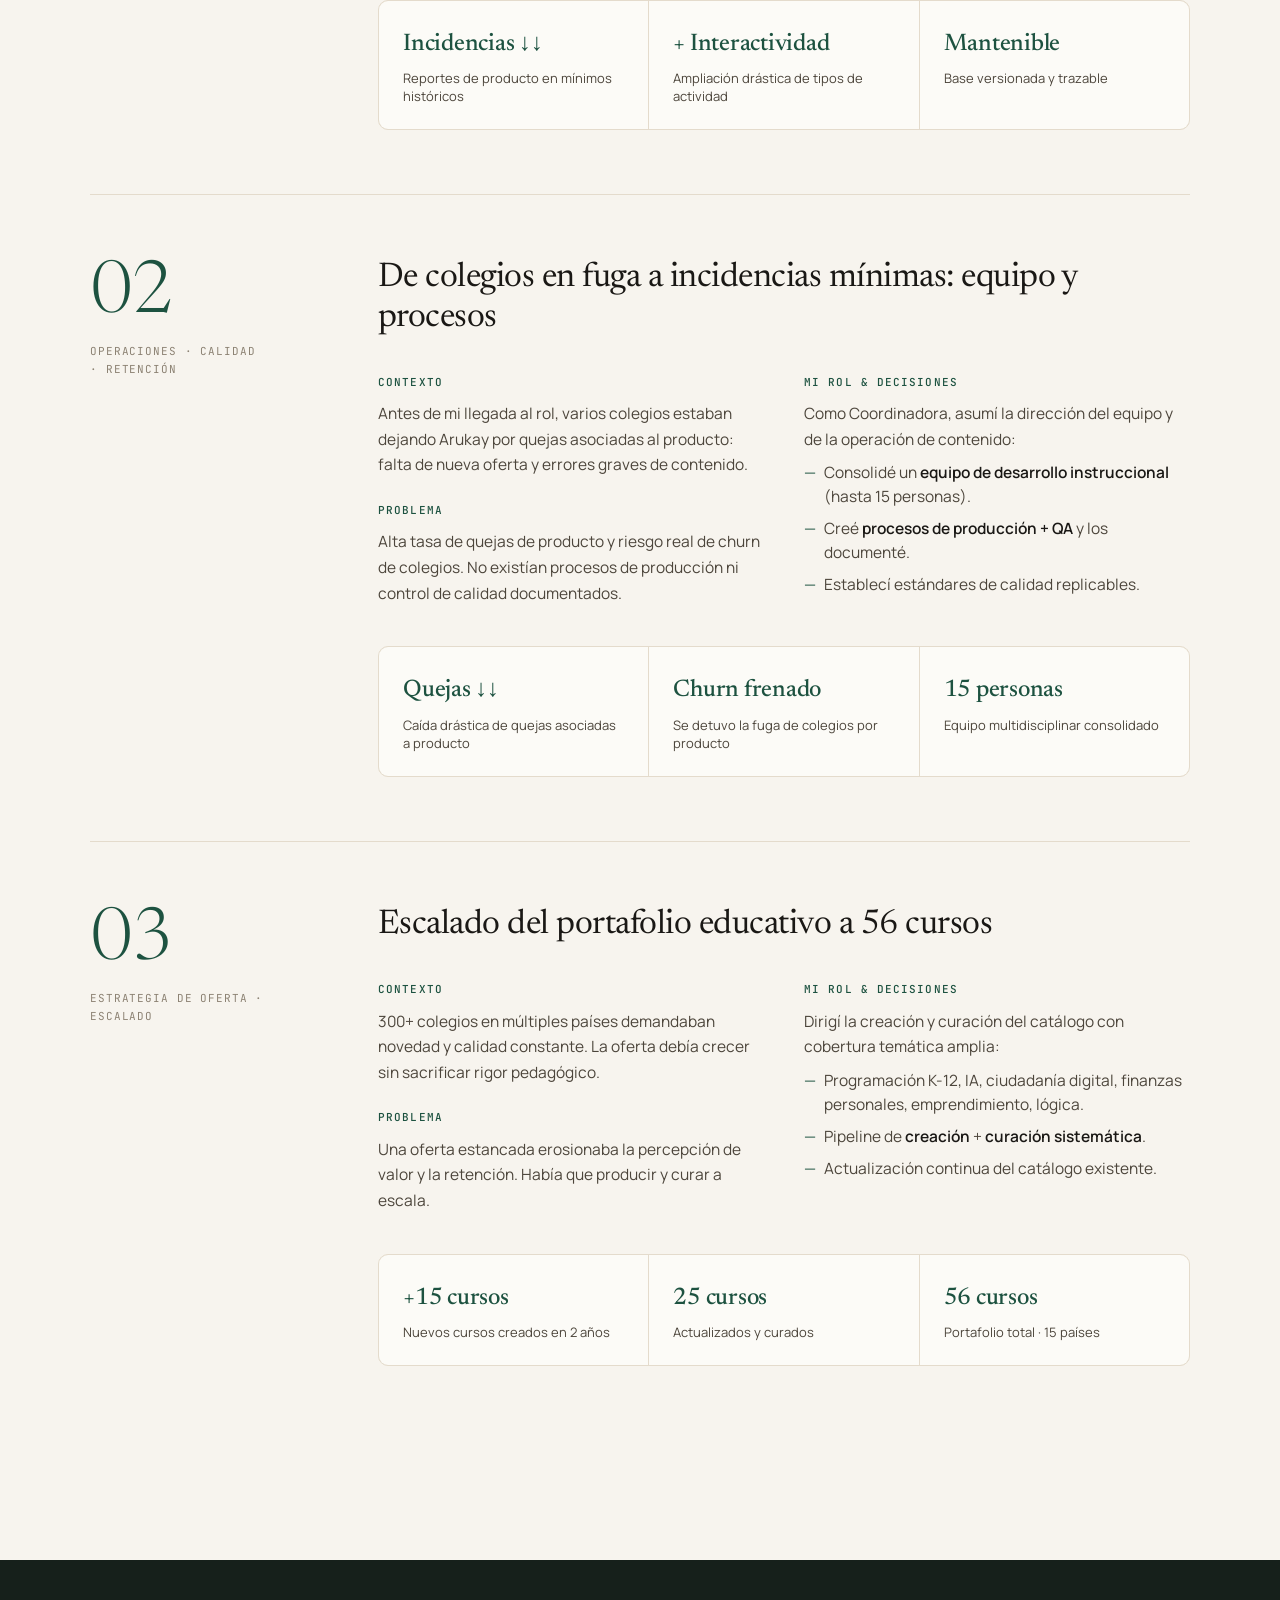
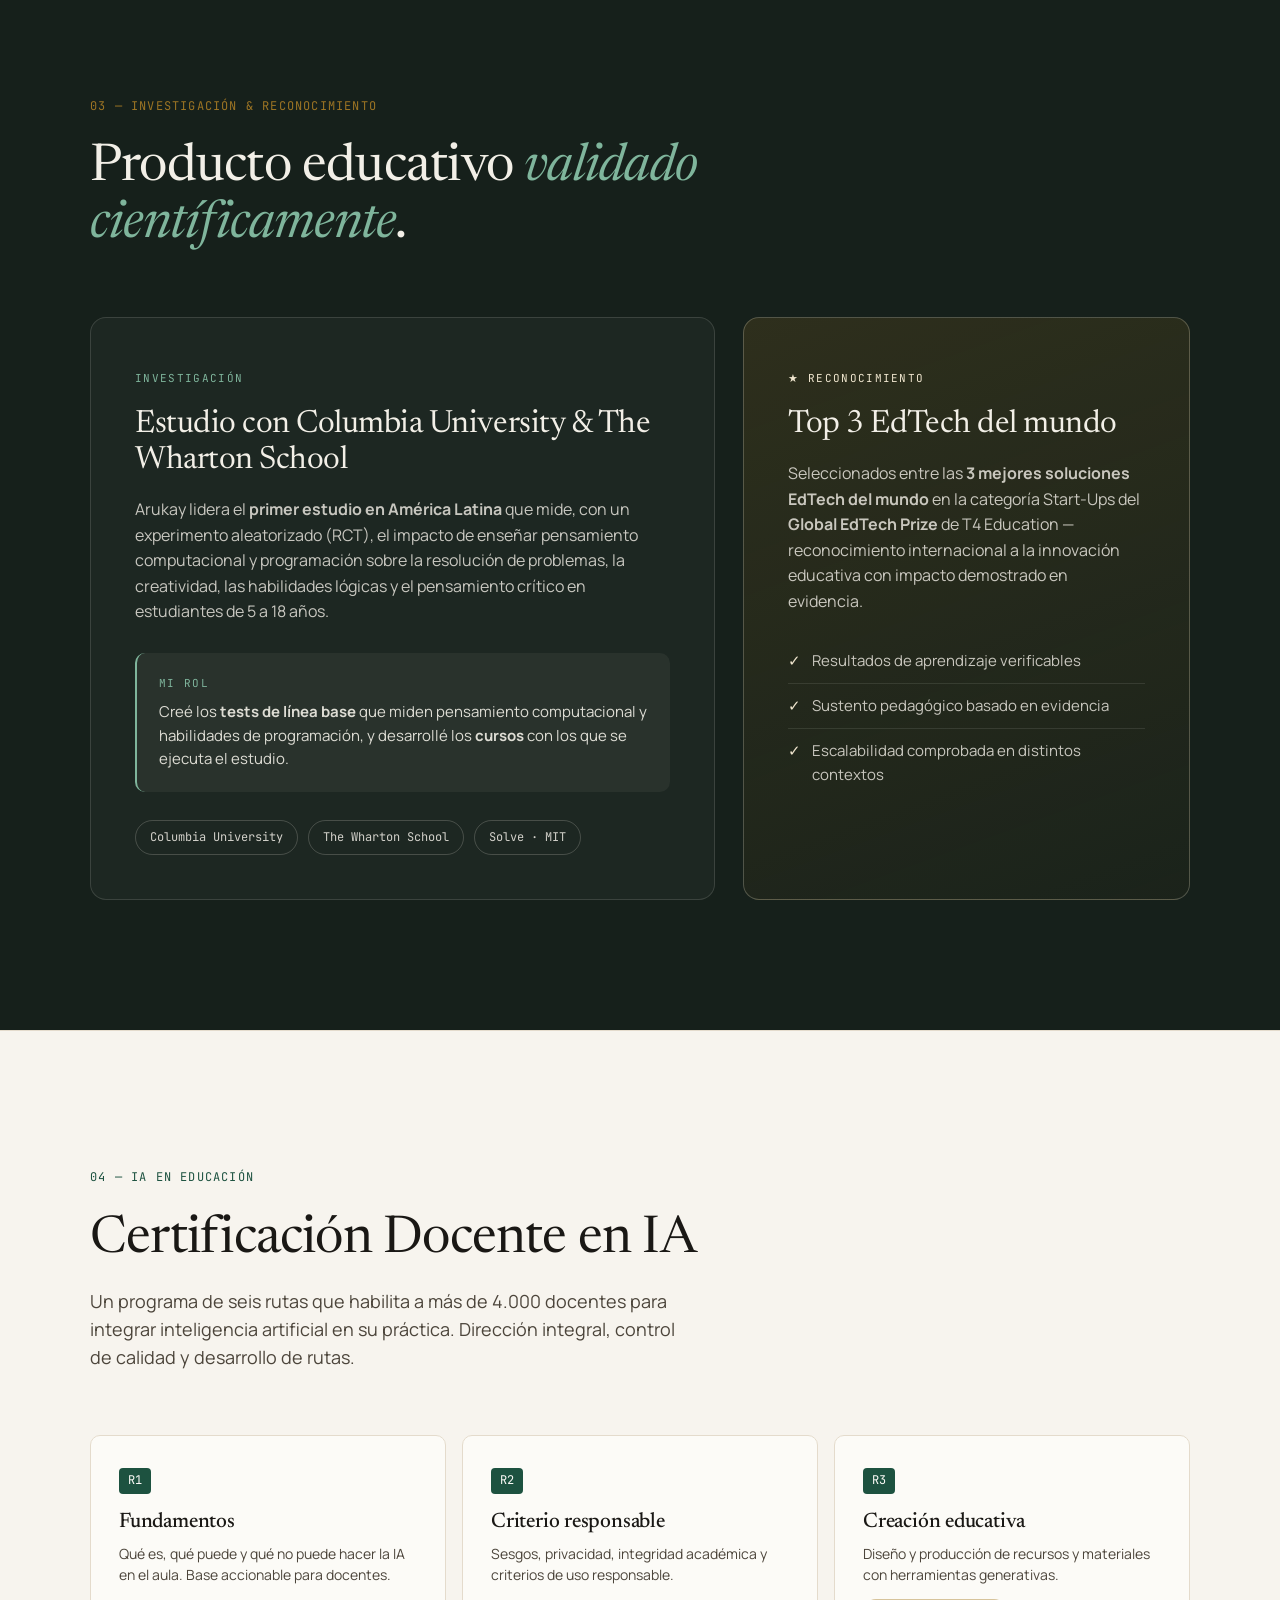
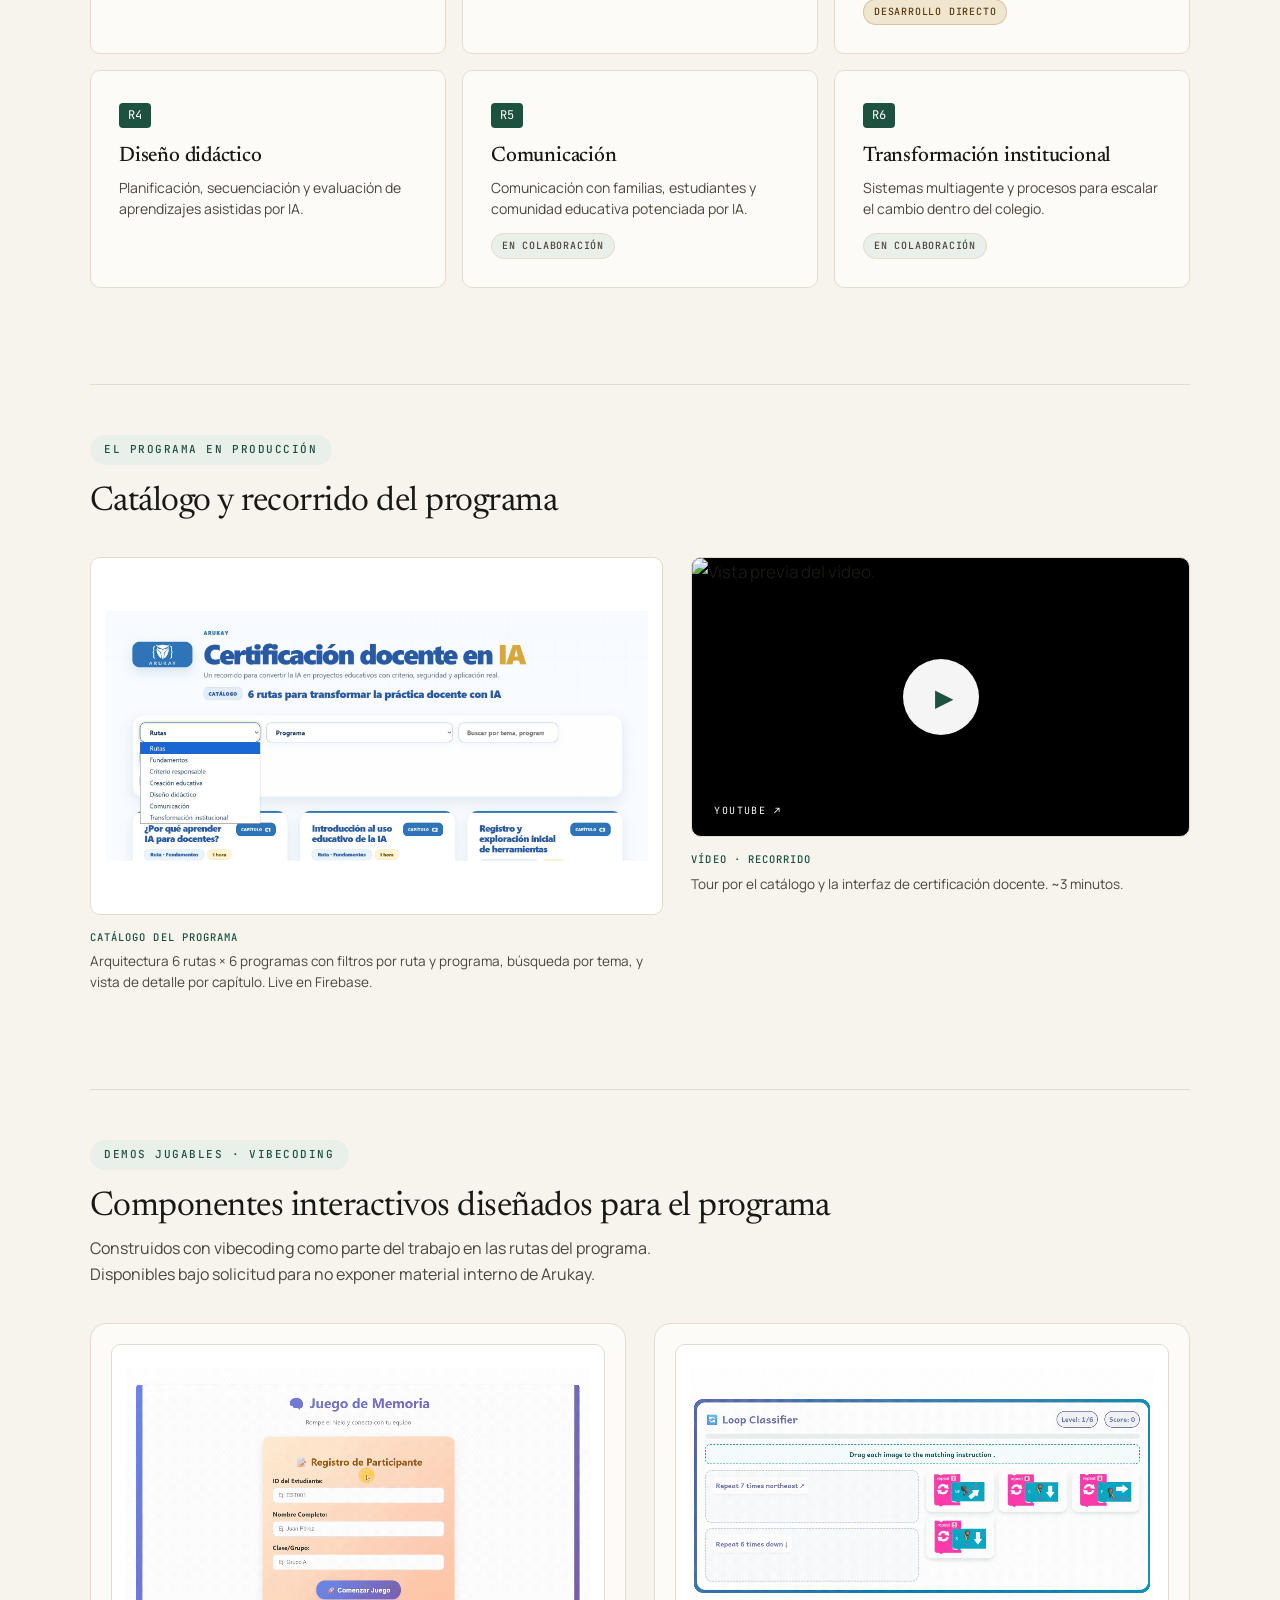
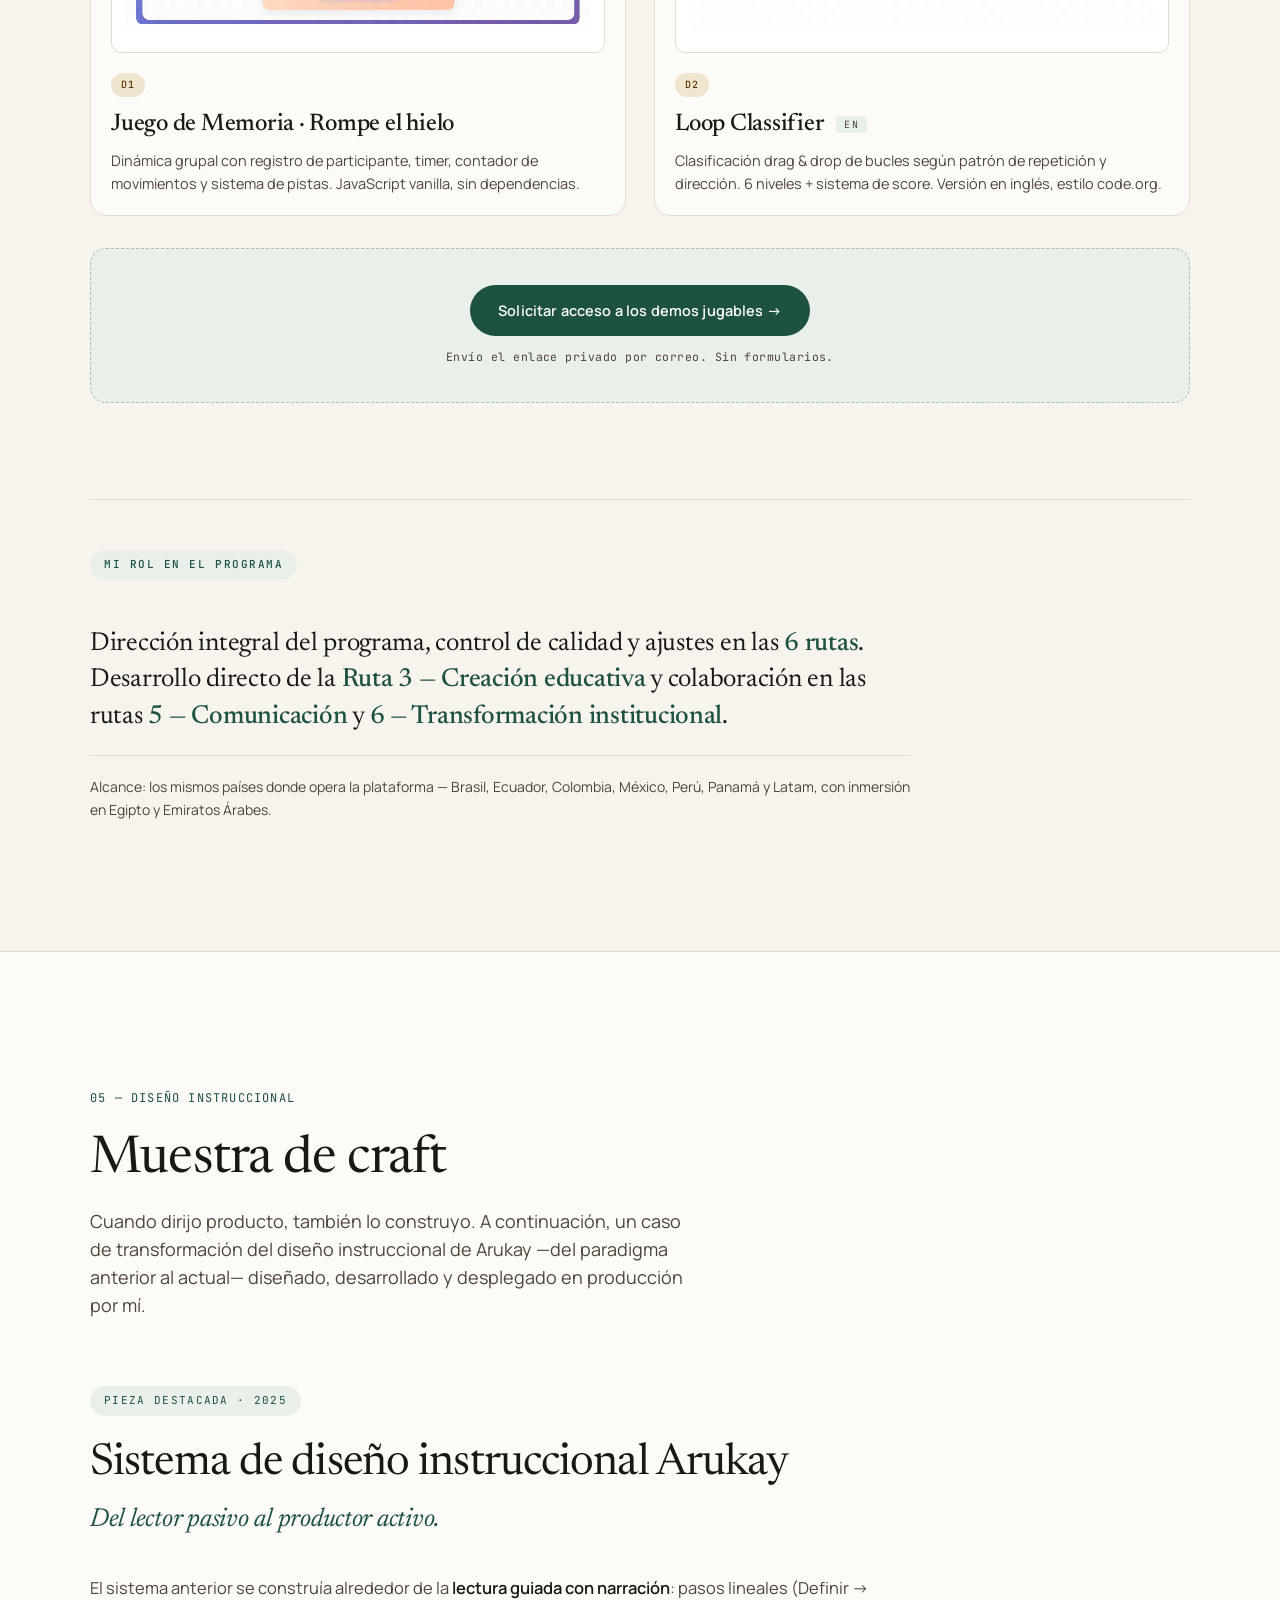
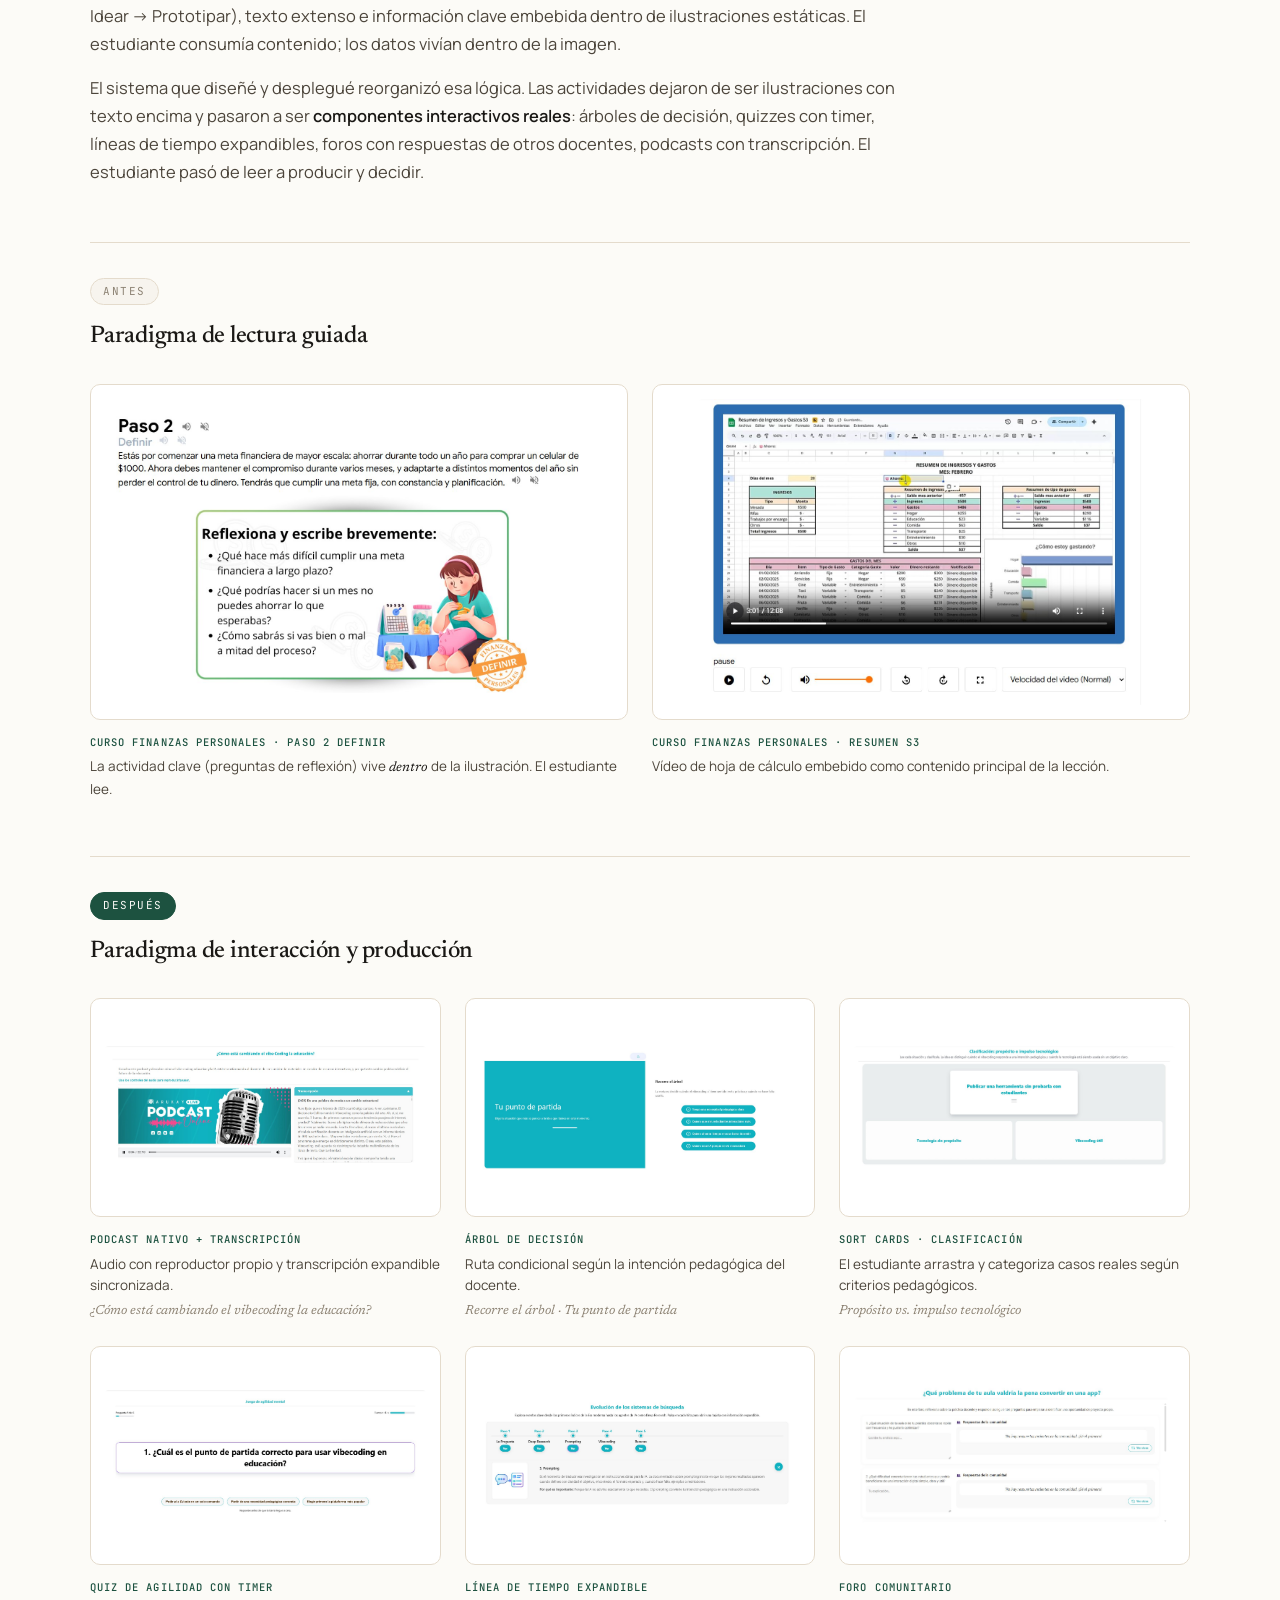
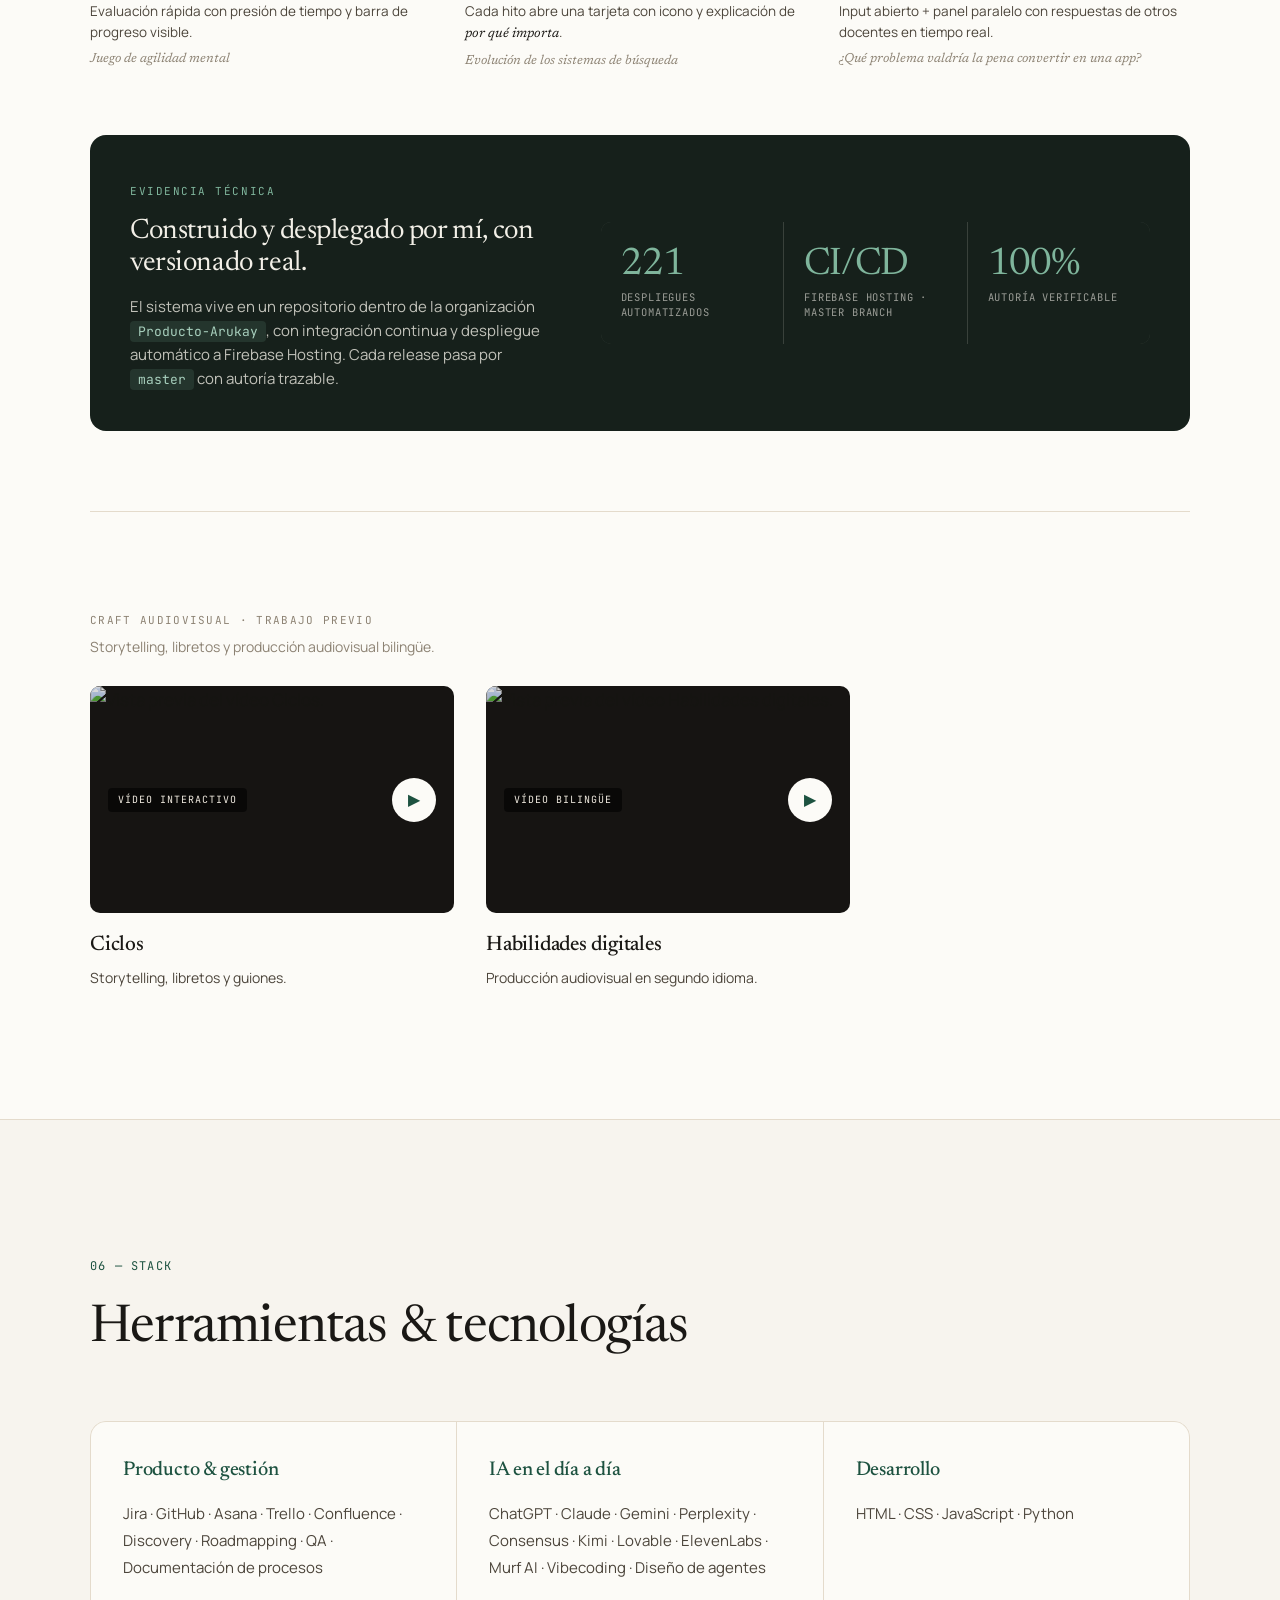
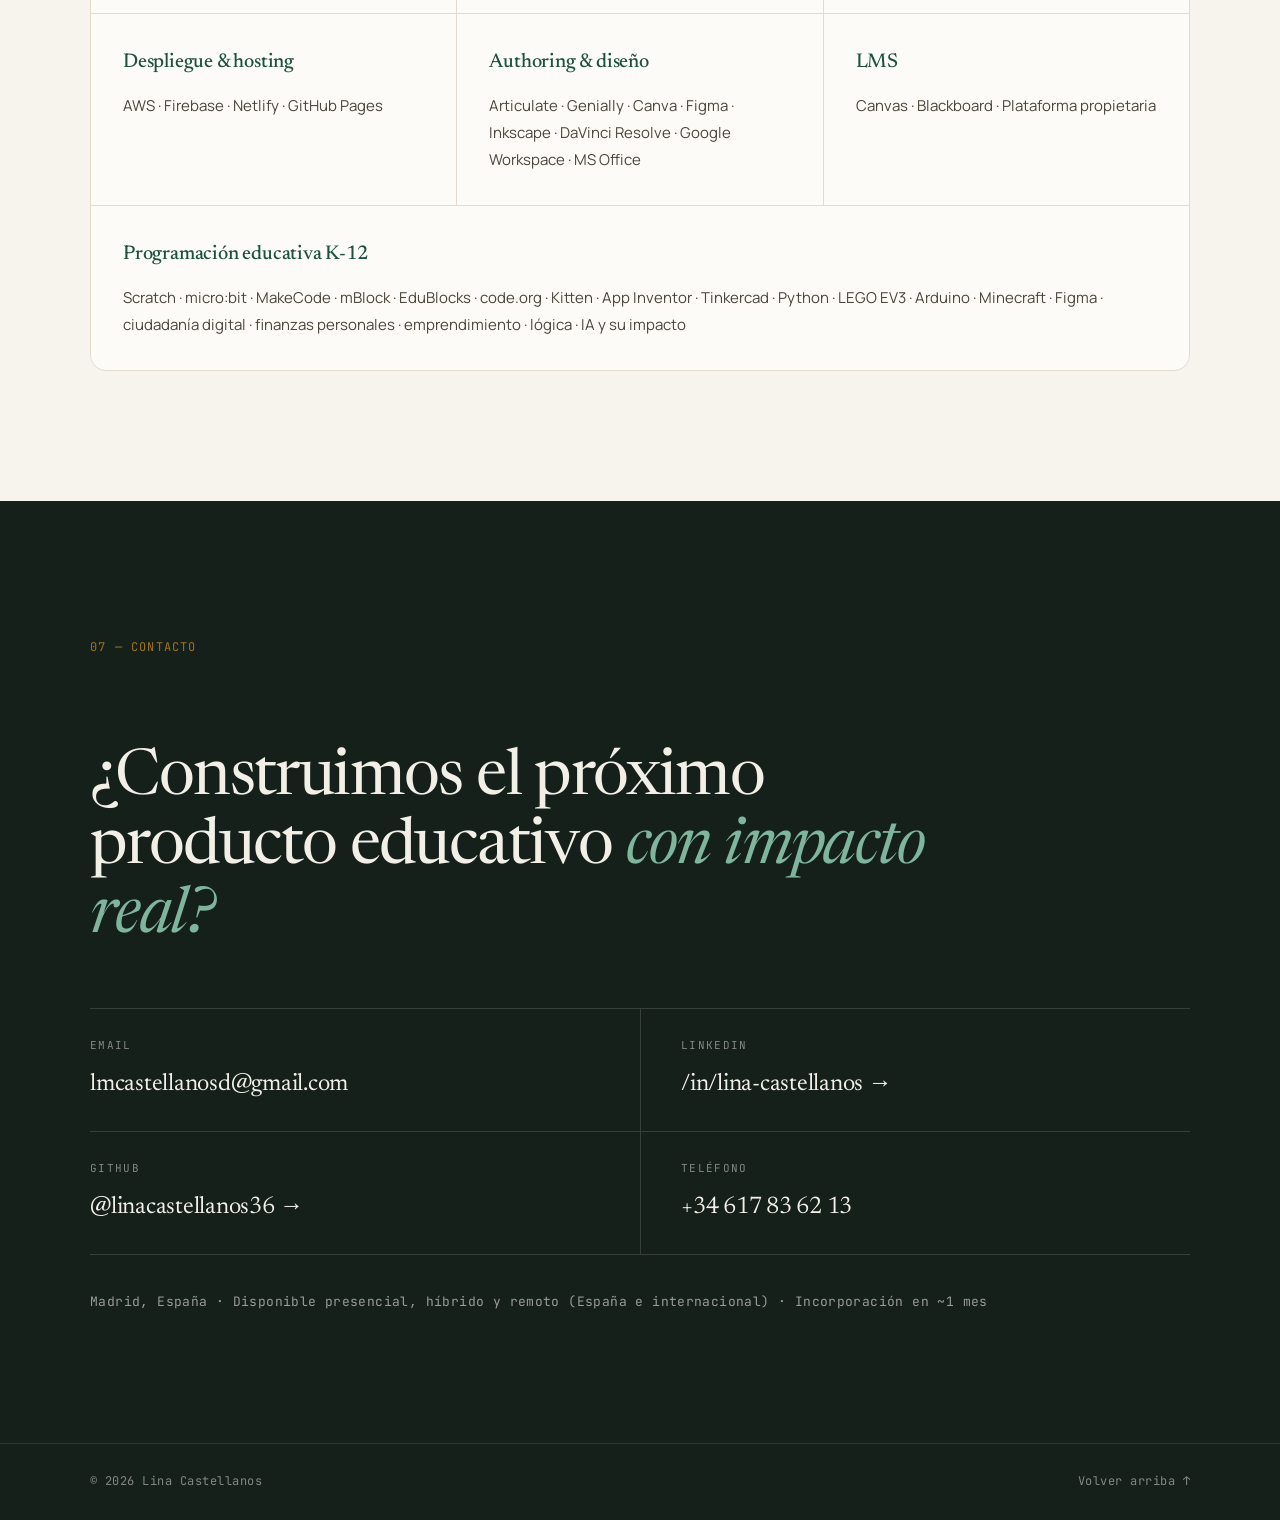
==== commit 277880ac: "fix:ajustes en textos" ====
--- a/index.html
+++ b/index.html
@@ -118,7 +118,7 @@
             Contenidos, pero en la práctica funciono como dueña del producto
             educativo de la plataforma: defino el <strong>diseño
             instruccional</strong>, construyo los <strong>procesos de
-            producción</strong>, dirijo la <strong>estrategia de oferta</strong>
+            producción</strong>, dirijo la <strong>estrategia de creación</strong>
             y lidero al equipo que lo hace realidad.
           </p>
           <p>
@@ -357,7 +357,7 @@
             Estudio con Columbia University &amp; The Wharton School
           </h3>
           <p class="rcard__body">
-            Arukay lidera el <strong>primer estudio en América Latina</strong>
+            Arukay lidera el <b>primer estudio en América Latina</b>
             que mide, con un experimento aleatorizado (RCT), el impacto de
             enseñar pensamiento computacional y programación sobre la
             resolución de problemas, la creatividad, las habilidades lógicas
@@ -366,9 +366,9 @@
           <div class="rcard__role">
             <span class="rcard__role-k">Mi rol</span>
             <p>
-              Creé los <strong>tests de línea base</strong> que miden
+              Creé los <b>tests de línea base</b> que miden 
               pensamiento computacional y habilidades de programación, y
-              desarrollé los <strong>cursos</strong> con los que se ejecuta
+              desarrollé los <b>cursos</b> con los que se ejecuta
               el estudio.
             </p>
           </div>
@@ -384,9 +384,9 @@
           <span class="rcard__label rcard__label--gold">★ Reconocimiento</span>
           <h3 class="rcard__title">Top 3 EdTech del mundo</h3>
           <p class="rcard__body">
-            Seleccionados entre las <strong>3 mejores soluciones EdTech del
-            mundo</strong> en la categoría Start-Ups del
-            <strong>Global EdTech Prize</strong> de T4 Education —
+            Seleccionados entre las <b>3 mejores soluciones EdTech del
+            mundo</b> en la categoría Start-Ups del
+            <b>Global EdTech Prize</b> de T4 Education —
             reconocimiento internacional a la innovación educativa con
             impacto demostrado en evidencia.
           </p>
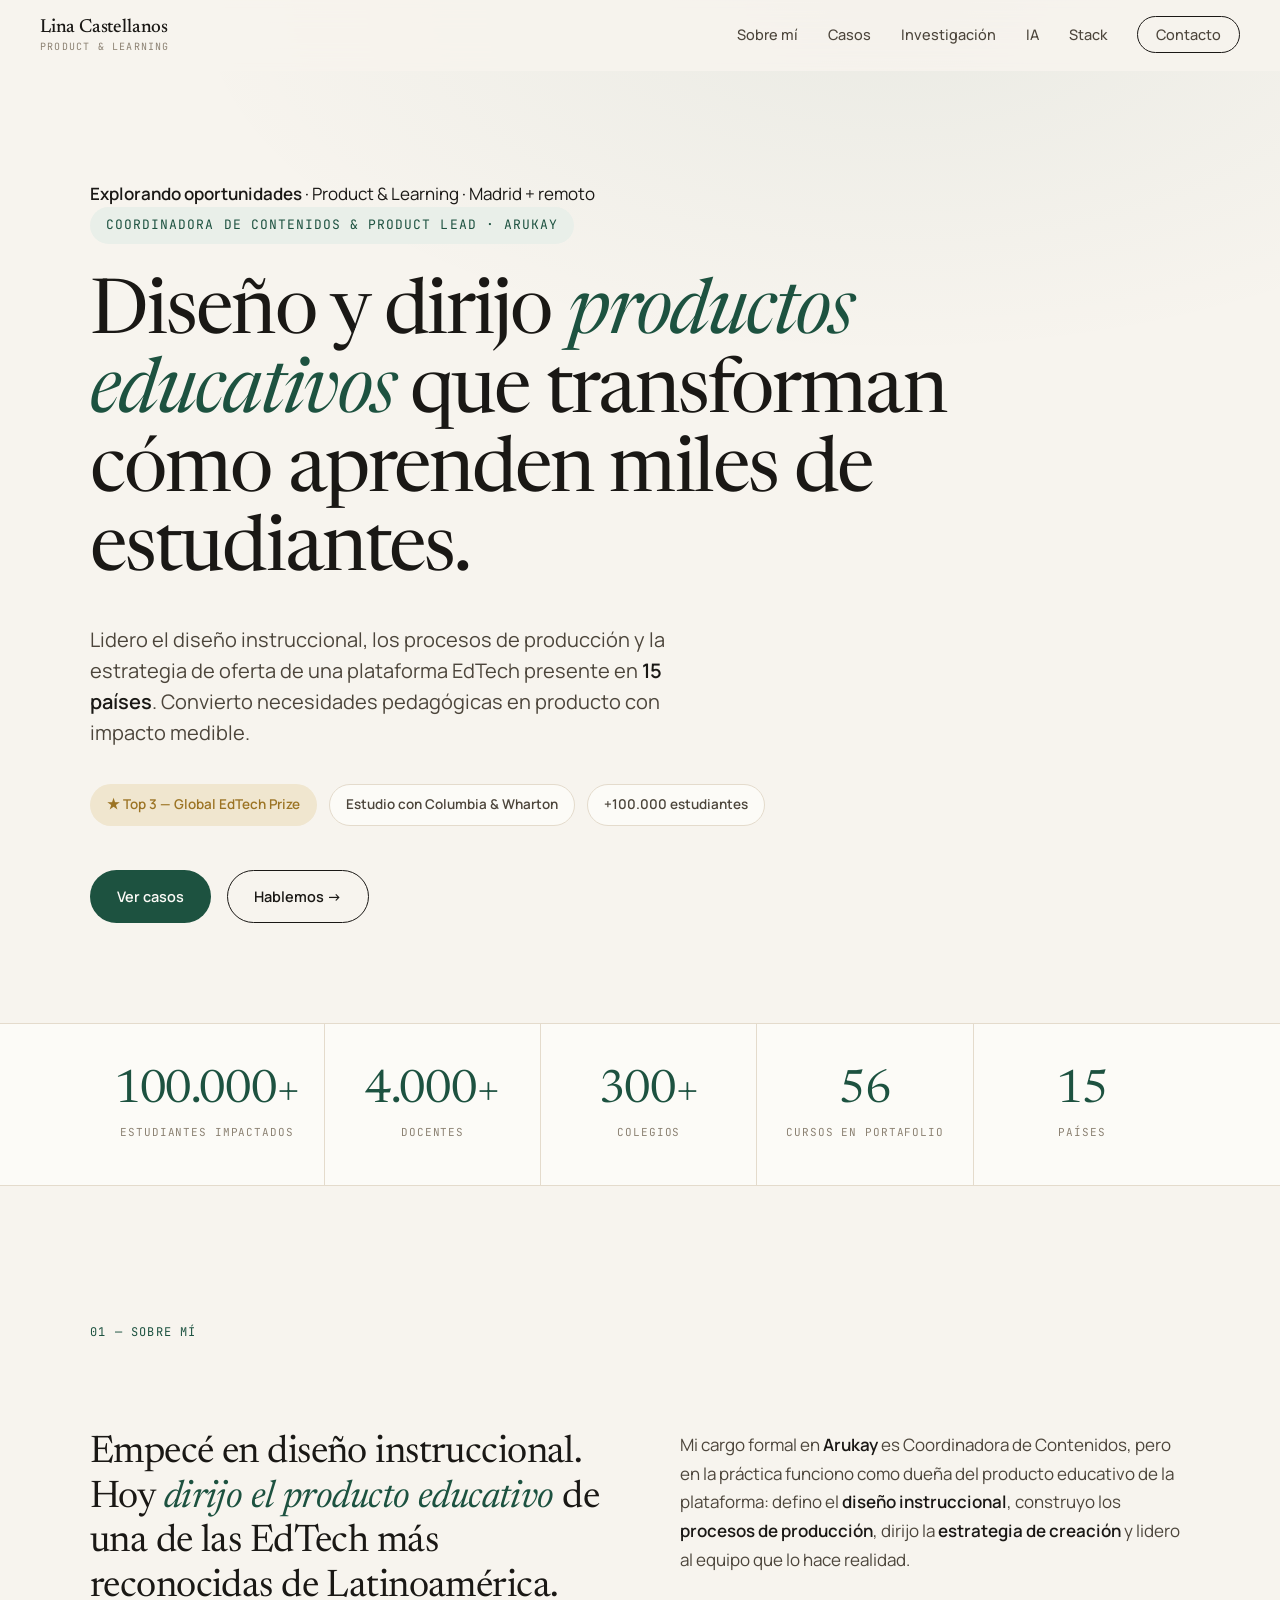
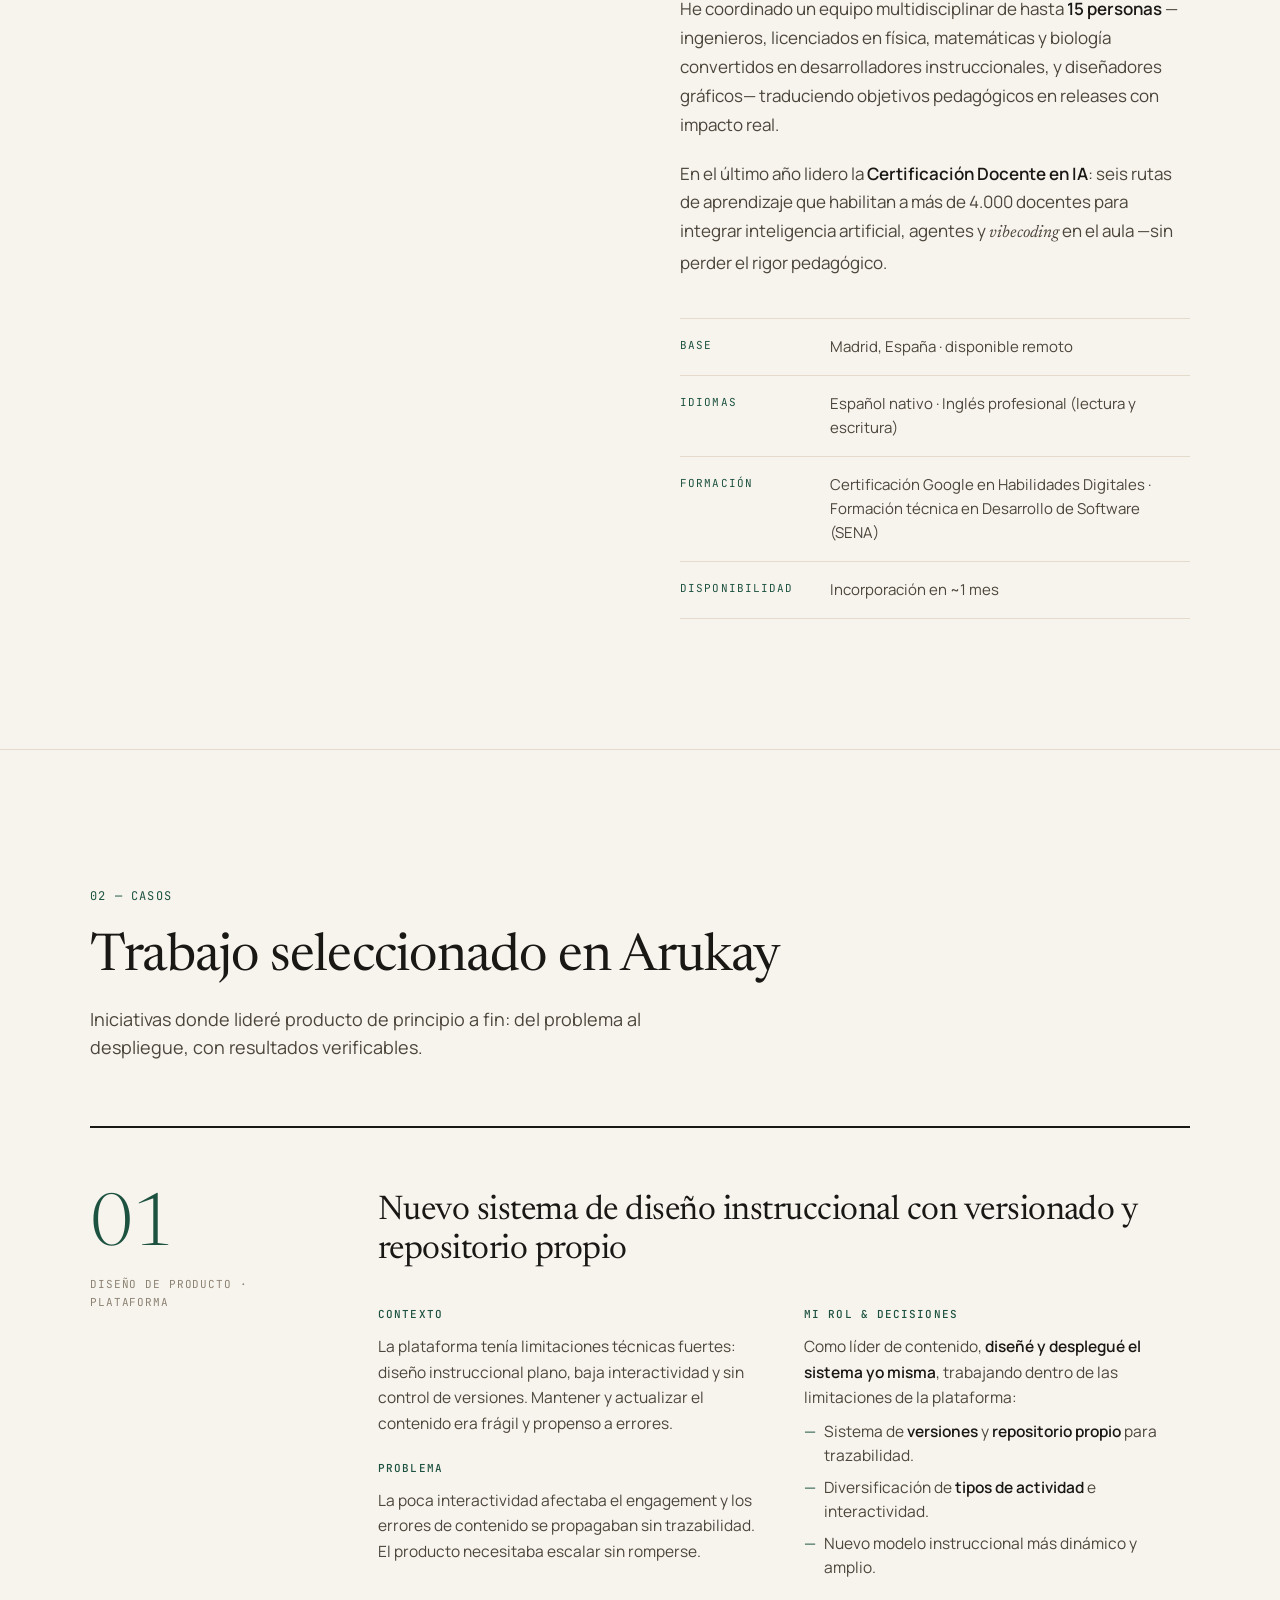
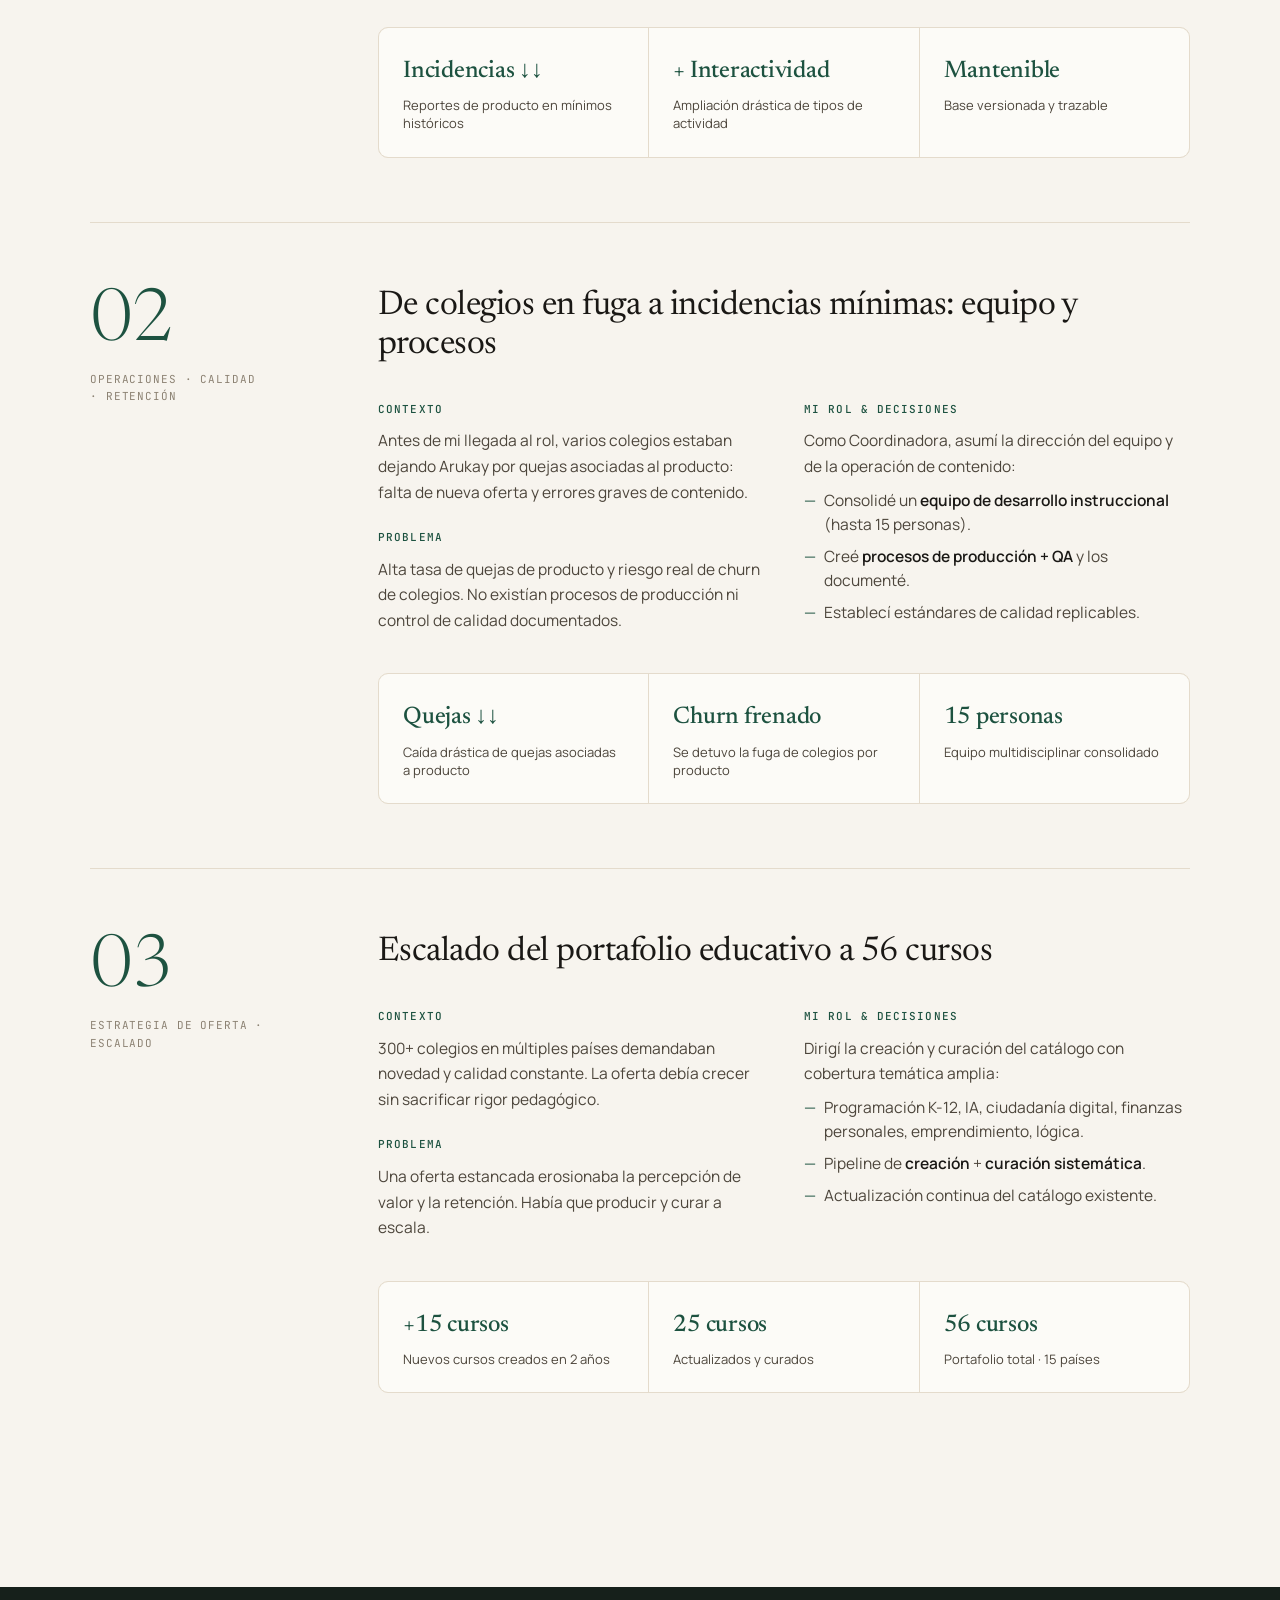
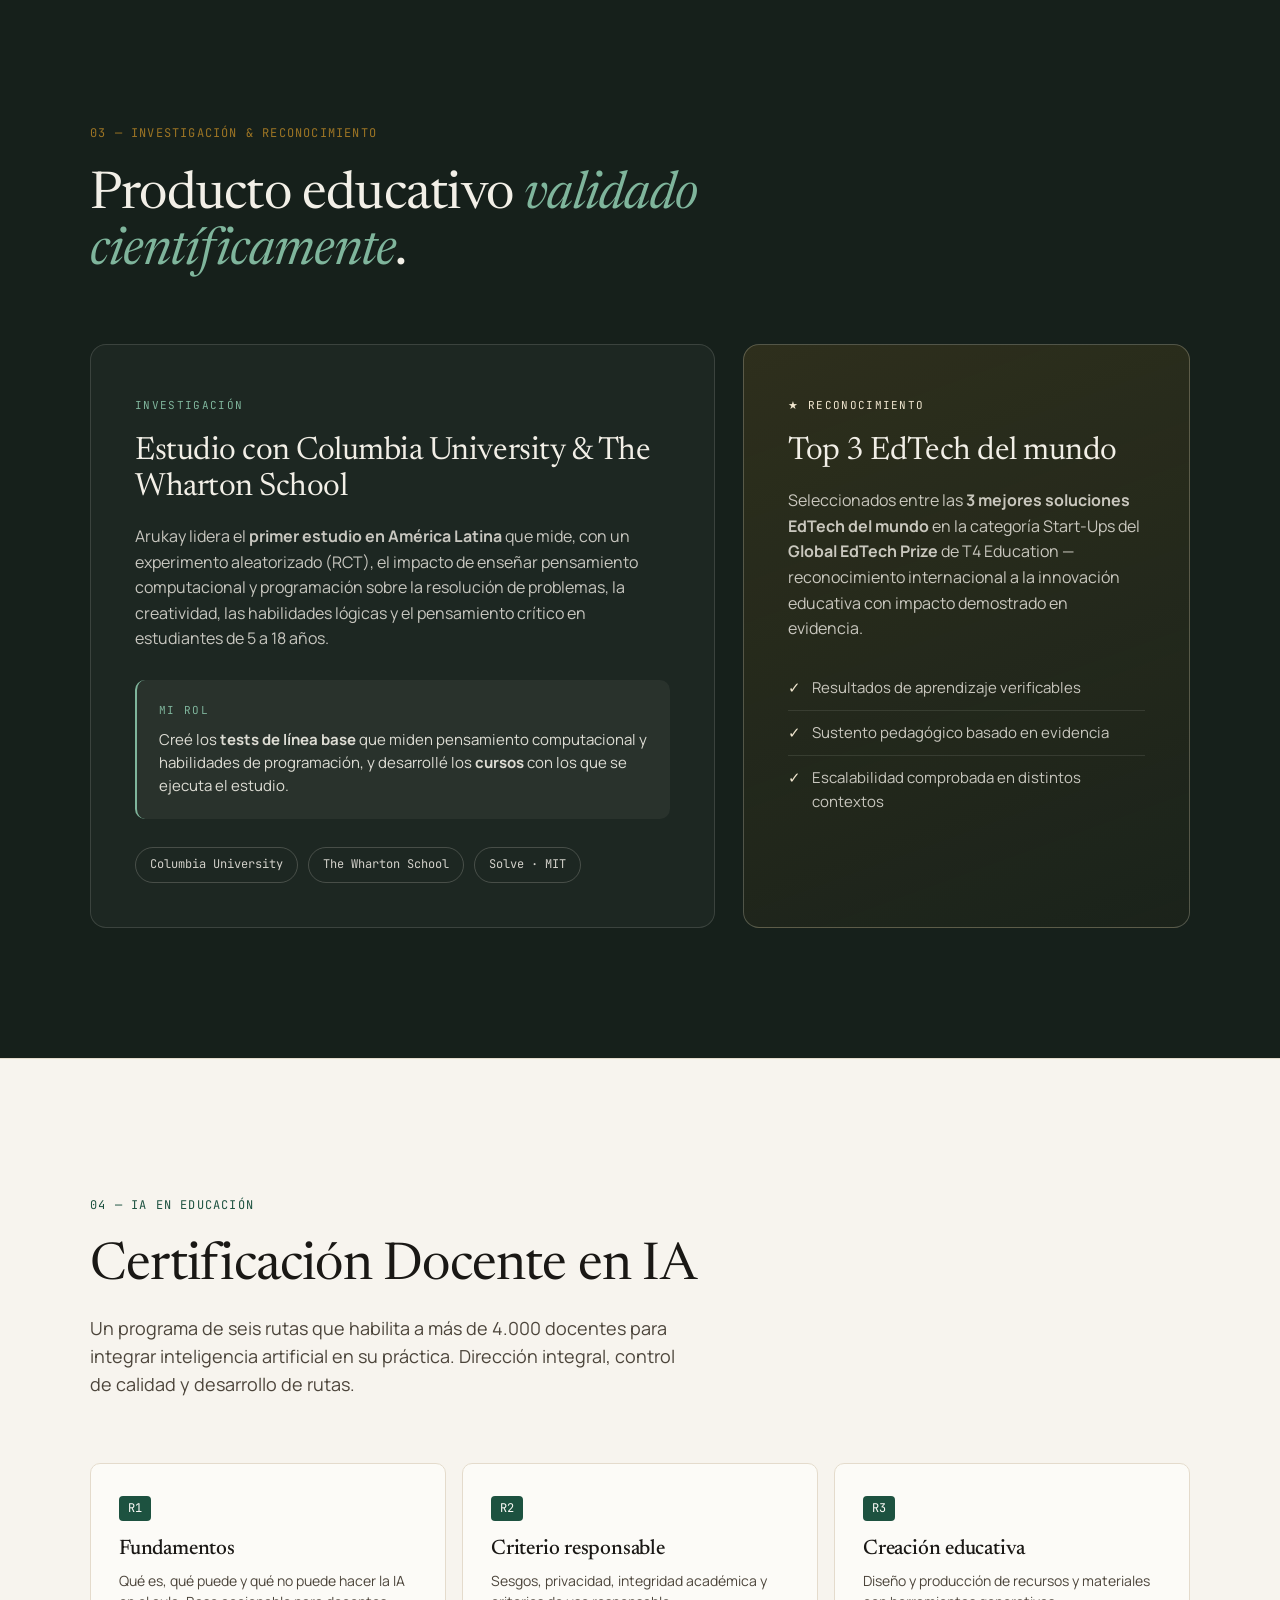
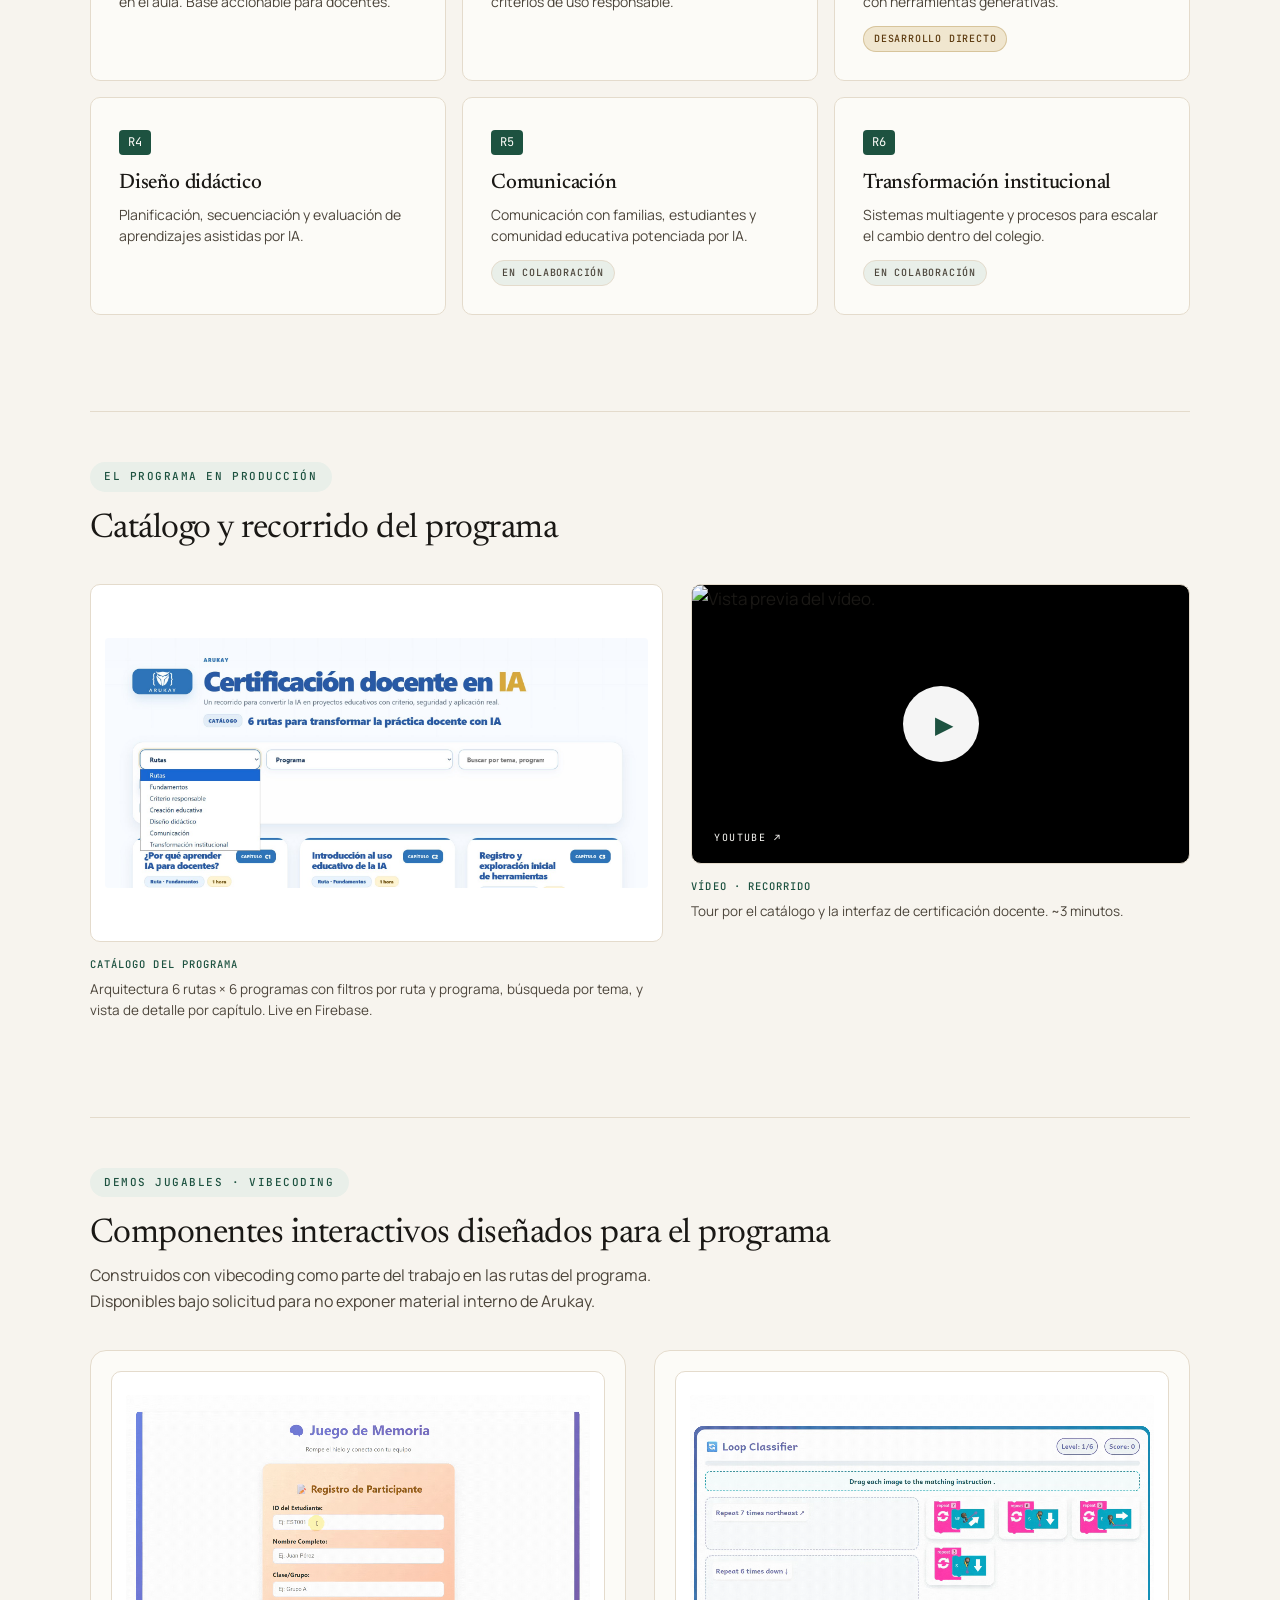
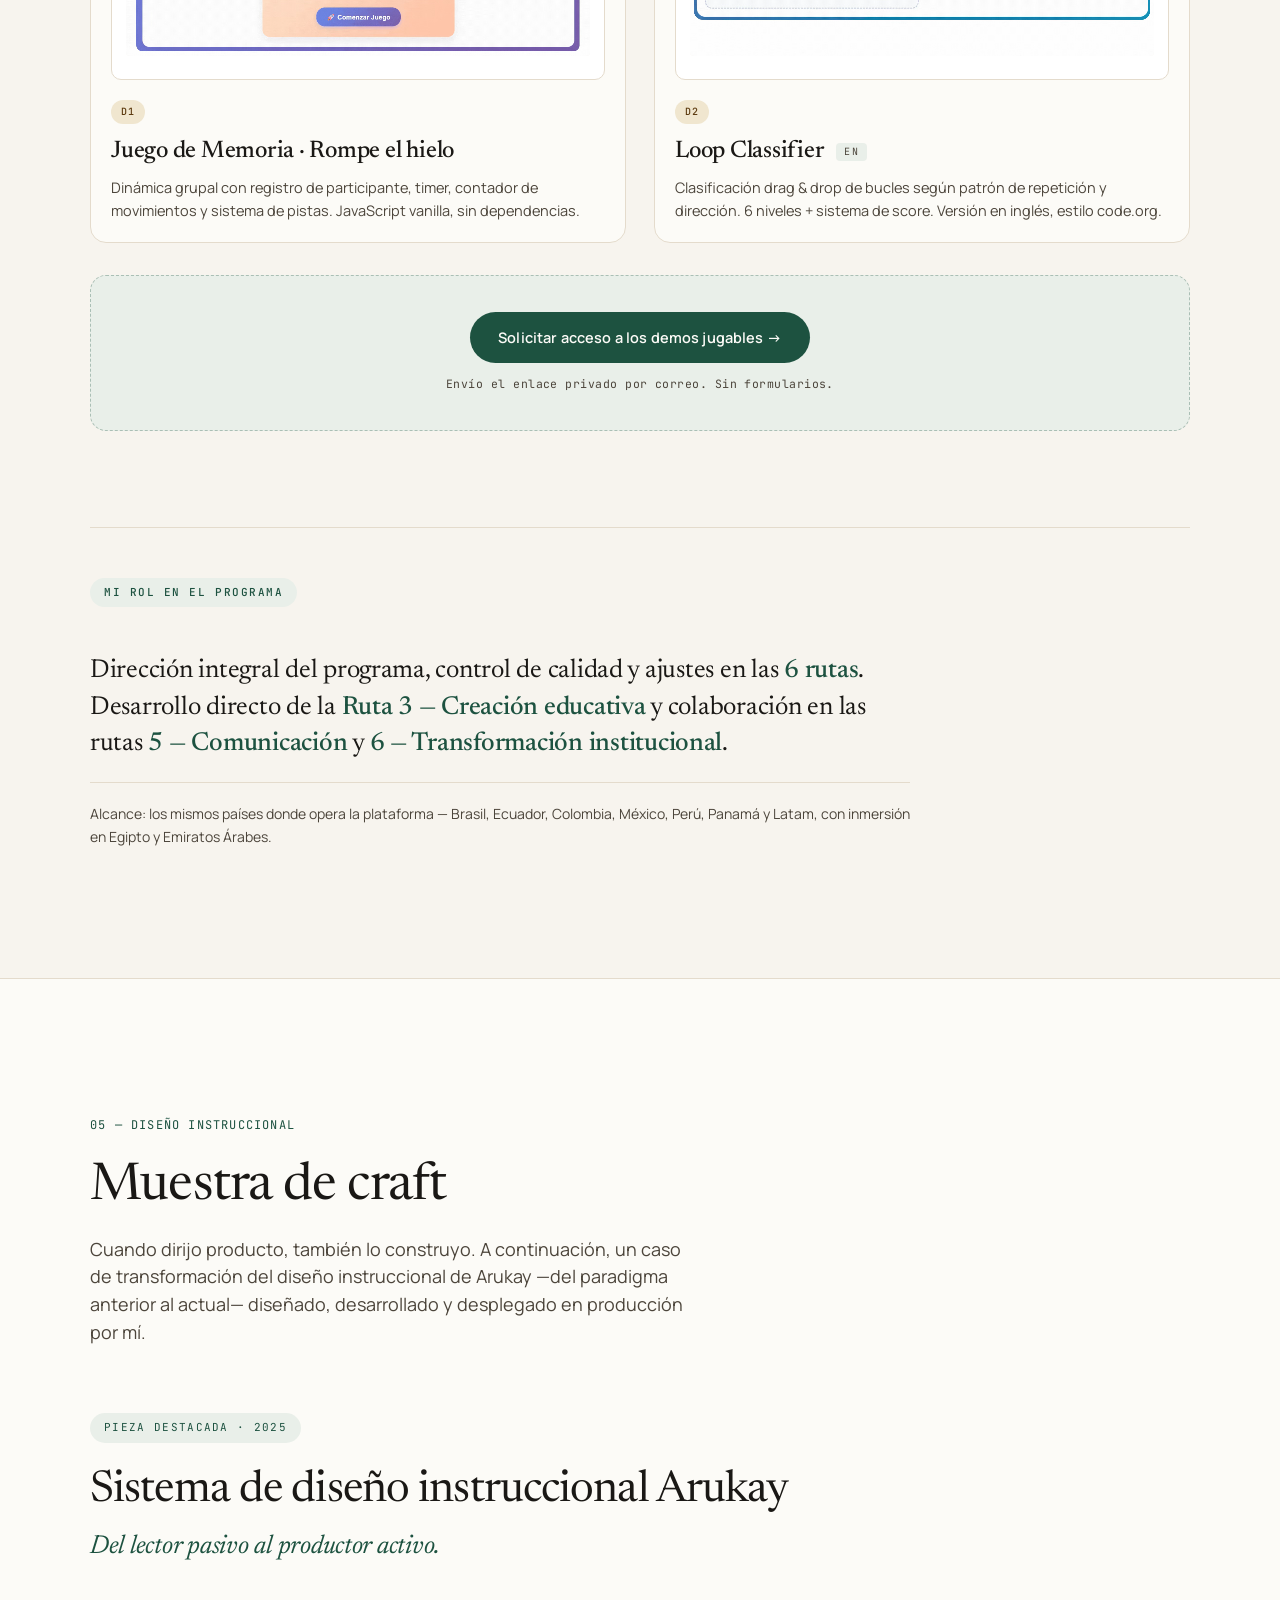
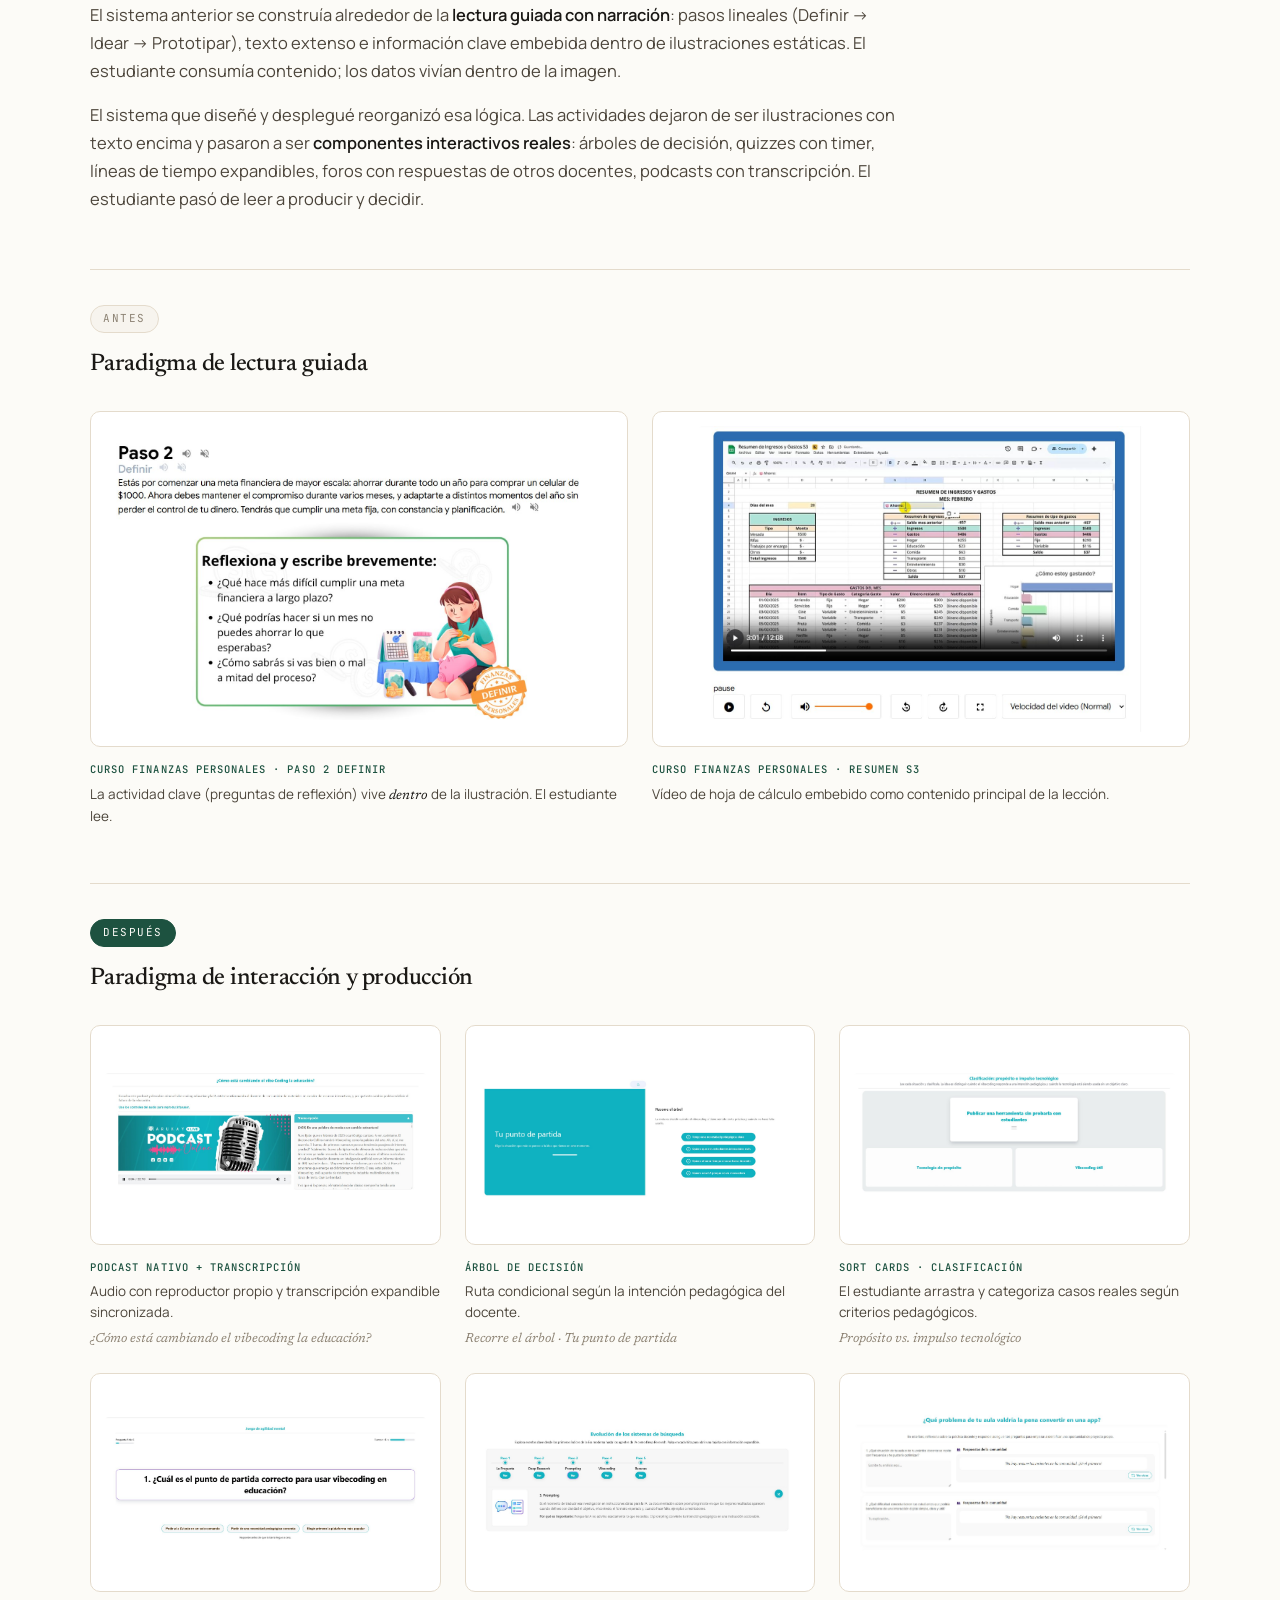
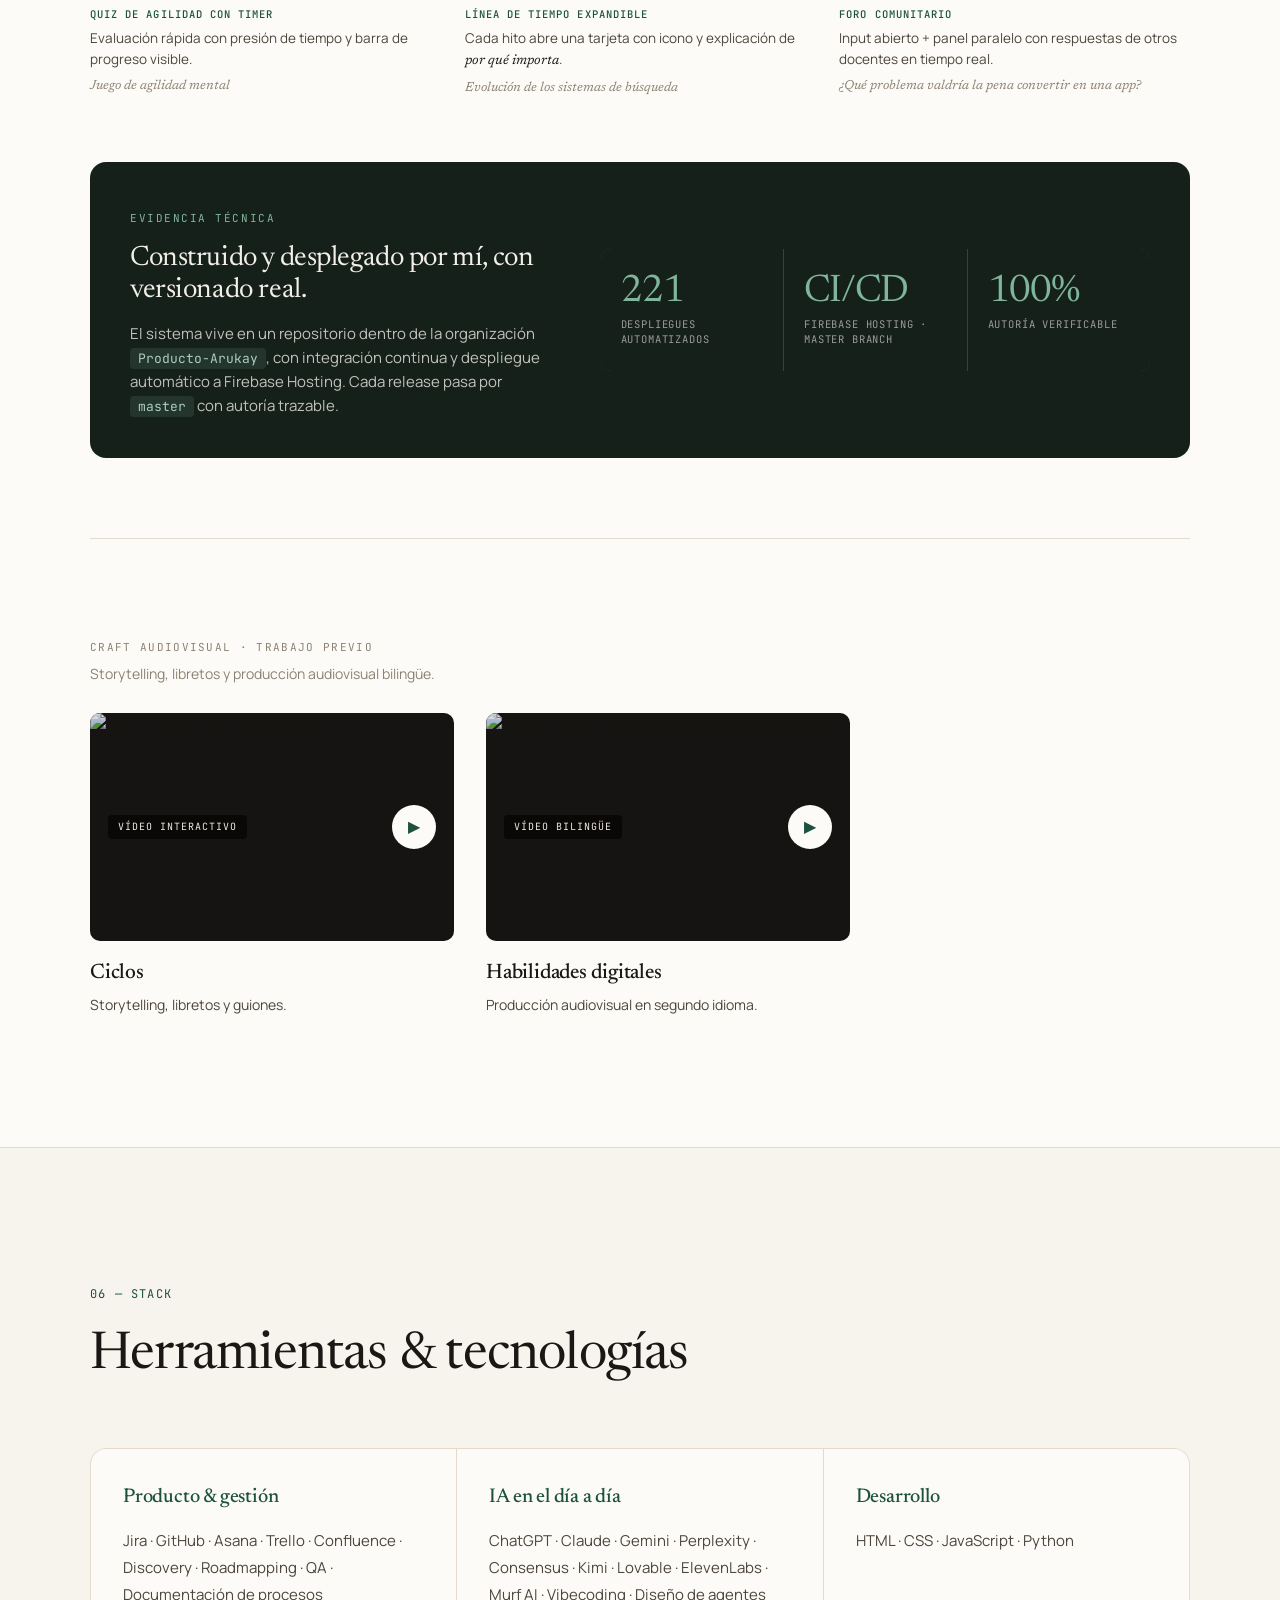
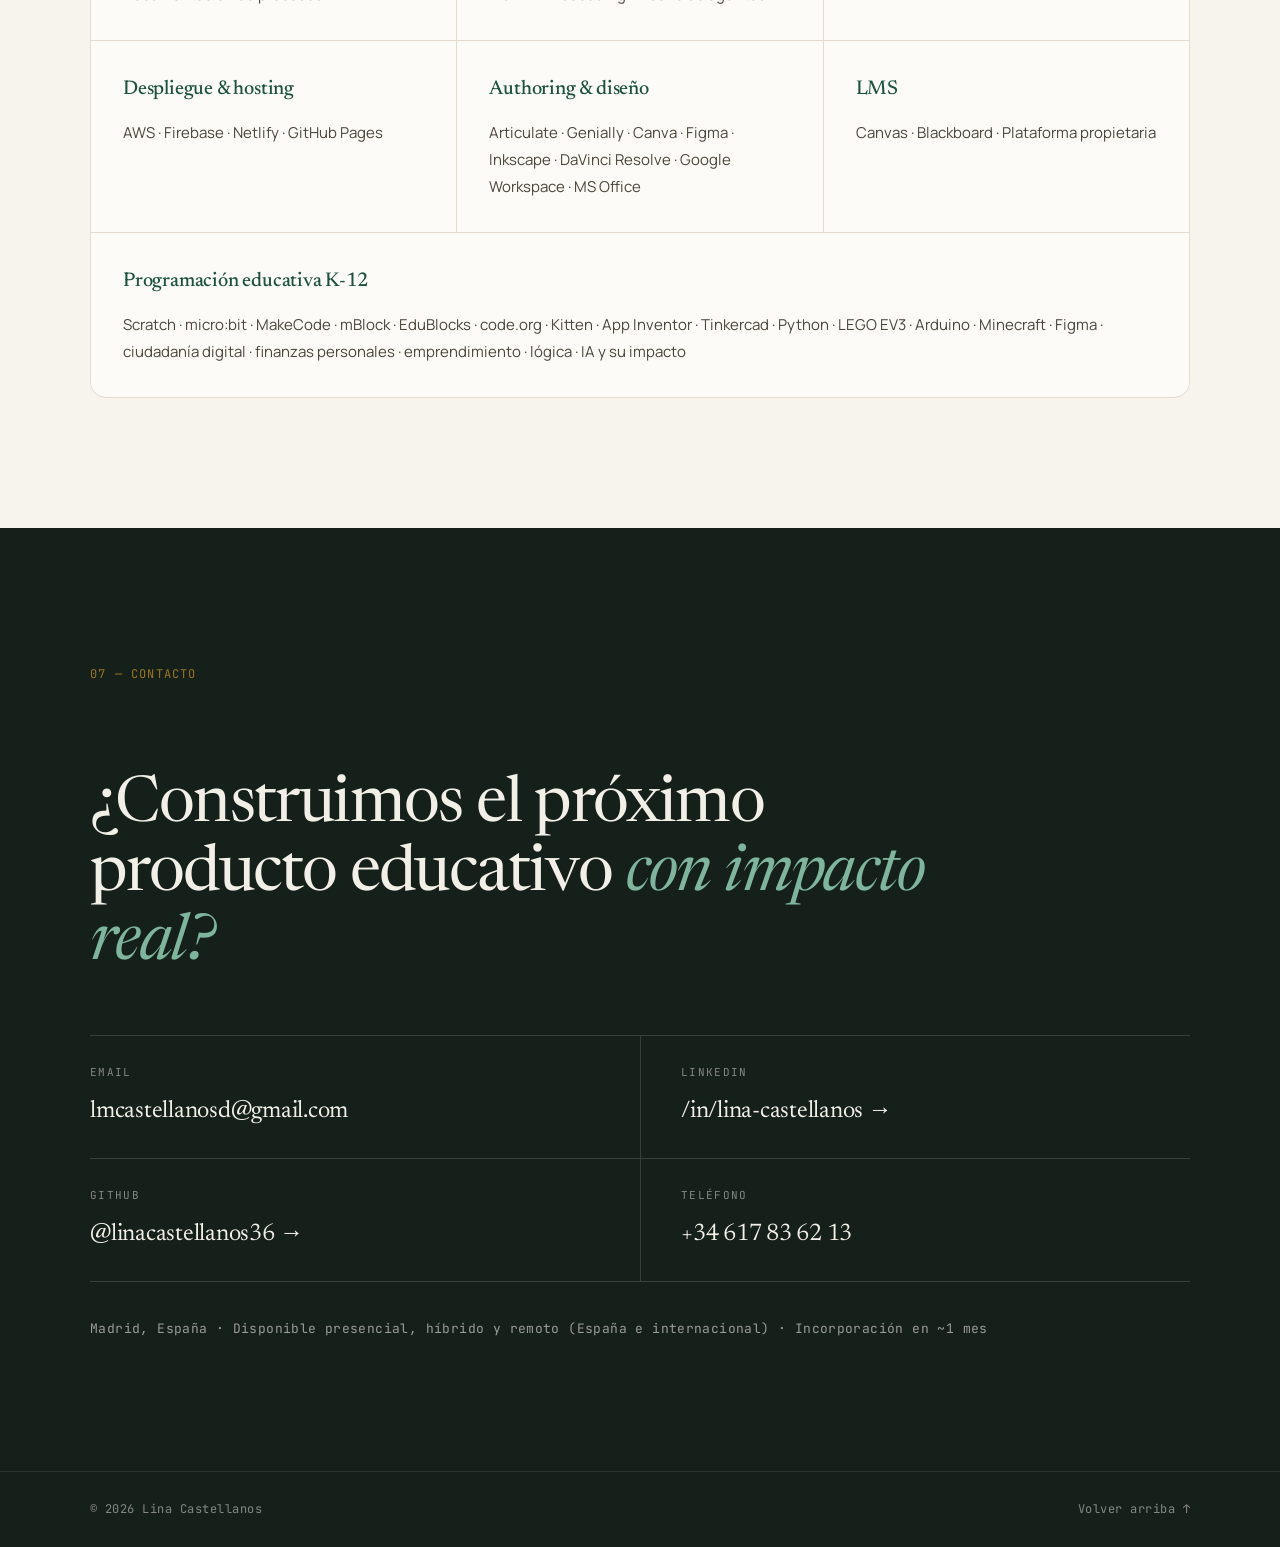
==== commit da8a0f71: "anexar disponibilidad" ====
--- a/index.html
+++ b/index.html
@@ -44,6 +44,12 @@
   <header class="hero" id="top">
     <div class="container">
       <div class="hero__inner">
+        <a href="#contact" class="availability" aria-label="Explorando oportunidades — ir a contacto">
+          <span class="availability__dot" aria-hidden="true"></span>
+          <span class="availability__text">
+            <strong>Explorando oportunidades</strong> · Product &amp; Learning · Madrid + remoto
+          </span>
+        </a>
         <span class="hero__eyebrow">Coordinadora de Contenidos &amp; Product Lead · Arukay</span>
         <h1 class="hero__title">
           Diseño y dirijo <em>productos educativos</em> que transforman
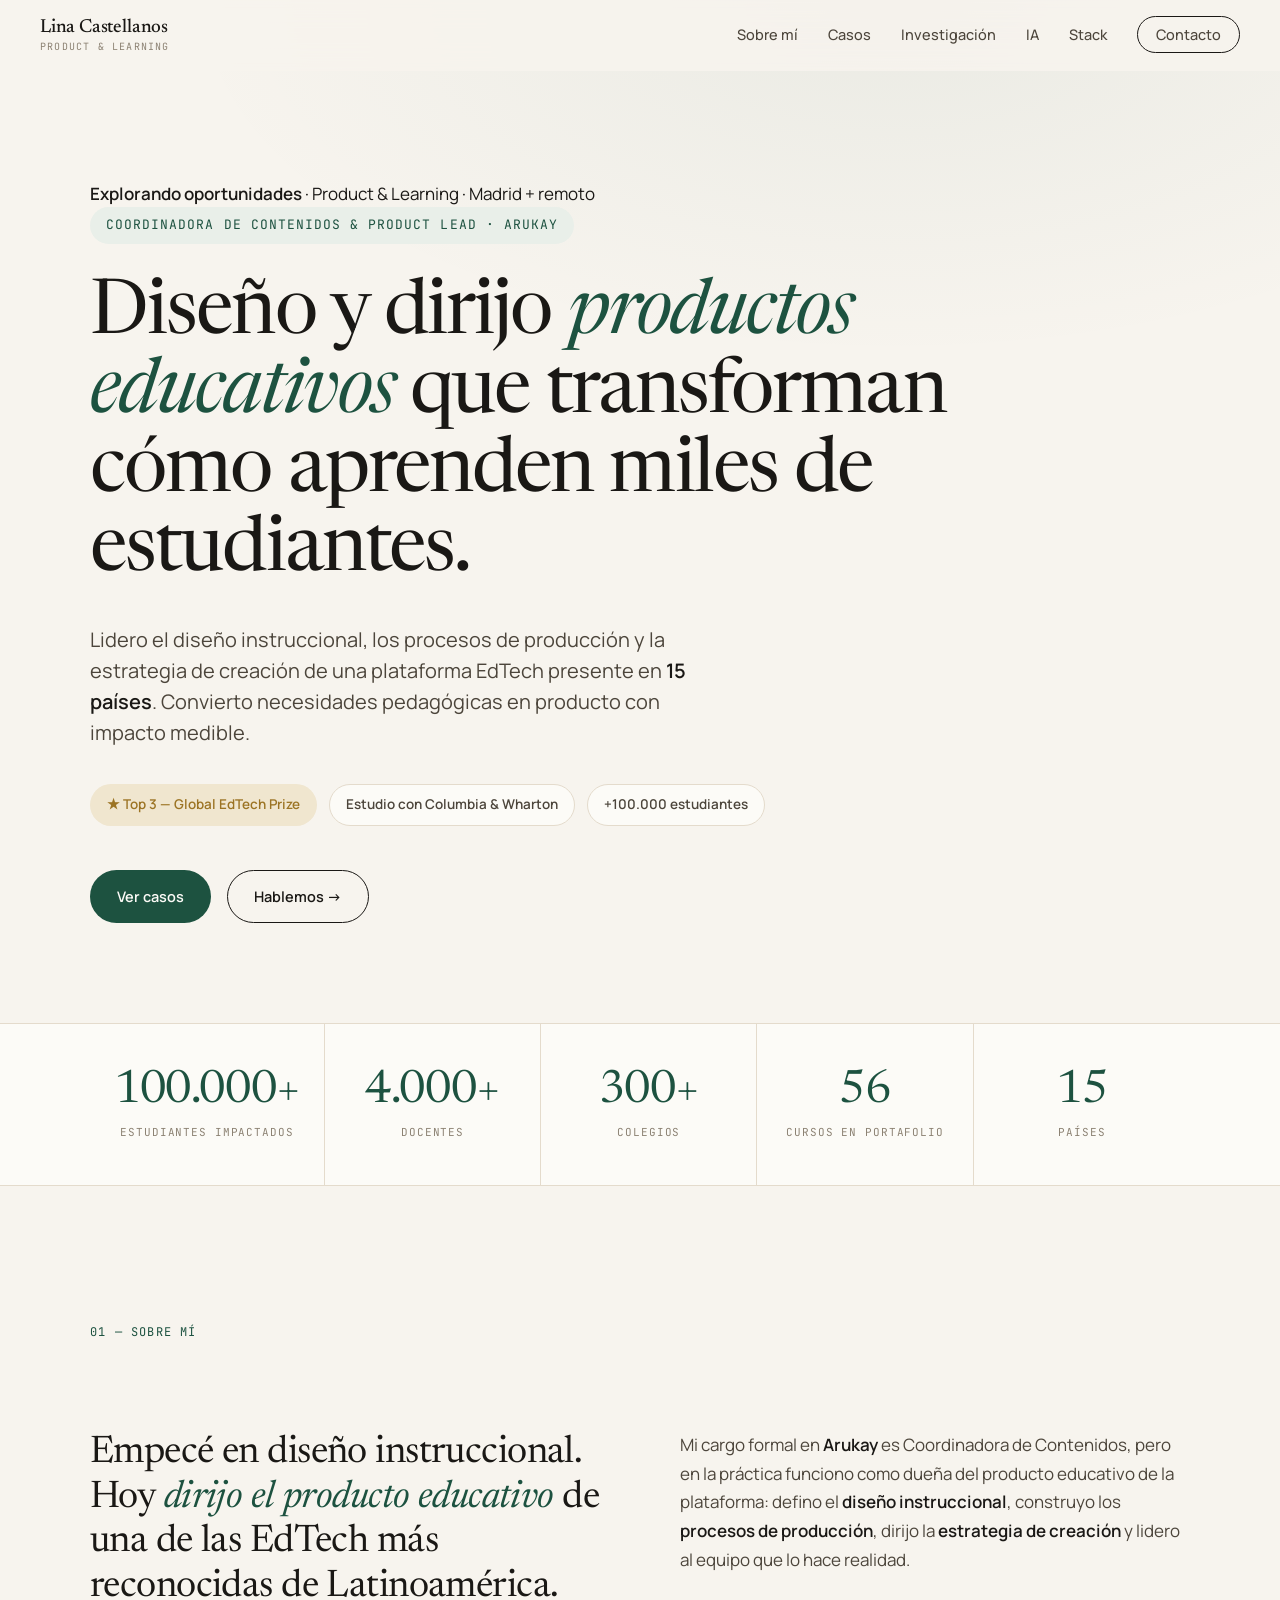
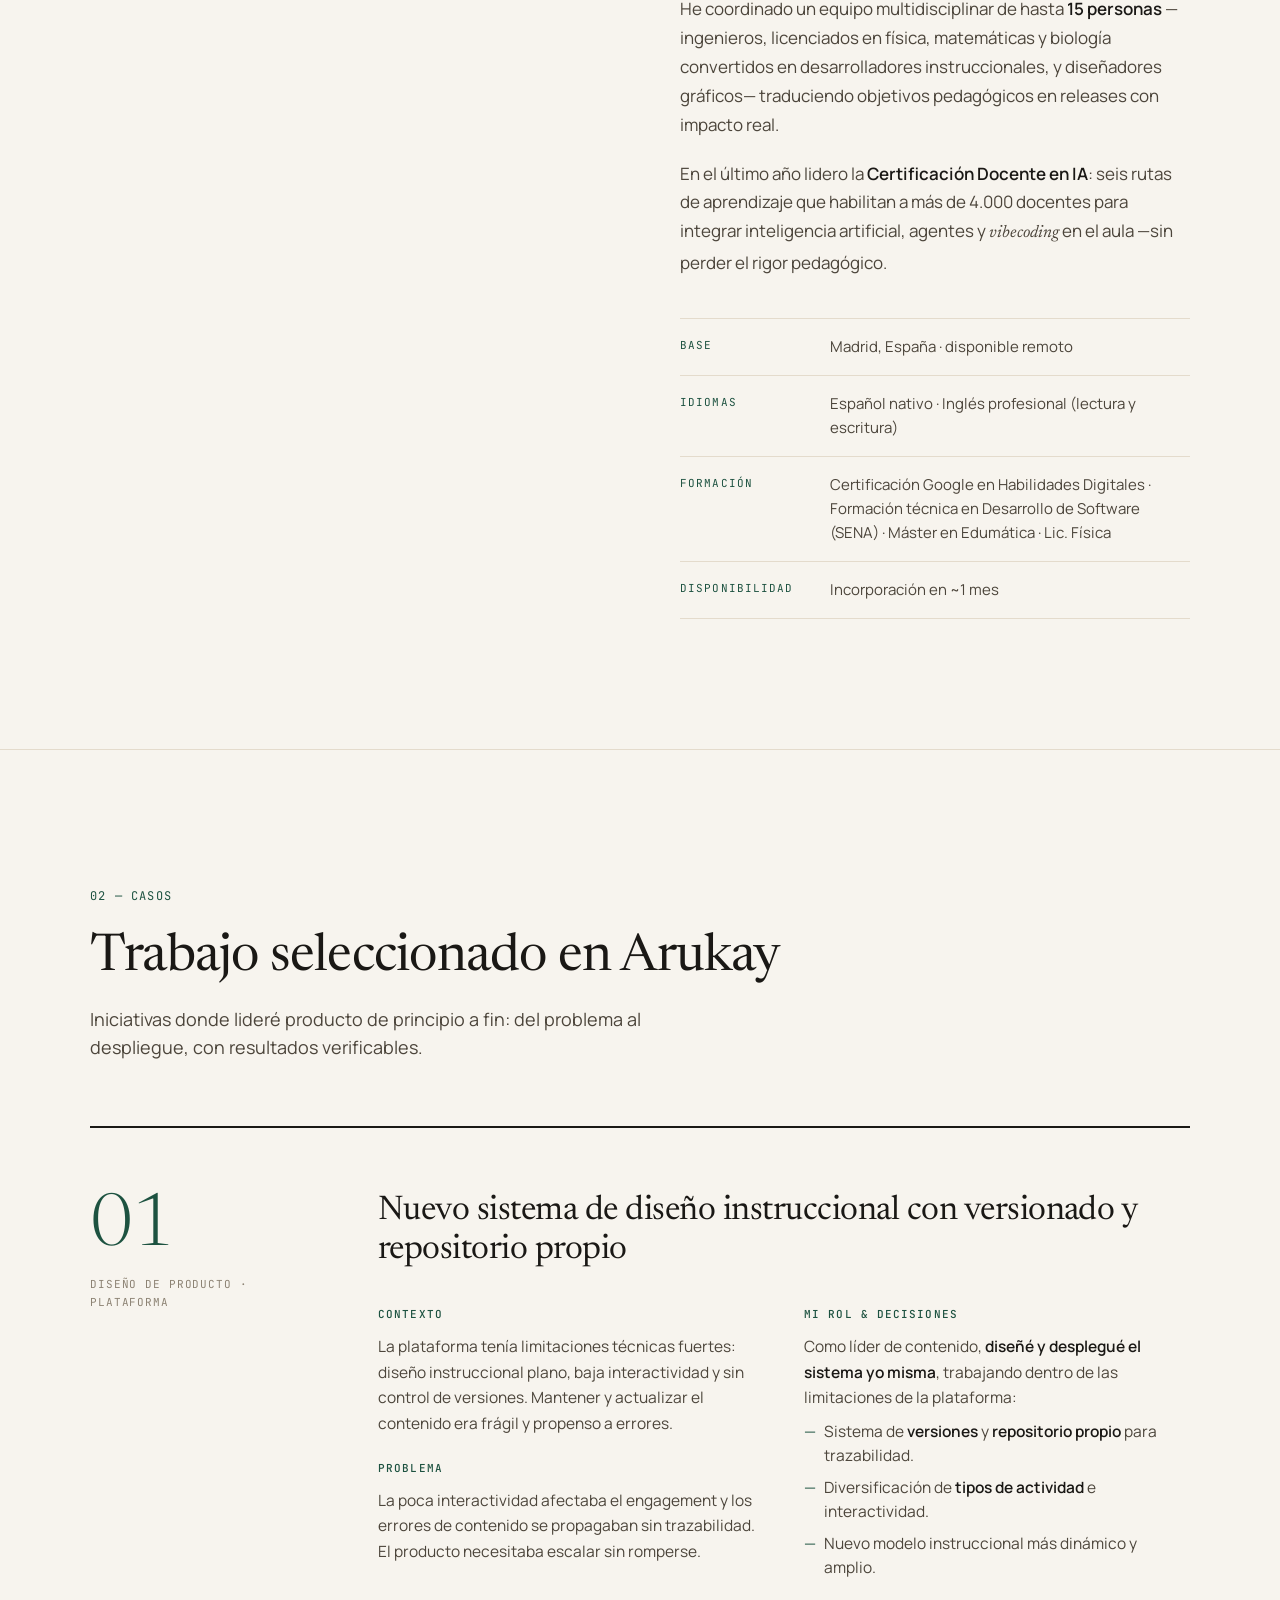
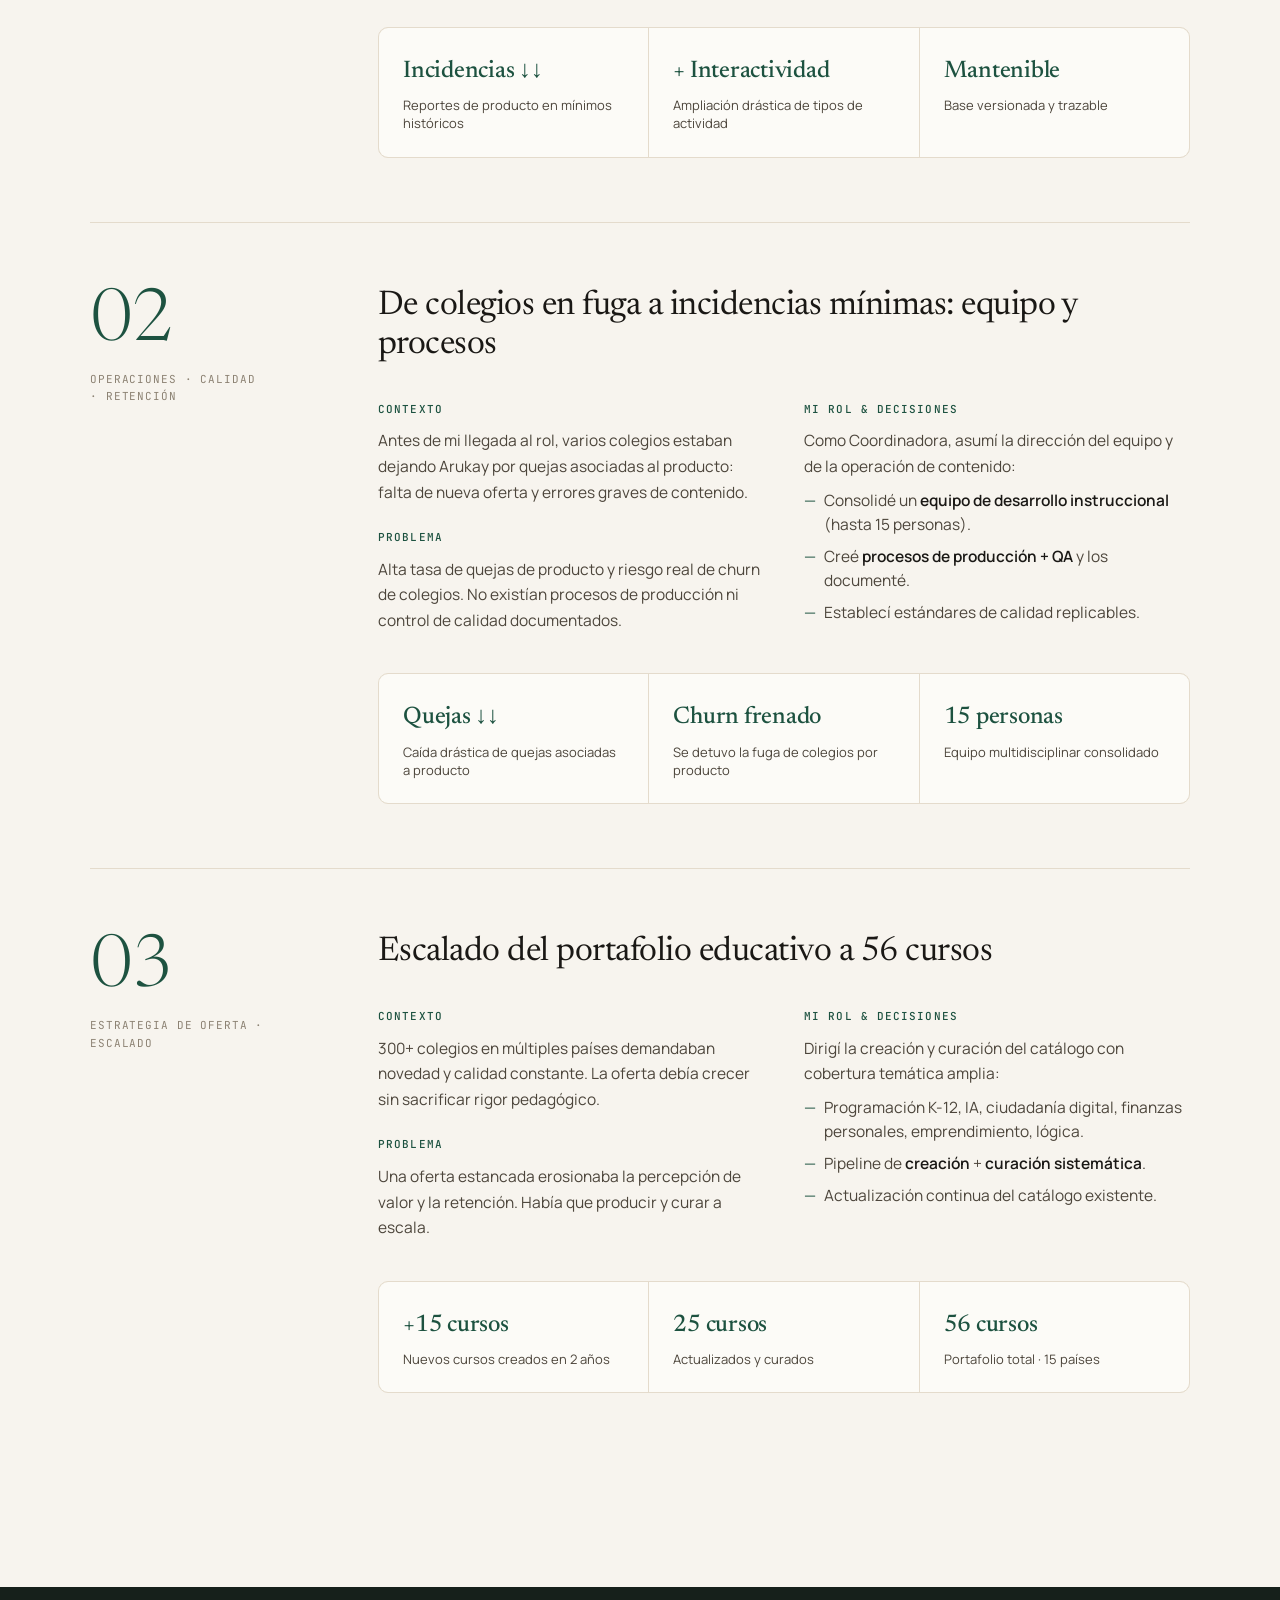
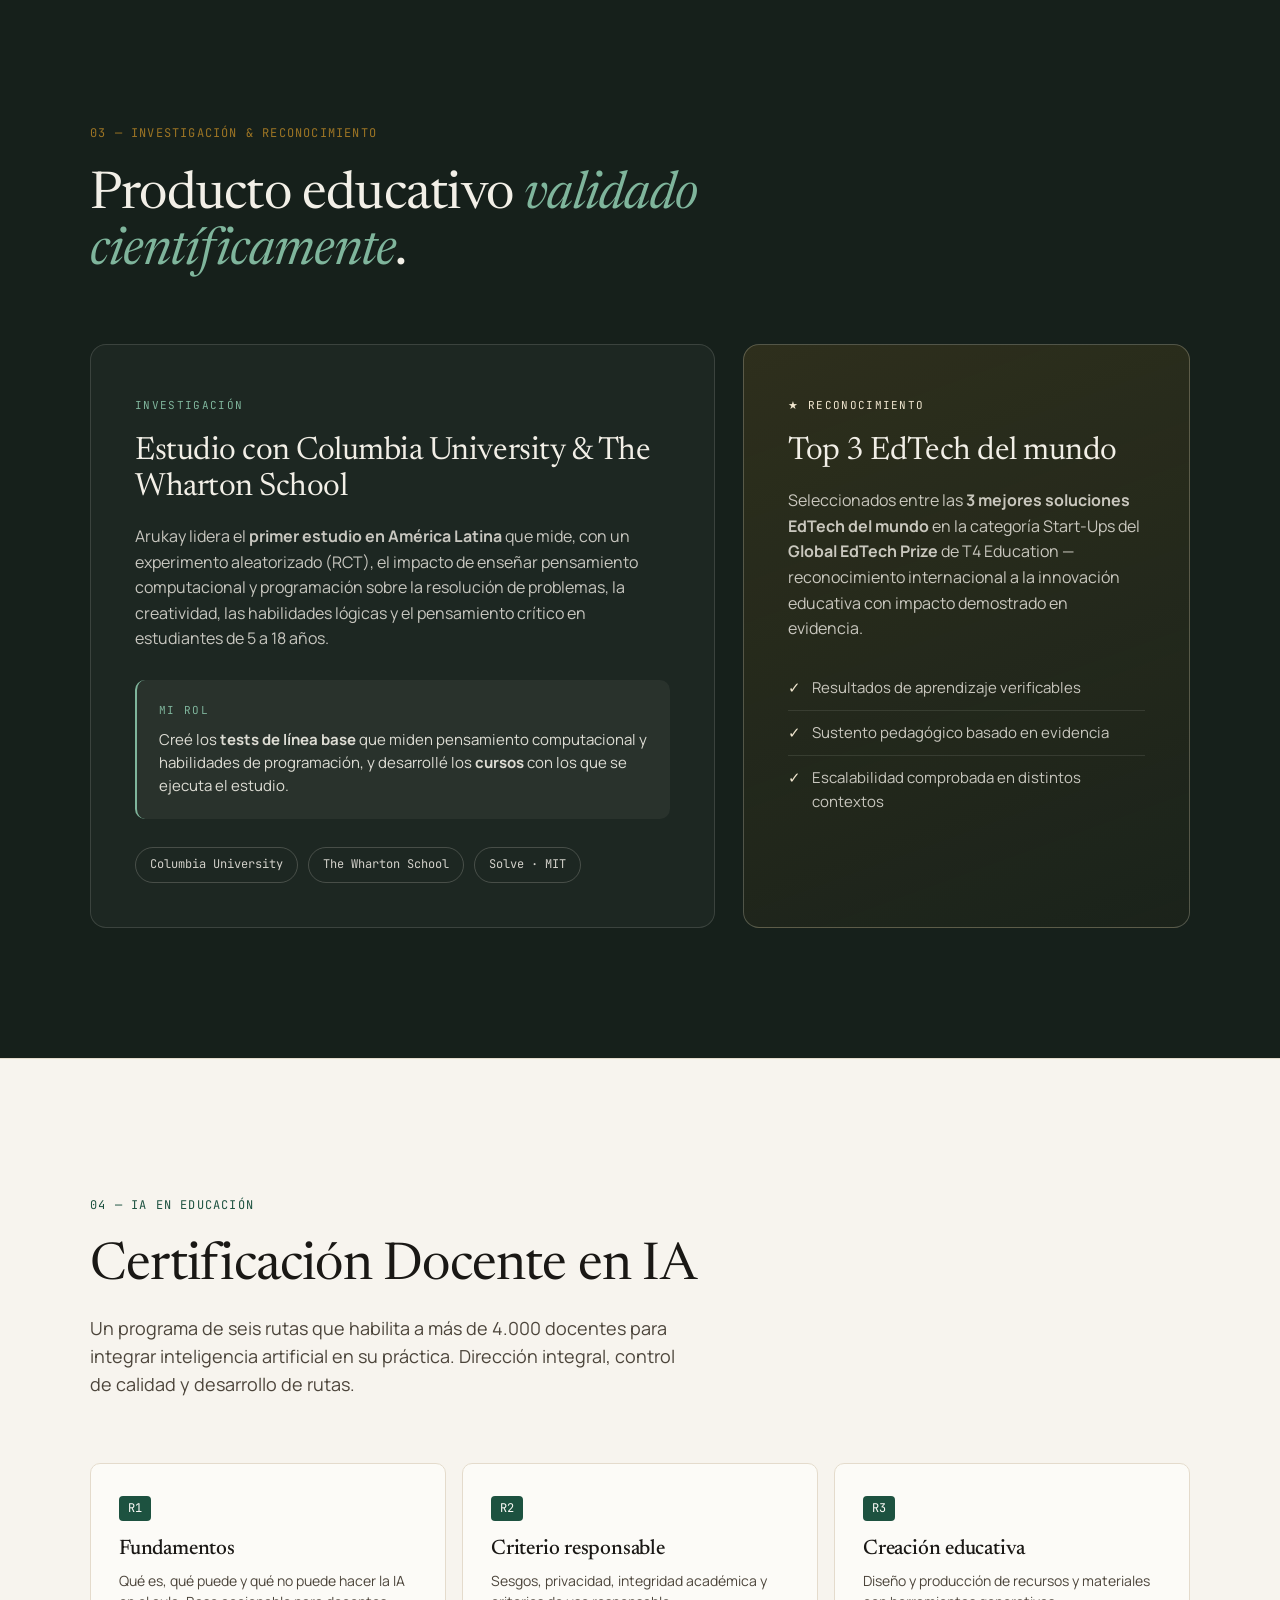
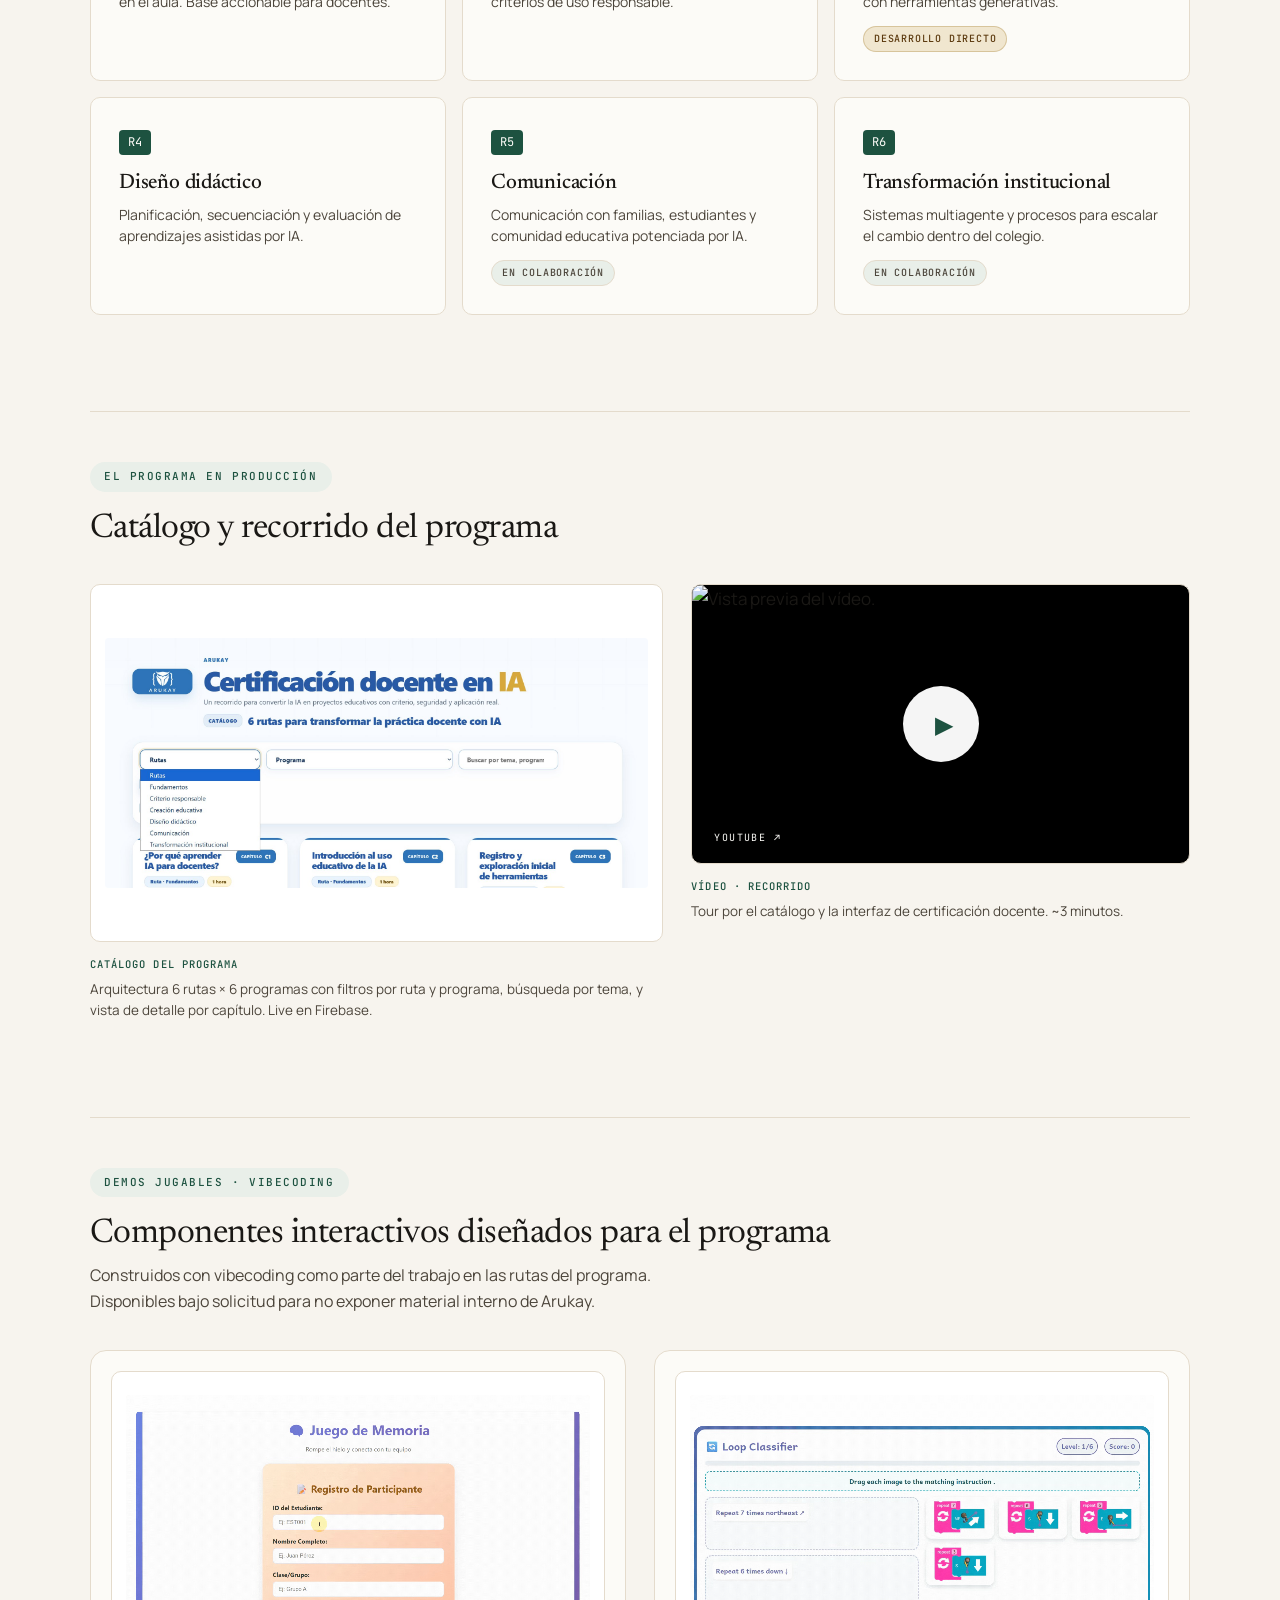
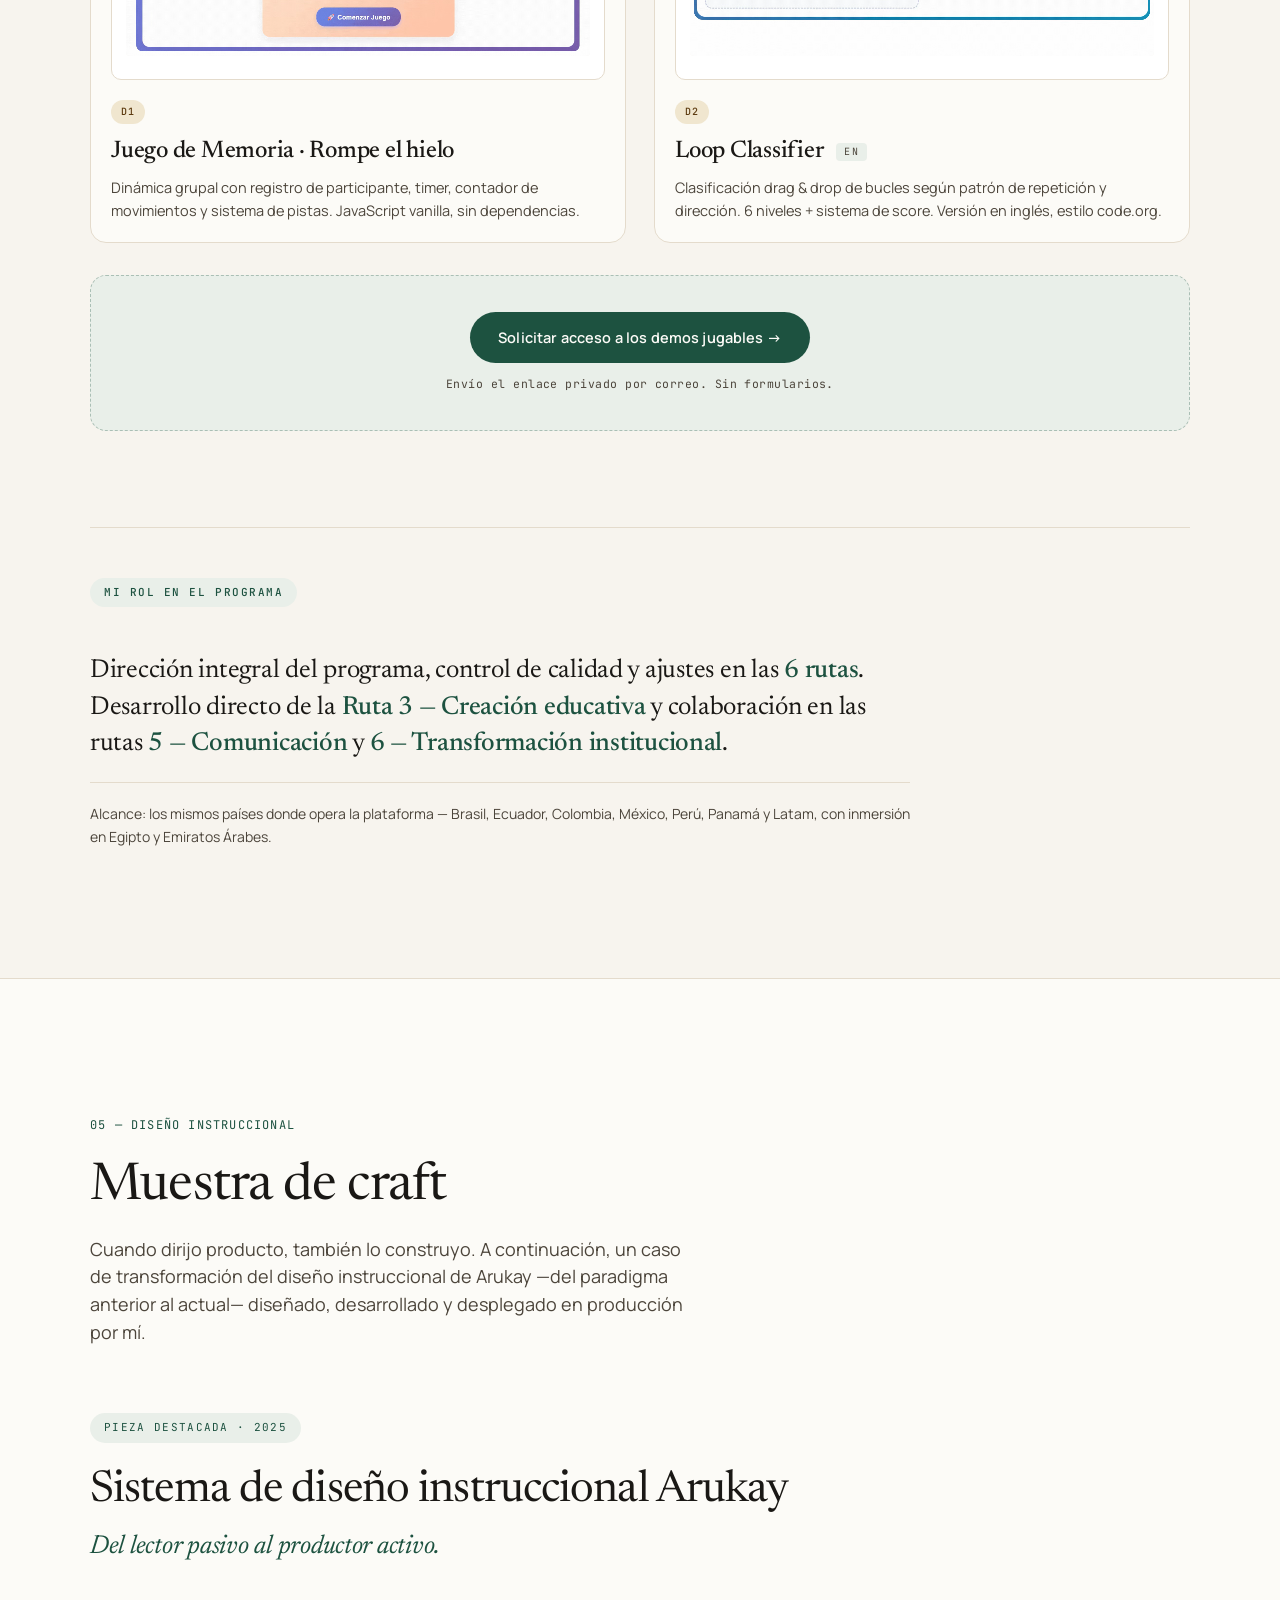
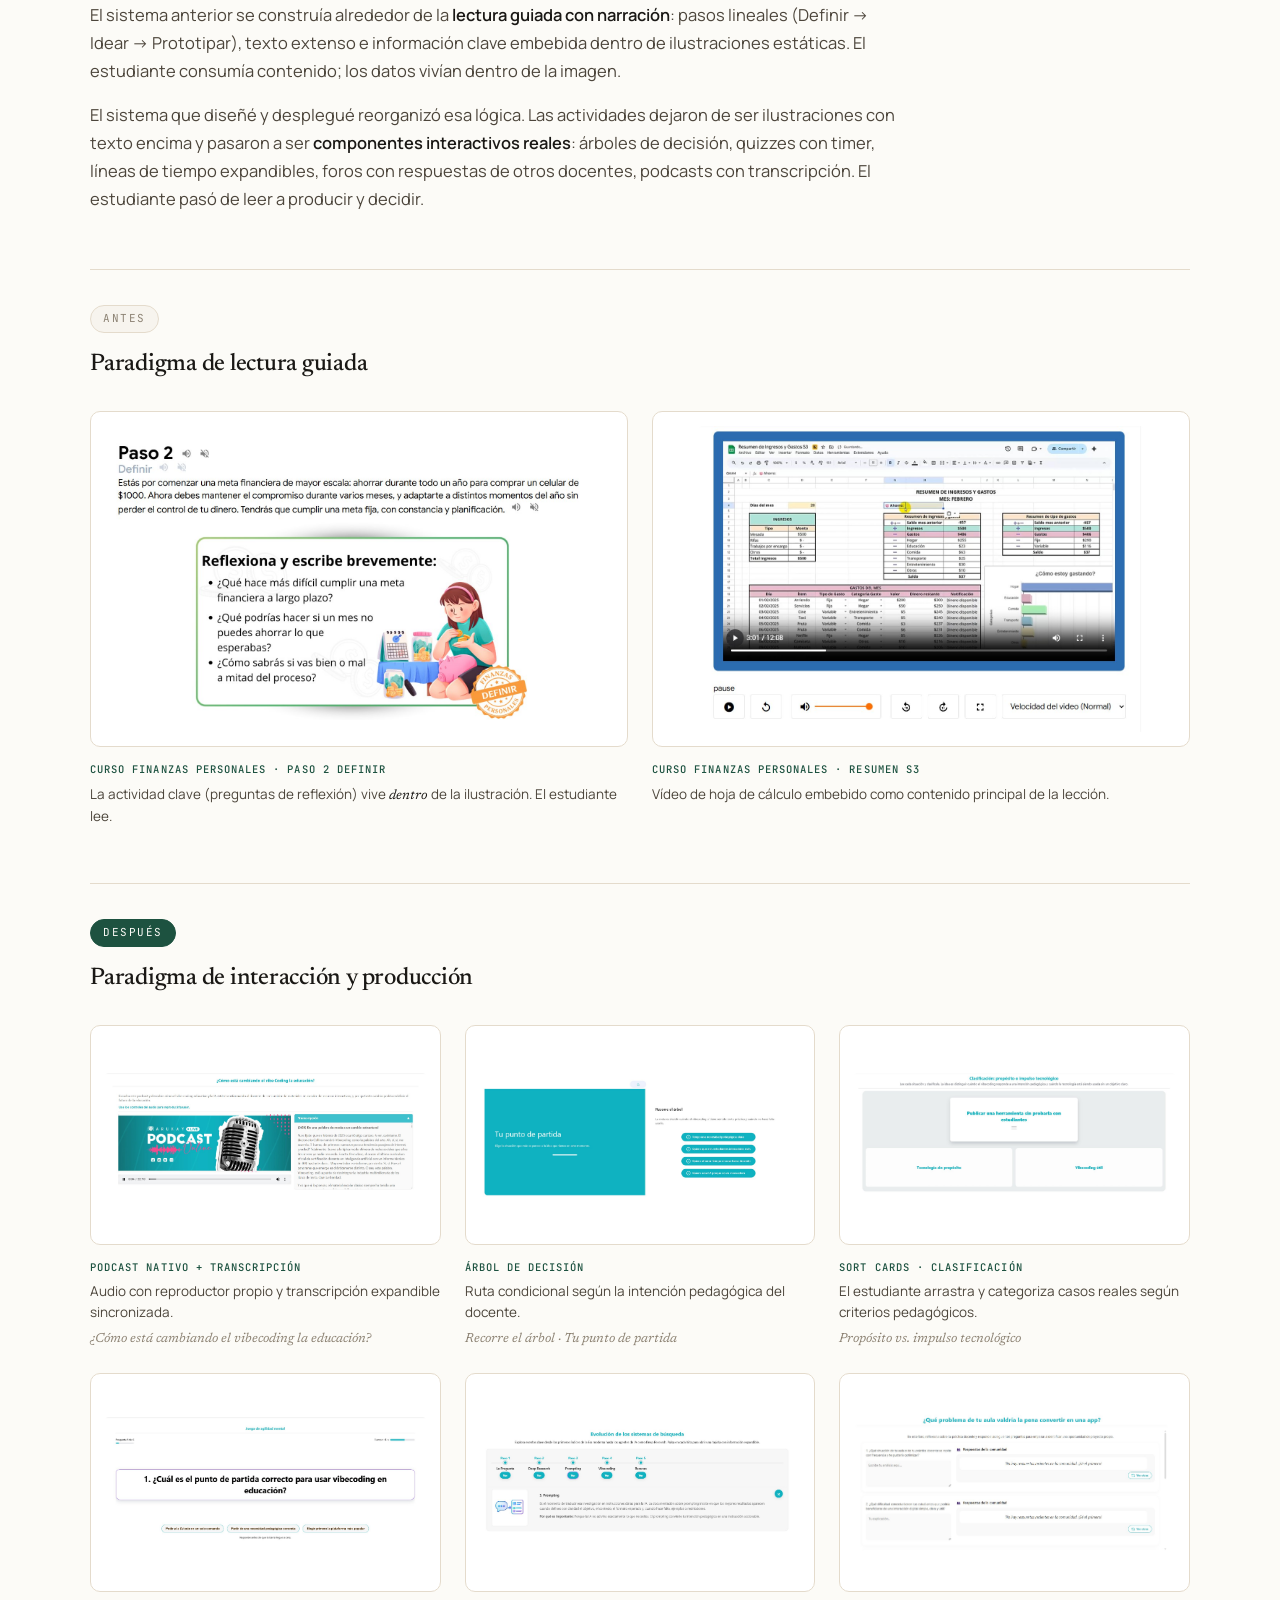
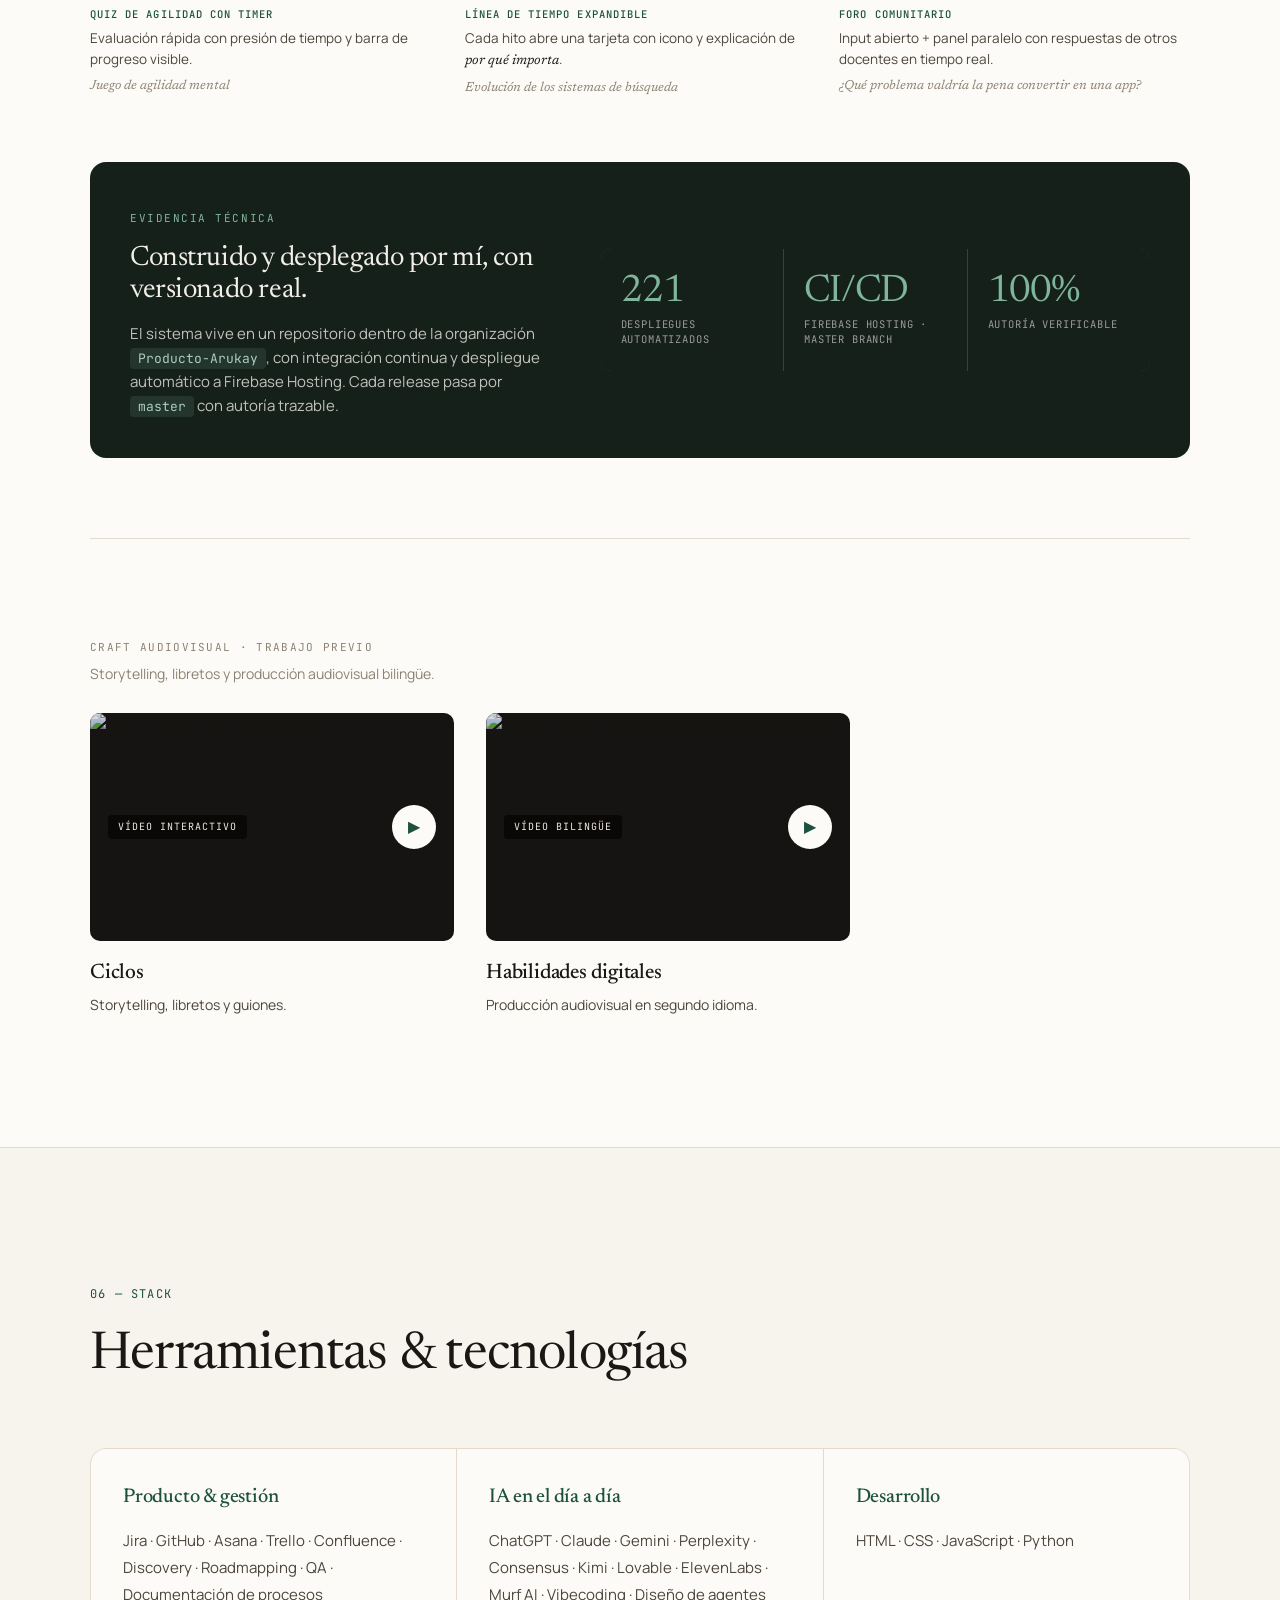
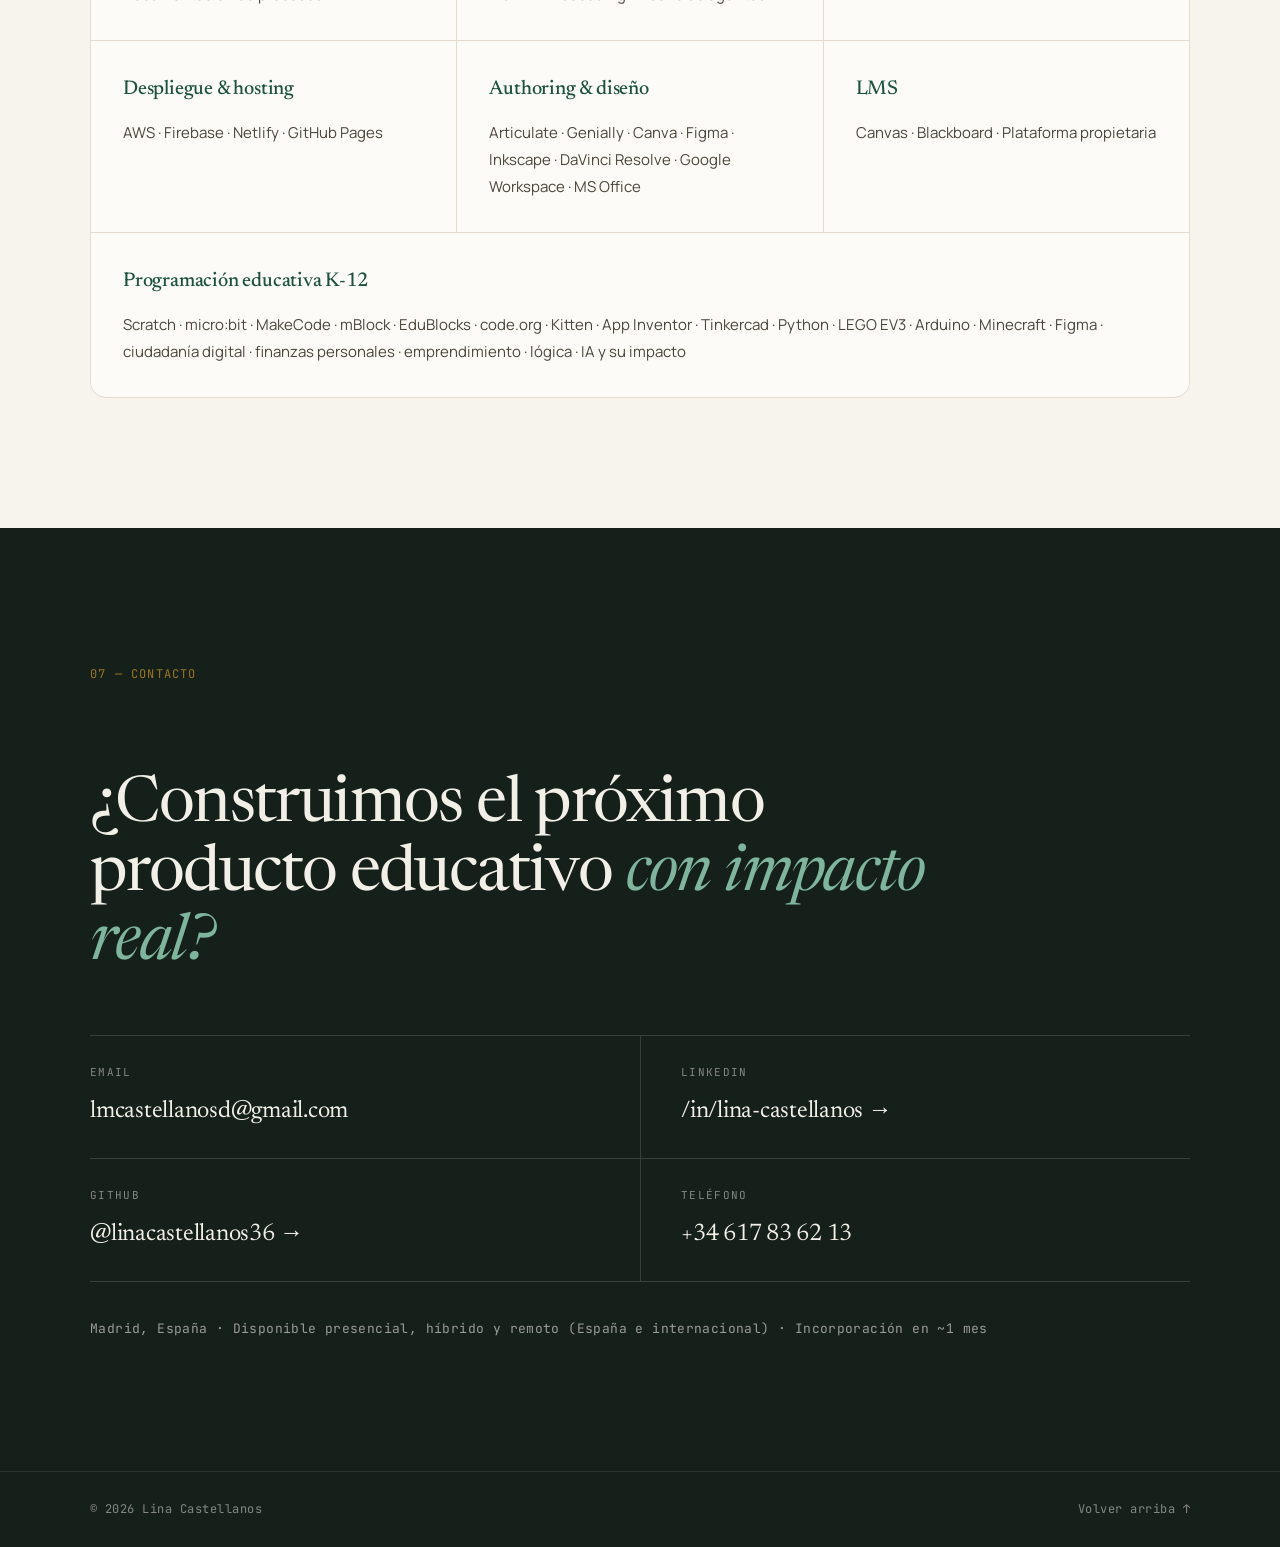
==== commit 72881dd7: "adición elementos" ====
--- a/index.html
+++ b/index.html
@@ -57,7 +57,7 @@
         </h1>
         <p class="hero__lede">
           Lidero el diseño instruccional, los procesos de producción y la
-          estrategia de oferta de una plataforma EdTech presente en
+          estrategia de creación de una plataforma EdTech presente en
           <strong>15 países</strong>. Convierto necesidades pedagógicas en
           producto con impacto medible.
         </p>
@@ -152,7 +152,7 @@
             </div>
             <div class="fact">
               <span class="fact__k">Formación</span>
-              <span class="fact__v">Certificación Google en Habilidades Digitales · Formación técnica en Desarrollo de Software (SENA)</span>
+              <span class="fact__v">Certificación Google en Habilidades Digitales · Formación técnica en Desarrollo de Software (SENA) · Máster en Edumática · Lic. Física</span>
             </div>
             <div class="fact">
               <span class="fact__k">Disponibilidad</span>
